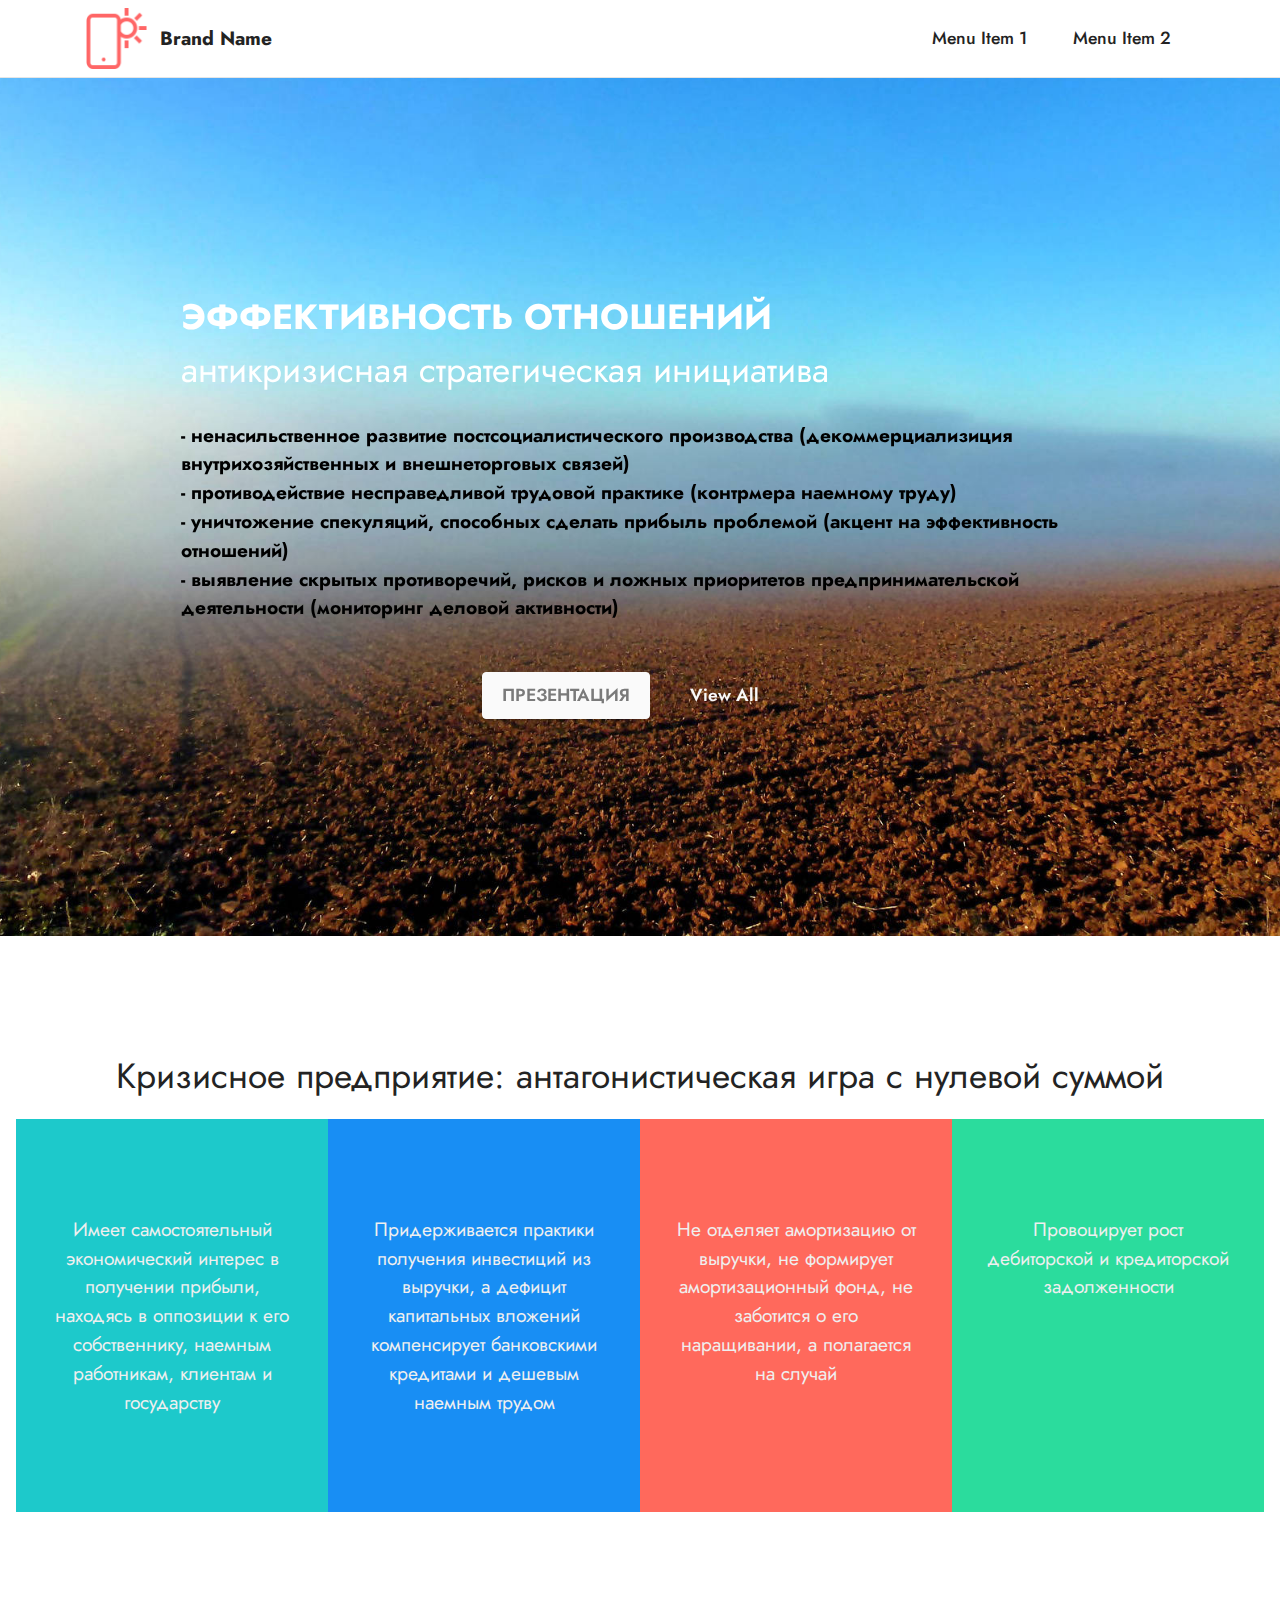
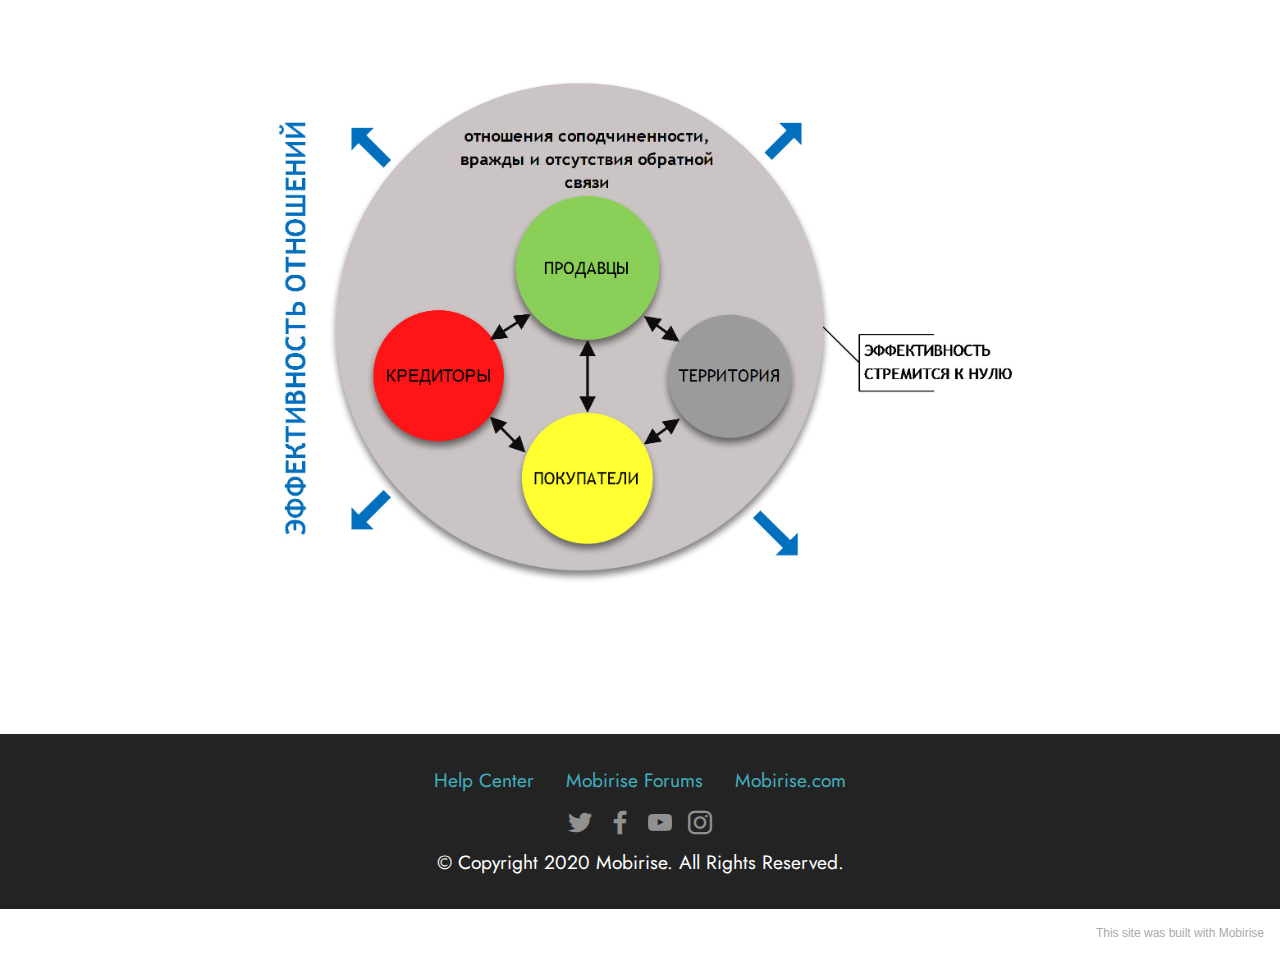
==== index.html @ aea015f8 "create github pages" ====
<!DOCTYPE html>
<html  >
<head>
  <!-- Site made with Mobirise Website Builder v5.2.5, https://mobirise.com -->
  <meta charset="UTF-8">
  <meta http-equiv="X-UA-Compatible" content="IE=edge">
  <meta name="generator" content="Mobirise v5.2.5, mobirise.com">
  <meta name="viewport" content="width=device-width, initial-scale=1, minimum-scale=1">
  <link rel="shortcut icon" href="assets/images/logo.png" type="image/x-icon">
  <meta name="description" content="">
  
  
  <title>Home</title>
  <link rel="stylesheet" href="assets/web/assets/mobirise-icons/mobirise-icons.css">
  <link rel="stylesheet" href="assets/tether/tether.min.css">
  <link rel="stylesheet" href="assets/bootstrap/css/bootstrap.min.css">
  <link rel="stylesheet" href="assets/bootstrap/css/bootstrap-grid.min.css">
  <link rel="stylesheet" href="assets/bootstrap/css/bootstrap-reboot.min.css">
  <link rel="stylesheet" href="assets/dropdown/css/style.css">
  <link rel="stylesheet" href="assets/socicon/css/styles.css">
  <link rel="stylesheet" href="assets/theme/css/style.css">
  <link rel="preload" as="style" href="assets/mobirise/css/mbr-additional.css"><link rel="stylesheet" href="assets/mobirise/css/mbr-additional.css" type="text/css">
  
  
  
  

</head>
<body>
  
  <section class="menu cid-s48OLK6784" once="menu" id="menu1-h">
    
    <nav class="navbar navbar-dropdown navbar-fixed-top navbar-expand-lg">
        <div class="container">
            <div class="navbar-brand">
                <span class="navbar-logo">
                    <a href="https://mobiri.se">
                        <img src="assets/images/logo.png" alt="Mobirise" style="height: 3.8rem;">
                    </a>
                </span>
                <span class="navbar-caption-wrap"><a class="navbar-caption text-black display-7" href="https://mobiri.se">Brand Name</a></span>
            </div>
            <button class="navbar-toggler" type="button" data-toggle="collapse" data-target="#navbarSupportedContent" aria-controls="navbarNavAltMarkup" aria-expanded="false" aria-label="Toggle navigation">
                <div class="hamburger">
                    <span></span>
                    <span></span>
                    <span></span>
                    <span></span>
                </div>
            </button>
            <div class="collapse navbar-collapse" id="navbarSupportedContent">
                <ul class="navbar-nav nav-dropdown nav-right" data-app-modern-menu="true"><li class="nav-item"><a class="nav-link link text-black display-4" href="https://mobirise.com">Menu Item 1</a></li>
                    <li class="nav-item"><a class="nav-link link text-black display-4" href="https://mobirise.com">
                            Menu Item 2</a></li></ul>
                
                
            </div>
        </div>
    </nav>

</section>

<section class="header6 businessm4_header6 cid-sr3KLk1nVL mbr-fullscreen mbr-parallax-background" id="header6-k">

	

	

	<div class="container align-left">
		<div class="row justify-content-center">
			<div class="media-container-column mbr-white col-md-10">
				<h1 class="mbr-section-title align-center pb-3 mbr-fonts-style display-5"><strong>ЭФФЕКТИВНОСТЬ ОТНОШЕНИЙ
</strong><div>антикризисная стратегическая инициатива&nbsp;</div></h1>
				<h3 class="mbr-section-subtitle align-center mbr-light pb-3 mbr-fonts-style display-7"><strong>- ненасильственное развитие постсоциалистического производства (декоммерциализиция внутрихозяйственных и внешнеторговых связей)
</strong><div><strong>- противодействие несправедливой трудовой практике (контрмера наемному труду)
</strong></div><div><strong>- уничтожение спекуляций, способных сделать прибыль проблемой (акцент на эффективность отношений)&nbsp;</strong><br></div><div><strong>- выявление скрытых противоречий, рисков и ложных приоритетов предпринимательской деятельности (мониторинг деловой активности)</strong></div></h3>
				<div class="mbr-section-btn align-center pt-3"><a class="btn btn-md btn-white display-4" href="https://mobiri.se">ПРЕЗЕНТАЦИЯ</a>
					<a class="btn btn-md btn-white-outline display-4" href="https://mobiri.se">View All</a></div>
			</div>
		</div>
	</div>
	
</section>

<section class="features8 businessm4_features8 cid-sr3LKY9KCM" id="features8-n">

	

	

	<div class="container-fluid">
		<h2 class="mbr-fonts-style mbr-section-title align-center pb-3 display-5">Кризисное предприятие: антагонистическая игра с нулевой суммой<br></h2>
		

		<div class="row justify-content-center">
			<div class="col-md-6 row-item card1 col-lg-3">
				<div class="card-img pb-3 align-center mbr-white">
					
				</div>
				
				<p class="mbr-text mbr-fonts-style align-center mbr-white display-7">Имеет самостоятельный экономический интерес в получении прибыли, находясь в оппозиции к его собственнику, наемным работникам, клиентам и государству</p>
				
			</div>

			<div class="col-md-6 row-item card2 col-lg-3">
				<div class="card-img pb-3 align-left mbr-white">
					
				</div>
				
				<p class="mbr-text mbr-fonts-style align-center mbr-white display-7">Придерживается практики получения инвестиций из выручки, а дефицит капитальных вложений компенсирует банковскими кредитами и дешевым наемным трудом</p>
				
			</div>

			<div class="col-md-6 row-item card3 col-lg-3">
				<div class="card-img pb-3 align-left mbr-white">
					
				</div>
				
				<p class="mbr-text mbr-fonts-style align-center mbr-white display-7">Не отделяет амортизацию от выручки, не формирует амортизационный фонд, не заботится о его наращивании, а полагается на случай</p>
				
			</div>

			<div class="col-md-6 row-item card4 col-lg-3">
				<div class="card-img pb-3 align-left mbr-white">
					
				</div>
				
				<p class="mbr-text mbr-fonts-style align-center mbr-white display-7">Провоцирует рост дебиторской и кредиторской задолженности</p>
				
			</div>
		</div>
	</div>
</section>

<section class="image1 cid-sr3N1NIQEf" id="image01-o">
    

    

    <div class="container">
        <div class="row justify-content-center">
            <div class="col-12 col-lg-9">
                <div class="image-wrapper">
                    <img src="assets/images/01-2005x1549.jpg" alt="Mobirise">
                    
                </div>
            </div>
        </div>
    </div>
</section>

<section class="footer3 cid-s48P1Icc8J" once="footers" id="footer3-i">

    

    

    <div class="container">
        <div class="media-container-row align-center mbr-white">
            <div class="row row-links">
                <ul class="foot-menu">
                    
                    
                    
                    
                    
                <li class="foot-menu-item mbr-fonts-style display-7"><a href="https://mobirise.com/help/" class="text-success">Help Center</a></li><li class="foot-menu-item mbr-fonts-style display-7"><a href="http://forums.mobirise.com/" class="text-success">Mobirise Forums</a></li><li class="foot-menu-item mbr-fonts-style display-7"><a href="https://mobirise.com/" class="text-success">Mobirise.com</a></li></ul>
            </div>
            <div class="row social-row">
                <div class="social-list align-right pb-2">
                    
                    
                    
                    
                    
                    
                <div class="soc-item">
                        <a href="https://twitter.com/mobirise" target="_blank">
                            <span class="socicon-twitter socicon mbr-iconfont mbr-iconfont-social"></span>
                        </a>
                    </div><div class="soc-item">
                        <a href="https://www.facebook.com/pages/Mobirise/1616226671953247" target="_blank">
                            <span class="socicon-facebook socicon mbr-iconfont mbr-iconfont-social"></span>
                        </a>
                    </div><div class="soc-item">
                        <a href="https://www.youtube.com/c/mobirise" target="_blank">
                            <span class="socicon-youtube socicon mbr-iconfont mbr-iconfont-social"></span>
                        </a>
                    </div><div class="soc-item">
                        <a href="https://instagram.com/mobirise" target="_blank">
                            <span class="mbr-iconfont mbr-iconfont-social socicon-instagram socicon"></span>
                        </a>
                    </div></div>
            </div>
            <div class="row row-copirayt">
                <p class="mbr-text mb-0 mbr-fonts-style mbr-white align-center display-7">
                    © Copyright 2020 Mobirise. All Rights Reserved.
                </p>
            </div>
        </div>
    </div>
</section><section style="background-color: #fff; font-family: -apple-system, BlinkMacSystemFont, 'Segoe UI', 'Roboto', 'Helvetica Neue', Arial, sans-serif; color:#aaa; font-size:12px; padding: 0; align-items: center; display: flex;"><a href="https://mobirise.site/y" style="flex: 1 1; height: 3rem; padding-left: 1rem;"></a><p style="flex: 0 0 auto; margin:0; padding-right:1rem;">This <a href="https://mobirise.site/e" style="color:#aaa;">site</a> was built with Mobirise</p></section><script src="assets/web/assets/jquery/jquery.min.js"></script>  <script src="assets/popper/popper.min.js"></script>  <script src="assets/tether/tether.min.js"></script>  <script src="assets/bootstrap/js/bootstrap.min.js"></script>  <script src="assets/smoothscroll/smooth-scroll.js"></script>  <script src="assets/parallax/jarallax.min.js"></script>  <script src="assets/dropdown/js/nav-dropdown.js"></script>  <script src="assets/dropdown/js/navbar-dropdown.js"></script>  <script src="assets/touchswipe/jquery.touch-swipe.min.js"></script>  <script src="assets/theme/js/script.js"></script>  
  
  

</body>
</html>
---- assets/web/assets/mobirise-icons/mobirise-icons.css ----
@font-face {
  font-family: 'MobiriseIcons';
  src:  url('mobirise-icons.eot?spat4u');
  src:  url('mobirise-icons.eot?spat4u#iefix') format('embedded-opentype'),
    url('mobirise-icons.ttf?spat4u') format('truetype'),
    url('mobirise-icons.woff?spat4u') format('woff'),
    url('mobirise-icons.svg?spat4u#MobiriseIcons') format('svg');
  font-weight: normal;
  font-style: normal;
  font-display: swap;
}

[class^="mbri-"], [class*=" mbri-"] {
  /* use !important to prevent issues with browser extensions that change fonts */
  font-family: MobiriseIcons !important;
  speak: none;
  font-style: normal;
  font-weight: normal;
  font-variant: normal;
  text-transform: none;
  line-height: 1;

  /* Better Font Rendering =========== */
  -webkit-font-smoothing: antialiased;
  -moz-osx-font-smoothing: grayscale;
}

.mbri-add-submenu:before {
  content: "\e900";
}
.mbri-alert:before {
  content: "\e901";
}
.mbri-align-center:before {
  content: "\e902";
}
.mbri-align-justify:before {
  content: "\e903";
}
.mbri-align-left:before {
  content: "\e904";
}
.mbri-align-right:before {
  content: "\e905";
}
.mbri-android:before {
  content: "\e906";
}
.mbri-apple:before {
  content: "\e907";
}
.mbri-arrow-down:before {
  content: "\e908";
}
.mbri-arrow-next:before {
  content: "\e909";
}
.mbri-arrow-prev:before {
  content: "\e90a";
}
.mbri-arrow-up:before {
  content: "\e90b";
}
.mbri-bold:before {
  content: "\e90c";
}
.mbri-bookmark:before {
  content: "\e90d";
}
.mbri-bootstrap:before {
  content: "\e90e";
}
.mbri-briefcase:before {
  content: "\e90f";
}
.mbri-browse:before {
  content: "\e910";
}
.mbri-bulleted-list:before {
  content: "\e911";
}
.mbri-calendar:before {
  content: "\e912";
}
.mbri-camera:before {
  content: "\e913";
}
.mbri-cart-add:before {
  content: "\e914";
}
.mbri-cart-full:before {
  content: "\e915";
}
.mbri-cash:before {
  content: "\e916";
}
.mbri-change-style:before {
  content: "\e917";
}
.mbri-chat:before {
  content: "\e918";
}
.mbri-clock:before {
  content: "\e919";
}
.mbri-close:before {
  content: "\e91a";
}
.mbri-cloud:before {
  content: "\e91b";
}
.mbri-code:before {
  content: "\e91c";
}
.mbri-contact-form:before {
  content: "\e91d";
}
.mbri-credit-card:before {
  content: "\e91e";
}
.mbri-cursor-click:before {
  content: "\e91f";
}
.mbri-cust-feedback:before {
  content: "\e920";
}
.mbri-database:before {
  content: "\e921";
}
.mbri-delivery:before {
  content: "\e922";
}
.mbri-desktop:before {
  content: "\e923";
}
.mbri-devices:before {
  content: "\e924";
}
.mbri-down:before {
  content: "\e925";
}
.mbri-download:before {
  content: "\e989";
}
.mbri-drag-n-drop:before {
  content: "\e927";
}
.mbri-drag-n-drop2:before {
  content: "\e928";
}
.mbri-edit:before {
  content: "\e929";
}
.mbri-edit2:before {
  content: "\e92a";
}
.mbri-error:before {
  content: "\e92b";
}
.mbri-extension:before {
  content: "\e92c";
}
.mbri-features:before {
  content: "\e92d";
}
.mbri-file:before {
  content: "\e92e";
}
.mbri-flag:before {
  content: "\e92f";
}
.mbri-folder:before {
  content: "\e930";
}
.mbri-gift:before {
  content: "\e931";
}
.mbri-github:before {
  content: "\e932";
}
.mbri-globe:before {
  content: "\e933";
}
.mbri-globe-2:before {
  content: "\e934";
}
.mbri-growing-chart:before {
  content: "\e935";
}
.mbri-hearth:before {
  content: "\e936";
}
.mbri-help:before {
  content: "\e937";
}
.mbri-home:before {
  content: "\e938";
}
.mbri-hot-cup:before {
  content: "\e939";
}
.mbri-idea:before {
  content: "\e93a";
}
.mbri-image-gallery:before {
  content: "\e93b";
}
.mbri-image-slider:before {
  content: "\e93c";
}
.mbri-info:before {
  content: "\e93d";
}
.mbri-italic:before {
  content: "\e93e";
}
.mbri-key:before {
  content: "\e93f";
}
.mbri-laptop:before {
  content: "\e940";
}
.mbri-layers:before {
  content: "\e941";
}
.mbri-left-right:before {
  content: "\e942";
}
.mbri-left:before {
  content: "\e943";
}
.mbri-letter:before {
  content: "\e944";
}
.mbri-like:before {
  content: "\e945";
}
.mbri-link:before {
  content: "\e946";
}
.mbri-lock:before {
  content: "\e947";
}
.mbri-login:before {
  content: "\e948";
}
.mbri-logout:before {
  content: "\e949";
}
.mbri-magic-stick:before {
  content: "\e94a";
}
.mbri-map-pin:before {
  content: "\e94b";
}
.mbri-menu:before {
  content: "\e94c";
}
.mbri-mobile:before {
  content: "\e94d";
}
.mbri-mobile2:before {
  content: "\e94e";
}
.mbri-mobirise:before {
  content: "\e94f";
}
.mbri-more-horizontal:before {
  content: "\e950";
}
.mbri-more-vertical:before {
  content: "\e951";
}
.mbri-music:before {
  content: "\e952";
}
.mbri-new-file:before {
  content: "\e953";
}
.mbri-numbered-list:before {
  content: "\e954";
}
.mbri-opened-folder:before {
  content: "\e955";
}
.mbri-pages:before {
  content: "\e956";
}
.mbri-paper-plane:before {
  content: "\e957";
}
.mbri-paperclip:before {
  content: "\e958";
}
.mbri-photo:before {
  content: "\e959";
}
.mbri-photos:before {
  content: "\e95a";
}
.mbri-pin:before {
  content: "\e95b";
}
.mbri-play:before {
  content: "\e95c";
}
.mbri-plus:before {
  content: "\e95d";
}
.mbri-preview:before {
  content: "\e95e";
}
.mbri-print:before {
  content: "\e95f";
}
.mbri-protect:before {
  content: "\e960";
}
.mbri-question:before {
  content: "\e961";
}
.mbri-quote-left:before {
  content: "\e962";
}
.mbri-quote-right:before {
  content: "\e963";
}
.mbri-refresh:before {
  content: "\e964";
}
.mbri-responsive:before {
  content: "\e965";
}
.mbri-right:before {
  content: "\e966";
}
.mbri-rocket:before {
  content: "\e967";
}
.mbri-sad-face:before {
  content: "\e968";
}
.mbri-sale:before {
  content: "\e969";
}
.mbri-save:before {
  content: "\e96a";
}
.mbri-search:before {
  content: "\e96b";
}
.mbri-setting:before {
  content: "\e96c";
}
.mbri-setting2:before {
  content: "\e96d";
}
.mbri-setting3:before {
  content: "\e96e";
}
.mbri-share:before {
  content: "\e96f";
}
.mbri-shopping-bag:before {
  content: "\e970";
}
.mbri-shopping-basket:before {
  content: "\e971";
}
.mbri-shopping-cart:before {
  content: "\e972";
}
.mbri-sites:before {
  content: "\e973";
}
.mbri-smile-face:before {
  content: "\e974";
}
.mbri-speed:before {
  content: "\e975";
}
.mbri-star:before {
  content: "\e976";
}
.mbri-success:before {
  content: "\e977";
}
.mbri-sun:before {
  content: "\e978";
}
.mbri-sun2:before {
  content: "\e979";
}
.mbri-tablet:before {
  content: "\e97a";
}
.mbri-tablet-vertical:before {
  content: "\e97b";
}
.mbri-target:before {
  content: "\e97c";
}
.mbri-timer:before {
  content: "\e97d";
}
.mbri-to-ftp:before {
  content: "\e97e";
}
.mbri-to-local-drive:before {
  content: "\e97f";
}
.mbri-touch-swipe:before {
  content: "\e980";
}
.mbri-touch:before {
  content: "\e981";
}
.mbri-trash:before {
  content: "\e982";
}
.mbri-underline:before {
  content: "\e983";
}
.mbri-unlink:before {
  content: "\e984";
}
.mbri-unlock:before {
  content: "\e985";
}
.mbri-up-down:before {
  content: "\e986";
}
.mbri-up:before {
  content: "\e987";
}
.mbri-update:before {
  content: "\e988";
}
.mbri-upload:before {
 content: "\e926"; 
}
.mbri-user:before {
  content: "\e98a";
}
.mbri-user2:before {
  content: "\e98b";
}
.mbri-users:before {
  content: "\e98c";
}
.mbri-video:before {
  content: "\e98d";
}
.mbri-video-play:before {
  content: "\e98e";
}
.mbri-watch:before {
  content: "\e98f";
}
.mbri-website-theme:before {
  content: "\e990";
}
.mbri-wifi:before {
  content: "\e991";
}
.mbri-windows:before {
  content: "\e992";
}
.mbri-zoom-out:before {
  content: "\e993";
}
.mbri-redo:before {
  content: "\e994";
}
.mbri-undo:before {
  content: "\e995";
}
---- assets/dropdown/css/style.css ----
.navbar-dropdown {
  left: 0;
  padding: 0;
  position: absolute;
  right: 0;
  top: 0;
  transition: all 0.45s ease;
  z-index: 1030;
  background: #282828; }
  .navbar-dropdown .navbar-logo {
    margin-right: 0.8rem;
    transition: margin 0.3s ease-in-out;
    vertical-align: middle; }
    .navbar-dropdown .navbar-logo img {
      height: 3.125rem;
      transition: all 0.3s ease-in-out; }
    .navbar-dropdown .navbar-logo.mbr-iconfont {
      font-size: 3.125rem;
      line-height: 3.125rem; }
  .navbar-dropdown .navbar-caption {
    font-weight: 700;
    white-space: normal;
    vertical-align: -4px;
    line-height: 3.125rem !important; }
    .navbar-dropdown .navbar-caption, .navbar-dropdown .navbar-caption:hover {
      color: inherit;
      text-decoration: none; }
  .navbar-dropdown .mbr-iconfont + .navbar-caption {
    vertical-align: -1px; }
  .navbar-dropdown.navbar-fixed-top {
    position: fixed; }
  .navbar-dropdown .navbar-brand span {
    vertical-align: -4px; }
  .navbar-dropdown.bg-color.transparent {
    background: none; }
  .navbar-dropdown.navbar-short .navbar-brand {
    padding: 0.625rem 0; }
    .navbar-dropdown.navbar-short .navbar-brand span {
      vertical-align: -1px; }
  .navbar-dropdown.navbar-short .navbar-caption {
    line-height: 2.375rem !important;
    vertical-align: -2px; }
  .navbar-dropdown.navbar-short .navbar-logo {
    margin-right: 0.5rem; }
    .navbar-dropdown.navbar-short .navbar-logo img {
      height: 2.375rem; }
    .navbar-dropdown.navbar-short .navbar-logo.mbr-iconfont {
      font-size: 2.375rem;
      line-height: 2.375rem; }
  .navbar-dropdown.navbar-short .mbr-table-cell {
    height: 3.625rem; }
  .navbar-dropdown .navbar-close {
    left: 0.6875rem;
    position: fixed;
    top: 0.75rem;
    z-index: 1000; }
  .navbar-dropdown .hamburger-icon {
    content: "";
    display: inline-block;
    vertical-align: middle;
    width: 16px;
    -webkit-box-shadow: 0 -6px 0 1px #282828,0 0 0 1px #282828,0 6px 0 1px #282828;
    -moz-box-shadow: 0 -6px 0 1px #282828,0 0 0 1px #282828,0 6px 0 1px #282828;
    box-shadow: 0 -6px 0 1px #282828,0 0 0 1px #282828,0 6px 0 1px #282828; }

.dropdown-menu .dropdown-toggle[data-toggle="dropdown-submenu"]::after {
  border-bottom: 0.35em solid transparent;
  border-left: 0.35em solid;
  border-right: 0;
  border-top: 0.35em solid transparent;
  margin-left: 0.3rem; }

.dropdown-menu .dropdown-item:focus {
  outline: 0; }

.nav-dropdown {
  font-size: 0.75rem;
  font-weight: 500;
  height: auto !important; }
  .nav-dropdown .nav-btn {
    padding-left: 1rem; }
  .nav-dropdown .link {
    margin: .667em 1.667em;
    font-weight: 500;
    padding: 0;
    transition: color .2s ease-in-out; }
    .nav-dropdown .link.dropdown-toggle {
      margin-right: 2.583em; }
      .nav-dropdown .link.dropdown-toggle::after {
        margin-left: .25rem;
        border-top: 0.35em solid;
        border-right: 0.35em solid transparent;
        border-left: 0.35em solid transparent;
        border-bottom: 0; }
      .nav-dropdown .link.dropdown-toggle[aria-expanded="true"] {
        margin: 0;
        padding: 0.667em 3.263em  0.667em 1.667em; }
  .nav-dropdown .link::after,
  .nav-dropdown .dropdown-item::after {
    color: inherit; }
  .nav-dropdown .btn {
    font-size: 0.75rem;
    font-weight: 700;
    letter-spacing: 0;
    margin-bottom: 0;
    padding-left: 1.25rem;
    padding-right: 1.25rem; }
  .nav-dropdown .dropdown-menu {
    border-radius: 0;
    border: 0;
    left: 0;
    margin: 0;
    padding-bottom: 1.25rem;
    padding-top: 1.25rem;
    position: relative; }
  .nav-dropdown .dropdown-submenu {
    margin-left: 0.125rem;
    top: 0; }
  .nav-dropdown .dropdown-item {
    font-weight: 500;
    line-height: 2;
    padding: 0.3846em 4.615em 0.3846em 1.5385em;
    position: relative;
    transition: color .2s ease-in-out, background-color .2s ease-in-out; }
    .nav-dropdown .dropdown-item::after {
      margin-top: -0.3077em;
      position: absolute;
      right: 1.1538em;
      top: 50%; }
    .nav-dropdown .dropdown-item:focus, .nav-dropdown .dropdown-item:hover {
      background: none; }

@media (max-width: 767px) {
  .nav-dropdown.navbar-toggleable-sm {
    bottom: 0;
    display: none;
    left: 0;
    overflow-x: hidden;
    position: fixed;
    top: 0;
    transform: translateX(-100%);
    -ms-transform: translateX(-100%);
    -webkit-transform: translateX(-100%);
    width: 18.75rem;
    z-index: 999; } }
.nav-dropdown.navbar-toggleable-xl {
  bottom: 0;
  display: none;
  left: 0;
  overflow-x: hidden;
  position: fixed;
  top: 0;
  transform: translateX(-100%);
  -ms-transform: translateX(-100%);
  -webkit-transform: translateX(-100%);
  width: 18.75rem;
  z-index: 999; }

.nav-dropdown-sm {
  display: block !important;
  overflow-x: hidden;
  overflow: auto;
  padding-top: 3.875rem; }
  .nav-dropdown-sm::after {
    content: "";
    display: block;
    height: 3rem;
    width: 100%; }
  .nav-dropdown-sm.collapse.in ~ .navbar-close {
    display: block !important; }
  .nav-dropdown-sm.collapsing, .nav-dropdown-sm.collapse.in {
    transform: translateX(0);
    -ms-transform: translateX(0);
    -webkit-transform: translateX(0);
    transition: all 0.25s ease-out;
    -webkit-transition: all 0.25s ease-out;
    background: #282828; }
  .nav-dropdown-sm.collapsing[aria-expanded="false"] {
    transform: translateX(-100%);
    -ms-transform: translateX(-100%);
    -webkit-transform: translateX(-100%); }
  .nav-dropdown-sm .nav-item {
    display: block;
    margin-left: 0 !important;
    padding-left: 0; }
  .nav-dropdown-sm .link,
  .nav-dropdown-sm .dropdown-item {
    border-top: 1px dotted rgba(255, 255, 255, 0.1);
    font-size: 0.8125rem;
    line-height: 1.6;
    margin: 0 !important;
    padding: 0.875rem 2.4rem 0.875rem 1.5625rem !important;
    position: relative;
    white-space: normal; }
    .nav-dropdown-sm .link:focus, .nav-dropdown-sm .link:hover,
    .nav-dropdown-sm .dropdown-item:focus,
    .nav-dropdown-sm .dropdown-item:hover {
      background: rgba(0, 0, 0, 0.2) !important;
      color: #c0a375; }
  .nav-dropdown-sm .nav-btn {
    position: relative;
    padding: 1.5625rem 1.5625rem 0 1.5625rem; }
    .nav-dropdown-sm .nav-btn::before {
      border-top: 1px dotted rgba(255, 255, 255, 0.1);
      content: "";
      left: 0;
      position: absolute;
      top: 0;
      width: 100%; }
    .nav-dropdown-sm .nav-btn + .nav-btn {
      padding-top: 0.625rem; }
      .nav-dropdown-sm .nav-btn + .nav-btn::before {
        display: none; }
  .nav-dropdown-sm .btn {
    padding: 0.625rem 0; }
  .nav-dropdown-sm .dropdown-toggle[data-toggle="dropdown-submenu"]::after {
    margin-left: .25rem;
    border-top: 0.35em solid;
    border-right: 0.35em solid transparent;
    border-left: 0.35em solid transparent;
    border-bottom: 0; }
  .nav-dropdown-sm .dropdown-toggle[data-toggle="dropdown-submenu"][aria-expanded="true"]::after {
    border-top: 0;
    border-right: 0.35em solid transparent;
    border-left: 0.35em solid transparent;
    border-bottom: 0.35em solid; }
  .nav-dropdown-sm .dropdown-menu {
    margin: 0;
    padding: 0;
    position: relative;
    top: 0;
    left: 0;
    width: 100%;
    border: 0;
    float: none;
    border-radius: 0;
    background: none; }
  .nav-dropdown-sm .dropdown-submenu {
    left: 100%;
    margin-left: 0.125rem;
    margin-top: -1.25rem;
    top: 0; }

.navbar-toggleable-sm .nav-dropdown .dropdown-menu {
  position: absolute; }

.navbar-toggleable-sm .nav-dropdown .dropdown-submenu {
  left: 100%;
  margin-left: 0.125rem;
  margin-top: -1.25rem;
  top: 0; }

.navbar-toggleable-sm.opened .nav-dropdown .dropdown-menu {
  position: relative; }

.navbar-toggleable-sm.opened .nav-dropdown .dropdown-submenu {
  left: 0;
  margin-left: 00rem;
  margin-top: 0rem;
  top: 0; }

.is-builder .nav-dropdown.collapsing {
  transition: none !important; }

/*# sourceMappingURL=style.css.map */
---- assets/socicon/css/styles.css ----
@charset "UTF-8";

@font-face {
  font-family: 'Socicon';
  src:  url('../fonts/socicon.eot');
  src:  url('../fonts/socicon.eot?#iefix') format('embedded-opentype'),
    url('../fonts/socicon.woff2') format('woff2'),
    url('../fonts/socicon.ttf') format('truetype'),
    url('../fonts/socicon.woff') format('woff'),
    url('../fonts/socicon.svg#socicon') format('svg');
  font-weight: normal;
  font-style: normal;
}

[data-icon]:before {
  font-family: "socicon" !important;
  content: attr(data-icon);
  font-style: normal !important;
  font-weight: normal !important;
  font-variant: normal !important;
  text-transform: none !important;
  speak: none;
  line-height: 1;
  -webkit-font-smoothing: antialiased;
  -moz-osx-font-smoothing: grayscale;
}

[class^="socicon-"], [class*=" socicon-"] {
  /* use !important to prevent issues with browser extensions that change fonts */
  font-family: 'Socicon' !important;
  speak: none;
  font-style: normal;
  font-weight: normal;
  font-variant: normal;
  text-transform: none;
  line-height: 1;

  /* Better Font Rendering =========== */
  -webkit-font-smoothing: antialiased;
  -moz-osx-font-smoothing: grayscale;
}

.socicon-eitaa:before {
  content: "\e97c";
}
.socicon-soroush:before {
  content: "\e97d";
}
.socicon-bale:before {
  content: "\e97e";
}
.socicon-zazzle:before {
  content: "\e97b";
}
.socicon-society6:before {
  content: "\e97a";
}
.socicon-redbubble:before {
  content: "\e979";
}
.socicon-avvo:before {
  content: "\e978";
}
.socicon-stitcher:before {
  content: "\e977";
}
.socicon-googlehangouts:before {
  content: "\e974";
}
.socicon-dlive:before {
  content: "\e975";
}
.socicon-vsco:before {
  content: "\e976";
}
.socicon-flipboard:before {
  content: "\e973";
}
.socicon-ubuntu:before {
  content: "\e958";
}
.socicon-artstation:before {
  content: "\e959";
}
.socicon-invision:before {
  content: "\e95a";
}
.socicon-torial:before {
  content: "\e95b";
}
.socicon-collectorz:before {
  content: "\e95c";
}
.socicon-seenthis:before {
  content: "\e95d";
}
.socicon-googleplaymusic:before {
  content: "\e95e";
}
.socicon-debian:before {
  content: "\e95f";
}
.socicon-filmfreeway:before {
  content: "\e960";
}
.socicon-gnome:before {
  content: "\e961";
}
.socicon-itchio:before {
  content: "\e962";
}
.socicon-jamendo:before {
  content: "\e963";
}
.socicon-mix:before {
  content: "\e964";
}
.socicon-sharepoint:before {
  content: "\e965";
}
.socicon-tinder:before {
  content: "\e966";
}
.socicon-windguru:before {
  content: "\e967";
}
.socicon-cdbaby:before {
  content: "\e968";
}
.socicon-elementaryos:before {
  content: "\e969";
}
.socicon-stage32:before {
  content: "\e96a";
}
.socicon-tiktok:before {
  content: "\e96b";
}
.socicon-gitter:before {
  content: "\e96c";
}
.socicon-letterboxd:before {
  content: "\e96d";
}
.socicon-threema:before {
  content: "\e96e";
}
.socicon-splice:before {
  content: "\e96f";
}
.socicon-metapop:before {
  content: "\e970";
}
.socicon-naver:before {
  content: "\e971";
}
.socicon-remote:before {
  content: "\e972";
}
.socicon-internet:before {
  content: "\e957";
}
.socicon-moddb:before {
  content: "\e94b";
}
.socicon-indiedb:before {
  content: "\e94c";
}
.socicon-traxsource:before {
  content: "\e94d";
}
.socicon-gamefor:before {
  content: "\e94e";
}
.socicon-pixiv:before {
  content: "\e94f";
}
.socicon-myanimelist:before {
  content: "\e950";
}
.socicon-blackberry:before {
  content: "\e951";
}
.socicon-wickr:before {
  content: "\e952";
}
.socicon-spip:before {
  content: "\e953";
}
.socicon-napster:before {
  content: "\e954";
}
.socicon-beatport:before {
  content: "\e955";
}
.socicon-hackerone:before {
  content: "\e956";
}
.socicon-hackernews:before {
  content: "\e946";
}
.socicon-smashwords:before {
  content: "\e947";
}
.socicon-kobo:before {
  content: "\e948";
}
.socicon-bookbub:before {
  content: "\e949";
}
.socicon-mailru:before {
  content: "\e94a";
}
.socicon-gitlab:before {
  content: "\e945";
}
.socicon-instructables:before {
  content: "\e944";
}
.socicon-portfolio:before {
  content: "\e943";
}
.socicon-codered:before {
  content: "\e940";
}
.socicon-origin:before {
  content: "\e941";
}
.socicon-nextdoor:before {
  content: "\e942";
}
.socicon-udemy:before {
  content: "\e93f";
}
.socicon-livemaster:before {
  content: "\e93e";
}
.socicon-crunchbase:before {
  content: "\e93b";
}
.socicon-homefy:before {
  content: "\e93c";
}
.socicon-calendly:before {
  content: "\e93d";
}
.socicon-realtor:before {
  content: "\e90f";
}
.socicon-tidal:before {
  content: "\e910";
}
.socicon-qobuz:before {
  content: "\e911";
}
.socicon-natgeo:before {
  content: "\e912";
}
.socicon-mastodon:before {
  content: "\e913";
}
.socicon-unsplash:before {
  content: "\e914";
}
.socicon-homeadvisor:before {
  content: "\e915";
}
.socicon-angieslist:before {
  content: "\e916";
}
.socicon-codepen:before {
  content: "\e917";
}
.socicon-slack:before {
  content: "\e918";
}
.socicon-openaigym:before {
  content: "\e919";
}
.socicon-logmein:before {
  content: "\e91a";
}
.socicon-fiverr:before {
  content: "\e91b";
}
.socicon-gotomeeting:before {
  content: "\e91c";
}
.socicon-aliexpress:before {
  content: "\e91d";
}
.socicon-guru:before {
  content: "\e91e";
}
.socicon-appstore:before {
  content: "\e91f";
}
.socicon-homes:before {
  content: "\e920";
}
.socicon-zoom:before {
  content: "\e921";
}
.socicon-alibaba:before {
  content: "\e922";
}
.socicon-craigslist:before {
  content: "\e923";
}
.socicon-wix:before {
  content: "\e924";
}
.socicon-redfin:before {
  content: "\e925";
}
.socicon-googlecalendar:before {
  content: "\e926";
}
.socicon-shopify:before {
  content: "\e927";
}
.socicon-freelancer:before {
  content: "\e928";
}
.socicon-seedrs:before {
  content: "\e929";
}
.socicon-bing:before {
  content: "\e92a";
}
.socicon-doodle:before {
  content: "\e92b";
}
.socicon-bonanza:before {
  content: "\e92c";
}
.socicon-squarespace:before {
  content: "\e92d";
}
.socicon-toptal:before {
  content: "\e92e";
}
.socicon-gust:before {
  content: "\e92f";
}
.socicon-ask:before {
  content: "\e930";
}
.socicon-trulia:before {
  content: "\e931";
}
.socicon-loomly:before {
  content: "\e932";
}
.socicon-ghost:before {
  content: "\e933";
}
.socicon-upwork:before {
  content: "\e934";
}
.socicon-fundable:before {
  content: "\e935";
}
.socicon-booking:before {
  content: "\e936";
}
.socicon-googlemaps:before {
  content: "\e937";
}
.socicon-zillow:before {
  content: "\e938";
}
.socicon-niconico:before {
  content: "\e939";
}
.socicon-toneden:before {
  content: "\e93a";
}
.socicon-augment:before {
  content: "\e908";
}
.socicon-bitbucket:before {
  content: "\e909";
}
.socicon-fyuse:before {
  content: "\e90a";
}
.socicon-yt-gaming:before {
  content: "\e90b";
}
.socicon-sketchfab:before {
  content: "\e90c";
}
.socicon-mobcrush:before {
  content: "\e90d";
}
.socicon-microsoft:before {
  content: "\e90e";
}
.socicon-pandora:before {
  content: "\e907";
}
.socicon-messenger:before {
  content: "\e906";
}
.socicon-gamewisp:before {
  content: "\e905";
}
.socicon-bloglovin:before {
  content: "\e904";
}
.socicon-tunein:before {
  content: "\e903";
}
.socicon-gamejolt:before {
  content: "\e901";
}
.socicon-trello:before {
  content: "\e902";
}
.socicon-spreadshirt:before {
  content: "\e900";
}
.socicon-500px:before {
  content: "\e000";
}
.socicon-8tracks:before {
  content: "\e001";
}
.socicon-airbnb:before {
  content: "\e002";
}
.socicon-alliance:before {
  content: "\e003";
}
.socicon-amazon:before {
  content: "\e004";
}
.socicon-amplement:before {
  content: "\e005";
}
.socicon-android:before {
  content: "\e006";
}
.socicon-angellist:before {
  content: "\e007";
}
.socicon-apple:before {
  content: "\e008";
}
.socicon-appnet:before {
  content: "\e009";
}
.socicon-baidu:before {
  content: "\e00a";
}
.socicon-bandcamp:before {
  content: "\e00b";
}
.socicon-battlenet:before {
  content: "\e00c";
}
.socicon-mixer:before {
  content: "\e00d";
}
.socicon-bebee:before {
  content: "\e00e";
}
.socicon-bebo:before {
  content: "\e00f";
}
.socicon-behance:before {
  content: "\e010";
}
.socicon-blizzard:before {
  content: "\e011";
}
.socicon-blogger:before {
  content: "\e012";
}
.socicon-buffer:before {
  content: "\e013";
}
.socicon-chrome:before {
  content: "\e014";
}
.socicon-coderwall:before {
  content: "\e015";
}
.socicon-curse:before {
  content: "\e016";
}
.socicon-dailymotion:before {
  content: "\e017";
}
.socicon-deezer:before {
  content: "\e018";
}
.socicon-delicious:before {
  content: "\e019";
}
.socicon-deviantart:before {
  content: "\e01a";
}
.socicon-diablo:before {
  content: "\e01b";
}
.socicon-digg:before {
  content: "\e01c";
}
.socicon-discord:before {
  content: "\e01d";
}
.socicon-disqus:before {
  content: "\e01e";
}
.socicon-douban:before {
  content: "\e01f";
}
.socicon-draugiem:before {
  content: "\e020";
}
.socicon-dribbble:before {
  content: "\e021";
}
.socicon-drupal:before {
  content: "\e022";
}
.socicon-ebay:before {
  content: "\e023";
}
.socicon-ello:before {
  content: "\e024";
}
.socicon-endomodo:before {
  content: "\e025";
}
.socicon-envato:before {
  content: "\e026";
}
.socicon-etsy:before {
  content: "\e027";
}
.socicon-facebook:before {
  content: "\e028";
}
.socicon-feedburner:before {
  content: "\e029";
}
.socicon-filmweb:before {
  content: "\e02a";
}
.socicon-firefox:before {
  content: "\e02b";
}
.socicon-flattr:before {
  content: "\e02c";
}
.socicon-flickr:before {
  content: "\e02d";
}
.socicon-formulr:before {
  content: "\e02e";
}
.socicon-forrst:before {
  content: "\e02f";
}
.socicon-foursquare:before {
  content: "\e030";
}
.socicon-friendfeed:before {
  content: "\e031";
}
.socicon-github:before {
  content: "\e032";
}
.socicon-goodreads:before {
  content: "\e033";
}
.socicon-google:before {
  content: "\e034";
}
.socicon-googlescholar:before {
  content: "\e035";
}
.socicon-googlegroups:before {
  content: "\e036";
}
.socicon-googlephotos:before {
  content: "\e037";
}
.socicon-googleplus:before {
  content: "\e038";
}
.socicon-grooveshark:before {
  content: "\e039";
}
.socicon-hackerrank:before {
  content: "\e03a";
}
.socicon-hearthstone:before {
  content: "\e03b";
}
.socicon-hellocoton:before {
  content: "\e03c";
}
.socicon-heroes:before {
  content: "\e03d";
}
.socicon-smashcast:before {
  content: "\e03e";
}
.socicon-horde:before {
  content: "\e03f";
}
.socicon-houzz:before {
  content: "\e040";
}
.socicon-icq:before {
  content: "\e041";
}
.socicon-identica:before {
  content: "\e042";
}
.socicon-imdb:before {
  content: "\e043";
}
.socicon-instagram:before {
  content: "\e044";
}
.socicon-issuu:before {
  content: "\e045";
}
.socicon-istock:before {
  content: "\e046";
}
.socicon-itunes:before {
  content: "\e047";
}
.socicon-keybase:before {
  content: "\e048";
}
.socicon-lanyrd:before {
  content: "\e049";
}
.socicon-lastfm:before {
  content: "\e04a";
}
.socicon-line:before {
  content: "\e04b";
}
.socicon-linkedin:before {
  content: "\e04c";
}
.socicon-livejournal:before {
  content: "\e04d";
}
.socicon-lyft:before {
  content: "\e04e";
}
.socicon-macos:before {
  content: "\e04f";
}
.socicon-mail:before {
  content: "\e050";
}
.socicon-medium:before {
  content: "\e051";
}
.socicon-meetup:before {
  content: "\e052";
}
.socicon-mixcloud:before {
  content: "\e053";
}
.socicon-modelmayhem:before {
  content: "\e054";
}
.socicon-mumble:before {
  content: "\e055";
}
.socicon-myspace:before {
  content: "\e056";
}
.socicon-newsvine:before {
  content: "\e057";
}
.socicon-nintendo:before {
  content: "\e058";
}
.socicon-npm:before {
  content: "\e059";
}
.socicon-odnoklassniki:before {
  content: "\e05a";
}
.socicon-openid:before {
  content: "\e05b";
}
.socicon-opera:before {
  content: "\e05c";
}
.socicon-outlook:before {
  content: "\e05d";
}
.socicon-overwatch:before {
  content: "\e05e";
}
.socicon-patreon:before {
  content: "\e05f";
}
.socicon-paypal:before {
  content: "\e060";
}
.socicon-periscope:before {
  content: "\e061";
}
.socicon-persona:before {
  content: "\e062";
}
.socicon-pinterest:before {
  content: "\e063";
}
.socicon-play:before {
  content: "\e064";
}
.socicon-player:before {
  content: "\e065";
}
.socicon-playstation:before {
  content: "\e066";
}
.socicon-pocket:before {
  content: "\e067";
}
.socicon-qq:before {
  content: "\e068";
}
.socicon-quora:before {
  content: "\e069";
}
.socicon-raidcall:before {
  content: "\e06a";
}
.socicon-ravelry:before {
  content: "\e06b";
}
.socicon-reddit:before {
  content: "\e06c";
}
.socicon-renren:before {
  content: "\e06d";
}
.socicon-researchgate:before {
  content: "\e06e";
}
.socicon-residentadvisor:before {
  content: "\e06f";
}
.socicon-reverbnation:before {
  content: "\e070";
}
.socicon-rss:before {
  content: "\e071";
}
.socicon-sharethis:before {
  content: "\e072";
}
.socicon-skype:before {
  content: "\e073";
}
.socicon-slideshare:before {
  content: "\e074";
}
.socicon-smugmug:before {
  content: "\e075";
}
.socicon-snapchat:before {
  content: "\e076";
}
.socicon-songkick:before {
  content: "\e077";
}
.socicon-soundcloud:before {
  content: "\e078";
}
.socicon-spotify:before {
  content: "\e079";
}
.socicon-stackexchange:before {
  content: "\e07a";
}
.socicon-stackoverflow:before {
  content: "\e07b";
}
.socicon-starcraft:before {
  content: "\e07c";
}
.socicon-stayfriends:before {
  content: "\e07d";
}
.socicon-steam:before {
  content: "\e07e";
}
.socicon-storehouse:before {
  content: "\e07f";
}
.socicon-strava:before {
  content: "\e080";
}
.socicon-streamjar:before {
  content: "\e081";
}
.socicon-stumbleupon:before {
  content: "\e082";
}
.socicon-swarm:before {
  content: "\e083";
}
.socicon-teamspeak:before {
  content: "\e084";
}
.socicon-teamviewer:before {
  content: "\e085";
}
.socicon-technorati:before {
  content: "\e086";
}
.socicon-telegram:before {
  content: "\e087";
}
.socicon-tripadvisor:before {
  content: "\e088";
}
.socicon-tripit:before {
  content: "\e089";
}
.socicon-triplej:before {
  content: "\e08a";
}
.socicon-tumblr:before {
  content: "\e08b";
}
.socicon-twitch:before {
  content: "\e08c";
}
.socicon-twitter:before {
  content: "\e08d";
}
.socicon-uber:before {
  content: "\e08e";
}
.socicon-ventrilo:before {
  content: "\e08f";
}
.socicon-viadeo:before {
  content: "\e090";
}
.socicon-viber:before {
  content: "\e091";
}
.socicon-viewbug:before {
  content: "\e092";
}
.socicon-vimeo:before {
  content: "\e093";
}
.socicon-vine:before {
  content: "\e094";
}
.socicon-vkontakte:before {
  content: "\e095";
}
.socicon-warcraft:before {
  content: "\e096";
}
.socicon-wechat:before {
  content: "\e097";
}
.socicon-weibo:before {
  content: "\e098";
}
.socicon-whatsapp:before {
  content: "\e099";
}
.socicon-wikipedia:before {
  content: "\e09a";
}
.socicon-windows:before {
  content: "\e09b";
}
.socicon-wordpress:before {
  content: "\e09c";
}
.socicon-wykop:before {
  content: "\e09d";
}
.socicon-xbox:before {
  content: "\e09e";
}
.socicon-xing:before {
  content: "\e09f";
}
.socicon-yahoo:before {
  content: "\e0a0";
}
.socicon-yammer:before {
  content: "\e0a1";
}
.socicon-yandex:before {
  content: "\e0a2";
}
.socicon-yelp:before {
  content: "\e0a3";
}
.socicon-younow:before {
  content: "\e0a4";
}
.socicon-youtube:before {
  content: "\e0a5";
}
.socicon-zapier:before {
  content: "\e0a6";
}
.socicon-zerply:before {
  content: "\e0a7";
}
.socicon-zomato:before {
  content: "\e0a8";
}
.socicon-zynga:before {
  content: "\e0a9";
}
---- assets/theme/css/style.css ----
section {
  background-color: #ffffff;
}

body {
  font-style: normal;
  line-height: 1.5;
  font-weight: 400;
  color: #232323;
  position: relative;
}

section,
.container,
.container-fluid {
  position: relative;
  word-wrap: break-word;
}

a.mbr-iconfont:hover {
  text-decoration: none;
}

.article .lead p,
.article .lead ul,
.article .lead ol,
.article .lead pre,
.article .lead blockquote {
  margin-bottom: 0;
}

a {
  font-style: normal;
  font-weight: 400;
  cursor: pointer;
}

a, a:hover {
  text-decoration: none;
}

.mbr-section-title {
  font-style: normal;
  line-height: 1.3;
}

.mbr-section-subtitle {
  line-height: 1.3;
}

.mbr-text {
  font-style: normal;
  line-height: 1.7;
}

h1,
h2,
h3,
h4,
h5,
h6,
.display-1,
.display-2,
.display-4,
.display-5,
.display-7,
span,
p,
a {
  line-height: 1;
  word-break: break-word;
  word-wrap: break-word;
  font-weight: 400;
}

b,
strong {
  font-weight: bold;
}

input:-webkit-autofill, input:-webkit-autofill:hover, input:-webkit-autofill:focus, input:-webkit-autofill:active {
  -webkit-transition-delay: 9999s;
          transition-delay: 9999s;
  -webkit-transition-property: background-color, color;
  transition-property: background-color, color;
}

textarea[type="hidden"] {
  display: none;
}

section {
  background-position: 50% 50%;
  background-repeat: no-repeat;
  background-size: cover;
}

section .mbr-background-video,
section .mbr-background-video-preview {
  position: absolute;
  bottom: 0;
  left: 0;
  right: 0;
  top: 0;
}

.hidden {
  visibility: hidden;
}

.mbr-z-index20 {
  z-index: 20;
}

/*! Base colors */
.mbr-white {
  color: #ffffff;
}

.mbr-black {
  color: #111111;
}

.mbr-bg-white {
  background-color: #ffffff;
}

.mbr-bg-black {
  background-color: #000000;
}

/*! Text-aligns */
.align-left {
  text-align: left;
}

.align-center {
  text-align: center;
}

.align-right {
  text-align: right;
}

/*! Font-weight  */
.mbr-light {
  font-weight: 300;
}

.mbr-regular {
  font-weight: 400;
}

.mbr-semibold {
  font-weight: 500;
}

.mbr-bold {
  font-weight: 700;
}

/*! Media  */
.media-content {
  -ms-flex-preferred-size: 100%;
      flex-basis: 100%;
}

.media-container-row {
  display: -webkit-box;
  display: -ms-flexbox;
  display: flex;
  -webkit-box-orient: horizontal;
  -webkit-box-direction: normal;
      -ms-flex-direction: row;
          flex-direction: row;
  -ms-flex-wrap: wrap;
      flex-wrap: wrap;
  -webkit-box-pack: center;
      -ms-flex-pack: center;
          justify-content: center;
  -ms-flex-line-pack: center;
      align-content: center;
  -webkit-box-align: start;
      -ms-flex-align: start;
          align-items: start;
}

.media-container-row .media-size-item {
  width: 400px;
}

.media-container-column {
  display: -webkit-box;
  display: -ms-flexbox;
  display: flex;
  -webkit-box-orient: vertical;
  -webkit-box-direction: normal;
      -ms-flex-direction: column;
          flex-direction: column;
  -ms-flex-wrap: wrap;
      flex-wrap: wrap;
  -webkit-box-pack: center;
      -ms-flex-pack: center;
          justify-content: center;
  -ms-flex-line-pack: center;
      align-content: center;
  -webkit-box-align: stretch;
      -ms-flex-align: stretch;
          align-items: stretch;
}

.media-container-column > * {
  width: 100%;
}

@media (min-width: 992px) {
  .media-container-row {
    -ms-flex-wrap: nowrap;
        flex-wrap: nowrap;
  }
}

figure {
  margin-bottom: 0;
  overflow: hidden;
}

figure[mbr-media-size] {
  -webkit-transition: width 0.1s;
  transition: width 0.1s;
}

img,
iframe {
  display: block;
  width: 100%;
}

.card {
  background-color: transparent;
  border: none;
}

.card-box {
  width: 100%;
}

.card-img {
  text-align: center;
  -ms-flex-negative: 0;
      flex-shrink: 0;
  -webkit-flex-shrink: 0;
}

.media {
  max-width: 100%;
  margin: 0 auto;
}

.mbr-figure {
  -ms-flex-item-align: center;
      -ms-grid-row-align: center;
      align-self: center;
}

.media-container > div {
  max-width: 100%;
}

.mbr-figure img,
.card-img img {
  width: 100%;
}

@media (max-width: 991px) {
  .media-size-item {
    width: auto !important;
  }
  .media {
    width: auto;
  }
  .mbr-figure {
    width: 100% !important;
  }
}

/*! Buttons */
.mbr-section-btn {
  margin-left: -0.6rem;
  margin-right: -0.6rem;
  font-size: 0;
}

.btn {
  font-weight: 600;
  border-width: 1px;
  font-style: normal;
  margin: 0.6rem 0.6rem;
  white-space: normal;
  -webkit-transition: all 0.2s ease-in-out;
  transition: all 0.2s ease-in-out;
  display: -webkit-inline-box;
  display: -ms-inline-flexbox;
  display: inline-flex;
  -webkit-box-align: center;
      -ms-flex-align: center;
          align-items: center;
  -webkit-box-pack: center;
      -ms-flex-pack: center;
          justify-content: center;
  word-break: break-word;
}

.btn-sm {
  font-weight: 600;
  letter-spacing: 0px;
  -webkit-transition: all 0.3s ease-in-out;
  transition: all 0.3s ease-in-out;
}

.btn-md {
  font-weight: 600;
  letter-spacing: 0px;
  -webkit-transition: all 0.3s ease-in-out;
  transition: all 0.3s ease-in-out;
}

.btn-lg {
  font-weight: 600;
  letter-spacing: 0px;
  -webkit-transition: all 0.3s ease-in-out;
  transition: all 0.3s ease-in-out;
}

.btn-form {
  margin: 0;
}

.btn-form:hover {
  cursor: pointer;
}

nav .mbr-section-btn {
  margin-left: 0rem;
  margin-right: 0rem;
}

/*! Btn icon margin */
.btn .mbr-iconfont,
.btn.btn-sm .mbr-iconfont {
  -webkit-box-ordinal-group: 2;
      -ms-flex-order: 1;
          order: 1;
  cursor: pointer;
  margin-left: 0.5rem;
  vertical-align: sub;
}

.btn.btn-md .mbr-iconfont,
.btn.btn-md .mbr-iconfont {
  margin-left: 0.8rem;
}

.mbr-regular {
  font-weight: 400;
}

.mbr-semibold {
  font-weight: 500;
}

.mbr-bold {
  font-weight: 700;
}

[type="submit"] {
  -webkit-appearance: none;
}

/*! Full-screen */
.mbr-fullscreen .mbr-overlay {
  min-height: 100vh;
}

.mbr-fullscreen {
  display: -webkit-box;
  display: -ms-flexbox;
  display: flex;
  display: -moz-flex;
  display: -ms-flex;
  display: -o-flex;
  -webkit-box-align: center;
      -ms-flex-align: center;
          align-items: center;
  min-height: 100vh;
  padding-top: 3rem;
  padding-bottom: 3rem;
}

/*! Map */
.map {
  height: 25rem;
  position: relative;
}

.map iframe {
  width: 100%;
  height: 100%;
}

/*! Scroll to top arrow */
.mbr-arrow-up {
  bottom: 25px;
  right: 90px;
  position: fixed;
  text-align: right;
  z-index: 5000;
  color: #ffffff;
  font-size: 22px;
}

.mbr-arrow-up a {
  background: rgba(0, 0, 0, 0.2);
  border-radius: 50%;
  color: #fff;
  display: inline-block;
  height: 60px;
  width: 60px;
  border: 2px solid #fff;
  outline-style: none !important;
  position: relative;
  text-decoration: none;
  -webkit-transition: all 0.3s ease-in-out;
  transition: all 0.3s ease-in-out;
  cursor: pointer;
  text-align: center;
}

.mbr-arrow-up a:hover {
  background-color: rgba(0, 0, 0, 0.4);
}

.mbr-arrow-up a i {
  line-height: 60px;
}

.mbr-arrow-up-icon {
  display: block;
  color: #fff;
}

.mbr-arrow-up-icon::before {
  content: "\203a";
  display: inline-block;
  font-family: serif;
  font-size: 22px;
  line-height: 1;
  font-style: normal;
  position: relative;
  top: 6px;
  left: -4px;
  -webkit-transform: rotate(-90deg);
          transform: rotate(-90deg);
}

/*! Arrow Down */
.mbr-arrow {
  position: absolute;
  bottom: 45px;
  left: 50%;
  width: 60px;
  height: 60px;
  cursor: pointer;
  background-color: rgba(80, 80, 80, 0.5);
  border-radius: 50%;
  -webkit-transform: translateX(-50%);
          transform: translateX(-50%);
}

@media (max-width: 767px) {
  .mbr-arrow {
    display: none;
  }
}

.mbr-arrow > a {
  display: inline-block;
  text-decoration: none;
  outline-style: none;
  -webkit-animation: arrowdown 1.7s ease-in-out infinite;
          animation: arrowdown 1.7s ease-in-out infinite;
  color: #ffffff;
}

.mbr-arrow > a > i {
  position: absolute;
  top: -2px;
  left: 15px;
  font-size: 2rem;
}

#scrollToTop a i::before {
  content: "";
  position: absolute;
  display: block;
  border-bottom: 2.5px solid #fff;
  border-left: 2.5px solid #fff;
  width: 27.8%;
  height: 27.8%;
  left: 50%;
  top: 50%;
  -webkit-transform: rotate(135deg);
  transform: translateY(-30%) translateX(-50%) rotate(135deg);
}

@keyframes arrowdown {
  0% {
    -webkit-transform: translateY(0px);
            transform: translateY(0px);
  }
  50% {
    -webkit-transform: translateY(-5px);
            transform: translateY(-5px);
  }
  100% {
    -webkit-transform: translateY(0px);
            transform: translateY(0px);
  }
}

@-webkit-keyframes arrowdown {
  0% {
    -webkit-transform: translateY(0px);
            transform: translateY(0px);
  }
  50% {
    -webkit-transform: translateY(-5px);
            transform: translateY(-5px);
  }
  100% {
    -webkit-transform: translateY(0px);
            transform: translateY(0px);
  }
}

@media (max-width: 500px) {
  .mbr-arrow-up {
    left: 50%;
    right: auto;
  }
}

/*Gradients animation*/
@keyframes gradient-animation {
  from {
    background-position: 0% 100%;
    -webkit-animation-timing-function: ease-in-out;
            animation-timing-function: ease-in-out;
  }
  to {
    background-position: 100% 0%;
    -webkit-animation-timing-function: ease-in-out;
            animation-timing-function: ease-in-out;
  }
}

@-webkit-keyframes gradient-animation {
  from {
    background-position: 0% 100%;
    -webkit-animation-timing-function: ease-in-out;
            animation-timing-function: ease-in-out;
  }
  to {
    background-position: 100% 0%;
    -webkit-animation-timing-function: ease-in-out;
            animation-timing-function: ease-in-out;
  }
}

.bg-gradient {
  background-size: 200% 200%;
  animation: gradient-animation 5s infinite alternate;
  -webkit-animation: gradient-animation 5s infinite alternate;
}

.menu .navbar-brand {
  display: -webkit-flex;
}

.menu .navbar-brand span {
  display: -webkit-box;
  display: -ms-flexbox;
  display: flex;
  display: -webkit-flex;
}

.menu .navbar-brand .navbar-caption-wrap {
  display: -webkit-flex;
}

.menu .navbar-brand .navbar-logo img {
  display: -webkit-flex;
  width: auto;
}

@media (min-width: 768px) and (max-width: 991px) {
  .menu .navbar-toggleable-sm .navbar-nav {
    display: -webkit-box;
    display: -ms-flexbox;
  }
}

@media (max-width: 991px) {
  .menu .navbar-collapse {
    max-height: 93.5vh;
  }
  .menu .navbar-collapse.show {
    overflow: auto;
  }
}

@media (min-width: 992px) {
  .menu .navbar-nav.nav-dropdown {
    display: -webkit-flex;
  }
  .menu .navbar-toggleable-sm .navbar-collapse {
    display: -webkit-flex !important;
  }
  .menu .collapsed .navbar-collapse {
    max-height: 93.5vh;
  }
  .menu .collapsed .navbar-collapse.show {
    overflow: auto;
  }
}

@media (max-width: 767px) {
  .menu .navbar-collapse {
    max-height: 80vh;
  }
}

.nav-link .mbr-iconfont {
  margin-right: .5rem;
}

.navbar {
  display: -webkit-flex;
  -webkit-flex-wrap: wrap;
  -webkit-align-items: center;
  -webkit-justify-content: space-between;
}

.navbar-collapse {
  -webkit-flex-basis: 100%;
  -webkit-flex-grow: 1;
  -webkit-align-items: center;
}

.nav-dropdown .link {
  padding: 0.667em 1.667em !important;
  margin: 0 !important;
}

.nav {
  display: -webkit-flex;
  -webkit-flex-wrap: wrap;
}

.row {
  display: -webkit-flex;
  -webkit-flex-wrap: wrap;
}

.justify-content-center {
  -webkit-justify-content: center;
}

.form-inline {
  display: -webkit-flex;
}

.card-wrapper {
  -webkit-flex: 1;
}

.carousel-control {
  z-index: 10;
  display: -webkit-flex;
}

.carousel-controls {
  display: -webkit-flex;
}

.media {
  display: -webkit-flex;
}

.form-group:focus {
  outline: none;
}

.jq-selectbox__select {
  padding: 7px 0;
  position: relative;
}

.jq-selectbox__dropdown {
  overflow: hidden;
  border-radius: 10px;
  position: absolute;
  top: 100%;
  left: 0 !important;
  width: 100% !important;
}

.jq-selectbox__trigger-arrow {
  right: 0;
  -webkit-transform: translateY(-50%);
          transform: translateY(-50%);
}

.jq-selectbox li {
  padding: 1.07em 0.5em;
}

input[type="range"] {
  padding-left: 0 !important;
  padding-right: 0 !important;
}

.modal-dialog,
.modal-content {
  height: 100%;
}

.modal-dialog .carousel-inner {
  height: calc(100vh - 1.75rem);
}

@media (max-width: 575px) {
  .modal-dialog .carousel-inner {
    height: calc(100vh - 1rem);
  }
}

.carousel-item {
  text-align: center;
}

.carousel-item img {
  margin: auto;
}

.navbar-toggler {
  -webkit-align-self: flex-start;
  -ms-flex-item-align: start;
  align-self: flex-start;
  padding: 0.25rem 0.75rem;
  font-size: 1.25rem;
  line-height: 1;
  background: transparent;
  border: 1px solid transparent;
  border-radius: 0.25rem;
}

.navbar-toggler:focus,
.navbar-toggler:hover {
  text-decoration: none;
}

.navbar-toggler-icon {
  display: inline-block;
  width: 1.5em;
  height: 1.5em;
  vertical-align: middle;
  content: "";
  background: no-repeat center center;
  background-size: 100% 100%;
}

.navbar-toggler-left {
  position: absolute;
  left: 1rem;
}

.navbar-toggler-right {
  position: absolute;
  right: 1rem;
}

.card-img {
  width: auto;
}

.menu .navbar.collapsed:not(.beta-menu) {
  -webkit-box-orient: vertical;
  -webkit-box-direction: normal;
      -ms-flex-direction: column;
          flex-direction: column;
}

.carousel-item.active,
.carousel-item-next,
.carousel-item-prev {
  display: -webkit-box;
  display: -ms-flexbox;
  display: flex;
}

.note-air-layout .dropup .dropdown-menu,
.note-air-layout .navbar-fixed-bottom .dropdown .dropdown-menu {
  bottom: initial !important;
}

html,
body {
  height: auto;
  min-height: 100vh;
}

.dropup .dropdown-toggle::after {
  display: none;
}

.form-asterisk {
  font-family: initial;
  position: absolute;
  top: -2px;
  font-weight: normal;
}

.form-control-label {
  position: relative;
  cursor: pointer;
  margin-bottom: 0.357em;
  padding: 0;
}

.alert {
  color: #ffffff;
  border-radius: 0;
  border: 0;
  font-size: 1.1rem;
  line-height: 1.5;
  margin-bottom: 1.875rem;
  padding: 1.25rem;
  position: relative;
  text-align: center;
}

.alert.alert-form::after {
  background-color: inherit;
  bottom: -7px;
  content: "";
  display: block;
  height: 14px;
  left: 50%;
  margin-left: -7px;
  position: absolute;
  -webkit-transform: rotate(45deg);
          transform: rotate(45deg);
  width: 14px;
}

.form-control {
  background-color: #ffffff;
  background-clip: border-box;
  color: #232323;
  line-height: 1rem !important;
  height: auto;
  padding: 0.6rem 1.2rem;
  -webkit-transition: border-color 0.25s ease 0s;
  transition: border-color 0.25s ease 0s;
  border: 1px solid transparent !important;
  border-radius: 4px;
  -webkit-box-shadow: rgba(0, 0, 0, 0.07) 0px 1px 1px 0px, rgba(0, 0, 0, 0.07) 0px 1px 3px 0px, rgba(0, 0, 0, 0.03) 0px 0px 0px 1px;
          box-shadow: rgba(0, 0, 0, 0.07) 0px 1px 1px 0px, rgba(0, 0, 0, 0.07) 0px 1px 3px 0px, rgba(0, 0, 0, 0.03) 0px 0px 0px 1px;
}

.form-active .form-control:invalid {
  border-color: red;
}

form .row {
  margin-left: -0.6rem;
  margin-right: -0.6rem;
}

form .row [class*="col"] {
  padding-left: 0.6rem;
  padding-right: 0.6rem;
}

form .mbr-section-btn {
  margin: 0;
  padding-left: 0.6rem;
  padding-right: 0.6rem;
}

form .btn {
  display: -webkit-box;
  display: -ms-flexbox;
  display: flex;
  padding: 0.6rem 1.2rem;
  margin: 0;
}

form .form-check-input {
  margin-top: .5;
}

textarea.form-control {
  line-height: 1.5rem !important;
}

.form-group {
  margin-bottom: 1.2rem;
}

.form-control,
form .btn {
  min-height: 48px;
}

.gdpr-block label span.textGDPR input[name='gdpr'] {
  top: 7px;
}

.form-control:focus {
  -webkit-box-shadow: none;
          box-shadow: none;
}

:focus {
  outline: none;
}

.mbr-overlay {
  background-color: #000;
  bottom: 0;
  left: 0;
  opacity: 0.5;
  position: absolute;
  right: 0;
  top: 0;
  z-index: 0;
  pointer-events: none;
}

blockquote {
  font-style: italic;
  padding: 3rem;
  font-size: 1.09rem;
  position: relative;
  border-left: 3px solid;
}

ul,
ol,
pre,
blockquote {
  margin-bottom: 2.3125rem;
}

.mt-4 {
  margin-top: 2rem !important;
}

.mb-4 {
  margin-bottom: 2rem !important;
}

@media (min-width: 992px) {
  .container {
    padding-left: 16px;
    padding-right: 16px;
  }
  .row {
    margin-left: -16px;
    margin-right: -16px;
  }
  .row > [class*="col"] {
    padding-left: 16px;
    padding-right: 16px;
  }
}

@media (min-width: 768px) {
  .container-fluid {
    padding-left: 32px;
    padding-right: 32px;
  }
}

@media (min-width: 768px) and (max-width: 991px) {
  .mbr-container {
    padding-left: 32px;
    padding-right: 32px;
  }
}

@media (max-width: 767px) {
  .mbr-container {
    padding-left: 16px;
    padding-right: 16px;
  }
}

.card-wrapper,
.item-wrapper {
  overflow: hidden;
}

.app-video-wrapper > img {
  opacity: 1;
}
/*# sourceMappingURL=style.css.map */.engine {
	position: absolute;
	text-indent: -2400px;
	text-align: center;
	padding: 0;
	top: 0;
	left: -2400px;
}
---- assets/mobirise/css/mbr-additional.css ----
@import url(https://fonts.googleapis.com/css?family=Jost:100,200,300,400,500,600,700,800,900,100i,200i,300i,400i,500i,600i,700i,800i,900i&display=swap);





body {
  font-family: Jost;
}
.display-1 {
  font-family: 'Jost', sans-serif;
  font-size: 4.6rem;
  line-height: 1.1;
}
.display-1 > .mbr-iconfont {
  font-size: 5.75rem;
}
.display-2 {
  font-family: 'Jost', sans-serif;
  font-size: 3rem;
  line-height: 1.1;
}
.display-2 > .mbr-iconfont {
  font-size: 3.75rem;
}
.display-4 {
  font-family: 'Jost', sans-serif;
  font-size: 1.1rem;
  line-height: 1.5;
}
.display-4 > .mbr-iconfont {
  font-size: 1.375rem;
}
.display-5 {
  font-family: 'Jost', sans-serif;
  font-size: 2.2rem;
  line-height: 1.5;
}
.display-5 > .mbr-iconfont {
  font-size: 2.75rem;
}
.display-7 {
  font-family: 'Jost', sans-serif;
  font-size: 1.2rem;
  line-height: 1.5;
}
.display-7 > .mbr-iconfont {
  font-size: 1.5rem;
}
/* ---- Fluid typography for mobile devices ---- */
/* 1.4 - font scale ratio ( bootstrap == 1.42857 ) */
/* 100vw - current viewport width */
/* (48 - 20)  48 == 48rem == 768px, 20 == 20rem == 320px(minimal supported viewport) */
/* 0.65 - min scale variable, may vary */
@media (max-width: 992px) {
  .display-1 {
    font-size: 3.68rem;
  }
}
@media (max-width: 768px) {
  .display-1 {
    font-size: 3.22rem;
    font-size: calc( 2.26rem + (4.6 - 2.26) * ((100vw - 20rem) / (48 - 20)));
    line-height: calc( 1.1 * (2.26rem + (4.6 - 2.26) * ((100vw - 20rem) / (48 - 20))));
  }
  .display-2 {
    font-size: 2.4rem;
    font-size: calc( 1.7rem + (3 - 1.7) * ((100vw - 20rem) / (48 - 20)));
    line-height: calc( 1.3 * (1.7rem + (3 - 1.7) * ((100vw - 20rem) / (48 - 20))));
  }
  .display-4 {
    font-size: 0.88rem;
    font-size: calc( 1.0350000000000001rem + (1.1 - 1.0350000000000001) * ((100vw - 20rem) / (48 - 20)));
    line-height: calc( 1.4 * (1.0350000000000001rem + (1.1 - 1.0350000000000001) * ((100vw - 20rem) / (48 - 20))));
  }
  .display-5 {
    font-size: 1.76rem;
    font-size: calc( 1.42rem + (2.2 - 1.42) * ((100vw - 20rem) / (48 - 20)));
    line-height: calc( 1.4 * (1.42rem + (2.2 - 1.42) * ((100vw - 20rem) / (48 - 20))));
  }
  .display-7 {
    font-size: 0.96rem;
    font-size: calc( 1.07rem + (1.2 - 1.07) * ((100vw - 20rem) / (48 - 20)));
    line-height: calc( 1.4 * (1.07rem + (1.2 - 1.07) * ((100vw - 20rem) / (48 - 20))));
  }
}
/* Buttons */
.btn {
  padding: 0.6rem 1.2rem;
  border-radius: 4px;
}
.btn-sm {
  padding: 0.6rem 1.2rem;
  border-radius: 4px;
}
.btn-md {
  padding: 0.6rem 1.2rem;
  border-radius: 4px;
}
.btn-lg {
  padding: 1rem 2.6rem;
  border-radius: 4px;
}
.bg-primary {
  background-color: #6592e6 !important;
}
.bg-success {
  background-color: #40b0bf !important;
}
.bg-info {
  background-color: #47b5ed !important;
}
.bg-warning {
  background-color: #ffe161 !important;
}
.bg-danger {
  background-color: #ff9966 !important;
}
.btn-primary,
.btn-primary:active {
  background-color: #6592e6 !important;
  border-color: #6592e6 !important;
  color: #ffffff !important;
  box-shadow: 0 2px 2px 0 rgba(0, 0, 0, 0.2);
}
.btn-primary:hover,
.btn-primary:focus,
.btn-primary.focus,
.btn-primary.active {
  color: #ffffff !important;
  background-color: #2260d2 !important;
  border-color: #2260d2 !important;
  box-shadow: 0 2px 5px 0 rgba(0, 0, 0, 0.2);
}
.btn-primary.disabled,
.btn-primary:disabled {
  color: #ffffff !important;
  background-color: #2260d2 !important;
  border-color: #2260d2 !important;
}
.btn-secondary,
.btn-secondary:active {
  background-color: #ff6666 !important;
  border-color: #ff6666 !important;
  color: #ffffff !important;
  box-shadow: 0 2px 2px 0 rgba(0, 0, 0, 0.2);
}
.btn-secondary:hover,
.btn-secondary:focus,
.btn-secondary.focus,
.btn-secondary.active {
  color: #ffffff !important;
  background-color: #ff0f0f !important;
  border-color: #ff0f0f !important;
  box-shadow: 0 2px 5px 0 rgba(0, 0, 0, 0.2);
}
.btn-secondary.disabled,
.btn-secondary:disabled {
  color: #ffffff !important;
  background-color: #ff0f0f !important;
  border-color: #ff0f0f !important;
}
.btn-info,
.btn-info:active {
  background-color: #47b5ed !important;
  border-color: #47b5ed !important;
  color: #ffffff !important;
  box-shadow: 0 2px 2px 0 rgba(0, 0, 0, 0.2);
}
.btn-info:hover,
.btn-info:focus,
.btn-info.focus,
.btn-info.active {
  color: #ffffff !important;
  background-color: #148cca !important;
  border-color: #148cca !important;
  box-shadow: 0 2px 5px 0 rgba(0, 0, 0, 0.2);
}
.btn-info.disabled,
.btn-info:disabled {
  color: #ffffff !important;
  background-color: #148cca !important;
  border-color: #148cca !important;
}
.btn-success,
.btn-success:active {
  background-color: #40b0bf !important;
  border-color: #40b0bf !important;
  color: #ffffff !important;
  box-shadow: 0 2px 2px 0 rgba(0, 0, 0, 0.2);
}
.btn-success:hover,
.btn-success:focus,
.btn-success.focus,
.btn-success.active {
  color: #ffffff !important;
  background-color: #2a747e !important;
  border-color: #2a747e !important;
  box-shadow: 0 2px 5px 0 rgba(0, 0, 0, 0.2);
}
.btn-success.disabled,
.btn-success:disabled {
  color: #ffffff !important;
  background-color: #2a747e !important;
  border-color: #2a747e !important;
}
.btn-warning,
.btn-warning:active {
  background-color: #ffe161 !important;
  border-color: #ffe161 !important;
  color: #614f00 !important;
  box-shadow: 0 2px 2px 0 rgba(0, 0, 0, 0.2);
}
.btn-warning:hover,
.btn-warning:focus,
.btn-warning.focus,
.btn-warning.active {
  color: #0a0800 !important;
  background-color: #ffd10a !important;
  border-color: #ffd10a !important;
  box-shadow: 0 2px 5px 0 rgba(0, 0, 0, 0.2);
}
.btn-warning.disabled,
.btn-warning:disabled {
  color: #614f00 !important;
  background-color: #ffd10a !important;
  border-color: #ffd10a !important;
}
.btn-danger,
.btn-danger:active {
  background-color: #ff9966 !important;
  border-color: #ff9966 !important;
  color: #ffffff !important;
  box-shadow: 0 2px 2px 0 rgba(0, 0, 0, 0.2);
}
.btn-danger:hover,
.btn-danger:focus,
.btn-danger.focus,
.btn-danger.active {
  color: #ffffff !important;
  background-color: #ff5f0f !important;
  border-color: #ff5f0f !important;
  box-shadow: 0 2px 5px 0 rgba(0, 0, 0, 0.2);
}
.btn-danger.disabled,
.btn-danger:disabled {
  color: #ffffff !important;
  background-color: #ff5f0f !important;
  border-color: #ff5f0f !important;
}
.btn-white,
.btn-white:active {
  background-color: #fafafa !important;
  border-color: #fafafa !important;
  color: #7a7a7a !important;
  box-shadow: 0 2px 2px 0 rgba(0, 0, 0, 0.2);
}
.btn-white:hover,
.btn-white:focus,
.btn-white.focus,
.btn-white.active {
  color: #4f4f4f !important;
  background-color: #cfcfcf !important;
  border-color: #cfcfcf !important;
  box-shadow: 0 2px 5px 0 rgba(0, 0, 0, 0.2);
}
.btn-white.disabled,
.btn-white:disabled {
  color: #7a7a7a !important;
  background-color: #cfcfcf !important;
  border-color: #cfcfcf !important;
}
.btn-black,
.btn-black:active {
  background-color: #232323 !important;
  border-color: #232323 !important;
  color: #ffffff !important;
  box-shadow: 0 2px 2px 0 rgba(0, 0, 0, 0.2);
}
.btn-black:hover,
.btn-black:focus,
.btn-black.focus,
.btn-black.active {
  color: #ffffff !important;
  background-color: #000000 !important;
  border-color: #000000 !important;
  box-shadow: 0 2px 5px 0 rgba(0, 0, 0, 0.2);
}
.btn-black.disabled,
.btn-black:disabled {
  color: #ffffff !important;
  background-color: #000000 !important;
  border-color: #000000 !important;
}
.btn-primary-outline,
.btn-primary-outline:active {
  background-color: transparent !important;
  border-color: transparent;
  color: #6592e6;
}
.btn-primary-outline:hover,
.btn-primary-outline:focus,
.btn-primary-outline.focus,
.btn-primary-outline.active {
  color: #2260d2 !important;
  background-color: transparent!important;
  border-color: transparent!important;
  box-shadow: none!important;
}
.btn-primary-outline.disabled,
.btn-primary-outline:disabled {
  color: #ffffff !important;
  background-color: #6592e6 !important;
  border-color: #6592e6 !important;
}
.btn-secondary-outline,
.btn-secondary-outline:active {
  background-color: transparent !important;
  border-color: transparent;
  color: #ff6666;
}
.btn-secondary-outline:hover,
.btn-secondary-outline:focus,
.btn-secondary-outline.focus,
.btn-secondary-outline.active {
  color: #ff0f0f !important;
  background-color: transparent!important;
  border-color: transparent!important;
  box-shadow: none!important;
}
.btn-secondary-outline.disabled,
.btn-secondary-outline:disabled {
  color: #ffffff !important;
  background-color: #ff6666 !important;
  border-color: #ff6666 !important;
}
.btn-info-outline,
.btn-info-outline:active {
  background-color: transparent !important;
  border-color: transparent;
  color: #47b5ed;
}
.btn-info-outline:hover,
.btn-info-outline:focus,
.btn-info-outline.focus,
.btn-info-outline.active {
  color: #148cca !important;
  background-color: transparent!important;
  border-color: transparent!important;
  box-shadow: none!important;
}
.btn-info-outline.disabled,
.btn-info-outline:disabled {
  color: #ffffff !important;
  background-color: #47b5ed !important;
  border-color: #47b5ed !important;
}
.btn-success-outline,
.btn-success-outline:active {
  background-color: transparent !important;
  border-color: transparent;
  color: #40b0bf;
}
.btn-success-outline:hover,
.btn-success-outline:focus,
.btn-success-outline.focus,
.btn-success-outline.active {
  color: #2a747e !important;
  background-color: transparent!important;
  border-color: transparent!important;
  box-shadow: none!important;
}
.btn-success-outline.disabled,
.btn-success-outline:disabled {
  color: #ffffff !important;
  background-color: #40b0bf !important;
  border-color: #40b0bf !important;
}
.btn-warning-outline,
.btn-warning-outline:active {
  background-color: transparent !important;
  border-color: transparent;
  color: #ffe161;
}
.btn-warning-outline:hover,
.btn-warning-outline:focus,
.btn-warning-outline.focus,
.btn-warning-outline.active {
  color: #ffd10a !important;
  background-color: transparent!important;
  border-color: transparent!important;
  box-shadow: none!important;
}
.btn-warning-outline.disabled,
.btn-warning-outline:disabled {
  color: #614f00 !important;
  background-color: #ffe161 !important;
  border-color: #ffe161 !important;
}
.btn-danger-outline,
.btn-danger-outline:active {
  background-color: transparent !important;
  border-color: transparent;
  color: #ff9966;
}
.btn-danger-outline:hover,
.btn-danger-outline:focus,
.btn-danger-outline.focus,
.btn-danger-outline.active {
  color: #ff5f0f !important;
  background-color: transparent!important;
  border-color: transparent!important;
  box-shadow: none!important;
}
.btn-danger-outline.disabled,
.btn-danger-outline:disabled {
  color: #ffffff !important;
  background-color: #ff9966 !important;
  border-color: #ff9966 !important;
}
.btn-black-outline,
.btn-black-outline:active {
  background-color: transparent !important;
  border-color: transparent;
  color: #232323;
}
.btn-black-outline:hover,
.btn-black-outline:focus,
.btn-black-outline.focus,
.btn-black-outline.active {
  color: #000000 !important;
  background-color: transparent!important;
  border-color: transparent!important;
  box-shadow: none!important;
}
.btn-black-outline.disabled,
.btn-black-outline:disabled {
  color: #ffffff !important;
  background-color: #232323 !important;
  border-color: #232323 !important;
}
.btn-white-outline,
.btn-white-outline:active {
  background-color: transparent !important;
  border-color: transparent;
  color: #fafafa;
}
.btn-white-outline:hover,
.btn-white-outline:focus,
.btn-white-outline.focus,
.btn-white-outline.active {
  color: #cfcfcf !important;
  background-color: transparent!important;
  border-color: transparent!important;
  box-shadow: none!important;
}
.btn-white-outline.disabled,
.btn-white-outline:disabled {
  color: #7a7a7a !important;
  background-color: #fafafa !important;
  border-color: #fafafa !important;
}
.text-primary {
  color: #6592e6 !important;
}
.text-secondary {
  color: #ff6666 !important;
}
.text-success {
  color: #40b0bf !important;
}
.text-info {
  color: #47b5ed !important;
}
.text-warning {
  color: #ffe161 !important;
}
.text-danger {
  color: #ff9966 !important;
}
.text-white {
  color: #fafafa !important;
}
.text-black {
  color: #232323 !important;
}
a.text-primary:hover,
a.text-primary:focus,
a.text-primary.active {
  color: #205ac5 !important;
}
a.text-secondary:hover,
a.text-secondary:focus,
a.text-secondary.active {
  color: #ff0000 !important;
}
a.text-success:hover,
a.text-success:focus,
a.text-success.active {
  color: #266a73 !important;
}
a.text-info:hover,
a.text-info:focus,
a.text-info.active {
  color: #1283bc !important;
}
a.text-warning:hover,
a.text-warning:focus,
a.text-warning.active {
  color: #facb00 !important;
}
a.text-danger:hover,
a.text-danger:focus,
a.text-danger.active {
  color: #ff5500 !important;
}
a.text-white:hover,
a.text-white:focus,
a.text-white.active {
  color: #c7c7c7 !important;
}
a.text-black:hover,
a.text-black:focus,
a.text-black.active {
  color: #000000 !important;
}
a[class*="text-"]:not(.nav-link):not(.dropdown-item):not([role]) {
  position: relative;
  background-image: transparent;
  background-size: 10000px 2px;
  background-repeat: no-repeat;
  background-position: 0px 1.2em;
  background-position: -10000px 1.2em;
}
a[class*="text-"]:not(.nav-link):not(.dropdown-item):not([role]):hover {
  transition: background-position 2s ease-in-out;
  background-image: linear-gradient(currentColor 50%, currentColor 50%);
  background-position: 0px 1.2em;
}
.nav-tabs .nav-link.active {
  color: #6592e6;
}
.nav-tabs .nav-link:not(.active) {
  color: #232323;
}
.alert-success {
  background-color: #70c770;
}
.alert-info {
  background-color: #47b5ed;
}
.alert-warning {
  background-color: #ffe161;
}
.alert-danger {
  background-color: #ff9966;
}
.mbr-gallery-filter li.active .btn {
  background-color: #6592e6;
  border-color: #6592e6;
  color: #ffffff;
}
.mbr-gallery-filter li.active .btn:focus {
  box-shadow: none;
}
a,
a:hover {
  color: #6592e6;
}
.mbr-plan-header.bg-primary .mbr-plan-subtitle,
.mbr-plan-header.bg-primary .mbr-plan-price-desc {
  color: #ffffff;
}
.mbr-plan-header.bg-success .mbr-plan-subtitle,
.mbr-plan-header.bg-success .mbr-plan-price-desc {
  color: #a0d8df;
}
.mbr-plan-header.bg-info .mbr-plan-subtitle,
.mbr-plan-header.bg-info .mbr-plan-price-desc {
  color: #ffffff;
}
.mbr-plan-header.bg-warning .mbr-plan-subtitle,
.mbr-plan-header.bg-warning .mbr-plan-price-desc {
  color: #ffffff;
}
.mbr-plan-header.bg-danger .mbr-plan-subtitle,
.mbr-plan-header.bg-danger .mbr-plan-price-desc {
  color: #ffffff;
}
/* Scroll to top button*/
.scrollToTop_wraper {
  display: none;
}
.form-control {
  font-family: 'Jost', sans-serif;
  font-size: 1.1rem;
  line-height: 1.5;
  font-weight: 400;
}
.form-control > .mbr-iconfont {
  font-size: 1.375rem;
}
.form-control:hover,
.form-control:focus {
  box-shadow: rgba(0, 0, 0, 0.07) 0px 1px 1px 0px, rgba(0, 0, 0, 0.07) 0px 1px 3px 0px, rgba(0, 0, 0, 0.03) 0px 0px 0px 1px;
  border-color: #6592e6 !important;
}
.form-control:-webkit-input-placeholder {
  font-family: 'Jost', sans-serif;
  font-size: 1.1rem;
  line-height: 1.5;
  font-weight: 400;
}
.form-control:-webkit-input-placeholder > .mbr-iconfont {
  font-size: 1.375rem;
}
blockquote {
  border-color: #6592e6;
}
/* Forms */
.jq-selectbox li:hover,
.jq-selectbox li.selected {
  background-color: #6592e6;
  color: #ffffff;
}
.jq-number__spin {
  transition: 0.25s ease;
}
.jq-number__spin:hover {
  border-color: #6592e6;
}
.jq-selectbox .jq-selectbox__trigger-arrow,
.jq-number__spin.minus:after,
.jq-number__spin.plus:after {
  transition: 0.4s;
  border-top-color: #353535;
  border-bottom-color: #353535;
}
.jq-selectbox:hover .jq-selectbox__trigger-arrow,
.jq-number__spin.minus:hover:after,
.jq-number__spin.plus:hover:after {
  border-top-color: #6592e6;
  border-bottom-color: #6592e6;
}
.xdsoft_datetimepicker .xdsoft_calendar td.xdsoft_default,
.xdsoft_datetimepicker .xdsoft_calendar td.xdsoft_current,
.xdsoft_datetimepicker .xdsoft_timepicker .xdsoft_time_box > div > div.xdsoft_current {
  color: #ffffff !important;
  background-color: #6592e6 !important;
  box-shadow: none !important;
}
.xdsoft_datetimepicker .xdsoft_calendar td:hover,
.xdsoft_datetimepicker .xdsoft_timepicker .xdsoft_time_box > div > div:hover {
  color: #000000 !important;
  background: #ff6666 !important;
  box-shadow: none !important;
}
.lazy-bg {
  background-image: none !important;
}
.lazy-placeholder:not(section),
.lazy-none {
  display: block;
  position: relative;
  padding-bottom: 56.25%;
  width: 100%;
  height: auto;
}
iframe.lazy-placeholder,
.lazy-placeholder:after {
  content: '';
  position: absolute;
  width: 200px;
  height: 200px;
  background: transparent no-repeat center;
  background-size: contain;
  top: 50%;
  left: 50%;
  transform: translateX(-50%) translateY(-50%);
  background-image: url("data:image/svg+xml;charset=UTF-8,%3csvg width='32' height='32' viewBox='0 0 64 64' xmlns='http://www.w3.org/2000/svg' stroke='%236592e6' %3e%3cg fill='none' fill-rule='evenodd'%3e%3cg transform='translate(16 16)' stroke-width='2'%3e%3ccircle stroke-opacity='.5' cx='16' cy='16' r='16'/%3e%3cpath d='M32 16c0-9.94-8.06-16-16-16'%3e%3canimateTransform attributeName='transform' type='rotate' from='0 16 16' to='360 16 16' dur='1s' repeatCount='indefinite'/%3e%3c/path%3e%3c/g%3e%3c/g%3e%3c/svg%3e");
}
section.lazy-placeholder:after {
  opacity: 0.5;
}
body {
  overflow-x: hidden;
}
a {
  transition: color 0.6s;
}
.cid-sr3KLk1nVL {
  background-image: url("../../../assets/images/fields-5444637-1920-1920x1116.jpg");
}
.cid-sr3KLk1nVL .mbr-overlay {
  background: #2bdc9d;
}
.cid-sr3KLk1nVL .mbr-section-subtitle {
  color: #e3e3e3;
}
.cid-sr3KLk1nVL .mbr-section-subtitle,
.cid-sr3KLk1nVL .mbr-section-btn DIV {
  text-align: left;
}
.cid-sr3KLk1nVL H1 {
  text-align: left;
}
.cid-sr3KLk1nVL .mbr-section-subtitle,
.cid-sr3KLk1nVL .mbr-section-btn {
  color: #000000;
}
.cid-s48OLK6784 {
  z-index: 1000;
  width: 100%;
  position: relative;
  min-height: 60px;
}
.cid-s48OLK6784 nav.navbar {
  position: fixed;
}
.cid-s48OLK6784 .dropdown-item:before {
  font-family: Moririse2 !important;
  content: '\e966';
  display: inline-block;
  width: 0;
  position: absolute;
  left: 1rem;
  top: 0.5rem;
  margin-right: 0.5rem;
  line-height: 1;
  font-size: inherit;
  vertical-align: middle;
  text-align: center;
  overflow: hidden;
  transform: scale(0, 1);
  transition: all 0.25s ease-in-out;
}
.cid-s48OLK6784 .dropdown-menu {
  padding: 0;
}
.cid-s48OLK6784 .dropdown-item {
  border-bottom: 1px solid #e6e6e6;
}
.cid-s48OLK6784 .dropdown-item:hover,
.cid-s48OLK6784 .dropdown-item:focus {
  background: #6592e6 !important;
  color: white !important;
}
.cid-s48OLK6784 .nav-dropdown .link {
  padding: 0 0.3em !important;
  margin: .667em 1em !important;
}
.cid-s48OLK6784 .nav-dropdown .link.dropdown-toggle::after {
  margin-left: 0.5rem;
  margin-top: 0.2rem;
}
.cid-s48OLK6784 .nav-link {
  position: relative;
}
.cid-s48OLK6784 .container {
  display: flex;
  margin: auto;
}
.cid-s48OLK6784 .iconfont-wrapper {
  color: #000000 !important;
  font-size: 1.5rem;
  padding-right: .5rem;
}
.cid-s48OLK6784 .navbar-caption {
  padding-right: 4rem;
}
.cid-s48OLK6784 .dropdown-menu,
.cid-s48OLK6784 .navbar.opened {
  background: #ffffff !important;
}
.cid-s48OLK6784 .nav-item:focus,
.cid-s48OLK6784 .nav-link:focus {
  outline: none;
}
.cid-s48OLK6784 .dropdown .dropdown-menu .dropdown-item {
  width: auto;
  transition: all 0.25s ease-in-out;
}
.cid-s48OLK6784 .dropdown .dropdown-menu .dropdown-item::after {
  right: 0.5rem;
}
.cid-s48OLK6784 .dropdown .dropdown-menu .dropdown-item .mbr-iconfont {
  margin-left: -1.8rem;
  padding-right: 1rem;
  font-size: inherit;
}
.cid-s48OLK6784 .dropdown .dropdown-menu .dropdown-item .mbr-iconfont:before {
  display: inline-block;
  transform: scale(1, 1);
  transition: all 0.25s ease-in-out;
}
.cid-s48OLK6784 .collapsed .dropdown-menu .dropdown-item:before {
  display: none;
}
.cid-s48OLK6784 .collapsed .dropdown .dropdown-menu .dropdown-item {
  padding: 0.235em 1.5em 0.235em 1.5em !important;
  transition: none;
  margin: 0 !important;
}
.cid-s48OLK6784 .navbar {
  min-height: 77px;
  transition: all .3s;
  border-bottom: 1px solid transparent;
  background: #ffffff;
}
.cid-s48OLK6784 .navbar:not(.navbar-short) {
  border-bottom: 1px solid #e6e6e6;
}
.cid-s48OLK6784 .navbar.opened {
  transition: all .3s;
}
.cid-s48OLK6784 .navbar .dropdown-item {
  padding: .5rem 1.8rem;
}
.cid-s48OLK6784 .navbar .navbar-logo img {
  width: auto;
}
.cid-s48OLK6784 .navbar .navbar-collapse {
  justify-content: flex-end;
  z-index: 1;
}
.cid-s48OLK6784 .navbar.collapsed .nav-item .nav-link::before {
  display: none;
}
.cid-s48OLK6784 .navbar.collapsed.opened .dropdown-menu {
  top: 0;
}
@media (min-width: 992px) {
  .cid-s48OLK6784 .navbar.collapsed.opened:not(.navbar-short) .navbar-collapse {
    max-height: calc(98.5vh - 3.8rem);
  }
}
.cid-s48OLK6784 .navbar.collapsed .dropdown-menu .dropdown-submenu {
  left: 0 !important;
}
.cid-s48OLK6784 .navbar.collapsed .dropdown-menu .dropdown-item:after {
  right: auto;
}
.cid-s48OLK6784 .navbar.collapsed .dropdown-menu .dropdown-toggle[data-toggle="dropdown-submenu"]:after {
  margin-left: 0.5rem;
  margin-top: 0.2rem;
  border-top: 0.35em solid;
  border-right: 0.35em solid transparent;
  border-left: 0.35em solid transparent;
  border-bottom: 0;
  top: 55%;
}
.cid-s48OLK6784 .navbar.collapsed ul.navbar-nav li {
  margin: auto;
}
.cid-s48OLK6784 .navbar.collapsed .dropdown-menu .dropdown-item {
  padding: .25rem 1.5rem;
  text-align: center;
}
.cid-s48OLK6784 .navbar.collapsed .icons-menu {
  padding-left: 0;
  padding-right: 0;
  padding-top: .5rem;
  padding-bottom: .5rem;
}
@media (max-width: 991px) {
  .cid-s48OLK6784 .navbar .nav-item .nav-link::before {
    display: none;
  }
  .cid-s48OLK6784 .navbar.opened .dropdown-menu {
    top: 0;
  }
  .cid-s48OLK6784 .navbar .dropdown-menu .dropdown-submenu {
    left: 0 !important;
  }
  .cid-s48OLK6784 .navbar .dropdown-menu .dropdown-item:after {
    right: auto;
  }
  .cid-s48OLK6784 .navbar .dropdown-menu .dropdown-toggle[data-toggle="dropdown-submenu"]:after {
    margin-left: 0.5rem;
    margin-top: 0.2rem;
    border-top: 0.35em solid;
    border-right: 0.35em solid transparent;
    border-left: 0.35em solid transparent;
    border-bottom: 0;
    top: 55%;
  }
  .cid-s48OLK6784 .navbar .navbar-logo img {
    height: 3.8rem !important;
  }
  .cid-s48OLK6784 .navbar ul.navbar-nav li {
    margin: auto;
  }
  .cid-s48OLK6784 .navbar .dropdown-menu .dropdown-item {
    padding: .25rem 1.5rem !important;
    text-align: center;
  }
  .cid-s48OLK6784 .navbar .navbar-brand {
    flex-shrink: initial;
    flex-basis: auto;
    word-break: break-word;
    padding-right: 2rem;
  }
  .cid-s48OLK6784 .navbar .navbar-toggler {
    flex-basis: auto;
  }
  .cid-s48OLK6784 .navbar .icons-menu {
    padding-left: 0;
    padding-top: .5rem;
    padding-bottom: .5rem;
  }
}
.cid-s48OLK6784 .navbar.navbar-short {
  min-height: 60px;
}
.cid-s48OLK6784 .navbar.navbar-short .navbar-logo img {
  height: 3rem !important;
}
.cid-s48OLK6784 .navbar.navbar-short .navbar-brand {
  padding: 0;
}
.cid-s48OLK6784 .navbar-brand {
  flex-shrink: 0;
  align-items: center;
  margin-right: 0;
  padding: 0;
  transition: all .3s;
  word-break: break-word;
  z-index: 1;
}
.cid-s48OLK6784 .navbar-brand .navbar-caption {
  line-height: inherit !important;
}
.cid-s48OLK6784 .navbar-brand .navbar-logo a {
  outline: none;
}
.cid-s48OLK6784 .dropdown-item.active,
.cid-s48OLK6784 .dropdown-item:active {
  background-color: transparent;
}
.cid-s48OLK6784 .navbar-expand-lg .navbar-nav .nav-link {
  padding: 0;
}
.cid-s48OLK6784 .nav-dropdown .link.dropdown-toggle {
  margin-right: 1.667em;
}
.cid-s48OLK6784 .nav-dropdown .link.dropdown-toggle[aria-expanded="true"] {
  margin-right: 0;
  padding: 0.667em 1.667em;
}
.cid-s48OLK6784 .navbar.navbar-expand-lg .dropdown .dropdown-menu {
  background: #ffffff;
}
.cid-s48OLK6784 .navbar.navbar-expand-lg .dropdown .dropdown-menu .dropdown-submenu {
  margin: 0;
  left: 100%;
}
.cid-s48OLK6784 .navbar .dropdown.open > .dropdown-menu {
  display: block;
}
.cid-s48OLK6784 ul.navbar-nav {
  flex-wrap: wrap;
}
.cid-s48OLK6784 .navbar-buttons {
  text-align: center;
  min-width: 170px;
}
.cid-s48OLK6784 button.navbar-toggler {
  outline: none;
  width: 31px;
  height: 20px;
  cursor: pointer;
  transition: all .2s;
  position: relative;
  align-self: center;
}
.cid-s48OLK6784 button.navbar-toggler .hamburger span {
  position: absolute;
  right: 0;
  width: 30px;
  height: 2px;
  border-right: 5px;
  background-color: currentColor;
}
.cid-s48OLK6784 button.navbar-toggler .hamburger span:nth-child(1) {
  top: 0;
  transition: all .2s;
}
.cid-s48OLK6784 button.navbar-toggler .hamburger span:nth-child(2) {
  top: 8px;
  transition: all .15s;
}
.cid-s48OLK6784 button.navbar-toggler .hamburger span:nth-child(3) {
  top: 8px;
  transition: all .15s;
}
.cid-s48OLK6784 button.navbar-toggler .hamburger span:nth-child(4) {
  top: 16px;
  transition: all .2s;
}
.cid-s48OLK6784 nav.opened .hamburger span:nth-child(1) {
  top: 8px;
  width: 0;
  opacity: 0;
  right: 50%;
  transition: all .2s;
}
.cid-s48OLK6784 nav.opened .hamburger span:nth-child(2) {
  transform: rotate(45deg);
  transition: all .25s;
}
.cid-s48OLK6784 nav.opened .hamburger span:nth-child(3) {
  transform: rotate(-45deg);
  transition: all .25s;
}
.cid-s48OLK6784 nav.opened .hamburger span:nth-child(4) {
  top: 8px;
  width: 0;
  opacity: 0;
  right: 50%;
  transition: all .2s;
}
.cid-s48OLK6784 .navbar-dropdown {
  padding: .5rem 1rem;
  position: fixed;
}
.cid-s48OLK6784 a.nav-link {
  display: flex;
  align-items: center;
  justify-content: center;
}
.cid-s48OLK6784 .icons-menu {
  flex-wrap: nowrap;
  display: flex;
  justify-content: center;
  padding-left: 1rem;
  padding-right: 1rem;
  padding-top: 0.3rem;
  text-align: center;
}
@media screen and (-ms-high-contrast: active), (-ms-high-contrast: none) {
  .cid-s48OLK6784 .navbar {
    height: 77px;
  }
  .cid-s48OLK6784 .navbar.opened {
    height: auto;
  }
  .cid-s48OLK6784 .nav-item .nav-link:hover::before {
    width: 175%;
    max-width: calc(100% + 2rem);
    left: -1rem;
  }
}
.cid-sr3LKY9KCM {
  padding-top: 90px;
  padding-bottom: 90px;
  background-color: #ffffff;
}
.cid-sr3LKY9KCM .mbr-iconfont {
  font-size: 34px;
  transition: color .3s;
}
.cid-sr3LKY9KCM .mbr-section-title {
  margin: 0;
}
.cid-sr3LKY9KCM .mbr-section-subtitle {
  color: #8d97ad;
}
.cid-sr3LKY9KCM .card-img {
  text-align: center;
}
.cid-sr3LKY9KCM .row-item {
  padding-bottom: 2rem;
  padding: 5rem 2rem;
}
.cid-sr3LKY9KCM .row-item.card1 {
  background: #1dc9cb;
}
.cid-sr3LKY9KCM .row-item.card2 {
  background: #188ef4;
}
.cid-sr3LKY9KCM .row-item.card3 {
  background: #ff695c;
}
.cid-sr3LKY9KCM .row-item.card4 {
  background: #2bdc9d;
}
.cid-sr3LKY9KCM .mbr-text {
  color: #efefef;
}
@media (max-width: 767px) {
  .cid-sr3LKY9KCM .card-img,
  .cid-sr3LKY9KCM .mbr-text,
  .cid-sr3LKY9KCM .mbr-card-title,
  .cid-sr3LKY9KCM .mbr-section-subtitle,
  .cid-sr3LKY9KCM .mbr-section-title,
  .cid-sr3LKY9KCM .underline {
    text-align: center !important;
  }
}
.cid-sr3N1NIQEf {
  padding-top: 1rem;
  padding-bottom: 5rem;
  background-color: #ffffff;
}
@media (max-width: 991px) {
  .cid-sr3N1NIQEf .image-wrapper {
    margin-bottom: 1rem;
  }
}
.cid-sr3N1NIQEf .row {
  flex-direction: row-reverse;
}
.cid-sr3N1NIQEf img {
  width: 100%;
}
.cid-s48P1Icc8J {
  padding-top: 2rem;
  padding-bottom: 2rem;
  background-color: #232323;
}
.cid-s48P1Icc8J .row-links {
  width: 100%;
  justify-content: center;
}
.cid-s48P1Icc8J .social-row {
  width: 100%;
  justify-content: center;
}
.cid-s48P1Icc8J .media-container-row {
  flex-direction: column;
  justify-content: center;
  align-items: center;
}
.cid-s48P1Icc8J .media-container-row .foot-menu {
  list-style: none;
  display: flex;
  justify-content: center;
  flex-wrap: wrap;
  padding: 0;
  margin-bottom: 0;
}
.cid-s48P1Icc8J .media-container-row .foot-menu li {
  padding: 0 1rem 1rem 1rem;
}
.cid-s48P1Icc8J .media-container-row .foot-menu li p {
  margin: 0;
}
.cid-s48P1Icc8J .media-container-row .social-list {
  padding-left: 0;
  margin-bottom: 0;
  list-style: none;
  display: flex;
  flex-wrap: wrap;
  justify-content: flex-end;
}
.cid-s48P1Icc8J .media-container-row .social-list .mbr-iconfont-social {
  font-size: 1.5rem;
  color: #ffffff;
}
.cid-s48P1Icc8J .media-container-row .social-list .soc-item {
  margin: 0 .5rem;
}
.cid-s48P1Icc8J .media-container-row .social-list a {
  margin: 0;
  opacity: .5;
  transition: .2s linear;
}
.cid-s48P1Icc8J .media-container-row .social-list a:hover {
  opacity: 1;
}
@media (max-width: 767px) {
  .cid-s48P1Icc8J .media-container-row .social-list {
    -webkit-justify-content: center;
    justify-content: center;
  }
}
.cid-s48P1Icc8J .media-container-row .row-copirayt {
  word-break: break-word;
  width: 100%;
}
.cid-s48P1Icc8J .media-container-row .row-copirayt p {
  width: 100%;
}
---- assets/mobirise/css/mbr-additional.css ----
@import url(https://fonts.googleapis.com/css?family=Jost:100,200,300,400,500,600,700,800,900,100i,200i,300i,400i,500i,600i,700i,800i,900i&display=swap);





body {
  font-family: Jost;
}
.display-1 {
  font-family: 'Jost', sans-serif;
  font-size: 4.6rem;
  line-height: 1.1;
}
.display-1 > .mbr-iconfont {
  font-size: 5.75rem;
}
.display-2 {
  font-family: 'Jost', sans-serif;
  font-size: 3rem;
  line-height: 1.1;
}
.display-2 > .mbr-iconfont {
  font-size: 3.75rem;
}
.display-4 {
  font-family: 'Jost', sans-serif;
  font-size: 1.1rem;
  line-height: 1.5;
}
.display-4 > .mbr-iconfont {
  font-size: 1.375rem;
}
.display-5 {
  font-family: 'Jost', sans-serif;
  font-size: 2.2rem;
  line-height: 1.5;
}
.display-5 > .mbr-iconfont {
  font-size: 2.75rem;
}
.display-7 {
  font-family: 'Jost', sans-serif;
  font-size: 1.2rem;
  line-height: 1.5;
}
.display-7 > .mbr-iconfont {
  font-size: 1.5rem;
}
/* ---- Fluid typography for mobile devices ---- */
/* 1.4 - font scale ratio ( bootstrap == 1.42857 ) */
/* 100vw - current viewport width */
/* (48 - 20)  48 == 48rem == 768px, 20 == 20rem == 320px(minimal supported viewport) */
/* 0.65 - min scale variable, may vary */
@media (max-width: 992px) {
  .display-1 {
    font-size: 3.68rem;
  }
}
@media (max-width: 768px) {
  .display-1 {
    font-size: 3.22rem;
    font-size: calc( 2.26rem + (4.6 - 2.26) * ((100vw - 20rem) / (48 - 20)));
    line-height: calc( 1.1 * (2.26rem + (4.6 - 2.26) * ((100vw - 20rem) / (48 - 20))));
  }
  .display-2 {
    font-size: 2.4rem;
    font-size: calc( 1.7rem + (3 - 1.7) * ((100vw - 20rem) / (48 - 20)));
    line-height: calc( 1.3 * (1.7rem + (3 - 1.7) * ((100vw - 20rem) / (48 - 20))));
  }
  .display-4 {
    font-size: 0.88rem;
    font-size: calc( 1.0350000000000001rem + (1.1 - 1.0350000000000001) * ((100vw - 20rem) / (48 - 20)));
    line-height: calc( 1.4 * (1.0350000000000001rem + (1.1 - 1.0350000000000001) * ((100vw - 20rem) / (48 - 20))));
  }
  .display-5 {
    font-size: 1.76rem;
    font-size: calc( 1.42rem + (2.2 - 1.42) * ((100vw - 20rem) / (48 - 20)));
    line-height: calc( 1.4 * (1.42rem + (2.2 - 1.42) * ((100vw - 20rem) / (48 - 20))));
  }
  .display-7 {
    font-size: 0.96rem;
    font-size: calc( 1.07rem + (1.2 - 1.07) * ((100vw - 20rem) / (48 - 20)));
    line-height: calc( 1.4 * (1.07rem + (1.2 - 1.07) * ((100vw - 20rem) / (48 - 20))));
  }
}
/* Buttons */
.btn {
  padding: 0.6rem 1.2rem;
  border-radius: 4px;
}
.btn-sm {
  padding: 0.6rem 1.2rem;
  border-radius: 4px;
}
.btn-md {
  padding: 0.6rem 1.2rem;
  border-radius: 4px;
}
.btn-lg {
  padding: 1rem 2.6rem;
  border-radius: 4px;
}
.bg-primary {
  background-color: #6592e6 !important;
}
.bg-success {
  background-color: #40b0bf !important;
}
.bg-info {
  background-color: #47b5ed !important;
}
.bg-warning {
  background-color: #ffe161 !important;
}
.bg-danger {
  background-color: #ff9966 !important;
}
.btn-primary,
.btn-primary:active {
  background-color: #6592e6 !important;
  border-color: #6592e6 !important;
  color: #ffffff !important;
  box-shadow: 0 2px 2px 0 rgba(0, 0, 0, 0.2);
}
.btn-primary:hover,
.btn-primary:focus,
.btn-primary.focus,
.btn-primary.active {
  color: #ffffff !important;
  background-color: #2260d2 !important;
  border-color: #2260d2 !important;
  box-shadow: 0 2px 5px 0 rgba(0, 0, 0, 0.2);
}
.btn-primary.disabled,
.btn-primary:disabled {
  color: #ffffff !important;
  background-color: #2260d2 !important;
  border-color: #2260d2 !important;
}
.btn-secondary,
.btn-secondary:active {
  background-color: #ff6666 !important;
  border-color: #ff6666 !important;
  color: #ffffff !important;
  box-shadow: 0 2px 2px 0 rgba(0, 0, 0, 0.2);
}
.btn-secondary:hover,
.btn-secondary:focus,
.btn-secondary.focus,
.btn-secondary.active {
  color: #ffffff !important;
  background-color: #ff0f0f !important;
  border-color: #ff0f0f !important;
  box-shadow: 0 2px 5px 0 rgba(0, 0, 0, 0.2);
}
.btn-secondary.disabled,
.btn-secondary:disabled {
  color: #ffffff !important;
  background-color: #ff0f0f !important;
  border-color: #ff0f0f !important;
}
.btn-info,
.btn-info:active {
  background-color: #47b5ed !important;
  border-color: #47b5ed !important;
  color: #ffffff !important;
  box-shadow: 0 2px 2px 0 rgba(0, 0, 0, 0.2);
}
.btn-info:hover,
.btn-info:focus,
.btn-info.focus,
.btn-info.active {
  color: #ffffff !important;
  background-color: #148cca !important;
  border-color: #148cca !important;
  box-shadow: 0 2px 5px 0 rgba(0, 0, 0, 0.2);
}
.btn-info.disabled,
.btn-info:disabled {
  color: #ffffff !important;
  background-color: #148cca !important;
  border-color: #148cca !important;
}
.btn-success,
.btn-success:active {
  background-color: #40b0bf !important;
  border-color: #40b0bf !important;
  color: #ffffff !important;
  box-shadow: 0 2px 2px 0 rgba(0, 0, 0, 0.2);
}
.btn-success:hover,
.btn-success:focus,
.btn-success.focus,
.btn-success.active {
  color: #ffffff !important;
  background-color: #2a747e !important;
  border-color: #2a747e !important;
  box-shadow: 0 2px 5px 0 rgba(0, 0, 0, 0.2);
}
.btn-success.disabled,
.btn-success:disabled {
  color: #ffffff !important;
  background-color: #2a747e !important;
  border-color: #2a747e !important;
}
.btn-warning,
.btn-warning:active {
  background-color: #ffe161 !important;
  border-color: #ffe161 !important;
  color: #614f00 !important;
  box-shadow: 0 2px 2px 0 rgba(0, 0, 0, 0.2);
}
.btn-warning:hover,
.btn-warning:focus,
.btn-warning.focus,
.btn-warning.active {
  color: #0a0800 !important;
  background-color: #ffd10a !important;
  border-color: #ffd10a !important;
  box-shadow: 0 2px 5px 0 rgba(0, 0, 0, 0.2);
}
.btn-warning.disabled,
.btn-warning:disabled {
  color: #614f00 !important;
  background-color: #ffd10a !important;
  border-color: #ffd10a !important;
}
.btn-danger,
.btn-danger:active {
  background-color: #ff9966 !important;
  border-color: #ff9966 !important;
  color: #ffffff !important;
  box-shadow: 0 2px 2px 0 rgba(0, 0, 0, 0.2);
}
.btn-danger:hover,
.btn-danger:focus,
.btn-danger.focus,
.btn-danger.active {
  color: #ffffff !important;
  background-color: #ff5f0f !important;
  border-color: #ff5f0f !important;
  box-shadow: 0 2px 5px 0 rgba(0, 0, 0, 0.2);
}
.btn-danger.disabled,
.btn-danger:disabled {
  color: #ffffff !important;
  background-color: #ff5f0f !important;
  border-color: #ff5f0f !important;
}
.btn-white,
.btn-white:active {
  background-color: #fafafa !important;
  border-color: #fafafa !important;
  color: #7a7a7a !important;
  box-shadow: 0 2px 2px 0 rgba(0, 0, 0, 0.2);
}
.btn-white:hover,
.btn-white:focus,
.btn-white.focus,
.btn-white.active {
  color: #4f4f4f !important;
  background-color: #cfcfcf !important;
  border-color: #cfcfcf !important;
  box-shadow: 0 2px 5px 0 rgba(0, 0, 0, 0.2);
}
.btn-white.disabled,
.btn-white:disabled {
  color: #7a7a7a !important;
  background-color: #cfcfcf !important;
  border-color: #cfcfcf !important;
}
.btn-black,
.btn-black:active {
  background-color: #232323 !important;
  border-color: #232323 !important;
  color: #ffffff !important;
  box-shadow: 0 2px 2px 0 rgba(0, 0, 0, 0.2);
}
.btn-black:hover,
.btn-black:focus,
.btn-black.focus,
.btn-black.active {
  color: #ffffff !important;
  background-color: #000000 !important;
  border-color: #000000 !important;
  box-shadow: 0 2px 5px 0 rgba(0, 0, 0, 0.2);
}
.btn-black.disabled,
.btn-black:disabled {
  color: #ffffff !important;
  background-color: #000000 !important;
  border-color: #000000 !important;
}
.btn-primary-outline,
.btn-primary-outline:active {
  background-color: transparent !important;
  border-color: transparent;
  color: #6592e6;
}
.btn-primary-outline:hover,
.btn-primary-outline:focus,
.btn-primary-outline.focus,
.btn-primary-outline.active {
  color: #2260d2 !important;
  background-color: transparent!important;
  border-color: transparent!important;
  box-shadow: none!important;
}
.btn-primary-outline.disabled,
.btn-primary-outline:disabled {
  color: #ffffff !important;
  background-color: #6592e6 !important;
  border-color: #6592e6 !important;
}
.btn-secondary-outline,
.btn-secondary-outline:active {
  background-color: transparent !important;
  border-color: transparent;
  color: #ff6666;
}
.btn-secondary-outline:hover,
.btn-secondary-outline:focus,
.btn-secondary-outline.focus,
.btn-secondary-outline.active {
  color: #ff0f0f !important;
  background-color: transparent!important;
  border-color: transparent!important;
  box-shadow: none!important;
}
.btn-secondary-outline.disabled,
.btn-secondary-outline:disabled {
  color: #ffffff !important;
  background-color: #ff6666 !important;
  border-color: #ff6666 !important;
}
.btn-info-outline,
.btn-info-outline:active {
  background-color: transparent !important;
  border-color: transparent;
  color: #47b5ed;
}
.btn-info-outline:hover,
.btn-info-outline:focus,
.btn-info-outline.focus,
.btn-info-outline.active {
  color: #148cca !important;
  background-color: transparent!important;
  border-color: transparent!important;
  box-shadow: none!important;
}
.btn-info-outline.disabled,
.btn-info-outline:disabled {
  color: #ffffff !important;
  background-color: #47b5ed !important;
  border-color: #47b5ed !important;
}
.btn-success-outline,
.btn-success-outline:active {
  background-color: transparent !important;
  border-color: transparent;
  color: #40b0bf;
}
.btn-success-outline:hover,
.btn-success-outline:focus,
.btn-success-outline.focus,
.btn-success-outline.active {
  color: #2a747e !important;
  background-color: transparent!important;
  border-color: transparent!important;
  box-shadow: none!important;
}
.btn-success-outline.disabled,
.btn-success-outline:disabled {
  color: #ffffff !important;
  background-color: #40b0bf !important;
  border-color: #40b0bf !important;
}
.btn-warning-outline,
.btn-warning-outline:active {
  background-color: transparent !important;
  border-color: transparent;
  color: #ffe161;
}
.btn-warning-outline:hover,
.btn-warning-outline:focus,
.btn-warning-outline.focus,
.btn-warning-outline.active {
  color: #ffd10a !important;
  background-color: transparent!important;
  border-color: transparent!important;
  box-shadow: none!important;
}
.btn-warning-outline.disabled,
.btn-warning-outline:disabled {
  color: #614f00 !important;
  background-color: #ffe161 !important;
  border-color: #ffe161 !important;
}
.btn-danger-outline,
.btn-danger-outline:active {
  background-color: transparent !important;
  border-color: transparent;
  color: #ff9966;
}
.btn-danger-outline:hover,
.btn-danger-outline:focus,
.btn-danger-outline.focus,
.btn-danger-outline.active {
  color: #ff5f0f !important;
  background-color: transparent!important;
  border-color: transparent!important;
  box-shadow: none!important;
}
.btn-danger-outline.disabled,
.btn-danger-outline:disabled {
  color: #ffffff !important;
  background-color: #ff9966 !important;
  border-color: #ff9966 !important;
}
.btn-black-outline,
.btn-black-outline:active {
  background-color: transparent !important;
  border-color: transparent;
  color: #232323;
}
.btn-black-outline:hover,
.btn-black-outline:focus,
.btn-black-outline.focus,
.btn-black-outline.active {
  color: #000000 !important;
  background-color: transparent!important;
  border-color: transparent!important;
  box-shadow: none!important;
}
.btn-black-outline.disabled,
.btn-black-outline:disabled {
  color: #ffffff !important;
  background-color: #232323 !important;
  border-color: #232323 !important;
}
.btn-white-outline,
.btn-white-outline:active {
  background-color: transparent !important;
  border-color: transparent;
  color: #fafafa;
}
.btn-white-outline:hover,
.btn-white-outline:focus,
.btn-white-outline.focus,
.btn-white-outline.active {
  color: #cfcfcf !important;
  background-color: transparent!important;
  border-color: transparent!important;
  box-shadow: none!important;
}
.btn-white-outline.disabled,
.btn-white-outline:disabled {
  color: #7a7a7a !important;
  background-color: #fafafa !important;
  border-color: #fafafa !important;
}
.text-primary {
  color: #6592e6 !important;
}
.text-secondary {
  color: #ff6666 !important;
}
.text-success {
  color: #40b0bf !important;
}
.text-info {
  color: #47b5ed !important;
}
.text-warning {
  color: #ffe161 !important;
}
.text-danger {
  color: #ff9966 !important;
}
.text-white {
  color: #fafafa !important;
}
.text-black {
  color: #232323 !important;
}
a.text-primary:hover,
a.text-primary:focus,
a.text-primary.active {
  color: #205ac5 !important;
}
a.text-secondary:hover,
a.text-secondary:focus,
a.text-secondary.active {
  color: #ff0000 !important;
}
a.text-success:hover,
a.text-success:focus,
a.text-success.active {
  color: #266a73 !important;
}
a.text-info:hover,
a.text-info:focus,
a.text-info.active {
  color: #1283bc !important;
}
a.text-warning:hover,
a.text-warning:focus,
a.text-warning.active {
  color: #facb00 !important;
}
a.text-danger:hover,
a.text-danger:focus,
a.text-danger.active {
  color: #ff5500 !important;
}
a.text-white:hover,
a.text-white:focus,
a.text-white.active {
  color: #c7c7c7 !important;
}
a.text-black:hover,
a.text-black:focus,
a.text-black.active {
  color: #000000 !important;
}
a[class*="text-"]:not(.nav-link):not(.dropdown-item):not([role]) {
  position: relative;
  background-image: transparent;
  background-size: 10000px 2px;
  background-repeat: no-repeat;
  background-position: 0px 1.2em;
  background-position: -10000px 1.2em;
}
a[class*="text-"]:not(.nav-link):not(.dropdown-item):not([role]):hover {
  transition: background-position 2s ease-in-out;
  background-image: linear-gradient(currentColor 50%, currentColor 50%);
  background-position: 0px 1.2em;
}
.nav-tabs .nav-link.active {
  color: #6592e6;
}
.nav-tabs .nav-link:not(.active) {
  color: #232323;
}
.alert-success {
  background-color: #70c770;
}
.alert-info {
  background-color: #47b5ed;
}
.alert-warning {
  background-color: #ffe161;
}
.alert-danger {
  background-color: #ff9966;
}
.mbr-gallery-filter li.active .btn {
  background-color: #6592e6;
  border-color: #6592e6;
  color: #ffffff;
}
.mbr-gallery-filter li.active .btn:focus {
  box-shadow: none;
}
a,
a:hover {
  color: #6592e6;
}
.mbr-plan-header.bg-primary .mbr-plan-subtitle,
.mbr-plan-header.bg-primary .mbr-plan-price-desc {
  color: #ffffff;
}
.mbr-plan-header.bg-success .mbr-plan-subtitle,
.mbr-plan-header.bg-success .mbr-plan-price-desc {
  color: #a0d8df;
}
.mbr-plan-header.bg-info .mbr-plan-subtitle,
.mbr-plan-header.bg-info .mbr-plan-price-desc {
  color: #ffffff;
}
.mbr-plan-header.bg-warning .mbr-plan-subtitle,
.mbr-plan-header.bg-warning .mbr-plan-price-desc {
  color: #ffffff;
}
.mbr-plan-header.bg-danger .mbr-plan-subtitle,
.mbr-plan-header.bg-danger .mbr-plan-price-desc {
  color: #ffffff;
}
/* Scroll to top button*/
.scrollToTop_wraper {
  display: none;
}
.form-control {
  font-family: 'Jost', sans-serif;
  font-size: 1.1rem;
  line-height: 1.5;
  font-weight: 400;
}
.form-control > .mbr-iconfont {
  font-size: 1.375rem;
}
.form-control:hover,
.form-control:focus {
  box-shadow: rgba(0, 0, 0, 0.07) 0px 1px 1px 0px, rgba(0, 0, 0, 0.07) 0px 1px 3px 0px, rgba(0, 0, 0, 0.03) 0px 0px 0px 1px;
  border-color: #6592e6 !important;
}
.form-control:-webkit-input-placeholder {
  font-family: 'Jost', sans-serif;
  font-size: 1.1rem;
  line-height: 1.5;
  font-weight: 400;
}
.form-control:-webkit-input-placeholder > .mbr-iconfont {
  font-size: 1.375rem;
}
blockquote {
  border-color: #6592e6;
}
/* Forms */
.jq-selectbox li:hover,
.jq-selectbox li.selected {
  background-color: #6592e6;
  color: #ffffff;
}
.jq-number__spin {
  transition: 0.25s ease;
}
.jq-number__spin:hover {
  border-color: #6592e6;
}
.jq-selectbox .jq-selectbox__trigger-arrow,
.jq-number__spin.minus:after,
.jq-number__spin.plus:after {
  transition: 0.4s;
  border-top-color: #353535;
  border-bottom-color: #353535;
}
.jq-selectbox:hover .jq-selectbox__trigger-arrow,
.jq-number__spin.minus:hover:after,
.jq-number__spin.plus:hover:after {
  border-top-color: #6592e6;
  border-bottom-color: #6592e6;
}
.xdsoft_datetimepicker .xdsoft_calendar td.xdsoft_default,
.xdsoft_datetimepicker .xdsoft_calendar td.xdsoft_current,
.xdsoft_datetimepicker .xdsoft_timepicker .xdsoft_time_box > div > div.xdsoft_current {
  color: #ffffff !important;
  background-color: #6592e6 !important;
  box-shadow: none !important;
}
.xdsoft_datetimepicker .xdsoft_calendar td:hover,
.xdsoft_datetimepicker .xdsoft_timepicker .xdsoft_time_box > div > div:hover {
  color: #000000 !important;
  background: #ff6666 !important;
  box-shadow: none !important;
}
.lazy-bg {
  background-image: none !important;
}
.lazy-placeholder:not(section),
.lazy-none {
  display: block;
  position: relative;
  padding-bottom: 56.25%;
  width: 100%;
  height: auto;
}
iframe.lazy-placeholder,
.lazy-placeholder:after {
  content: '';
  position: absolute;
  width: 200px;
  height: 200px;
  background: transparent no-repeat center;
  background-size: contain;
  top: 50%;
  left: 50%;
  transform: translateX(-50%) translateY(-50%);
  background-image: url("data:image/svg+xml;charset=UTF-8,%3csvg width='32' height='32' viewBox='0 0 64 64' xmlns='http://www.w3.org/2000/svg' stroke='%236592e6' %3e%3cg fill='none' fill-rule='evenodd'%3e%3cg transform='translate(16 16)' stroke-width='2'%3e%3ccircle stroke-opacity='.5' cx='16' cy='16' r='16'/%3e%3cpath d='M32 16c0-9.94-8.06-16-16-16'%3e%3canimateTransform attributeName='transform' type='rotate' from='0 16 16' to='360 16 16' dur='1s' repeatCount='indefinite'/%3e%3c/path%3e%3c/g%3e%3c/g%3e%3c/svg%3e");
}
section.lazy-placeholder:after {
  opacity: 0.5;
}
body {
  overflow-x: hidden;
}
a {
  transition: color 0.6s;
}
.cid-sr3KLk1nVL {
  background-image: url("../../../assets/images/fields-5444637-1920-1920x1116.jpg");
}
.cid-sr3KLk1nVL .mbr-overlay {
  background: #2bdc9d;
}
.cid-sr3KLk1nVL .mbr-section-subtitle {
  color: #e3e3e3;
}
.cid-sr3KLk1nVL .mbr-section-subtitle,
.cid-sr3KLk1nVL .mbr-section-btn DIV {
  text-align: left;
}
.cid-sr3KLk1nVL H1 {
  text-align: left;
}
.cid-sr3KLk1nVL .mbr-section-subtitle,
.cid-sr3KLk1nVL .mbr-section-btn {
  color: #000000;
}
.cid-s48OLK6784 {
  z-index: 1000;
  width: 100%;
  position: relative;
  min-height: 60px;
}
.cid-s48OLK6784 nav.navbar {
  position: fixed;
}
.cid-s48OLK6784 .dropdown-item:before {
  font-family: Moririse2 !important;
  content: '\e966';
  display: inline-block;
  width: 0;
  position: absolute;
  left: 1rem;
  top: 0.5rem;
  margin-right: 0.5rem;
  line-height: 1;
  font-size: inherit;
  vertical-align: middle;
  text-align: center;
  overflow: hidden;
  transform: scale(0, 1);
  transition: all 0.25s ease-in-out;
}
.cid-s48OLK6784 .dropdown-menu {
  padding: 0;
}
.cid-s48OLK6784 .dropdown-item {
  border-bottom: 1px solid #e6e6e6;
}
.cid-s48OLK6784 .dropdown-item:hover,
.cid-s48OLK6784 .dropdown-item:focus {
  background: #6592e6 !important;
  color: white !important;
}
.cid-s48OLK6784 .nav-dropdown .link {
  padding: 0 0.3em !important;
  margin: .667em 1em !important;
}
.cid-s48OLK6784 .nav-dropdown .link.dropdown-toggle::after {
  margin-left: 0.5rem;
  margin-top: 0.2rem;
}
.cid-s48OLK6784 .nav-link {
  position: relative;
}
.cid-s48OLK6784 .container {
  display: flex;
  margin: auto;
}
.cid-s48OLK6784 .iconfont-wrapper {
  color: #000000 !important;
  font-size: 1.5rem;
  padding-right: .5rem;
}
.cid-s48OLK6784 .navbar-caption {
  padding-right: 4rem;
}
.cid-s48OLK6784 .dropdown-menu,
.cid-s48OLK6784 .navbar.opened {
  background: #ffffff !important;
}
.cid-s48OLK6784 .nav-item:focus,
.cid-s48OLK6784 .nav-link:focus {
  outline: none;
}
.cid-s48OLK6784 .dropdown .dropdown-menu .dropdown-item {
  width: auto;
  transition: all 0.25s ease-in-out;
}
.cid-s48OLK6784 .dropdown .dropdown-menu .dropdown-item::after {
  right: 0.5rem;
}
.cid-s48OLK6784 .dropdown .dropdown-menu .dropdown-item .mbr-iconfont {
  margin-left: -1.8rem;
  padding-right: 1rem;
  font-size: inherit;
}
.cid-s48OLK6784 .dropdown .dropdown-menu .dropdown-item .mbr-iconfont:before {
  display: inline-block;
  transform: scale(1, 1);
  transition: all 0.25s ease-in-out;
}
.cid-s48OLK6784 .collapsed .dropdown-menu .dropdown-item:before {
  display: none;
}
.cid-s48OLK6784 .collapsed .dropdown .dropdown-menu .dropdown-item {
  padding: 0.235em 1.5em 0.235em 1.5em !important;
  transition: none;
  margin: 0 !important;
}
.cid-s48OLK6784 .navbar {
  min-height: 77px;
  transition: all .3s;
  border-bottom: 1px solid transparent;
  background: #ffffff;
}
.cid-s48OLK6784 .navbar:not(.navbar-short) {
  border-bottom: 1px solid #e6e6e6;
}
.cid-s48OLK6784 .navbar.opened {
  transition: all .3s;
}
.cid-s48OLK6784 .navbar .dropdown-item {
  padding: .5rem 1.8rem;
}
.cid-s48OLK6784 .navbar .navbar-logo img {
  width: auto;
}
.cid-s48OLK6784 .navbar .navbar-collapse {
  justify-content: flex-end;
  z-index: 1;
}
.cid-s48OLK6784 .navbar.collapsed .nav-item .nav-link::before {
  display: none;
}
.cid-s48OLK6784 .navbar.collapsed.opened .dropdown-menu {
  top: 0;
}
@media (min-width: 992px) {
  .cid-s48OLK6784 .navbar.collapsed.opened:not(.navbar-short) .navbar-collapse {
    max-height: calc(98.5vh - 3.8rem);
  }
}
.cid-s48OLK6784 .navbar.collapsed .dropdown-menu .dropdown-submenu {
  left: 0 !important;
}
.cid-s48OLK6784 .navbar.collapsed .dropdown-menu .dropdown-item:after {
  right: auto;
}
.cid-s48OLK6784 .navbar.collapsed .dropdown-menu .dropdown-toggle[data-toggle="dropdown-submenu"]:after {
  margin-left: 0.5rem;
  margin-top: 0.2rem;
  border-top: 0.35em solid;
  border-right: 0.35em solid transparent;
  border-left: 0.35em solid transparent;
  border-bottom: 0;
  top: 55%;
}
.cid-s48OLK6784 .navbar.collapsed ul.navbar-nav li {
  margin: auto;
}
.cid-s48OLK6784 .navbar.collapsed .dropdown-menu .dropdown-item {
  padding: .25rem 1.5rem;
  text-align: center;
}
.cid-s48OLK6784 .navbar.collapsed .icons-menu {
  padding-left: 0;
  padding-right: 0;
  padding-top: .5rem;
  padding-bottom: .5rem;
}
@media (max-width: 991px) {
  .cid-s48OLK6784 .navbar .nav-item .nav-link::before {
    display: none;
  }
  .cid-s48OLK6784 .navbar.opened .dropdown-menu {
    top: 0;
  }
  .cid-s48OLK6784 .navbar .dropdown-menu .dropdown-submenu {
    left: 0 !important;
  }
  .cid-s48OLK6784 .navbar .dropdown-menu .dropdown-item:after {
    right: auto;
  }
  .cid-s48OLK6784 .navbar .dropdown-menu .dropdown-toggle[data-toggle="dropdown-submenu"]:after {
    margin-left: 0.5rem;
    margin-top: 0.2rem;
    border-top: 0.35em solid;
    border-right: 0.35em solid transparent;
    border-left: 0.35em solid transparent;
    border-bottom: 0;
    top: 55%;
  }
  .cid-s48OLK6784 .navbar .navbar-logo img {
    height: 3.8rem !important;
  }
  .cid-s48OLK6784 .navbar ul.navbar-nav li {
    margin: auto;
  }
  .cid-s48OLK6784 .navbar .dropdown-menu .dropdown-item {
    padding: .25rem 1.5rem !important;
    text-align: center;
  }
  .cid-s48OLK6784 .navbar .navbar-brand {
    flex-shrink: initial;
    flex-basis: auto;
    word-break: break-word;
    padding-right: 2rem;
  }
  .cid-s48OLK6784 .navbar .navbar-toggler {
    flex-basis: auto;
  }
  .cid-s48OLK6784 .navbar .icons-menu {
    padding-left: 0;
    padding-top: .5rem;
    padding-bottom: .5rem;
  }
}
.cid-s48OLK6784 .navbar.navbar-short {
  min-height: 60px;
}
.cid-s48OLK6784 .navbar.navbar-short .navbar-logo img {
  height: 3rem !important;
}
.cid-s48OLK6784 .navbar.navbar-short .navbar-brand {
  padding: 0;
}
.cid-s48OLK6784 .navbar-brand {
  flex-shrink: 0;
  align-items: center;
  margin-right: 0;
  padding: 0;
  transition: all .3s;
  word-break: break-word;
  z-index: 1;
}
.cid-s48OLK6784 .navbar-brand .navbar-caption {
  line-height: inherit !important;
}
.cid-s48OLK6784 .navbar-brand .navbar-logo a {
  outline: none;
}
.cid-s48OLK6784 .dropdown-item.active,
.cid-s48OLK6784 .dropdown-item:active {
  background-color: transparent;
}
.cid-s48OLK6784 .navbar-expand-lg .navbar-nav .nav-link {
  padding: 0;
}
.cid-s48OLK6784 .nav-dropdown .link.dropdown-toggle {
  margin-right: 1.667em;
}
.cid-s48OLK6784 .nav-dropdown .link.dropdown-toggle[aria-expanded="true"] {
  margin-right: 0;
  padding: 0.667em 1.667em;
}
.cid-s48OLK6784 .navbar.navbar-expand-lg .dropdown .dropdown-menu {
  background: #ffffff;
}
.cid-s48OLK6784 .navbar.navbar-expand-lg .dropdown .dropdown-menu .dropdown-submenu {
  margin: 0;
  left: 100%;
}
.cid-s48OLK6784 .navbar .dropdown.open > .dropdown-menu {
  display: block;
}
.cid-s48OLK6784 ul.navbar-nav {
  flex-wrap: wrap;
}
.cid-s48OLK6784 .navbar-buttons {
  text-align: center;
  min-width: 170px;
}
.cid-s48OLK6784 button.navbar-toggler {
  outline: none;
  width: 31px;
  height: 20px;
  cursor: pointer;
  transition: all .2s;
  position: relative;
  align-self: center;
}
.cid-s48OLK6784 button.navbar-toggler .hamburger span {
  position: absolute;
  right: 0;
  width: 30px;
  height: 2px;
  border-right: 5px;
  background-color: currentColor;
}
.cid-s48OLK6784 button.navbar-toggler .hamburger span:nth-child(1) {
  top: 0;
  transition: all .2s;
}
.cid-s48OLK6784 button.navbar-toggler .hamburger span:nth-child(2) {
  top: 8px;
  transition: all .15s;
}
.cid-s48OLK6784 button.navbar-toggler .hamburger span:nth-child(3) {
  top: 8px;
  transition: all .15s;
}
.cid-s48OLK6784 button.navbar-toggler .hamburger span:nth-child(4) {
  top: 16px;
  transition: all .2s;
}
.cid-s48OLK6784 nav.opened .hamburger span:nth-child(1) {
  top: 8px;
  width: 0;
  opacity: 0;
  right: 50%;
  transition: all .2s;
}
.cid-s48OLK6784 nav.opened .hamburger span:nth-child(2) {
  transform: rotate(45deg);
  transition: all .25s;
}
.cid-s48OLK6784 nav.opened .hamburger span:nth-child(3) {
  transform: rotate(-45deg);
  transition: all .25s;
}
.cid-s48OLK6784 nav.opened .hamburger span:nth-child(4) {
  top: 8px;
  width: 0;
  opacity: 0;
  right: 50%;
  transition: all .2s;
}
.cid-s48OLK6784 .navbar-dropdown {
  padding: .5rem 1rem;
  position: fixed;
}
.cid-s48OLK6784 a.nav-link {
  display: flex;
  align-items: center;
  justify-content: center;
}
.cid-s48OLK6784 .icons-menu {
  flex-wrap: nowrap;
  display: flex;
  justify-content: center;
  padding-left: 1rem;
  padding-right: 1rem;
  padding-top: 0.3rem;
  text-align: center;
}
@media screen and (-ms-high-contrast: active), (-ms-high-contrast: none) {
  .cid-s48OLK6784 .navbar {
    height: 77px;
  }
  .cid-s48OLK6784 .navbar.opened {
    height: auto;
  }
  .cid-s48OLK6784 .nav-item .nav-link:hover::before {
    width: 175%;
    max-width: calc(100% + 2rem);
    left: -1rem;
  }
}
.cid-sr3LKY9KCM {
  padding-top: 90px;
  padding-bottom: 90px;
  background-color: #ffffff;
}
.cid-sr3LKY9KCM .mbr-iconfont {
  font-size: 34px;
  transition: color .3s;
}
.cid-sr3LKY9KCM .mbr-section-title {
  margin: 0;
}
.cid-sr3LKY9KCM .mbr-section-subtitle {
  color: #8d97ad;
}
.cid-sr3LKY9KCM .card-img {
  text-align: center;
}
.cid-sr3LKY9KCM .row-item {
  padding-bottom: 2rem;
  padding: 5rem 2rem;
}
.cid-sr3LKY9KCM .row-item.card1 {
  background: #1dc9cb;
}
.cid-sr3LKY9KCM .row-item.card2 {
  background: #188ef4;
}
.cid-sr3LKY9KCM .row-item.card3 {
  background: #ff695c;
}
.cid-sr3LKY9KCM .row-item.card4 {
  background: #2bdc9d;
}
.cid-sr3LKY9KCM .mbr-text {
  color: #efefef;
}
@media (max-width: 767px) {
  .cid-sr3LKY9KCM .card-img,
  .cid-sr3LKY9KCM .mbr-text,
  .cid-sr3LKY9KCM .mbr-card-title,
  .cid-sr3LKY9KCM .mbr-section-subtitle,
  .cid-sr3LKY9KCM .mbr-section-title,
  .cid-sr3LKY9KCM .underline {
    text-align: center !important;
  }
}
.cid-sr3N1NIQEf {
  padding-top: 1rem;
  padding-bottom: 5rem;
  background-color: #ffffff;
}
@media (max-width: 991px) {
  .cid-sr3N1NIQEf .image-wrapper {
    margin-bottom: 1rem;
  }
}
.cid-sr3N1NIQEf .row {
  flex-direction: row-reverse;
}
.cid-sr3N1NIQEf img {
  width: 100%;
}
.cid-s48P1Icc8J {
  padding-top: 2rem;
  padding-bottom: 2rem;
  background-color: #232323;
}
.cid-s48P1Icc8J .row-links {
  width: 100%;
  justify-content: center;
}
.cid-s48P1Icc8J .social-row {
  width: 100%;
  justify-content: center;
}
.cid-s48P1Icc8J .media-container-row {
  flex-direction: column;
  justify-content: center;
  align-items: center;
}
.cid-s48P1Icc8J .media-container-row .foot-menu {
  list-style: none;
  display: flex;
  justify-content: center;
  flex-wrap: wrap;
  padding: 0;
  margin-bottom: 0;
}
.cid-s48P1Icc8J .media-container-row .foot-menu li {
  padding: 0 1rem 1rem 1rem;
}
.cid-s48P1Icc8J .media-container-row .foot-menu li p {
  margin: 0;
}
.cid-s48P1Icc8J .media-container-row .social-list {
  padding-left: 0;
  margin-bottom: 0;
  list-style: none;
  display: flex;
  flex-wrap: wrap;
  justify-content: flex-end;
}
.cid-s48P1Icc8J .media-container-row .social-list .mbr-iconfont-social {
  font-size: 1.5rem;
  color: #ffffff;
}
.cid-s48P1Icc8J .media-container-row .social-list .soc-item {
  margin: 0 .5rem;
}
.cid-s48P1Icc8J .media-container-row .social-list a {
  margin: 0;
  opacity: .5;
  transition: .2s linear;
}
.cid-s48P1Icc8J .media-container-row .social-list a:hover {
  opacity: 1;
}
@media (max-width: 767px) {
  .cid-s48P1Icc8J .media-container-row .social-list {
    -webkit-justify-content: center;
    justify-content: center;
  }
}
.cid-s48P1Icc8J .media-container-row .row-copirayt {
  word-break: break-word;
  width: 100%;
}
.cid-s48P1Icc8J .media-container-row .row-copirayt p {
  width: 100%;
}
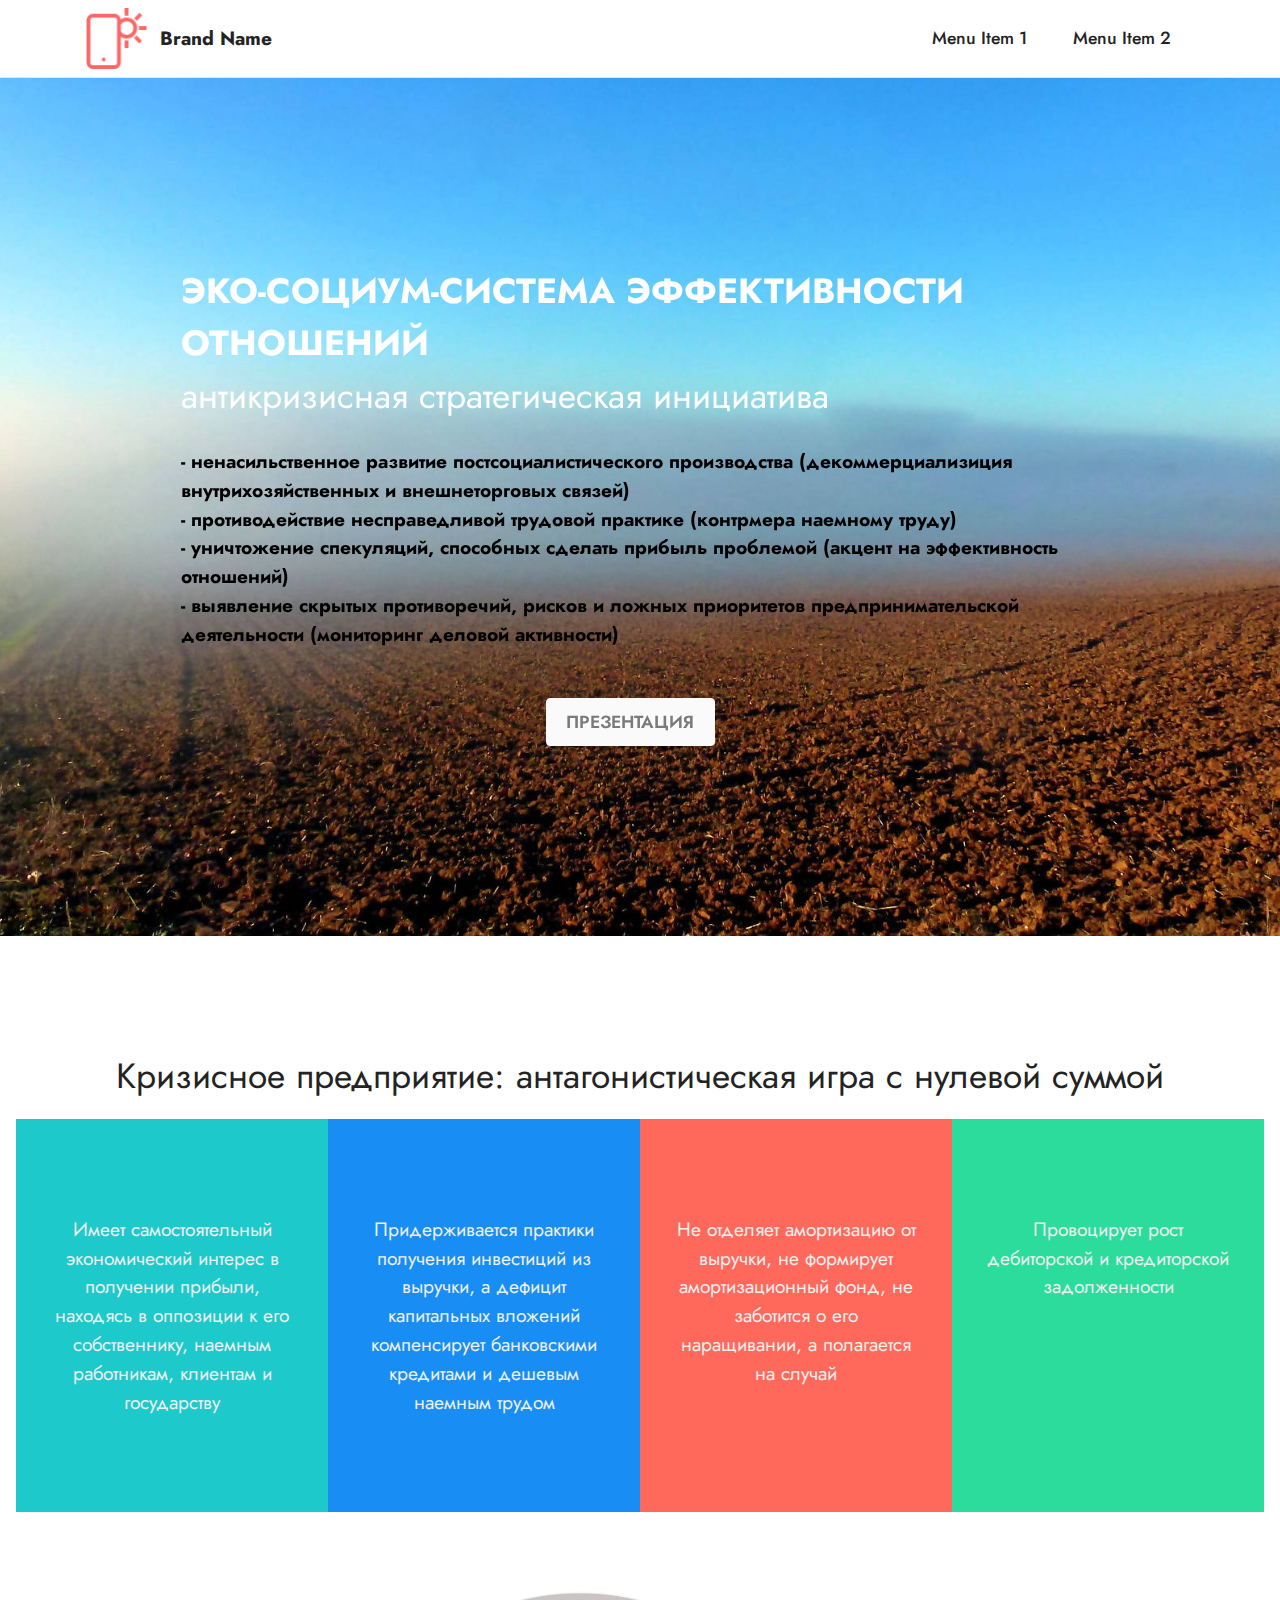
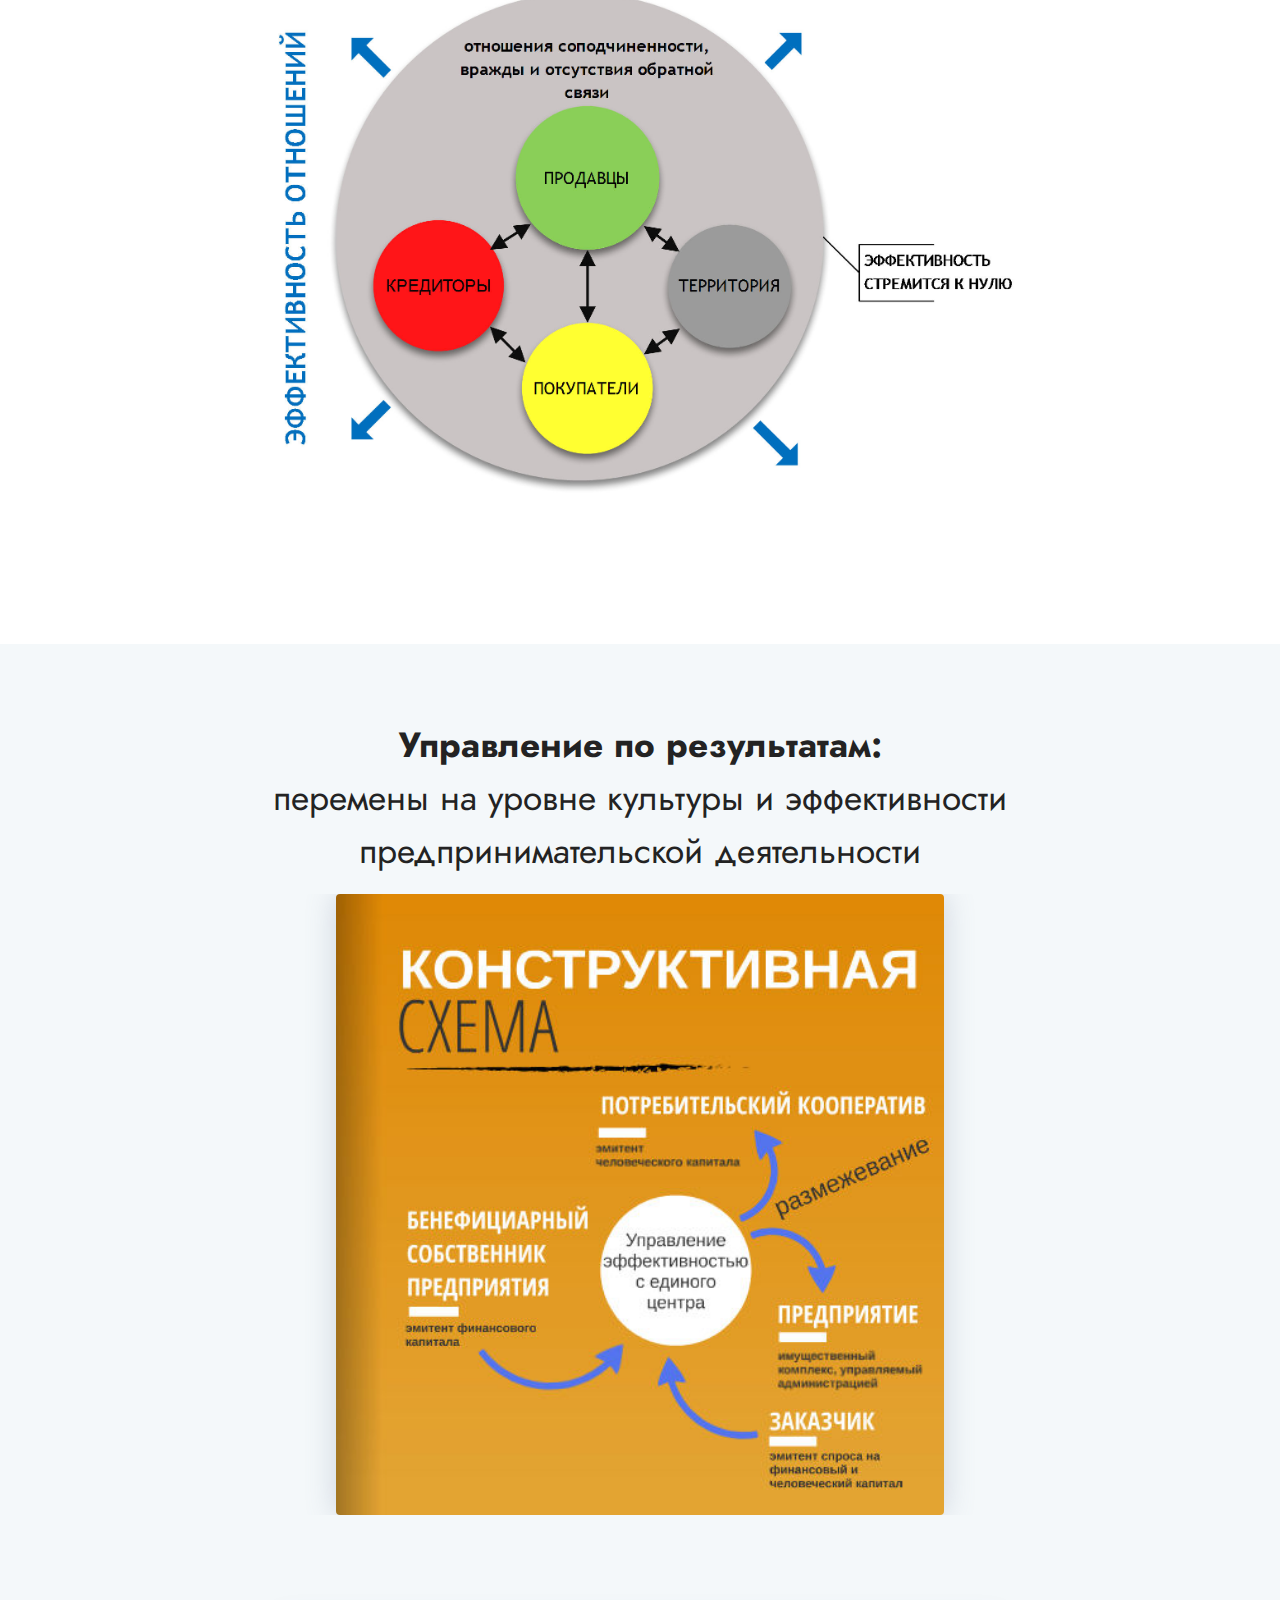
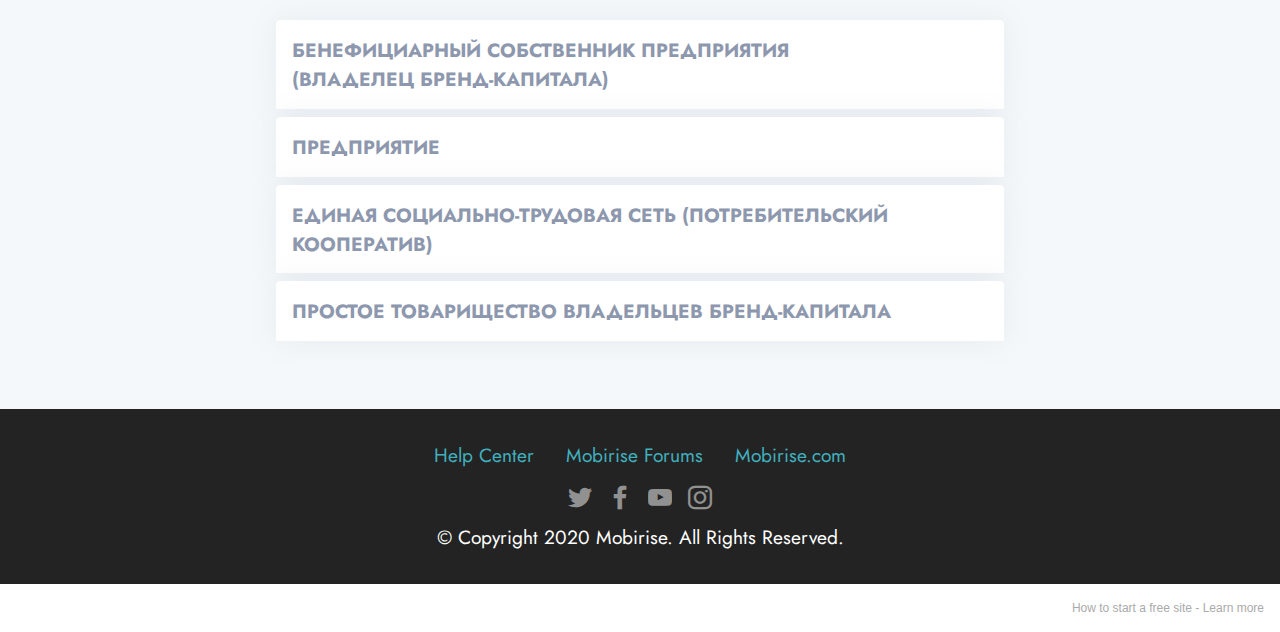
==== commit 6bad114a: "create github pages" ====
--- a/index.html
+++ b/index.html
@@ -69,13 +69,12 @@
 	<div class="container align-left">
 		<div class="row justify-content-center">
 			<div class="media-container-column mbr-white col-md-10">
-				<h1 class="mbr-section-title align-center pb-3 mbr-fonts-style display-5"><strong>ЭФФЕКТИВНОСТЬ ОТНОШЕНИЙ
-</strong><div>антикризисная стратегическая инициатива&nbsp;</div></h1>
+				<h1 class="mbr-section-title align-center pb-3 mbr-fonts-style display-5"><strong>ЭКО-СОЦИУМ-СИСТЕМА
+ ЭФФЕКТИВНОСТИ ОТНОШЕНИЙ</strong><div>антикризисная стратегическая инициатива&nbsp;</div></h1>
 				<h3 class="mbr-section-subtitle align-center mbr-light pb-3 mbr-fonts-style display-7"><strong>- ненасильственное развитие постсоциалистического производства (декоммерциализиция внутрихозяйственных и внешнеторговых связей)
 </strong><div><strong>- противодействие несправедливой трудовой практике (контрмера наемному труду)
 </strong></div><div><strong>- уничтожение спекуляций, способных сделать прибыль проблемой (акцент на эффективность отношений)&nbsp;</strong><br></div><div><strong>- выявление скрытых противоречий, рисков и ложных приоритетов предпринимательской деятельности (мониторинг деловой активности)</strong></div></h3>
-				<div class="mbr-section-btn align-center pt-3"><a class="btn btn-md btn-white display-4" href="https://mobiri.se">ПРЕЗЕНТАЦИЯ</a>
-					<a class="btn btn-md btn-white-outline display-4" href="https://mobiri.se">View All</a></div>
+				<div class="mbr-section-btn align-center pt-3"><a class="btn btn-md btn-white display-4" href="https://mobiri.se">ПРЕЗЕНТАЦИЯ</a></div>
 			</div>
 		</div>
 	</div>
@@ -147,6 +146,115 @@
             </div>
         </div>
     </div>
+</section>
+
+
+
+
+
+
+
+<section class="image1 businessm4_image1 cid-sr4v3uoV8H" id="image1-p">
+	<!-- Block parameters controls (Blue "Gear" panel) -->
+	
+	<!-- End block parameters -->
+	<div class="container">
+		<h2 class="mbr-fonts-style mb-3 mbr-section-title align-center display-5"><strong>Управление по результатам:
+</strong><div>перемены на уровне культуры и эффективности
+</div><div>предпринимательской деятельности</div></h2>
+		
+	</div>
+	<figure class="mbr-figure container-fluid">
+		<div class="image-block" style="width: 50%;">
+			<img src="assets/images/02-481x492.jpg" alt="">
+			
+		</div>
+	</figure>
+</section>
+
+<section class="accordion1 businessm4_accordion1 cid-sr4vDvOb5L" id="accordion1-q">
+
+	
+
+	
+
+	<div class="container">
+		
+		
+		<div class="row justify-content-center">
+			<div class="col-md-10 col-lg-8 content-block">
+				<div class="accordion-content">
+					<div id="bootstrap-accordion_17" class="panel-group accordionStyles accordion " role="tablist" aria-multiselectable="true">
+						<div class="card">
+							<div class="card-header" role="tab" id="headingOne">
+								<a role="button" class="collapsed panel-title text-black" data-toggle="collapse" data-core="" href="#collapse1_17" aria-expanded="false" aria-controls="collapse1">
+									<h4 class="mbr-fonts-style header-text display-7"><strong>БЕНЕФИЦИАРНЫЙ СОБСТВЕННИК ПРЕДПРИЯТИЯ <br>(ВЛАДЕЛЕЦ 
+БРЕНД-КАПИТАЛА)</strong></h4>
+								</a>
+							</div>
+							<div id="collapse1_17" class="panel-collapse noScroll collapse" role="tabpanel" aria-labelledby="headingOne" data-parent="#bootstrap-accordion_17">
+								<div class="panel-body p-4">
+									<p class="mbr-fonts-style panel-text mbr-text display-7">
+										С банковского счета бенефициарного собственника и владельца бренд-капитала на банковский счет предприятия поступают инвестиции на создание и модернизацию рабочих мест. С банковского счета предприятия на банковский счет бенефициарного собственника - прибыль на вложенный капитал и амортизационные отчисления. Между собственником предприятия (эмитентом бренд-капитала), администрацией предприятия (проектным офисом), потребительским кооперативом (эмитентом человеческого капитала) и заказчиком (эмитентом спроса на человеческий и бренд-капитал) возникает канал обратной связи - предвестник эффективности.</p>
+								</div>
+							</div>
+						</div>
+
+						<div class="card">
+							<div class="card-header" role="tab" id="headingTwo">
+								<a role="button" class="collapsed panel-title text-black" data-toggle="collapse" data-core="" href="#collapse2_17" aria-expanded="false" aria-controls="collapse2">
+									<h4 class="mbr-fonts-style header-text display-7"><strong>ПРЕДПРИЯТИЕ</strong></h4>
+								</a>
+
+							</div>
+							<div id="collapse2_17" class="panel-collapse noScroll collapse" role="tabpanel" aria-labelledby="headingTwo" data-parent="#bootstrap-accordion_17">
+								<div class="panel-body p-4">
+									<p class="mbr-fonts-style panel-text mbr-text display-7">
+										Предприятие является имущественным комплексом, управление которым осуществляет администрация. Предприятие предоставляет рабочие места членам потребительского кооператива в качестве партнеров ведения бизнеса (эмитентов человеческого капитала). Администрация вправе прибегать к найму рабочей силы (подвергать владельца бренд-капитала коммерческим рискам) в исключительных случаях. </p>
+								</div>
+							</div>
+						</div>
+
+						<div class="card">
+							<div class="card-header" role="tab" id="headingThree">
+								<a role="button" class="collapsed panel-title text-black" data-toggle="collapse" data-core="" href="#collapse3_17" aria-expanded="false" aria-controls="collapse3">
+									<h4 class="mbr-fonts-style header-text display-7"><strong>ЕДИНАЯ СОЦИАЛЬНО-ТРУДОВАЯ СЕТЬ (ПОТРЕБИТЕЛЬСКИЙ КООПЕРАТИВ)</strong></h4>
+
+								</a>
+							</div>
+							<div id="collapse3_17" class="panel-collapse noScroll collapse" role="tabpanel" aria-labelledby="headingThree" data-parent="#bootstrap-accordion_17">
+								<div class="panel-body p-4">
+									<p class="mbr-fonts-style panel-text mbr-text display-7">
+										Потребительский кооператив обеспечивает субъектность физических лиц, претендующих на эмиссию человеческого капитала. Целевые ориентиры и приоритеты кооперативного движения выступают контрмерой наемному труду, так как член единой социально-трудовой сети является эмитентом человеческого капитала, представленного в форме именного абонемента. Именной абонемент реализуется кооперативом в структуре САТиК.</p>
+								</div>
+							</div>
+						</div>
+
+						<div class="card">
+							<div class="card-header" role="tab" id="headingFour">
+								<a role="button" class="collapsed panel-title text-black" data-toggle="collapse" data-core="" href="#collapse4_17" aria-expanded="false" aria-controls="collapse4">
+									<h4 class="mbr-fonts-style header-text display-7"><strong>ПРОСТОЕ ТОВАРИЩЕСТВО ВЛАДЕЛЬЦЕВ БРЕНД-КАПИТАЛА
+</strong></h4>
+
+								</a>
+							</div>
+							<div id="collapse4_17" class="panel-collapse noScroll collapse" role="tabpanel" aria-labelledby="headingFour" data-parent="#bootstrap-accordion_17">
+								<div class="panel-body p-4">
+									<p class="mbr-fonts-style panel-text mbr-text display-7">
+										Управление отношениями эффективности (кооперации труда и капитала) осуществляется с единого центра, оформленного владельцами бренд-капитала. Чтобы эффективность стала реальностью важно нейтрализовать самостоятельный экономический интерес субъектов ведения бизнеса и обеспечить разумное партнерство на всей цепочке товародвижения. САТиК является прецедентом ненасильственного экономического развития отдельных предприятий и территорий, для которых фактор прибыли и налогов стал обременительным и контрпродуктивным.
+									</p>
+								</div>
+							</div>
+						</div>
+
+						
+
+						
+					</div>
+				</div>
+			</div>
+		</div>
+	</div>
 </section>
 
 <section class="footer3 cid-s48P1Icc8J" once="footers" id="footer3-i">
@@ -199,7 +307,7 @@
             </div>
         </div>
     </div>
-</section><section style="background-color: #fff; font-family: -apple-system, BlinkMacSystemFont, 'Segoe UI', 'Roboto', 'Helvetica Neue', Arial, sans-serif; color:#aaa; font-size:12px; padding: 0; align-items: center; display: flex;"><a href="https://mobirise.site/y" style="flex: 1 1; height: 3rem; padding-left: 1rem;"></a><p style="flex: 0 0 auto; margin:0; padding-right:1rem;">This <a href="https://mobirise.site/e" style="color:#aaa;">site</a> was built with Mobirise</p></section><script src="assets/web/assets/jquery/jquery.min.js"></script>  <script src="assets/popper/popper.min.js"></script>  <script src="assets/tether/tether.min.js"></script>  <script src="assets/bootstrap/js/bootstrap.min.js"></script>  <script src="assets/smoothscroll/smooth-scroll.js"></script>  <script src="assets/parallax/jarallax.min.js"></script>  <script src="assets/dropdown/js/nav-dropdown.js"></script>  <script src="assets/dropdown/js/navbar-dropdown.js"></script>  <script src="assets/touchswipe/jquery.touch-swipe.min.js"></script>  <script src="assets/theme/js/script.js"></script>  
+</section><section style="background-color: #fff; font-family: -apple-system, BlinkMacSystemFont, 'Segoe UI', 'Roboto', 'Helvetica Neue', Arial, sans-serif; color:#aaa; font-size:12px; padding: 0; align-items: center; display: flex;"><a href="https://mobirise.site/g" style="flex: 1 1; height: 3rem; padding-left: 1rem;"></a><p style="flex: 0 0 auto; margin:0; padding-right:1rem;">How to start a free site - <a href="https://mobirise.site/x" style="color:#aaa;">Learn more</a></p></section><script src="assets/web/assets/jquery/jquery.min.js"></script>  <script src="assets/popper/popper.min.js"></script>  <script src="assets/tether/tether.min.js"></script>  <script src="assets/bootstrap/js/bootstrap.min.js"></script>  <script src="assets/smoothscroll/smooth-scroll.js"></script>  <script src="assets/parallax/jarallax.min.js"></script>  <script src="assets/dropdown/js/nav-dropdown.js"></script>  <script src="assets/dropdown/js/navbar-dropdown.js"></script>  <script src="assets/touchswipe/jquery.touch-swipe.min.js"></script>  <script src="assets/theme/js/script.js"></script>  
   
   
 
--- a/assets/mobirise/css/mbr-additional.css
+++ b/assets/mobirise/css/mbr-additional.css
@@ -1052,7 +1052,7 @@
 }
 .cid-sr3LKY9KCM {
   padding-top: 90px;
-  padding-bottom: 90px;
+  padding-bottom: 0px;
   background-color: #ffffff;
 }
 .cid-sr3LKY9KCM .mbr-iconfont {
@@ -1113,6 +1113,107 @@
 .cid-sr3N1NIQEf img {
   width: 100%;
 }
+.cid-sr4v3uoV8H {
+  padding-top: 75px;
+  padding-bottom: 45px;
+  background: #f4f8fa;
+}
+.cid-sr4v3uoV8H .mbr-section-subtitle,
+.cid-sr4v3uoV8H .caption-text {
+  color: #8d97ad;
+}
+.cid-sr4v3uoV8H .image-block {
+  display: flex;
+  -webkit-flex-direction: column;
+  flex-direction: column;
+  position: relative;
+  margin: auto;
+}
+.cid-sr4v3uoV8H .image-block img {
+  width: 100%;
+  border-radius: .25rem;
+  -webkit-box-shadow: 0px 0px 30px rgba(115, 128, 157, 0.3);
+  box-shadow: 0px 0px 30px rgba(115, 128, 157, 0.3);
+}
+.cid-sr4v3uoV8H .image-block .img-caption {
+  background: transparent;
+  width: 100%;
+  padding: 1rem 1rem;
+}
+.cid-sr4v3uoV8H .image-block .img-caption p {
+  margin-bottom: 0;
+}
+.cid-sr4vDvOb5L {
+  padding-top: 60px;
+  padding-bottom: 60px;
+  background-color: #f4f8fa;
+}
+.cid-sr4vDvOb5L .accordion-content {
+  -webkit-flex-basis: 100%;
+  flex-basis: 100%;
+}
+.cid-sr4vDvOb5L .panel-group {
+  width: 100%;
+}
+.cid-sr4vDvOb5L .panel-text,
+.cid-sr4vDvOb5L .header-text,
+.cid-sr4vDvOb5L .mbr-section-subtitle {
+  color: #8d97ad;
+}
+.cid-sr4vDvOb5L .card {
+  -webkit-box-shadow: 0px 0px 30px rgba(115, 128, 157, 0.1);
+  box-shadow: 0px 0px 30px rgba(115, 128, 157, 0.1);
+  margin-bottom: .5rem;
+  border: none;
+  border-top-left-radius: .25rem !important;
+  border-top-right-radius: .25rem !important;
+  border-bottom-right-radius: 0 !important;
+  border-bottom-left-radius: 0 !important;
+}
+.cid-sr4vDvOb5L .card .card-header {
+  border-radius: 0 !important;
+  border-bottom: none !important;
+  padding: 0;
+}
+.cid-sr4vDvOb5L .card .card-header a.panel-title {
+  -webkit-justify-content: space-between;
+  justify-content: space-between;
+  transition: all .3s;
+  background-color: #ffffff;
+  margin-bottom: 0;
+  font-style: normal;
+  font-weight: 500;
+  display: flex;
+  -webkit-align-items: center;
+  align-items: center;
+  text-decoration: none !important;
+  border-top-left-radius: .25rem;
+  border-top-right-radius: .25rem;
+  line-height: normal;
+}
+.cid-sr4vDvOb5L .card .card-header a.panel-title:focus {
+  text-decoration: none !important;
+}
+.cid-sr4vDvOb5L .card .card-header a.panel-title .sign {
+  padding-right: 1rem;
+}
+.cid-sr4vDvOb5L .card .card-header a.panel-title h4 {
+  padding: 1rem 1rem;
+  margin-bottom: 0;
+  width: 100%;
+}
+.cid-sr4vDvOb5L .card .card-header a.panel-title[aria-expanded="true"] {
+  background-color: #188ef4;
+}
+.cid-sr4vDvOb5L .card .card-header a.panel-title[aria-expanded="true"] .header-text {
+  color: #ffffff !important;
+}
+.cid-sr4vDvOb5L .card .panel-body {
+  background: #ffffff;
+}
+.cid-sr4vDvOb5L .sign {
+  color: #232323;
+}
 .cid-s48P1Icc8J {
   padding-top: 2rem;
   padding-bottom: 2rem;
--- a/assets/mobirise/css/mbr-additional.css
+++ b/assets/mobirise/css/mbr-additional.css
@@ -1052,7 +1052,7 @@
 }
 .cid-sr3LKY9KCM {
   padding-top: 90px;
-  padding-bottom: 90px;
+  padding-bottom: 0px;
   background-color: #ffffff;
 }
 .cid-sr3LKY9KCM .mbr-iconfont {
@@ -1113,6 +1113,107 @@
 .cid-sr3N1NIQEf img {
   width: 100%;
 }
+.cid-sr4v3uoV8H {
+  padding-top: 75px;
+  padding-bottom: 45px;
+  background: #f4f8fa;
+}
+.cid-sr4v3uoV8H .mbr-section-subtitle,
+.cid-sr4v3uoV8H .caption-text {
+  color: #8d97ad;
+}
+.cid-sr4v3uoV8H .image-block {
+  display: flex;
+  -webkit-flex-direction: column;
+  flex-direction: column;
+  position: relative;
+  margin: auto;
+}
+.cid-sr4v3uoV8H .image-block img {
+  width: 100%;
+  border-radius: .25rem;
+  -webkit-box-shadow: 0px 0px 30px rgba(115, 128, 157, 0.3);
+  box-shadow: 0px 0px 30px rgba(115, 128, 157, 0.3);
+}
+.cid-sr4v3uoV8H .image-block .img-caption {
+  background: transparent;
+  width: 100%;
+  padding: 1rem 1rem;
+}
+.cid-sr4v3uoV8H .image-block .img-caption p {
+  margin-bottom: 0;
+}
+.cid-sr4vDvOb5L {
+  padding-top: 60px;
+  padding-bottom: 60px;
+  background-color: #f4f8fa;
+}
+.cid-sr4vDvOb5L .accordion-content {
+  -webkit-flex-basis: 100%;
+  flex-basis: 100%;
+}
+.cid-sr4vDvOb5L .panel-group {
+  width: 100%;
+}
+.cid-sr4vDvOb5L .panel-text,
+.cid-sr4vDvOb5L .header-text,
+.cid-sr4vDvOb5L .mbr-section-subtitle {
+  color: #8d97ad;
+}
+.cid-sr4vDvOb5L .card {
+  -webkit-box-shadow: 0px 0px 30px rgba(115, 128, 157, 0.1);
+  box-shadow: 0px 0px 30px rgba(115, 128, 157, 0.1);
+  margin-bottom: .5rem;
+  border: none;
+  border-top-left-radius: .25rem !important;
+  border-top-right-radius: .25rem !important;
+  border-bottom-right-radius: 0 !important;
+  border-bottom-left-radius: 0 !important;
+}
+.cid-sr4vDvOb5L .card .card-header {
+  border-radius: 0 !important;
+  border-bottom: none !important;
+  padding: 0;
+}
+.cid-sr4vDvOb5L .card .card-header a.panel-title {
+  -webkit-justify-content: space-between;
+  justify-content: space-between;
+  transition: all .3s;
+  background-color: #ffffff;
+  margin-bottom: 0;
+  font-style: normal;
+  font-weight: 500;
+  display: flex;
+  -webkit-align-items: center;
+  align-items: center;
+  text-decoration: none !important;
+  border-top-left-radius: .25rem;
+  border-top-right-radius: .25rem;
+  line-height: normal;
+}
+.cid-sr4vDvOb5L .card .card-header a.panel-title:focus {
+  text-decoration: none !important;
+}
+.cid-sr4vDvOb5L .card .card-header a.panel-title .sign {
+  padding-right: 1rem;
+}
+.cid-sr4vDvOb5L .card .card-header a.panel-title h4 {
+  padding: 1rem 1rem;
+  margin-bottom: 0;
+  width: 100%;
+}
+.cid-sr4vDvOb5L .card .card-header a.panel-title[aria-expanded="true"] {
+  background-color: #188ef4;
+}
+.cid-sr4vDvOb5L .card .card-header a.panel-title[aria-expanded="true"] .header-text {
+  color: #ffffff !important;
+}
+.cid-sr4vDvOb5L .card .panel-body {
+  background: #ffffff;
+}
+.cid-sr4vDvOb5L .sign {
+  color: #232323;
+}
 .cid-s48P1Icc8J {
   padding-top: 2rem;
   padding-bottom: 2rem;
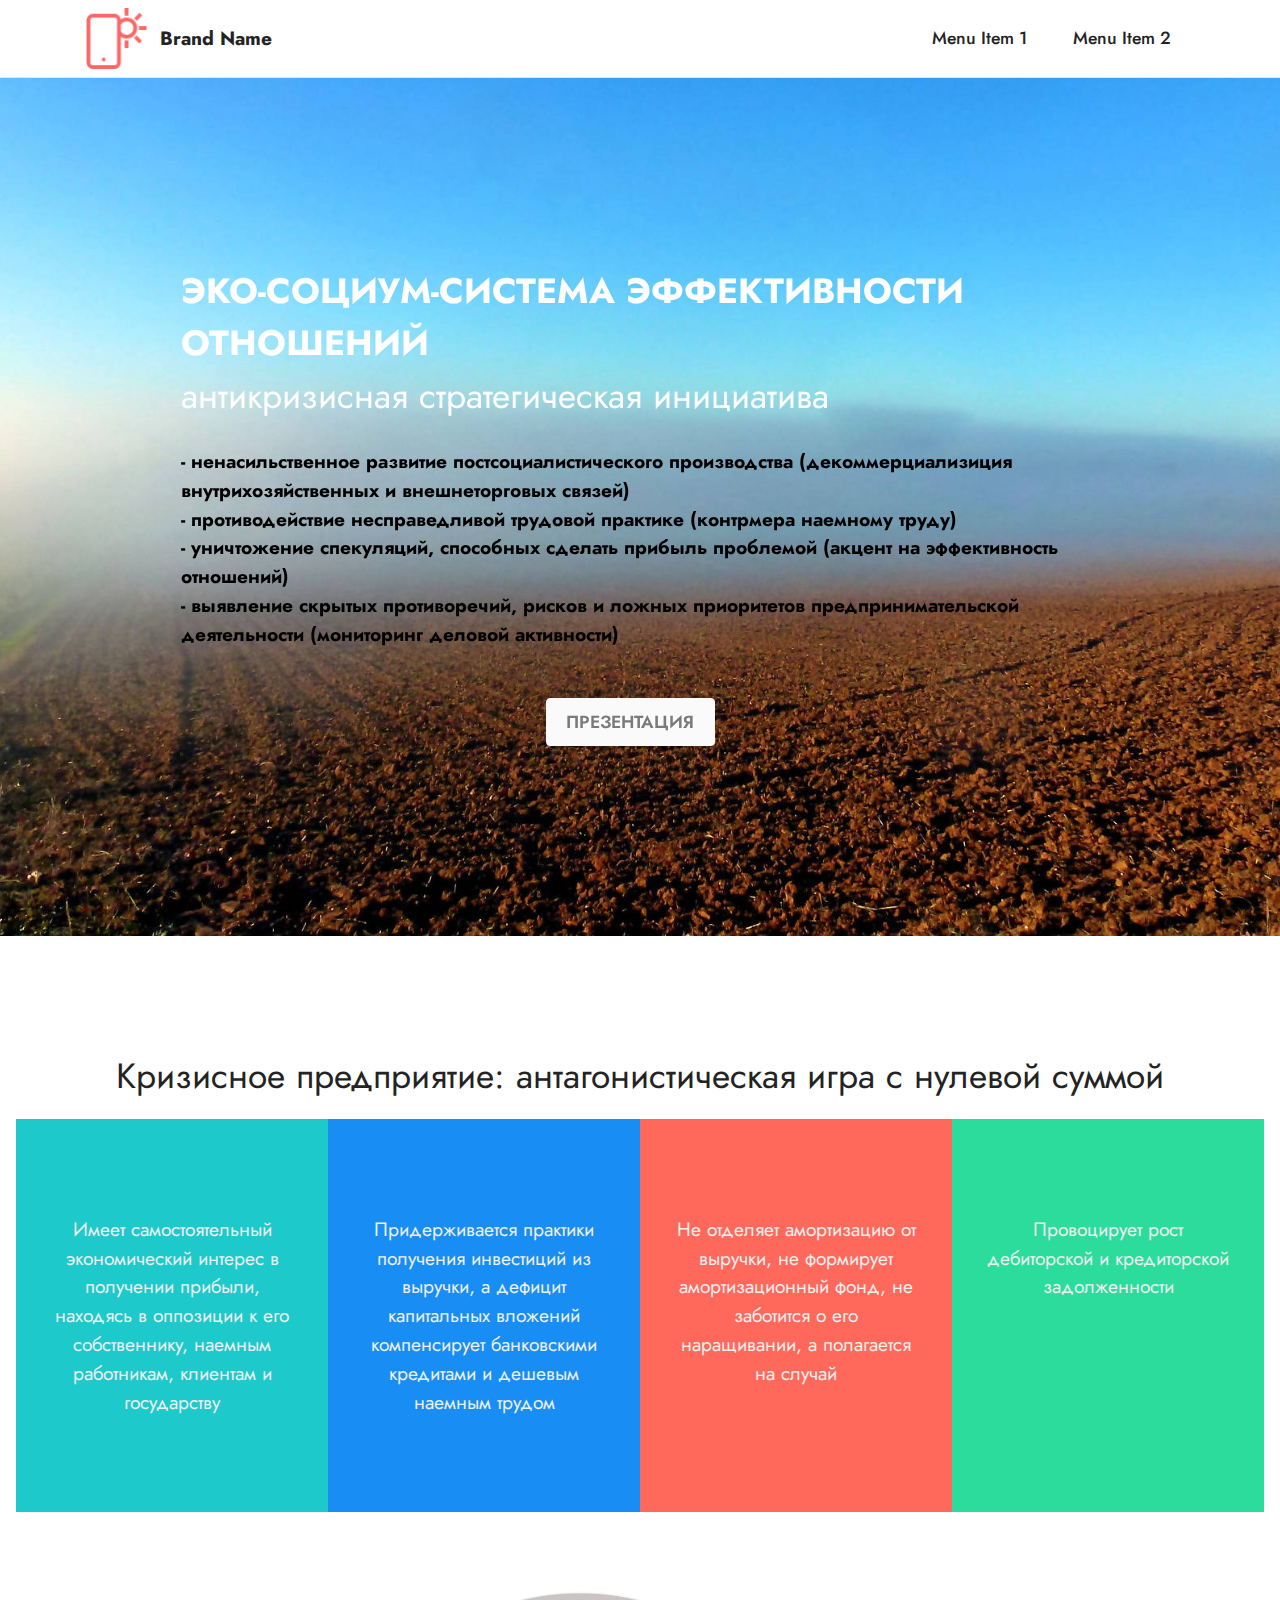
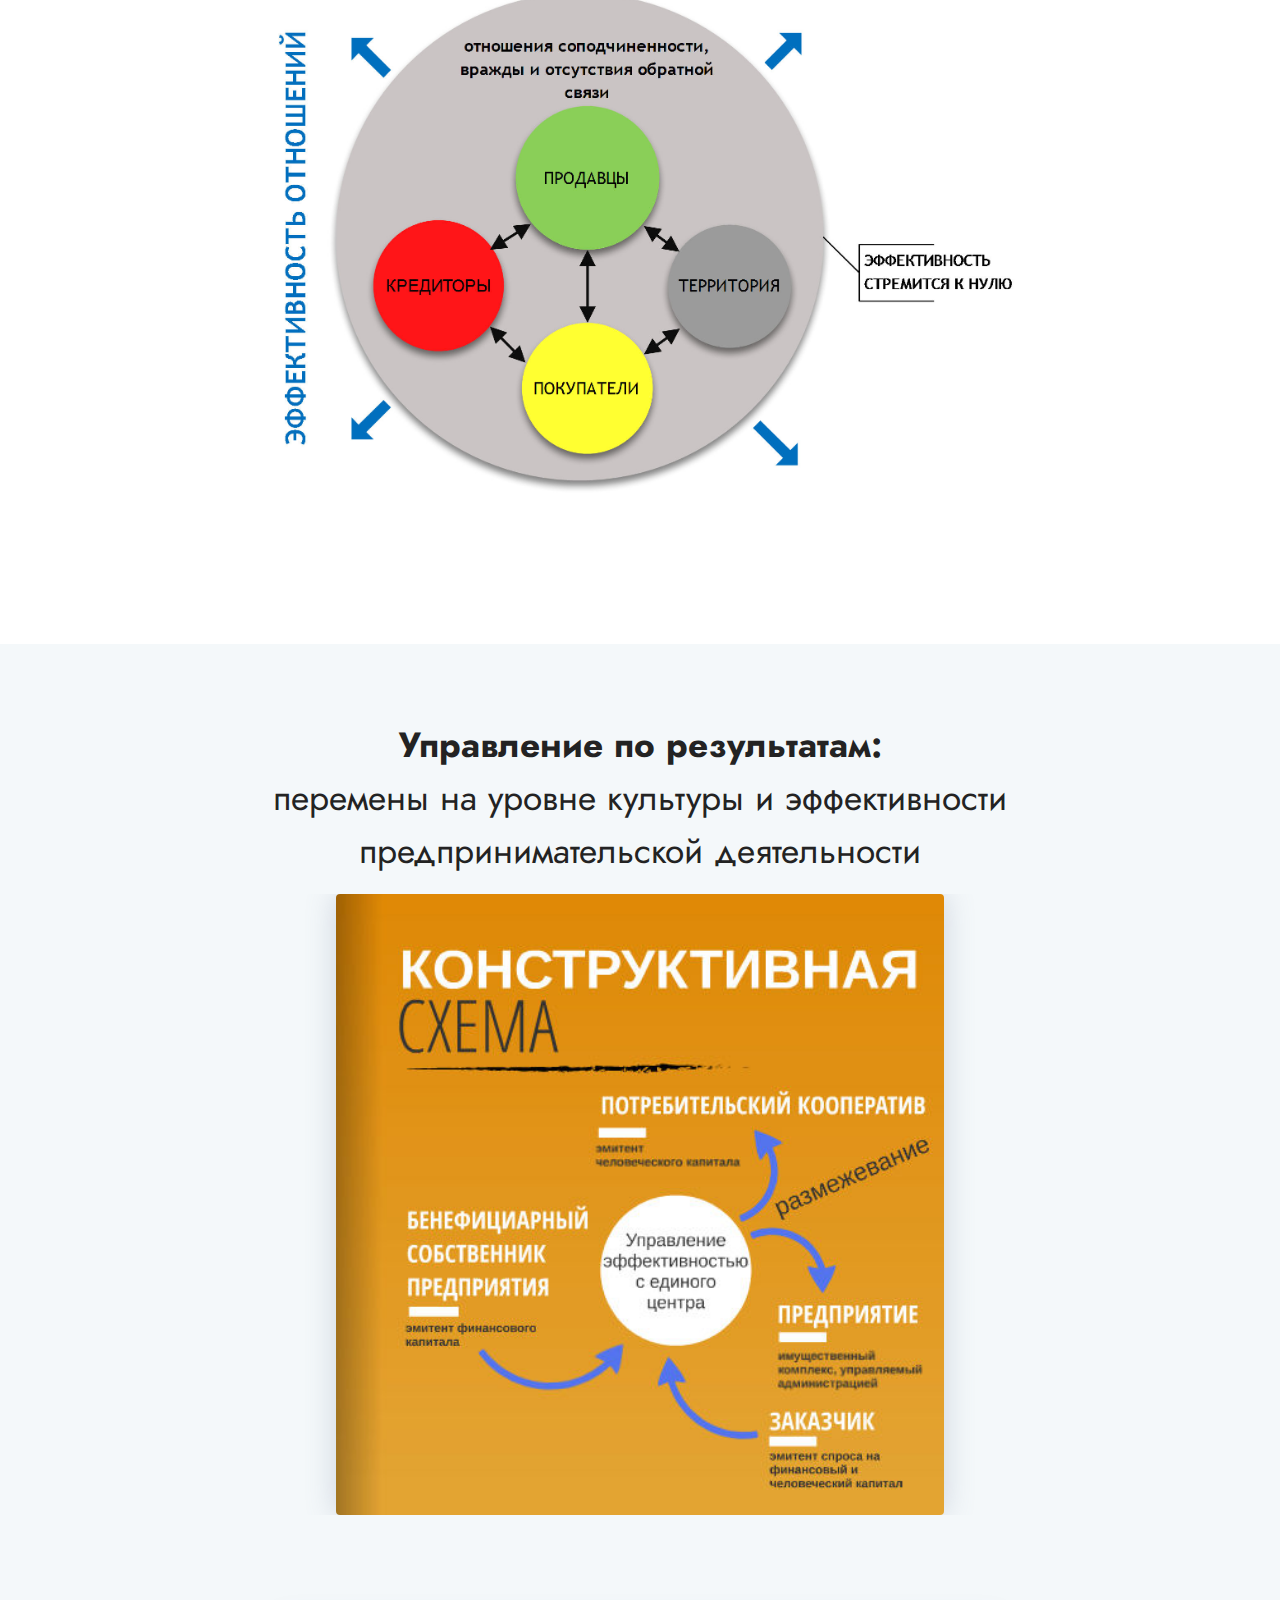
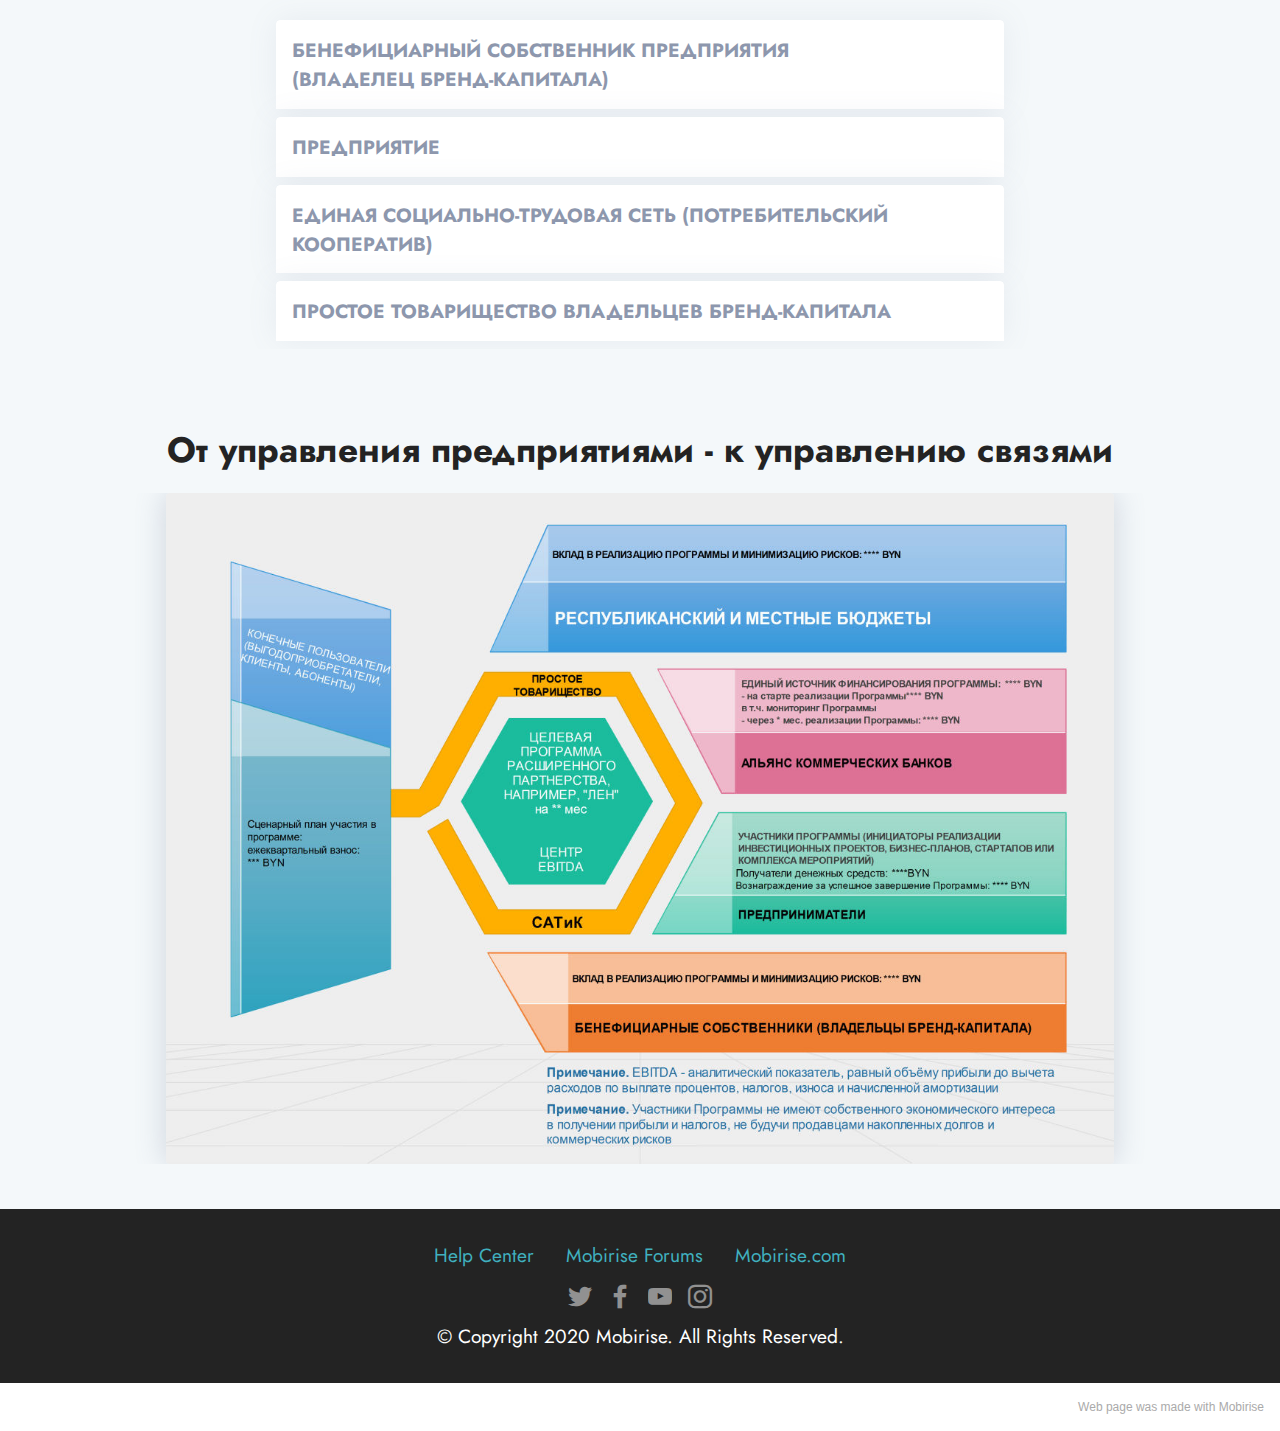
==== commit ba36e258: "create github pages" ====
--- a/index.html
+++ b/index.html
@@ -255,6 +255,22 @@
 			</div>
 		</div>
 	</div>
+</section>
+
+<section class="image1 businessm4_image1 cid-sr4ynzraGt" id="image1-r">
+	<!-- Block parameters controls (Blue "Gear" panel) -->
+	
+	<!-- End block parameters -->
+	<div class="container">
+		<h2 class="mbr-fonts-style mb-3 mbr-section-title align-center display-5"><div><strong>От управления предприятиями - к управлению связями</strong></div></h2>
+		
+	</div>
+	<figure class="mbr-figure container-fluid">
+		<div class="image-block" style="width: 78%;">
+			<img src="assets/images/03-1287x910.jpg" alt="">
+			
+		</div>
+	</figure>
 </section>
 
 <section class="footer3 cid-s48P1Icc8J" once="footers" id="footer3-i">
@@ -307,7 +323,7 @@
             </div>
         </div>
     </div>
-</section><section style="background-color: #fff; font-family: -apple-system, BlinkMacSystemFont, 'Segoe UI', 'Roboto', 'Helvetica Neue', Arial, sans-serif; color:#aaa; font-size:12px; padding: 0; align-items: center; display: flex;"><a href="https://mobirise.site/g" style="flex: 1 1; height: 3rem; padding-left: 1rem;"></a><p style="flex: 0 0 auto; margin:0; padding-right:1rem;">How to start a free site - <a href="https://mobirise.site/x" style="color:#aaa;">Learn more</a></p></section><script src="assets/web/assets/jquery/jquery.min.js"></script>  <script src="assets/popper/popper.min.js"></script>  <script src="assets/tether/tether.min.js"></script>  <script src="assets/bootstrap/js/bootstrap.min.js"></script>  <script src="assets/smoothscroll/smooth-scroll.js"></script>  <script src="assets/parallax/jarallax.min.js"></script>  <script src="assets/dropdown/js/nav-dropdown.js"></script>  <script src="assets/dropdown/js/navbar-dropdown.js"></script>  <script src="assets/touchswipe/jquery.touch-swipe.min.js"></script>  <script src="assets/theme/js/script.js"></script>  
+</section><section style="background-color: #fff; font-family: -apple-system, BlinkMacSystemFont, 'Segoe UI', 'Roboto', 'Helvetica Neue', Arial, sans-serif; color:#aaa; font-size:12px; padding: 0; align-items: center; display: flex;"><a href="https://mobirise.site/h" style="flex: 1 1; height: 3rem; padding-left: 1rem;"></a><p style="flex: 0 0 auto; margin:0; padding-right:1rem;">Web page <a href="https://mobirise.site/f" style="color:#aaa;">was made</a> with Mobirise</p></section><script src="assets/web/assets/jquery/jquery.min.js"></script>  <script src="assets/popper/popper.min.js"></script>  <script src="assets/tether/tether.min.js"></script>  <script src="assets/bootstrap/js/bootstrap.min.js"></script>  <script src="assets/smoothscroll/smooth-scroll.js"></script>  <script src="assets/parallax/jarallax.min.js"></script>  <script src="assets/dropdown/js/nav-dropdown.js"></script>  <script src="assets/dropdown/js/navbar-dropdown.js"></script>  <script src="assets/touchswipe/jquery.touch-swipe.min.js"></script>  <script src="assets/theme/js/script.js"></script>  
   
   
 
--- a/assets/mobirise/css/mbr-additional.css
+++ b/assets/mobirise/css/mbr-additional.css
@@ -1145,7 +1145,7 @@
 }
 .cid-sr4vDvOb5L {
   padding-top: 60px;
-  padding-bottom: 60px;
+  padding-bottom: 0px;
   background-color: #f4f8fa;
 }
 .cid-sr4vDvOb5L .accordion-content {
@@ -1214,6 +1214,36 @@
 .cid-sr4vDvOb5L .sign {
   color: #232323;
 }
+.cid-sr4ynzraGt {
+  padding-top: 75px;
+  padding-bottom: 45px;
+  background: #f4f8fa;
+}
+.cid-sr4ynzraGt .mbr-section-subtitle,
+.cid-sr4ynzraGt .caption-text {
+  color: #8d97ad;
+}
+.cid-sr4ynzraGt .image-block {
+  display: flex;
+  -webkit-flex-direction: column;
+  flex-direction: column;
+  position: relative;
+  margin: auto;
+}
+.cid-sr4ynzraGt .image-block img {
+  width: 100%;
+  border-radius: .25rem;
+  -webkit-box-shadow: 0px 0px 30px rgba(115, 128, 157, 0.3);
+  box-shadow: 0px 0px 30px rgba(115, 128, 157, 0.3);
+}
+.cid-sr4ynzraGt .image-block .img-caption {
+  background: transparent;
+  width: 100%;
+  padding: 1rem 1rem;
+}
+.cid-sr4ynzraGt .image-block .img-caption p {
+  margin-bottom: 0;
+}
 .cid-s48P1Icc8J {
   padding-top: 2rem;
   padding-bottom: 2rem;
--- a/assets/mobirise/css/mbr-additional.css
+++ b/assets/mobirise/css/mbr-additional.css
@@ -1145,7 +1145,7 @@
 }
 .cid-sr4vDvOb5L {
   padding-top: 60px;
-  padding-bottom: 60px;
+  padding-bottom: 0px;
   background-color: #f4f8fa;
 }
 .cid-sr4vDvOb5L .accordion-content {
@@ -1214,6 +1214,36 @@
 .cid-sr4vDvOb5L .sign {
   color: #232323;
 }
+.cid-sr4ynzraGt {
+  padding-top: 75px;
+  padding-bottom: 45px;
+  background: #f4f8fa;
+}
+.cid-sr4ynzraGt .mbr-section-subtitle,
+.cid-sr4ynzraGt .caption-text {
+  color: #8d97ad;
+}
+.cid-sr4ynzraGt .image-block {
+  display: flex;
+  -webkit-flex-direction: column;
+  flex-direction: column;
+  position: relative;
+  margin: auto;
+}
+.cid-sr4ynzraGt .image-block img {
+  width: 100%;
+  border-radius: .25rem;
+  -webkit-box-shadow: 0px 0px 30px rgba(115, 128, 157, 0.3);
+  box-shadow: 0px 0px 30px rgba(115, 128, 157, 0.3);
+}
+.cid-sr4ynzraGt .image-block .img-caption {
+  background: transparent;
+  width: 100%;
+  padding: 1rem 1rem;
+}
+.cid-sr4ynzraGt .image-block .img-caption p {
+  margin-bottom: 0;
+}
 .cid-s48P1Icc8J {
   padding-top: 2rem;
   padding-bottom: 2rem;
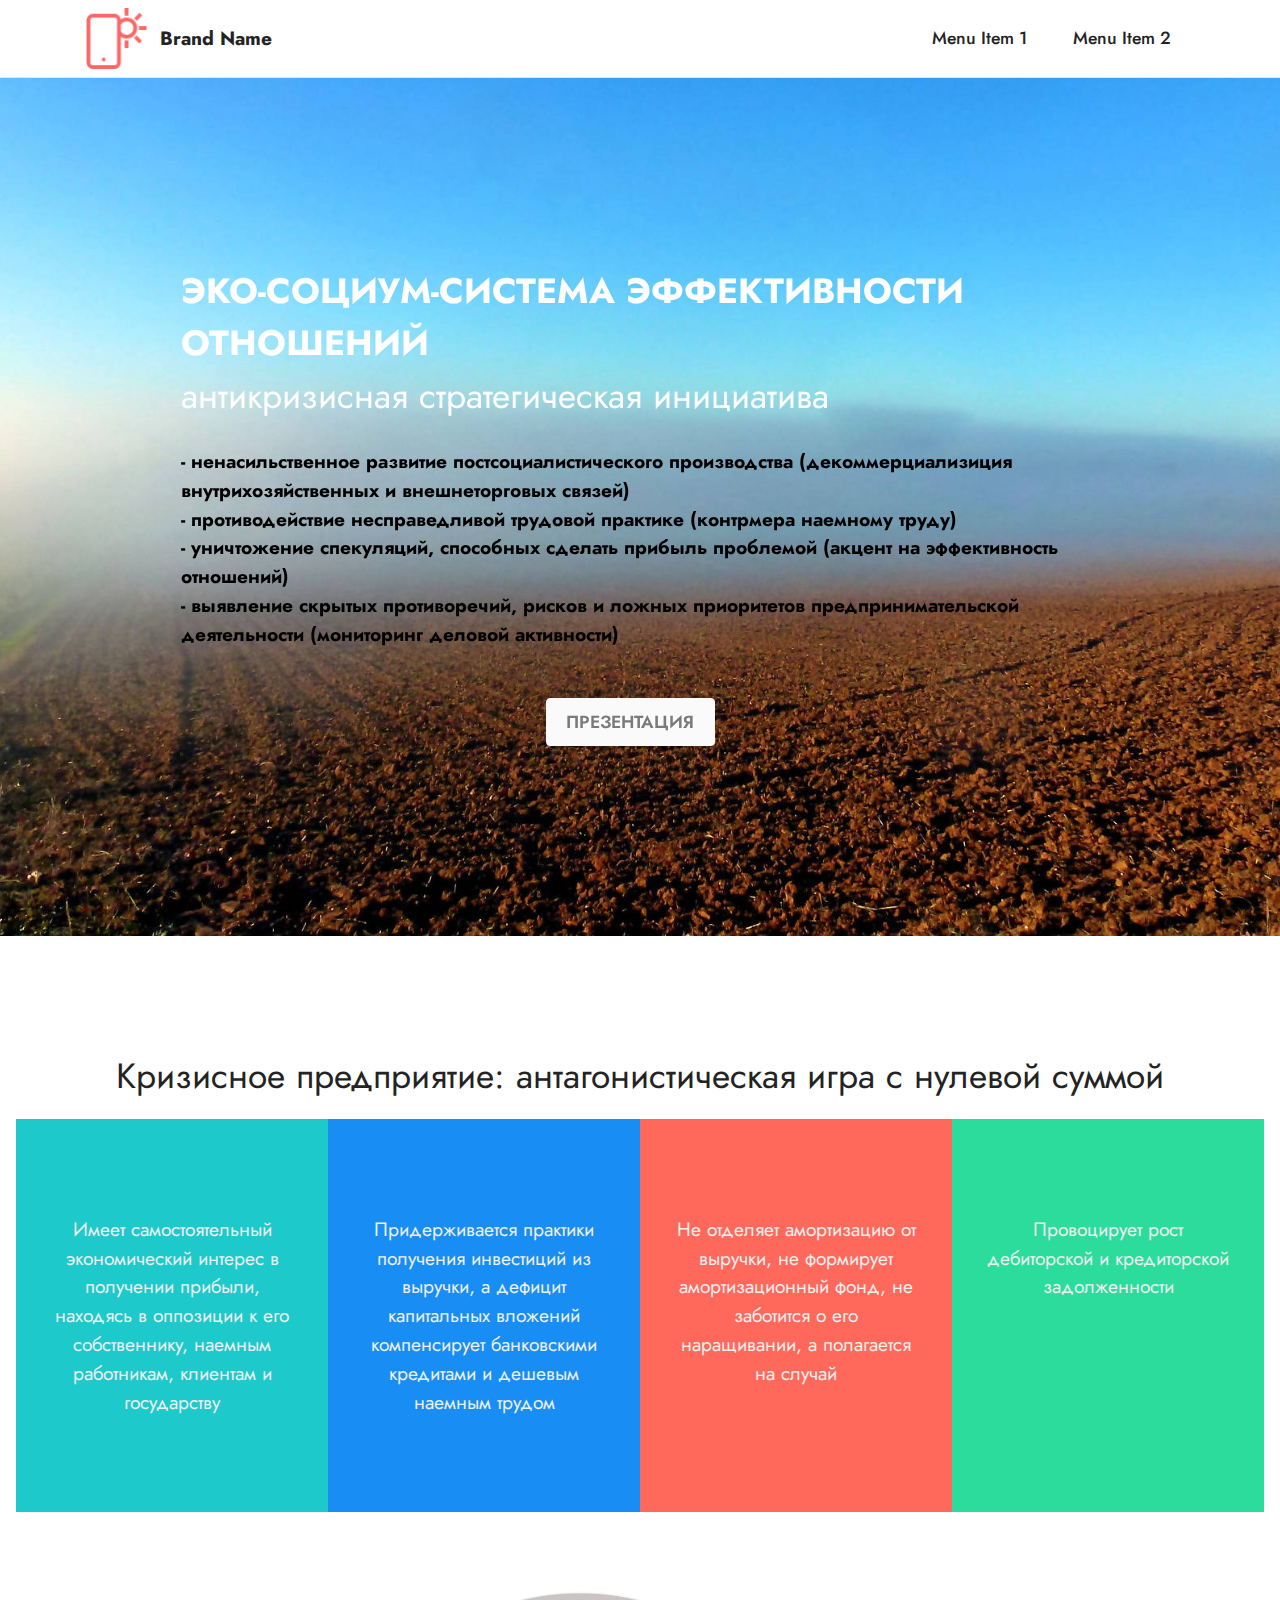
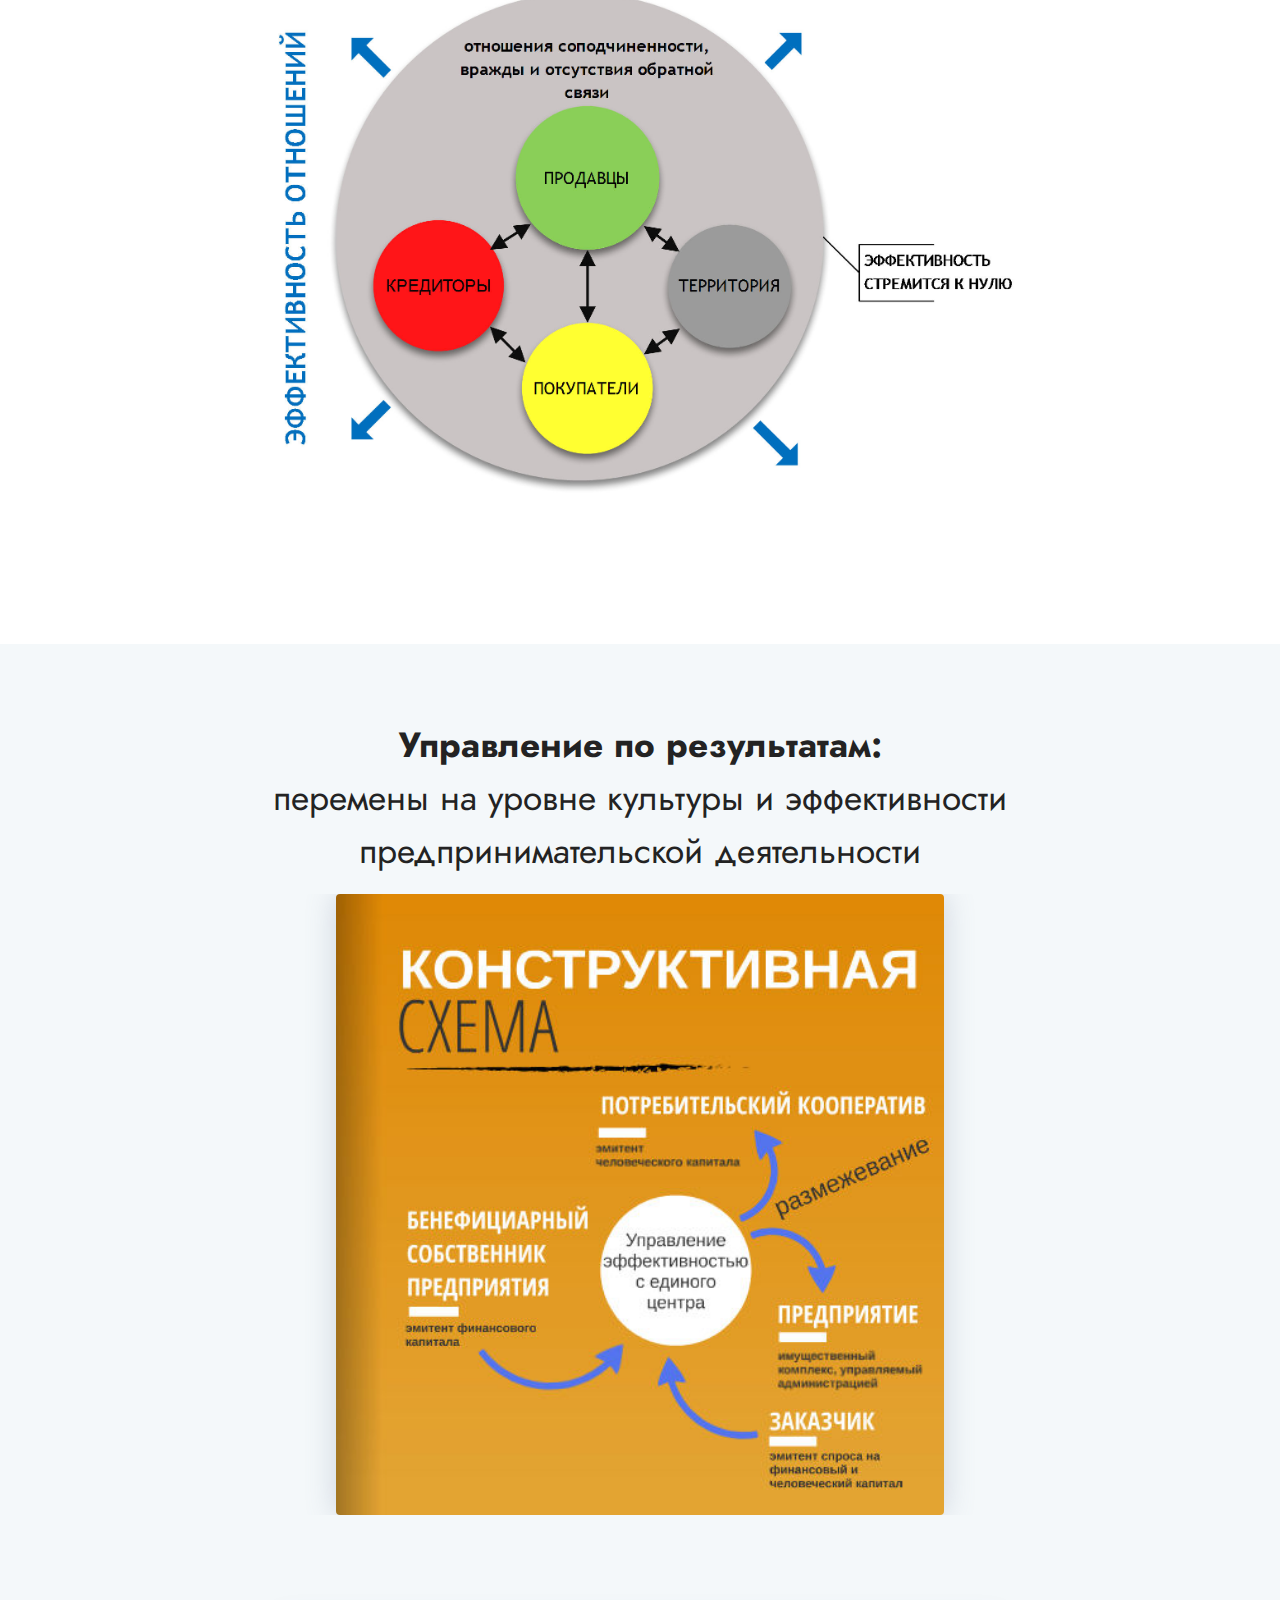
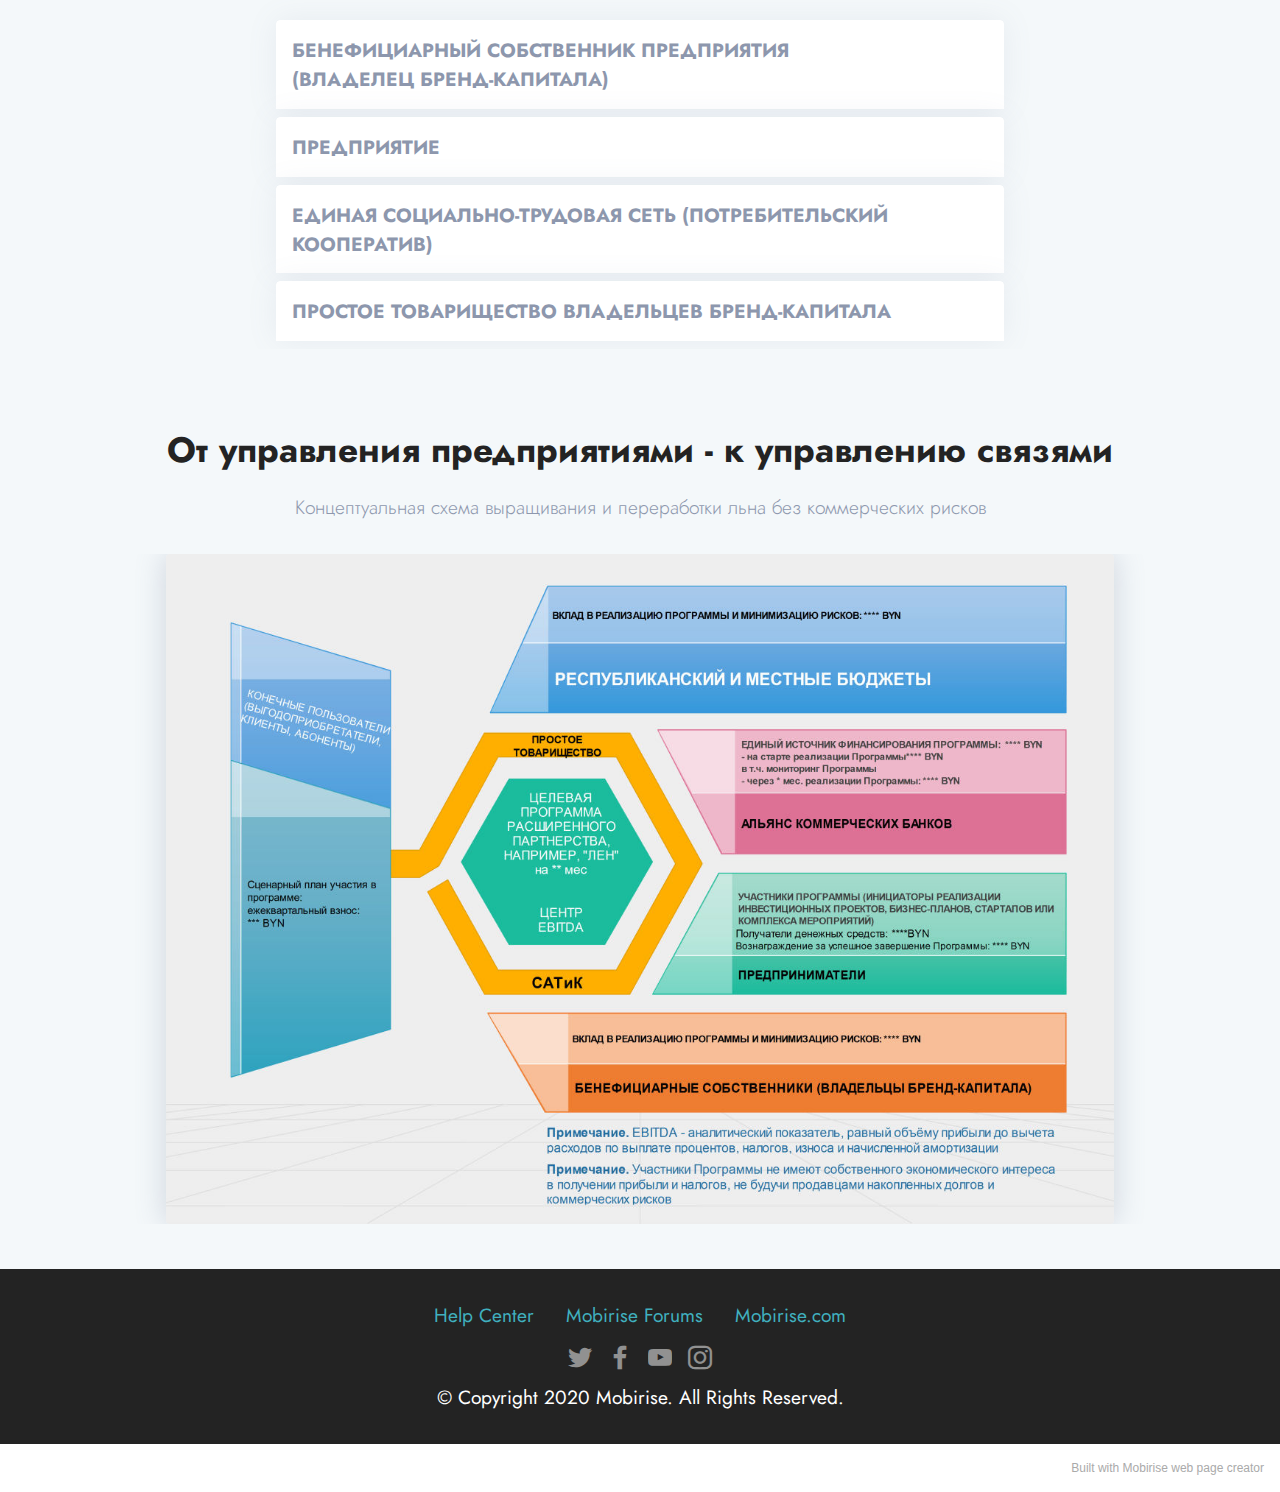
==== commit df2def9a: "create github pages" ====
--- a/index.html
+++ b/index.html
@@ -263,7 +263,7 @@
 	<!-- End block parameters -->
 	<div class="container">
 		<h2 class="mbr-fonts-style mb-3 mbr-section-title align-center display-5"><div><strong>От управления предприятиями - к управлению связями</strong></div></h2>
-		
+		<h3 class="mbr-section-subtitle mbr-text mbr-fonts-style mb-4 mbr-light align-center display-7">Концептуальная схема выращивания и переработки льна без коммерческих рисков</h3>
 	</div>
 	<figure class="mbr-figure container-fluid">
 		<div class="image-block" style="width: 78%;">
@@ -323,7 +323,7 @@
             </div>
         </div>
     </div>
-</section><section style="background-color: #fff; font-family: -apple-system, BlinkMacSystemFont, 'Segoe UI', 'Roboto', 'Helvetica Neue', Arial, sans-serif; color:#aaa; font-size:12px; padding: 0; align-items: center; display: flex;"><a href="https://mobirise.site/h" style="flex: 1 1; height: 3rem; padding-left: 1rem;"></a><p style="flex: 0 0 auto; margin:0; padding-right:1rem;">Web page <a href="https://mobirise.site/f" style="color:#aaa;">was made</a> with Mobirise</p></section><script src="assets/web/assets/jquery/jquery.min.js"></script>  <script src="assets/popper/popper.min.js"></script>  <script src="assets/tether/tether.min.js"></script>  <script src="assets/bootstrap/js/bootstrap.min.js"></script>  <script src="assets/smoothscroll/smooth-scroll.js"></script>  <script src="assets/parallax/jarallax.min.js"></script>  <script src="assets/dropdown/js/nav-dropdown.js"></script>  <script src="assets/dropdown/js/navbar-dropdown.js"></script>  <script src="assets/touchswipe/jquery.touch-swipe.min.js"></script>  <script src="assets/theme/js/script.js"></script>  
+</section><section style="background-color: #fff; font-family: -apple-system, BlinkMacSystemFont, 'Segoe UI', 'Roboto', 'Helvetica Neue', Arial, sans-serif; color:#aaa; font-size:12px; padding: 0; align-items: center; display: flex;"><a href="https://mobirise.site/a" style="flex: 1 1; height: 3rem; padding-left: 1rem;"></a><p style="flex: 0 0 auto; margin:0; padding-right:1rem;"><a href="https://mobirise.site/i" style="color:#aaa;">Built with Mobirise</a> web page creator</p></section><script src="assets/web/assets/jquery/jquery.min.js"></script>  <script src="assets/popper/popper.min.js"></script>  <script src="assets/tether/tether.min.js"></script>  <script src="assets/bootstrap/js/bootstrap.min.js"></script>  <script src="assets/smoothscroll/smooth-scroll.js"></script>  <script src="assets/parallax/jarallax.min.js"></script>  <script src="assets/dropdown/js/nav-dropdown.js"></script>  <script src="assets/dropdown/js/navbar-dropdown.js"></script>  <script src="assets/touchswipe/jquery.touch-swipe.min.js"></script>  <script src="assets/theme/js/script.js"></script>  
   
   
 
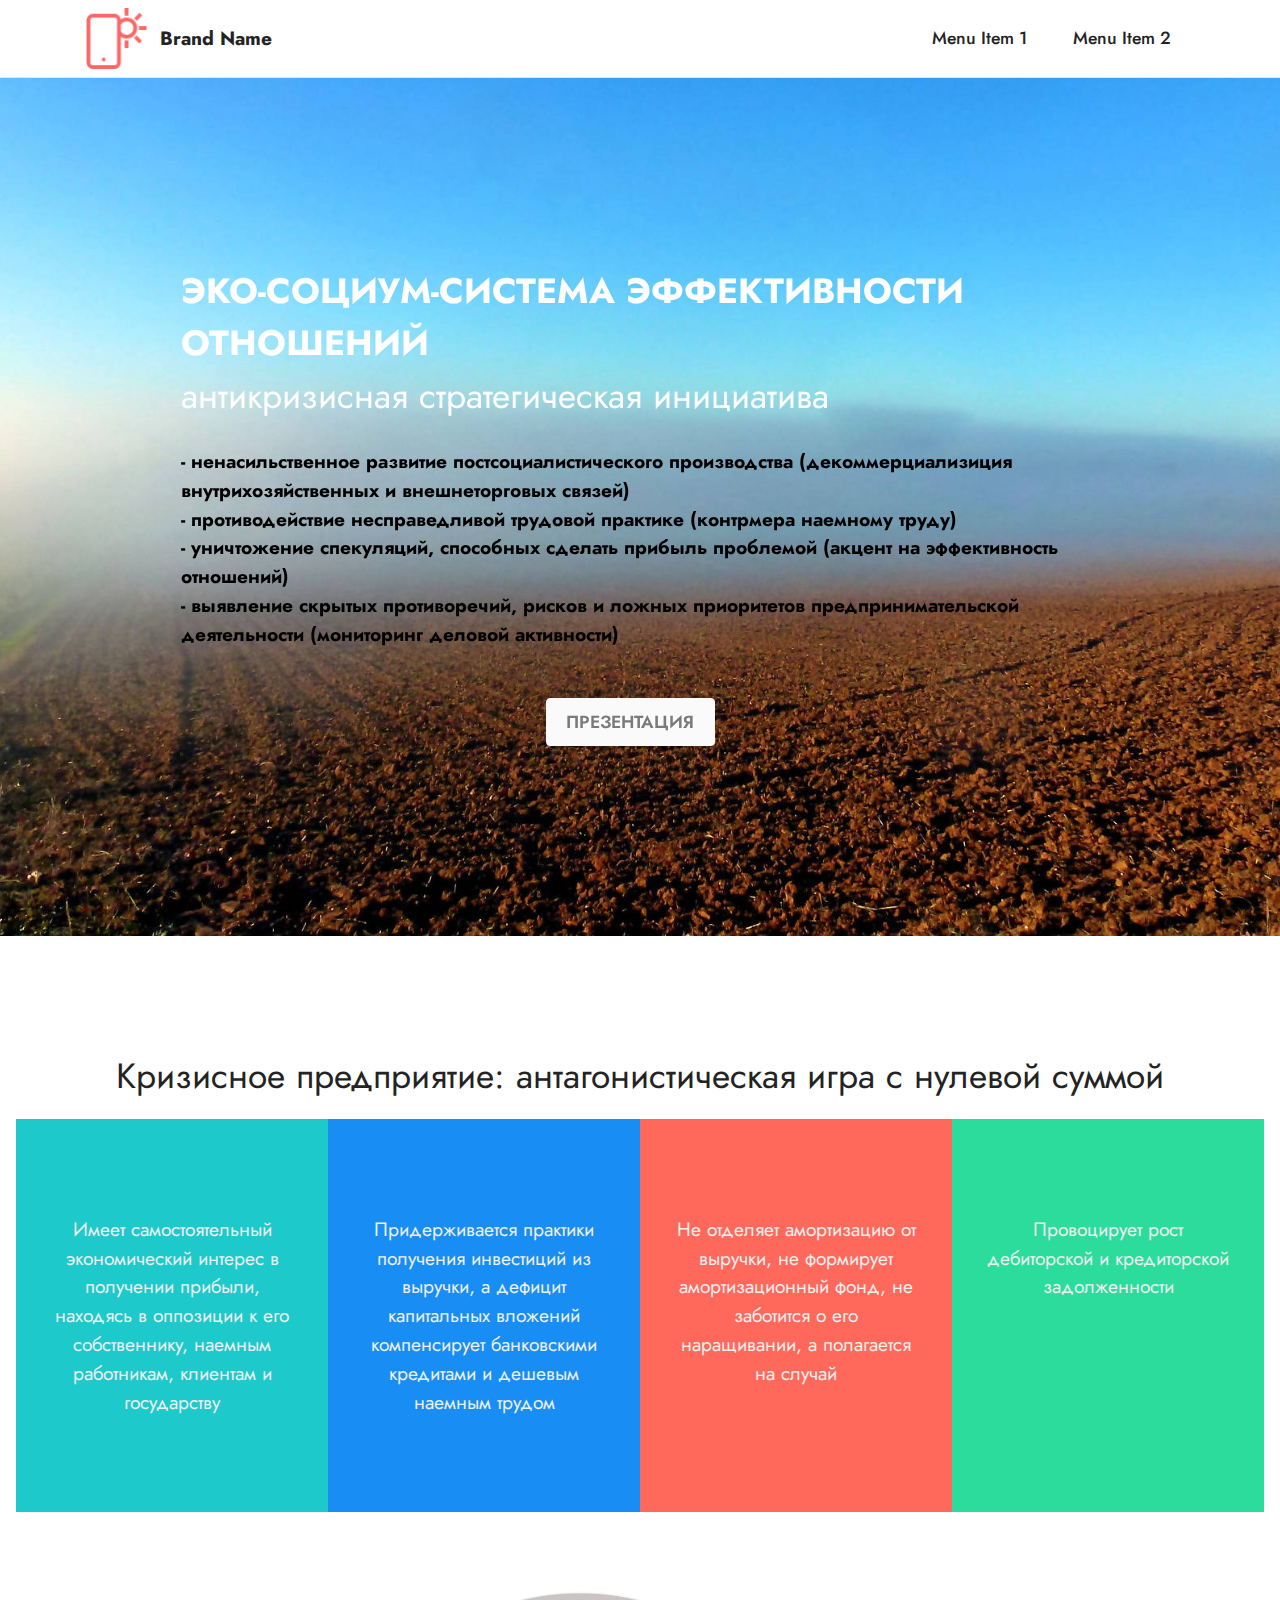
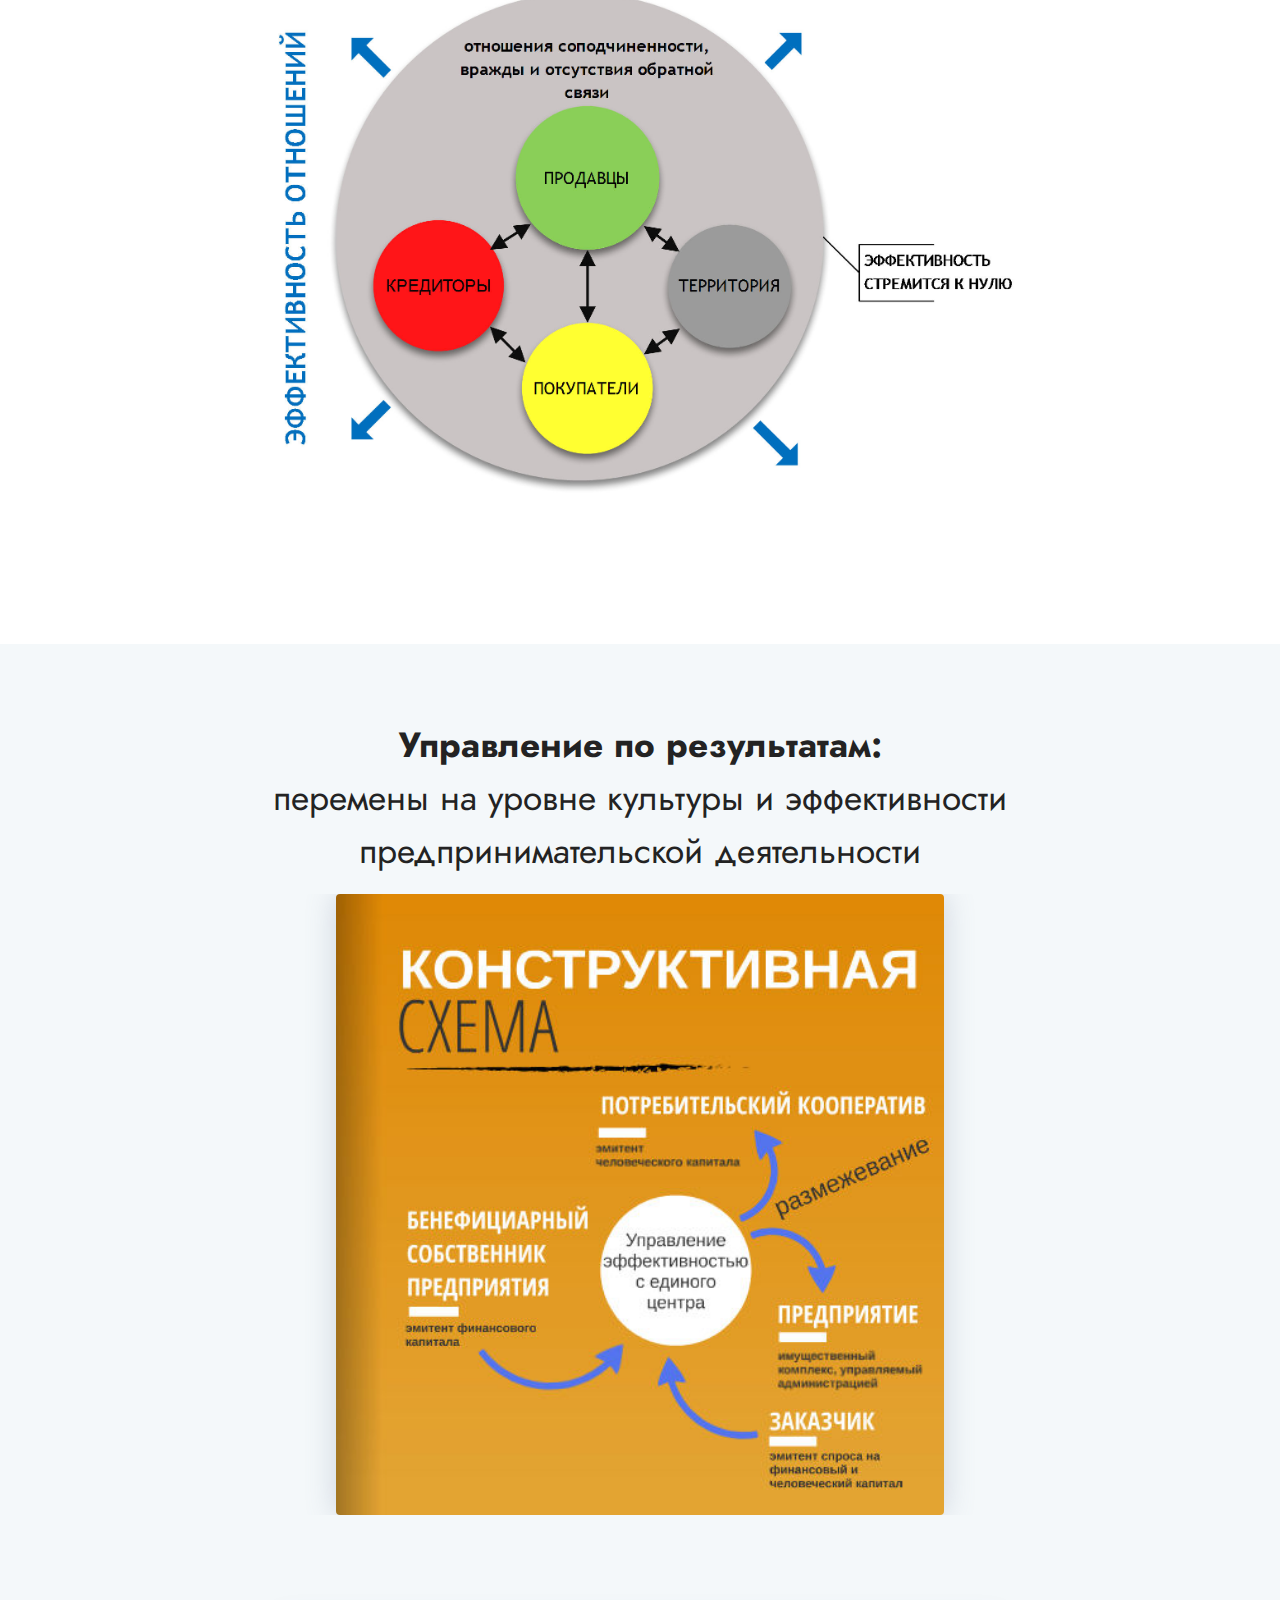
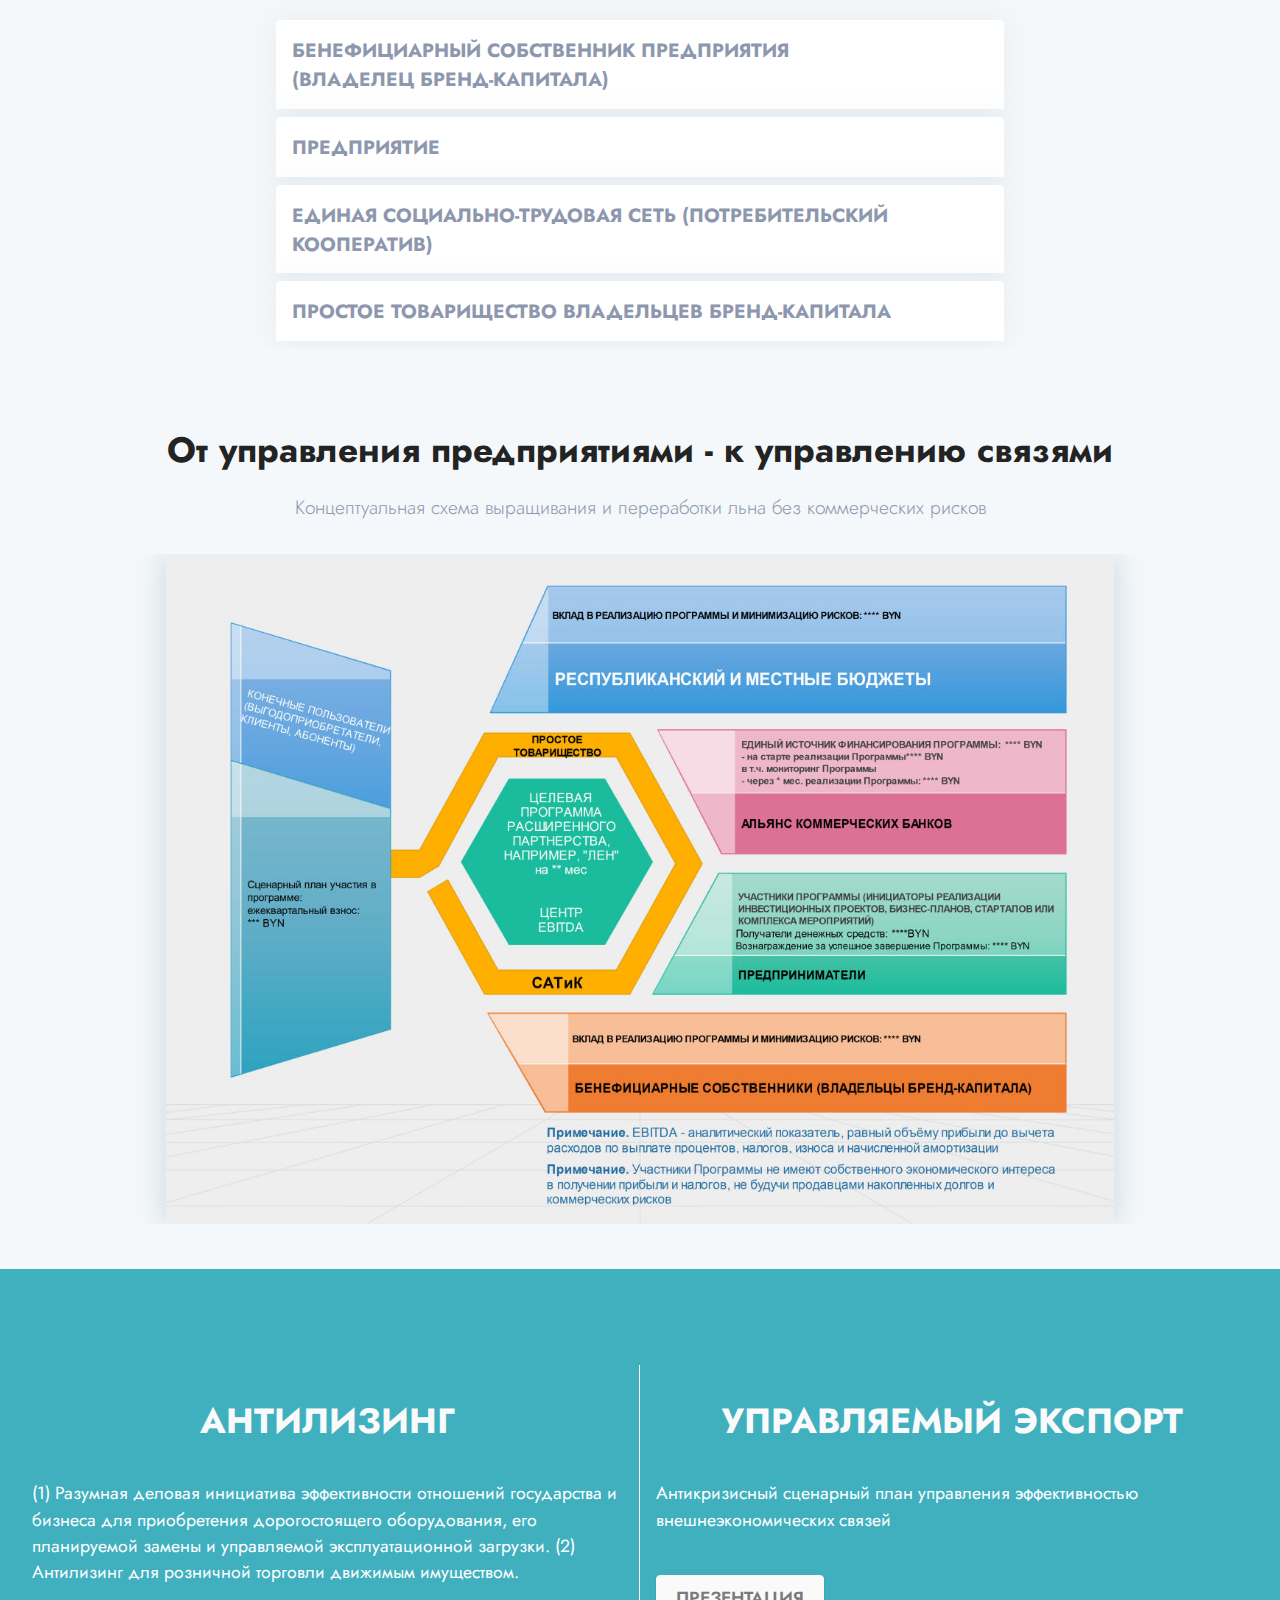
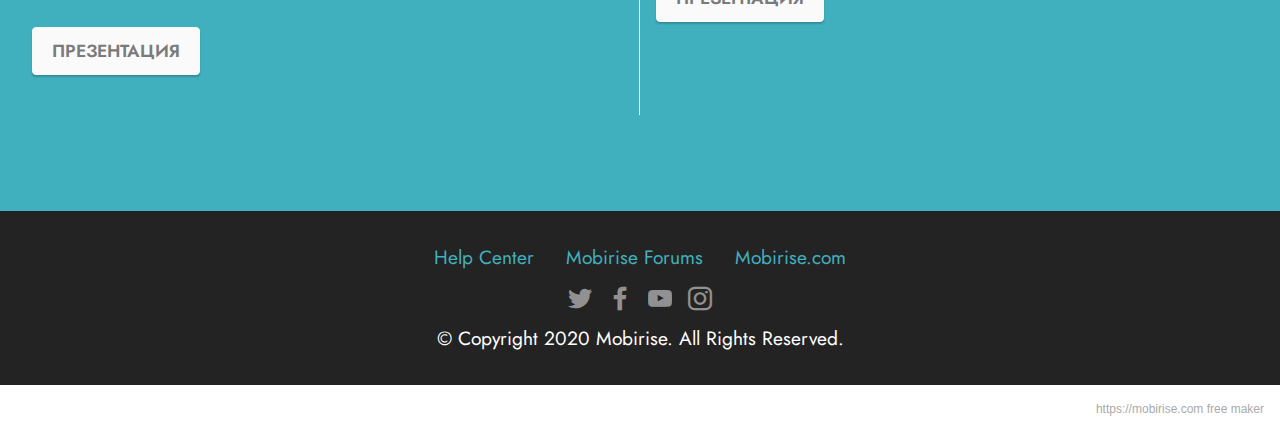
==== commit fde45640: "create github pages" ====
--- a/index.html
+++ b/index.html
@@ -184,15 +184,15 @@
 		<div class="row justify-content-center">
 			<div class="col-md-10 col-lg-8 content-block">
 				<div class="accordion-content">
-					<div id="bootstrap-accordion_17" class="panel-group accordionStyles accordion " role="tablist" aria-multiselectable="true">
+					<div id="bootstrap-accordion_8" class="panel-group accordionStyles accordion " role="tablist" aria-multiselectable="true">
 						<div class="card">
 							<div class="card-header" role="tab" id="headingOne">
-								<a role="button" class="collapsed panel-title text-black" data-toggle="collapse" data-core="" href="#collapse1_17" aria-expanded="false" aria-controls="collapse1">
+								<a role="button" class="collapsed panel-title text-black" data-toggle="collapse" data-core="" href="#collapse1_8" aria-expanded="false" aria-controls="collapse1">
 									<h4 class="mbr-fonts-style header-text display-7"><strong>БЕНЕФИЦИАРНЫЙ СОБСТВЕННИК ПРЕДПРИЯТИЯ <br>(ВЛАДЕЛЕЦ 
 БРЕНД-КАПИТАЛА)</strong></h4>
 								</a>
 							</div>
-							<div id="collapse1_17" class="panel-collapse noScroll collapse" role="tabpanel" aria-labelledby="headingOne" data-parent="#bootstrap-accordion_17">
+							<div id="collapse1_8" class="panel-collapse noScroll collapse" role="tabpanel" aria-labelledby="headingOne" data-parent="#bootstrap-accordion_8">
 								<div class="panel-body p-4">
 									<p class="mbr-fonts-style panel-text mbr-text display-7">
 										С банковского счета бенефициарного собственника и владельца бренд-капитала на банковский счет предприятия поступают инвестиции на создание и модернизацию рабочих мест. С банковского счета предприятия на банковский счет бенефициарного собственника - прибыль на вложенный капитал и амортизационные отчисления. Между собственником предприятия (эмитентом бренд-капитала), администрацией предприятия (проектным офисом), потребительским кооперативом (эмитентом человеческого капитала) и заказчиком (эмитентом спроса на человеческий и бренд-капитал) возникает канал обратной связи - предвестник эффективности.</p>
@@ -202,12 +202,12 @@
 
 						<div class="card">
 							<div class="card-header" role="tab" id="headingTwo">
-								<a role="button" class="collapsed panel-title text-black" data-toggle="collapse" data-core="" href="#collapse2_17" aria-expanded="false" aria-controls="collapse2">
+								<a role="button" class="collapsed panel-title text-black" data-toggle="collapse" data-core="" href="#collapse2_8" aria-expanded="false" aria-controls="collapse2">
 									<h4 class="mbr-fonts-style header-text display-7"><strong>ПРЕДПРИЯТИЕ</strong></h4>
 								</a>
 
 							</div>
-							<div id="collapse2_17" class="panel-collapse noScroll collapse" role="tabpanel" aria-labelledby="headingTwo" data-parent="#bootstrap-accordion_17">
+							<div id="collapse2_8" class="panel-collapse noScroll collapse" role="tabpanel" aria-labelledby="headingTwo" data-parent="#bootstrap-accordion_8">
 								<div class="panel-body p-4">
 									<p class="mbr-fonts-style panel-text mbr-text display-7">
 										Предприятие является имущественным комплексом, управление которым осуществляет администрация. Предприятие предоставляет рабочие места членам потребительского кооператива в качестве партнеров ведения бизнеса (эмитентов человеческого капитала). Администрация вправе прибегать к найму рабочей силы (подвергать владельца бренд-капитала коммерческим рискам) в исключительных случаях. </p>
@@ -217,12 +217,12 @@
 
 						<div class="card">
 							<div class="card-header" role="tab" id="headingThree">
-								<a role="button" class="collapsed panel-title text-black" data-toggle="collapse" data-core="" href="#collapse3_17" aria-expanded="false" aria-controls="collapse3">
+								<a role="button" class="collapsed panel-title text-black" data-toggle="collapse" data-core="" href="#collapse3_8" aria-expanded="false" aria-controls="collapse3">
 									<h4 class="mbr-fonts-style header-text display-7"><strong>ЕДИНАЯ СОЦИАЛЬНО-ТРУДОВАЯ СЕТЬ (ПОТРЕБИТЕЛЬСКИЙ КООПЕРАТИВ)</strong></h4>
 
 								</a>
 							</div>
-							<div id="collapse3_17" class="panel-collapse noScroll collapse" role="tabpanel" aria-labelledby="headingThree" data-parent="#bootstrap-accordion_17">
+							<div id="collapse3_8" class="panel-collapse noScroll collapse" role="tabpanel" aria-labelledby="headingThree" data-parent="#bootstrap-accordion_8">
 								<div class="panel-body p-4">
 									<p class="mbr-fonts-style panel-text mbr-text display-7">
 										Потребительский кооператив обеспечивает субъектность физических лиц, претендующих на эмиссию человеческого капитала. Целевые ориентиры и приоритеты кооперативного движения выступают контрмерой наемному труду, так как член единой социально-трудовой сети является эмитентом человеческого капитала, представленного в форме именного абонемента. Именной абонемент реализуется кооперативом в структуре САТиК.</p>
@@ -232,13 +232,13 @@
 
 						<div class="card">
 							<div class="card-header" role="tab" id="headingFour">
-								<a role="button" class="collapsed panel-title text-black" data-toggle="collapse" data-core="" href="#collapse4_17" aria-expanded="false" aria-controls="collapse4">
+								<a role="button" class="collapsed panel-title text-black" data-toggle="collapse" data-core="" href="#collapse4_8" aria-expanded="false" aria-controls="collapse4">
 									<h4 class="mbr-fonts-style header-text display-7"><strong>ПРОСТОЕ ТОВАРИЩЕСТВО ВЛАДЕЛЬЦЕВ БРЕНД-КАПИТАЛА
 </strong></h4>
 
 								</a>
 							</div>
-							<div id="collapse4_17" class="panel-collapse noScroll collapse" role="tabpanel" aria-labelledby="headingFour" data-parent="#bootstrap-accordion_17">
+							<div id="collapse4_8" class="panel-collapse noScroll collapse" role="tabpanel" aria-labelledby="headingFour" data-parent="#bootstrap-accordion_8">
 								<div class="panel-body p-4">
 									<p class="mbr-fonts-style panel-text mbr-text display-7">
 										Управление отношениями эффективности (кооперации труда и капитала) осуществляется с единого центра, оформленного владельцами бренд-капитала. Чтобы эффективность стала реальностью важно нейтрализовать самостоятельный экономический интерес субъектов ведения бизнеса и обеспечить разумное партнерство на всей цепочке товародвижения. САТиК является прецедентом ненасильственного экономического развития отдельных предприятий и территорий, для которых фактор прибыли и налогов стал обременительным и контрпродуктивным.
@@ -271,6 +271,30 @@
 			
 		</div>
 	</figure>
+</section>
+
+<section class="info2 cid-sr4ACzy9Uy" id="info2-s">
+    
+    
+    <div class="align-center container-fluid">
+        <div class="row justify-content-center">
+            <div class="card col-12 col-lg-6">
+                <div class="wrapper">
+                    <h3 class="mbr-section-title mb-4 mbr-fonts-style display-5"><strong>АНТИЛИЗИНГ</strong></h3>
+                    <p class="mbr-text mb-4 mbr-fonts-style display-4">(1) Разумная деловая инициатива эффективности отношений государства и бизнеса для приобретения дорогостоящего оборудования, его планируемой замены и управляемой эксплуатационной загрузки. (2) Антилизинг для розничной торговли движимым имуществом.</p>
+                    <div class="mbr-section-btn"><a class="btn btn-white display-4" href="https://mobiri.se">ПРЕЗЕНТАЦИЯ</a></div>
+                </div>
+            </div>
+            <div class="col-12 col-lg-6">
+                <div class="wrapper">
+                    <h3 class="mbr-section-title mbr-fonts-style mb-4 display-5">
+                        <strong>УПРАВЛЯЕМЫЙ ЭКСПОРТ</strong></h3>
+                    <p class="mbr-text mbr-fonts-style mb-4 display-4">Антикризисный сценарный план управления эффективностью внешнеэкономических связей&nbsp;<br></p>
+                    <div class="mbr-section-btn"><a class="btn btn-white display-4" href="https://mobiri.se">ПРЕЗЕНТАЦИЯ</a></div>
+                </div>
+            </div>
+        </div>
+    </div>
 </section>
 
 <section class="footer3 cid-s48P1Icc8J" once="footers" id="footer3-i">
@@ -323,7 +347,7 @@
             </div>
         </div>
     </div>
-</section><section style="background-color: #fff; font-family: -apple-system, BlinkMacSystemFont, 'Segoe UI', 'Roboto', 'Helvetica Neue', Arial, sans-serif; color:#aaa; font-size:12px; padding: 0; align-items: center; display: flex;"><a href="https://mobirise.site/a" style="flex: 1 1; height: 3rem; padding-left: 1rem;"></a><p style="flex: 0 0 auto; margin:0; padding-right:1rem;"><a href="https://mobirise.site/i" style="color:#aaa;">Built with Mobirise</a> web page creator</p></section><script src="assets/web/assets/jquery/jquery.min.js"></script>  <script src="assets/popper/popper.min.js"></script>  <script src="assets/tether/tether.min.js"></script>  <script src="assets/bootstrap/js/bootstrap.min.js"></script>  <script src="assets/smoothscroll/smooth-scroll.js"></script>  <script src="assets/parallax/jarallax.min.js"></script>  <script src="assets/dropdown/js/nav-dropdown.js"></script>  <script src="assets/dropdown/js/navbar-dropdown.js"></script>  <script src="assets/touchswipe/jquery.touch-swipe.min.js"></script>  <script src="assets/theme/js/script.js"></script>  
+</section><section style="background-color: #fff; font-family: -apple-system, BlinkMacSystemFont, 'Segoe UI', 'Roboto', 'Helvetica Neue', Arial, sans-serif; color:#aaa; font-size:12px; padding: 0; align-items: center; display: flex;"><a href="https://mobirise.site/x" style="flex: 1 1; height: 3rem; padding-left: 1rem;"></a><p style="flex: 0 0 auto; margin:0; padding-right:1rem;"><a href="https://mobirise.site" style="color:#aaa;">https://mobirise.com</a> free maker</p></section><script src="assets/web/assets/jquery/jquery.min.js"></script>  <script src="assets/popper/popper.min.js"></script>  <script src="assets/tether/tether.min.js"></script>  <script src="assets/bootstrap/js/bootstrap.min.js"></script>  <script src="assets/smoothscroll/smooth-scroll.js"></script>  <script src="assets/parallax/jarallax.min.js"></script>  <script src="assets/dropdown/js/nav-dropdown.js"></script>  <script src="assets/dropdown/js/navbar-dropdown.js"></script>  <script src="assets/touchswipe/jquery.touch-swipe.min.js"></script>  <script src="assets/theme/js/script.js"></script>  
   
   
 
--- a/assets/mobirise/css/mbr-additional.css
+++ b/assets/mobirise/css/mbr-additional.css
@@ -1244,6 +1244,36 @@
 .cid-sr4ynzraGt .image-block .img-caption p {
   margin-bottom: 0;
 }
+.cid-sr4ACzy9Uy {
+  padding-top: 6rem;
+  padding-bottom: 6rem;
+  background-color: #40b0bf;
+}
+.cid-sr4ACzy9Uy .card {
+  border-radius: 0;
+}
+@media (min-width: 992px) {
+  .cid-sr4ACzy9Uy .card {
+    border-right: 1px solid white;
+  }
+}
+@media (max-width: 991px) {
+  .cid-sr4ACzy9Uy .card {
+    border-right: 0px;
+    border-bottom: 1px solid white;
+  }
+}
+.cid-sr4ACzy9Uy .wrapper {
+  padding: 30px 0;
+}
+.cid-sr4ACzy9Uy .mbr-section-title {
+  color: #fafafa;
+}
+.cid-sr4ACzy9Uy .mbr-text,
+.cid-sr4ACzy9Uy .mbr-section-btn {
+  color: #ffffff;
+  text-align: left;
+}
 .cid-s48P1Icc8J {
   padding-top: 2rem;
   padding-bottom: 2rem;
--- a/assets/mobirise/css/mbr-additional.css
+++ b/assets/mobirise/css/mbr-additional.css
@@ -1244,6 +1244,36 @@
 .cid-sr4ynzraGt .image-block .img-caption p {
   margin-bottom: 0;
 }
+.cid-sr4ACzy9Uy {
+  padding-top: 6rem;
+  padding-bottom: 6rem;
+  background-color: #40b0bf;
+}
+.cid-sr4ACzy9Uy .card {
+  border-radius: 0;
+}
+@media (min-width: 992px) {
+  .cid-sr4ACzy9Uy .card {
+    border-right: 1px solid white;
+  }
+}
+@media (max-width: 991px) {
+  .cid-sr4ACzy9Uy .card {
+    border-right: 0px;
+    border-bottom: 1px solid white;
+  }
+}
+.cid-sr4ACzy9Uy .wrapper {
+  padding: 30px 0;
+}
+.cid-sr4ACzy9Uy .mbr-section-title {
+  color: #fafafa;
+}
+.cid-sr4ACzy9Uy .mbr-text,
+.cid-sr4ACzy9Uy .mbr-section-btn {
+  color: #ffffff;
+  text-align: left;
+}
 .cid-s48P1Icc8J {
   padding-top: 2rem;
   padding-bottom: 2rem;
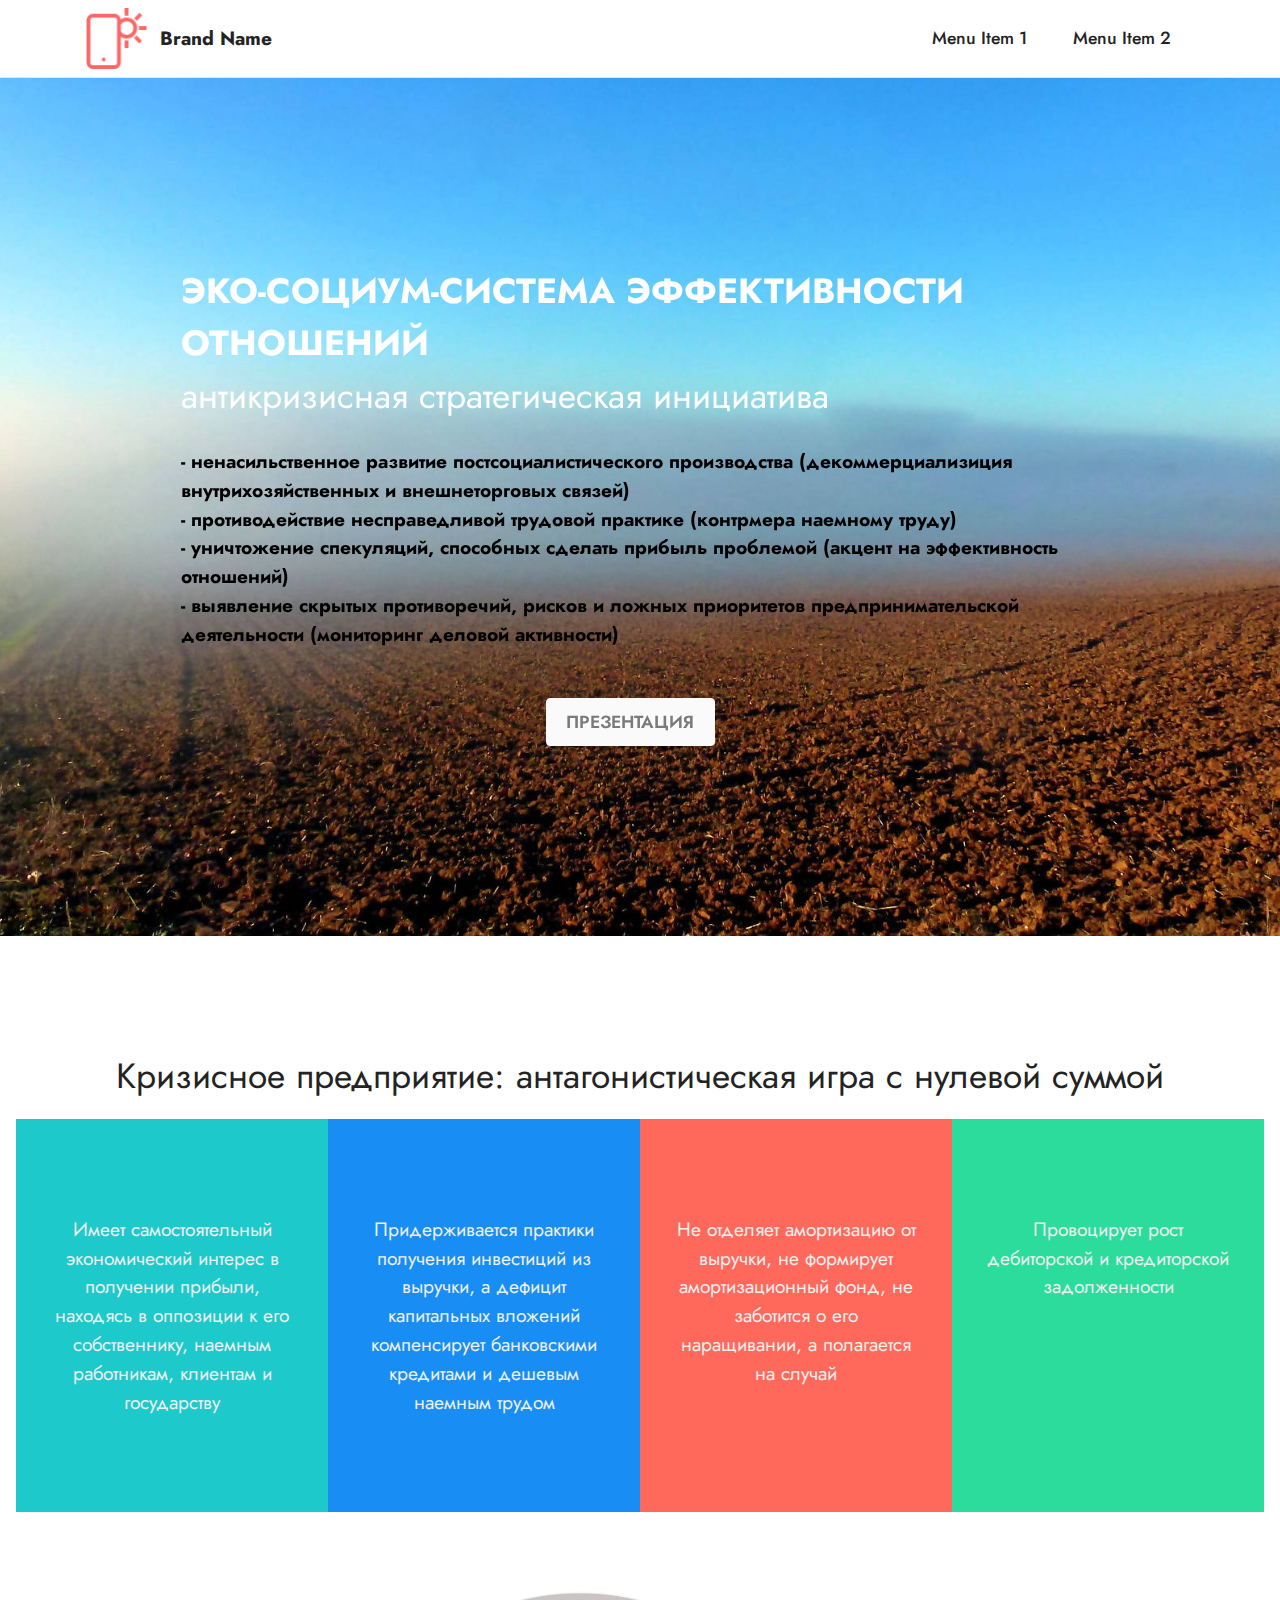
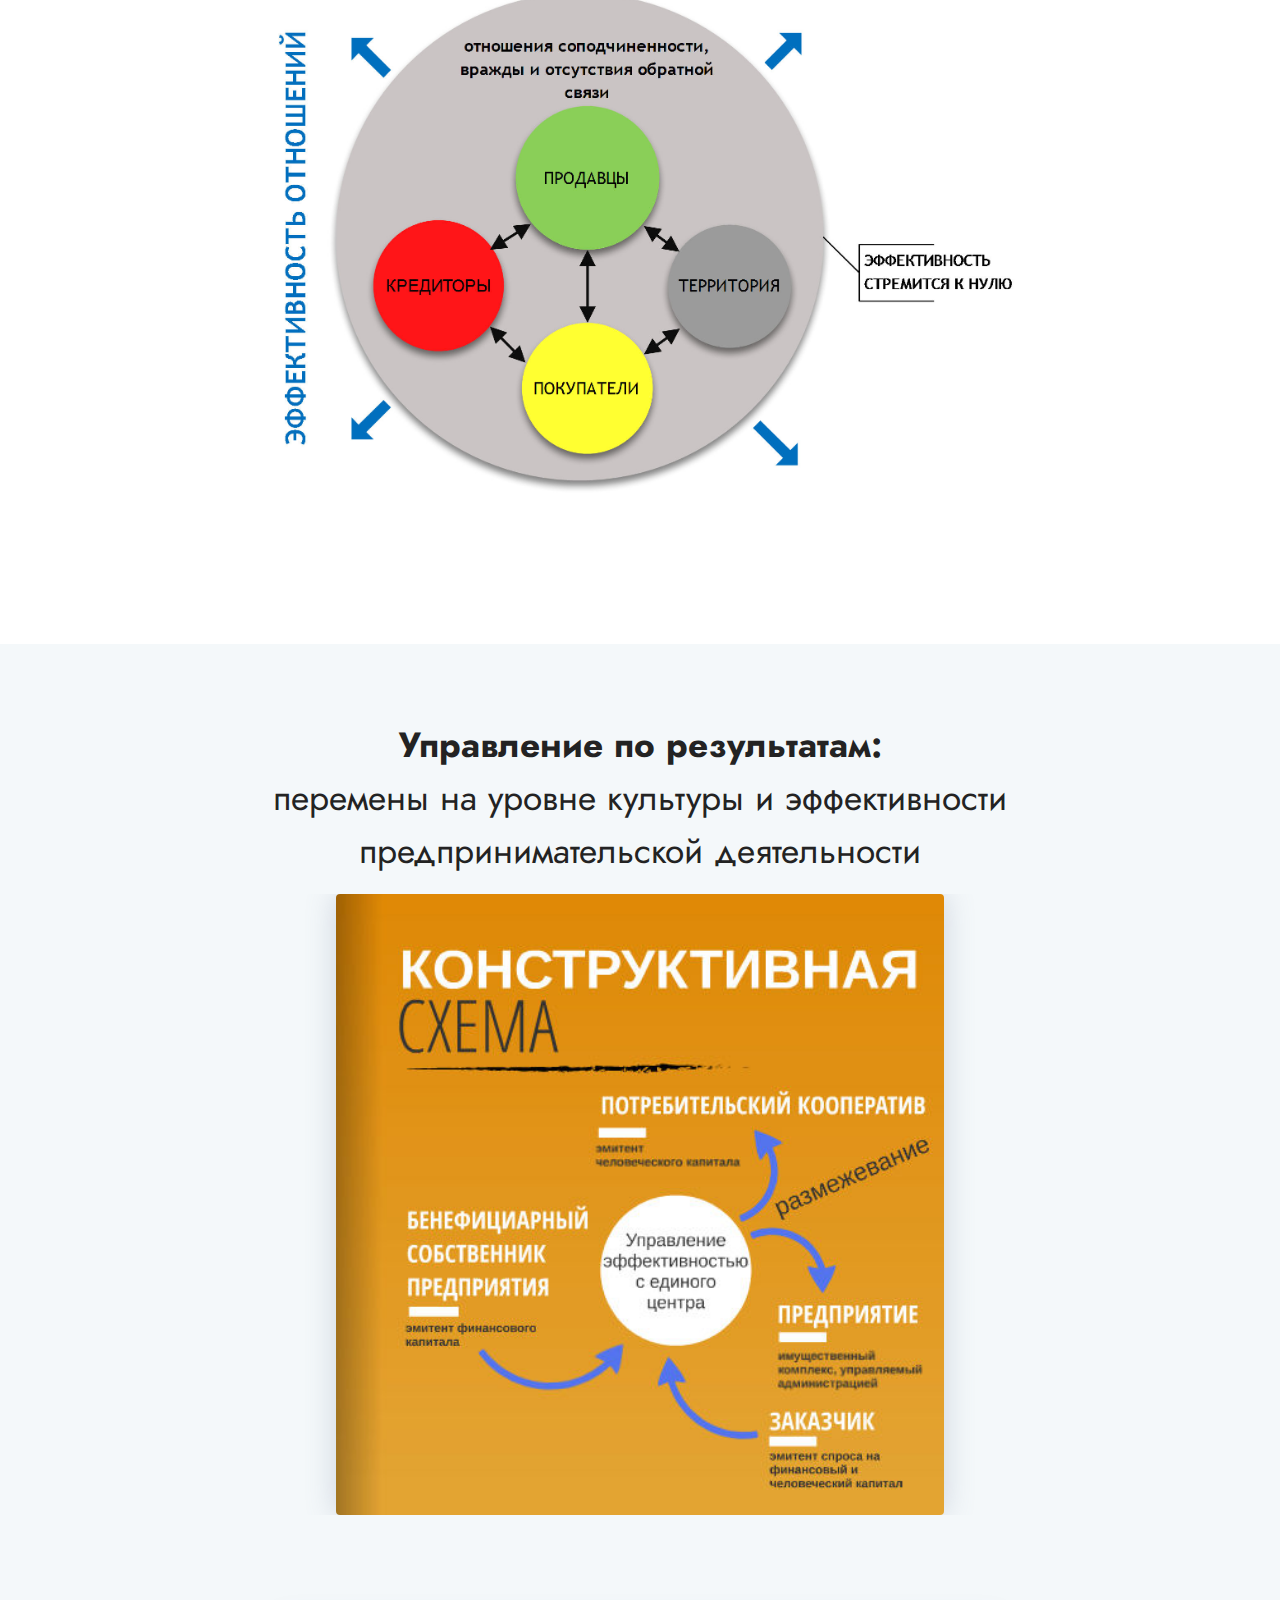
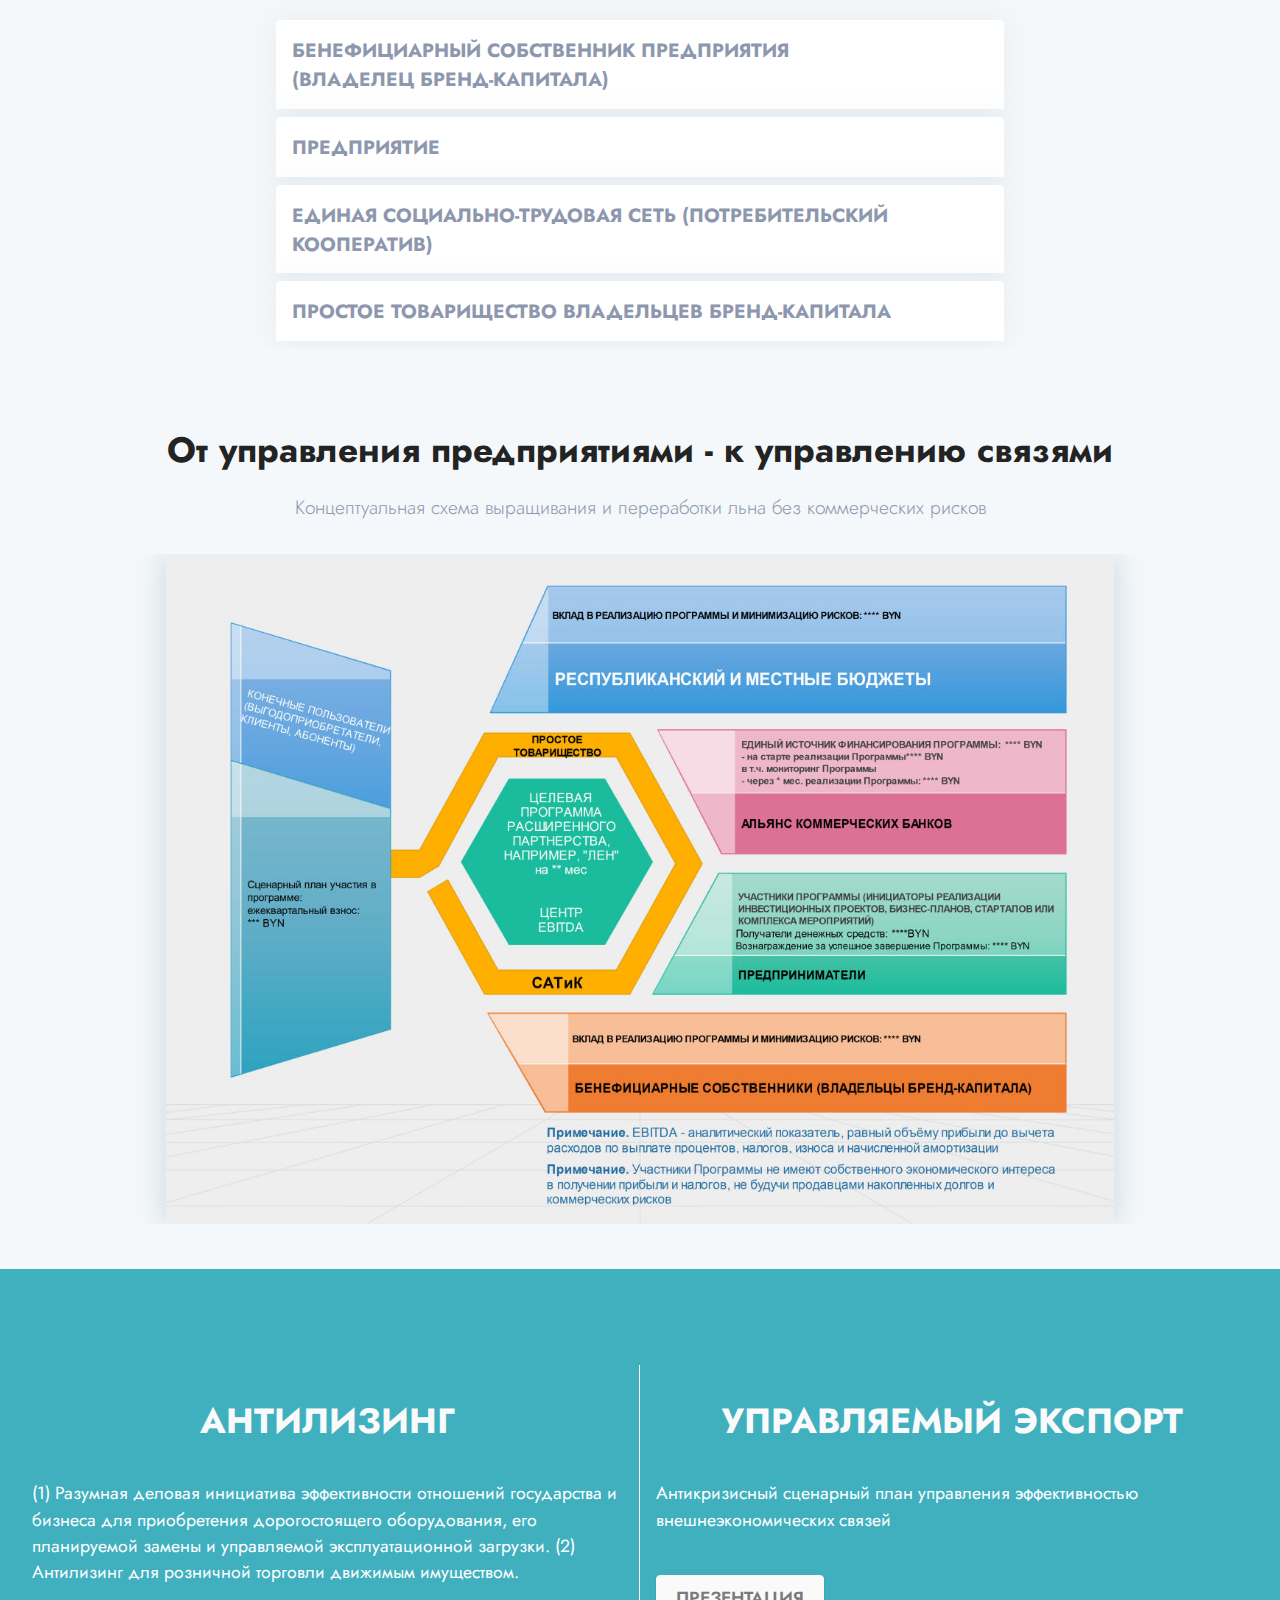
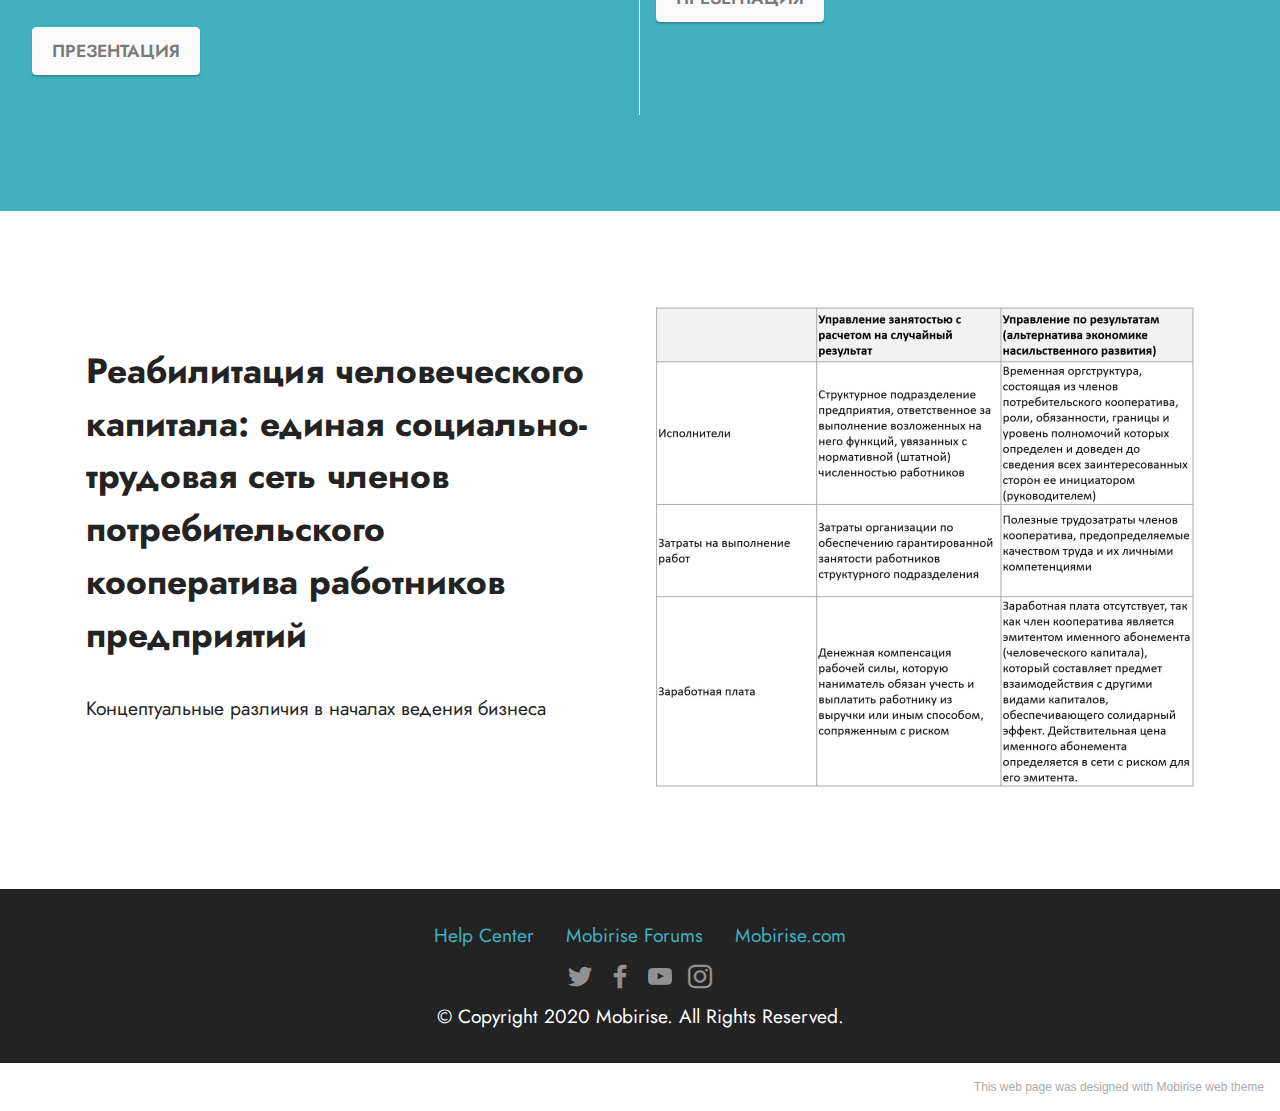
==== commit 1fc2427e: "create github pages" ====
--- a/index.html
+++ b/index.html
@@ -11,6 +11,7 @@
   
   
   <title>Home</title>
+  <link rel="stylesheet" href="assets/web/assets/mobirise-icons2/mobirise2.css">
   <link rel="stylesheet" href="assets/web/assets/mobirise-icons/mobirise-icons.css">
   <link rel="stylesheet" href="assets/tether/tether.min.css">
   <link rel="stylesheet" href="assets/bootstrap/css/bootstrap.min.css">
@@ -282,7 +283,7 @@
                 <div class="wrapper">
                     <h3 class="mbr-section-title mb-4 mbr-fonts-style display-5"><strong>АНТИЛИЗИНГ</strong></h3>
                     <p class="mbr-text mb-4 mbr-fonts-style display-4">(1) Разумная деловая инициатива эффективности отношений государства и бизнеса для приобретения дорогостоящего оборудования, его планируемой замены и управляемой эксплуатационной загрузки. (2) Антилизинг для розничной торговли движимым имуществом.</p>
-                    <div class="mbr-section-btn"><a class="btn btn-white display-4" href="https://mobiri.se">ПРЕЗЕНТАЦИЯ</a></div>
+                    <div class="mbr-section-btn"><a class="btn btn-white display-4" href="https://antieconomy.com/alternativnyj-lizing/">ПРЕЗЕНТАЦИЯ</a></div>
                 </div>
             </div>
             <div class="col-12 col-lg-6">
@@ -290,7 +291,33 @@
                     <h3 class="mbr-section-title mbr-fonts-style mb-4 display-5">
                         <strong>УПРАВЛЯЕМЫЙ ЭКСПОРТ</strong></h3>
                     <p class="mbr-text mbr-fonts-style mb-4 display-4">Антикризисный сценарный план управления эффективностью внешнеэкономических связей&nbsp;<br></p>
-                    <div class="mbr-section-btn"><a class="btn btn-white display-4" href="https://mobiri.se">ПРЕЗЕНТАЦИЯ</a></div>
+                    <div class="mbr-section-btn"><a class="btn btn-white display-4" href="https://antieconomy.com/upravlyaemyj-eksport2/">ПРЕЗЕНТАЦИЯ</a></div>
+                </div>
+            </div>
+        </div>
+    </div>
+</section>
+
+<section class="features11 cid-sr4SH8XCp5" id="features12-u">
+
+    
+    
+    <div class="container">
+        <div class="row align-items-center">
+            <div class="col-12 col-lg">
+                <div class="card-wrapper">
+                    <div class="card-box">
+                        <h4 class="card-title mbr-fonts-style mb-4 display-5"><strong>Реабилитация человеческого капитала: единая социально-трудовая сеть членов потребительского кооператива работников предприятий</strong></h4>
+                        <p class="mbr-text mbr-fonts-style mb-4 display-7">
+                            Концептуальные различия в началах ведения бизнеса</p>
+                        
+                        
+                    </div>
+                </div>
+            </div>
+            <div class="col-12 col-lg-6 md-pb">
+                <div class="image-wrapper">
+                    <img src="assets/images/04-1-1076x972.jpg" alt="Mobirise">
                 </div>
             </div>
         </div>
@@ -347,7 +374,7 @@
             </div>
         </div>
     </div>
-</section><section style="background-color: #fff; font-family: -apple-system, BlinkMacSystemFont, 'Segoe UI', 'Roboto', 'Helvetica Neue', Arial, sans-serif; color:#aaa; font-size:12px; padding: 0; align-items: center; display: flex;"><a href="https://mobirise.site/x" style="flex: 1 1; height: 3rem; padding-left: 1rem;"></a><p style="flex: 0 0 auto; margin:0; padding-right:1rem;"><a href="https://mobirise.site" style="color:#aaa;">https://mobirise.com</a> free maker</p></section><script src="assets/web/assets/jquery/jquery.min.js"></script>  <script src="assets/popper/popper.min.js"></script>  <script src="assets/tether/tether.min.js"></script>  <script src="assets/bootstrap/js/bootstrap.min.js"></script>  <script src="assets/smoothscroll/smooth-scroll.js"></script>  <script src="assets/parallax/jarallax.min.js"></script>  <script src="assets/dropdown/js/nav-dropdown.js"></script>  <script src="assets/dropdown/js/navbar-dropdown.js"></script>  <script src="assets/touchswipe/jquery.touch-swipe.min.js"></script>  <script src="assets/theme/js/script.js"></script>  
+</section><section style="background-color: #fff; font-family: -apple-system, BlinkMacSystemFont, 'Segoe UI', 'Roboto', 'Helvetica Neue', Arial, sans-serif; color:#aaa; font-size:12px; padding: 0; align-items: center; display: flex;"><a href="https://mobirise.site/p" style="flex: 1 1; height: 3rem; padding-left: 1rem;"></a><p style="flex: 0 0 auto; margin:0; padding-right:1rem;"><a href="https://mobirise.site/q" style="color:#aaa;">This web page</a> was designed with Mobirise web theme</p></section><script src="assets/web/assets/jquery/jquery.min.js"></script>  <script src="assets/popper/popper.min.js"></script>  <script src="assets/tether/tether.min.js"></script>  <script src="assets/bootstrap/js/bootstrap.min.js"></script>  <script src="assets/smoothscroll/smooth-scroll.js"></script>  <script src="assets/parallax/jarallax.min.js"></script>  <script src="assets/dropdown/js/nav-dropdown.js"></script>  <script src="assets/dropdown/js/navbar-dropdown.js"></script>  <script src="assets/touchswipe/jquery.touch-swipe.min.js"></script>  <script src="assets/theme/js/script.js"></script>  
   
   
 
--- a/assets/web/assets/mobirise-icons2/mobirise2.css
+++ b/assets/web/assets/mobirise-icons2/mobirise2.css
@@ -0,0 +1,498 @@
+@font-face {
+  font-family: 'Moririse2';
+  font-display: swap;
+  src:  url('mobirise2.eot?f2bix4');
+  src:  url('mobirise2.eot?f2bix4#iefix') format('embedded-opentype'),
+    url('mobirise2.ttf?f2bix4') format('truetype'),
+    url('mobirise2.woff?f2bix4') format('woff'),
+    url('mobirise2.svg?f2bix4#mobirise2') format('svg');
+  font-weight: normal;
+  font-style: normal;
+}
+
+[class^="mobi-"], [class*=" mobi-"] {
+  /* use !important to prevent issues with browser extensions that change fonts */
+  font-family: 'Moririse2' !important;
+  speak: none;
+  font-style: normal;
+  font-weight: normal;
+  font-variant: normal;
+  text-transform: none;
+  line-height: 1;
+
+  /* Better Font Rendering =========== */
+  -webkit-font-smoothing: antialiased;
+  -moz-osx-font-smoothing: grayscale;
+}
+
+.mobi-mbri-add-submenu:before {
+  content: "\e900";
+}
+.mobi-mbri-alert:before {
+  content: "\e901";
+}
+.mobi-mbri-align-center:before {
+  content: "\e902";
+}
+.mobi-mbri-align-justify:before {
+  content: "\e903";
+}
+.mobi-mbri-align-left:before {
+  content: "\e904";
+}
+.mobi-mbri-align-right:before {
+  content: "\e905";
+}
+.mobi-mbri-android:before {
+  content: "\e906";
+}
+.mobi-mbri-apple:before {
+  content: "\e907";
+}
+.mobi-mbri-arrow-down:before {
+  content: "\e908";
+}
+.mobi-mbri-arrow-next:before {
+  content: "\e909";
+}
+.mobi-mbri-arrow-prev:before {
+  content: "\e90a";
+}
+.mobi-mbri-arrow-up:before {
+  content: "\e90b";
+}
+.mobi-mbri-bold:before {
+  content: "\e90c";
+}
+.mobi-mbri-bookmark:before {
+  content: "\e90d";
+}
+.mobi-mbri-bootstrap:before {
+  content: "\e90e";
+}
+.mobi-mbri-briefcase:before {
+  content: "\e90f";
+}
+.mobi-mbri-browse:before {
+  content: "\e910";
+}
+.mobi-mbri-bulleted-list:before {
+  content: "\e911";
+}
+.mobi-mbri-calendar:before {
+  content: "\e912";
+}
+.mobi-mbri-camera:before {
+  content: "\e913";
+}
+.mobi-mbri-cart-add:before {
+  content: "\e914";
+}
+.mobi-mbri-cart-full:before {
+  content: "\e915";
+}
+.mobi-mbri-cash:before {
+  content: "\e916";
+}
+.mobi-mbri-change-style:before {
+  content: "\e917";
+}
+.mobi-mbri-chat:before {
+  content: "\e918";
+}
+.mobi-mbri-clock:before {
+  content: "\e919";
+}
+.mobi-mbri-close:before {
+  content: "\e91a";
+}
+.mobi-mbri-cloud:before {
+  content: "\e91b";
+}
+.mobi-mbri-code:before {
+  content: "\e91c";
+}
+.mobi-mbri-contact-form:before {
+  content: "\e91d";
+}
+.mobi-mbri-credit-card:before {
+  content: "\e91e";
+}
+.mobi-mbri-cursor-click:before {
+  content: "\e91f";
+}
+.mobi-mbri-cust-feedback:before {
+  content: "\e920";
+}
+.mobi-mbri-database:before {
+  content: "\e921";
+}
+.mobi-mbri-delivery:before {
+  content: "\e922";
+}
+.mobi-mbri-desktop:before {
+  content: "\e923";
+}
+.mobi-mbri-devices:before {
+  content: "\e924";
+}
+.mobi-mbri-down:before {
+  content: "\e925";
+}
+.mobi-mbri-download-2:before {
+  content: "\e926";
+}
+.mobi-mbri-download:before {
+  content: "\e927";
+}
+.mobi-mbri-drag-n-drop-2:before {
+  content: "\e928";
+}
+.mobi-mbri-drag-n-drop:before {
+  content: "\e929";
+}
+.mobi-mbri-edit-2:before {
+  content: "\e92a";
+}
+.mobi-mbri-edit:before {
+  content: "\e92b";
+}
+.mobi-mbri-error:before {
+  content: "\e92c";
+}
+.mobi-mbri-extension:before {
+  content: "\e92d";
+}
+.mobi-mbri-features:before {
+  content: "\e92e";
+}
+.mobi-mbri-file:before {
+  content: "\e92f";
+}
+.mobi-mbri-flag:before {
+  content: "\e930";
+}
+.mobi-mbri-folder:before {
+  content: "\e931";
+}
+.mobi-mbri-gift:before {
+  content: "\e932";
+}
+.mobi-mbri-github:before {
+  content: "\e933";
+}
+.mobi-mbri-globe-2:before {
+  content: "\e934";
+}
+.mobi-mbri-globe:before {
+  content: "\e935";
+}
+.mobi-mbri-growing-chart:before {
+  content: "\e936";
+}
+.mobi-mbri-hearth:before {
+  content: "\e937";
+}
+.mobi-mbri-help:before {
+  content: "\e938";
+}
+.mobi-mbri-home:before {
+  content: "\e939";
+}
+.mobi-mbri-hot-cup:before {
+  content: "\e93a";
+}
+.mobi-mbri-idea:before {
+  content: "\e93b";
+}
+.mobi-mbri-image-gallery:before {
+  content: "\e93c";
+}
+.mobi-mbri-image-slider:before {
+  content: "\e93d";
+}
+.mobi-mbri-info:before {
+  content: "\e93e";
+}
+.mobi-mbri-italic:before {
+  content: "\e93f";
+}
+.mobi-mbri-key:before {
+  content: "\e940";
+}
+.mobi-mbri-laptop:before {
+  content: "\e941";
+}
+.mobi-mbri-layers:before {
+  content: "\e942";
+}
+.mobi-mbri-left-right:before {
+  content: "\e943";
+}
+.mobi-mbri-left:before {
+  content: "\e944";
+}
+.mobi-mbri-letter:before {
+  content: "\e945";
+}
+.mobi-mbri-like:before {
+  content: "\e946";
+}
+.mobi-mbri-link:before {
+  content: "\e947";
+}
+.mobi-mbri-lock:before {
+  content: "\e948";
+}
+.mobi-mbri-login:before {
+  content: "\e949";
+}
+.mobi-mbri-logout:before {
+  content: "\e94a";
+}
+.mobi-mbri-magic-stick:before {
+  content: "\e94b";
+}
+.mobi-mbri-map-pin:before {
+  content: "\e94c";
+}
+.mobi-mbri-menu:before {
+  content: "\e94d";
+}
+.mobi-mbri-mobile-2:before {
+  content: "\e94e";
+}
+.mobi-mbri-mobile-horizontal:before {
+  content: "\e94f";
+}
+.mobi-mbri-mobile:before {
+  content: "\e950";
+}
+.mobi-mbri-mobirise:before {
+  content: "\e951";
+}
+.mobi-mbri-more-horizontal:before {
+  content: "\e952";
+}
+.mobi-mbri-more-vertical:before {
+  content: "\e953";
+}
+.mobi-mbri-music:before {
+  content: "\e954";
+}
+.mobi-mbri-new-file:before {
+  content: "\e955";
+}
+.mobi-mbri-numbered-list:before {
+  content: "\e956";
+}
+.mobi-mbri-opened-folder:before {
+  content: "\e957";
+}
+.mobi-mbri-pages:before {
+  content: "\e958";
+}
+.mobi-mbri-paper-plane:before {
+  content: "\e959";
+}
+.mobi-mbri-paperclip:before {
+  content: "\e95a";
+}
+.mobi-mbri-phone:before {
+  content: "\e95b";
+}
+.mobi-mbri-photo:before {
+  content: "\e95c";
+}
+.mobi-mbri-photos:before {
+  content: "\e95d";
+}
+.mobi-mbri-pin:before {
+  content: "\e95e";
+}
+.mobi-mbri-play:before {
+  content: "\e95f";
+}
+.mobi-mbri-plus:before {
+  content: "\e960";
+}
+.mobi-mbri-preview:before {
+  content: "\e961";
+}
+.mobi-mbri-print:before {
+  content: "\e962";
+}
+.mobi-mbri-protect:before {
+  content: "\e963";
+}
+.mobi-mbri-question:before {
+  content: "\e964";
+}
+.mobi-mbri-quote-left:before {
+  content: "\e965";
+}
+.mobi-mbri-quote-right:before {
+  content: "\e966";
+}
+.mobi-mbri-redo:before {
+  content: "\e967";
+}
+.mobi-mbri-refresh:before {
+  content: "\e968";
+}
+.mobi-mbri-responsive-2:before {
+  content: "\e969";
+}
+.mobi-mbri-responsive:before {
+  content: "\e96a";
+}
+.mobi-mbri-right:before {
+  content: "\e96b";
+}
+.mobi-mbri-rocket:before {
+  content: "\e96c";
+}
+.mobi-mbri-sad-face:before {
+  content: "\e96d";
+}
+.mobi-mbri-sale:before {
+  content: "\e96e";
+}
+.mobi-mbri-save:before {
+  content: "\e96f";
+}
+.mobi-mbri-search:before {
+  content: "\e970";
+}
+.mobi-mbri-setting-2:before {
+  content: "\e971";
+}
+.mobi-mbri-setting-3:before {
+  content: "\e972";
+}
+.mobi-mbri-setting:before {
+  content: "\e973";
+}
+.mobi-mbri-share:before {
+  content: "\e974";
+}
+.mobi-mbri-shopping-bag:before {
+  content: "\e975";
+}
+.mobi-mbri-shopping-basket:before {
+  content: "\e976";
+}
+.mobi-mbri-shopping-cart:before {
+  content: "\e977";
+}
+.mobi-mbri-sites:before {
+  content: "\e978";
+}
+.mobi-mbri-smile-face:before {
+  content: "\e979";
+}
+.mobi-mbri-speed:before {
+  content: "\e97a";
+}
+.mobi-mbri-star:before {
+  content: "\e97b";
+}
+.mobi-mbri-success:before {
+  content: "\e97c";
+}
+.mobi-mbri-sun:before {
+  content: "\e97d";
+}
+.mobi-mbri-sun2:before {
+  content: "\e97e";
+}
+.mobi-mbri-tablet-vertical:before {
+  content: "\e97f";
+}
+.mobi-mbri-tablet:before {
+  content: "\e980";
+}
+.mobi-mbri-target:before {
+  content: "\e981";
+}
+.mobi-mbri-timer:before {
+  content: "\e982";
+}
+.mobi-mbri-to-ftp:before {
+  content: "\e983";
+}
+.mobi-mbri-to-local-drive:before {
+  content: "\e984";
+}
+.mobi-mbri-touch-swipe:before {
+  content: "\e985";
+}
+.mobi-mbri-touch:before {
+  content: "\e986";
+}
+.mobi-mbri-trash:before {
+  content: "\e987";
+}
+.mobi-mbri-underline:before {
+  content: "\e988";
+}
+.mobi-mbri-undo:before {
+  content: "\e989";
+}
+.mobi-mbri-unlink:before {
+  content: "\e98a";
+}
+.mobi-mbri-unlock:before {
+  content: "\e98b";
+}
+.mobi-mbri-up-down:before {
+  content: "\e98c";
+}
+.mobi-mbri-up:before {
+  content: "\e98d";
+}
+.mobi-mbri-update:before {
+  content: "\e98e";
+}
+.mobi-mbri-upload-2:before {
+  content: "\e98f";
+}
+.mobi-mbri-upload:before {
+  content: "\e990";
+}
+.mobi-mbri-user-2:before {
+  content: "\e991";
+}
+.mobi-mbri-user:before {
+  content: "\e992";
+}
+.mobi-mbri-users:before {
+  content: "\e993";
+}
+.mobi-mbri-video-play:before {
+  content: "\e994";
+}
+.mobi-mbri-video:before {
+  content: "\e995";
+}
+.mobi-mbri-watch:before {
+  content: "\e996";
+}
+.mobi-mbri-website-theme-2:before {
+  content: "\e997";
+}
+.mobi-mbri-website-theme:before {
+  content: "\e998";
+}
+.mobi-mbri-wifi:before {
+  content: "\e999";
+}
+.mobi-mbri-windows:before {
+  content: "\e99a";
+}
+.mobi-mbri-zoom-in:before {
+  content: "\e99b";
+}
+.mobi-mbri-zoom-out:before {
+  content: "\e99c";
+}
--- a/assets/mobirise/css/mbr-additional.css
+++ b/assets/mobirise/css/mbr-additional.css
@@ -1274,6 +1274,31 @@
   color: #ffffff;
   text-align: left;
 }
+.cid-sr4SH8XCp5 {
+  padding-top: 6rem;
+  padding-bottom: 6rem;
+  background-color: #ffffff;
+}
+.cid-sr4SH8XCp5 .card-wrapper {
+  padding-right: 2rem;
+}
+@media (max-width: 992px) {
+  .cid-sr4SH8XCp5 .card {
+    margin-bottom: 2rem!important;
+  }
+  .cid-sr4SH8XCp5 .card-wrapper {
+    padding: 0 1rem;
+  }
+}
+@media (max-width: 767px) {
+  .cid-sr4SH8XCp5 .link-wrap {
+    align-items: center;
+  }
+}
+.cid-sr4SH8XCp5 .image-wrapper img {
+  width: 100%;
+  object-fit: cover;
+}
 .cid-s48P1Icc8J {
   padding-top: 2rem;
   padding-bottom: 2rem;
@@ -1342,3 +1367,564 @@
 .cid-s48P1Icc8J .media-container-row .row-copirayt p {
   width: 100%;
 }
+.cid-s48OLK6784 {
+  z-index: 1000;
+  width: 100%;
+  position: relative;
+  min-height: 60px;
+}
+.cid-s48OLK6784 nav.navbar {
+  position: fixed;
+}
+.cid-s48OLK6784 .dropdown-item:before {
+  font-family: Moririse2 !important;
+  content: '\e966';
+  display: inline-block;
+  width: 0;
+  position: absolute;
+  left: 1rem;
+  top: 0.5rem;
+  margin-right: 0.5rem;
+  line-height: 1;
+  font-size: inherit;
+  vertical-align: middle;
+  text-align: center;
+  overflow: hidden;
+  transform: scale(0, 1);
+  transition: all 0.25s ease-in-out;
+}
+.cid-s48OLK6784 .dropdown-menu {
+  padding: 0;
+}
+.cid-s48OLK6784 .dropdown-item {
+  border-bottom: 1px solid #e6e6e6;
+}
+.cid-s48OLK6784 .dropdown-item:hover,
+.cid-s48OLK6784 .dropdown-item:focus {
+  background: #6592e6 !important;
+  color: white !important;
+}
+.cid-s48OLK6784 .nav-dropdown .link {
+  padding: 0 0.3em !important;
+  margin: .667em 1em !important;
+}
+.cid-s48OLK6784 .nav-dropdown .link.dropdown-toggle::after {
+  margin-left: 0.5rem;
+  margin-top: 0.2rem;
+}
+.cid-s48OLK6784 .nav-link {
+  position: relative;
+}
+.cid-s48OLK6784 .container {
+  display: flex;
+  margin: auto;
+}
+.cid-s48OLK6784 .iconfont-wrapper {
+  color: #000000 !important;
+  font-size: 1.5rem;
+  padding-right: .5rem;
+}
+.cid-s48OLK6784 .navbar-caption {
+  padding-right: 4rem;
+}
+.cid-s48OLK6784 .dropdown-menu,
+.cid-s48OLK6784 .navbar.opened {
+  background: #ffffff !important;
+}
+.cid-s48OLK6784 .nav-item:focus,
+.cid-s48OLK6784 .nav-link:focus {
+  outline: none;
+}
+.cid-s48OLK6784 .dropdown .dropdown-menu .dropdown-item {
+  width: auto;
+  transition: all 0.25s ease-in-out;
+}
+.cid-s48OLK6784 .dropdown .dropdown-menu .dropdown-item::after {
+  right: 0.5rem;
+}
+.cid-s48OLK6784 .dropdown .dropdown-menu .dropdown-item .mbr-iconfont {
+  margin-left: -1.8rem;
+  padding-right: 1rem;
+  font-size: inherit;
+}
+.cid-s48OLK6784 .dropdown .dropdown-menu .dropdown-item .mbr-iconfont:before {
+  display: inline-block;
+  transform: scale(1, 1);
+  transition: all 0.25s ease-in-out;
+}
+.cid-s48OLK6784 .collapsed .dropdown-menu .dropdown-item:before {
+  display: none;
+}
+.cid-s48OLK6784 .collapsed .dropdown .dropdown-menu .dropdown-item {
+  padding: 0.235em 1.5em 0.235em 1.5em !important;
+  transition: none;
+  margin: 0 !important;
+}
+.cid-s48OLK6784 .navbar {
+  min-height: 77px;
+  transition: all .3s;
+  border-bottom: 1px solid transparent;
+  background: #ffffff;
+}
+.cid-s48OLK6784 .navbar:not(.navbar-short) {
+  border-bottom: 1px solid #e6e6e6;
+}
+.cid-s48OLK6784 .navbar.opened {
+  transition: all .3s;
+}
+.cid-s48OLK6784 .navbar .dropdown-item {
+  padding: .5rem 1.8rem;
+}
+.cid-s48OLK6784 .navbar .navbar-logo img {
+  width: auto;
+}
+.cid-s48OLK6784 .navbar .navbar-collapse {
+  justify-content: flex-end;
+  z-index: 1;
+}
+.cid-s48OLK6784 .navbar.collapsed .nav-item .nav-link::before {
+  display: none;
+}
+.cid-s48OLK6784 .navbar.collapsed.opened .dropdown-menu {
+  top: 0;
+}
+@media (min-width: 992px) {
+  .cid-s48OLK6784 .navbar.collapsed.opened:not(.navbar-short) .navbar-collapse {
+    max-height: calc(98.5vh - 3.8rem);
+  }
+}
+.cid-s48OLK6784 .navbar.collapsed .dropdown-menu .dropdown-submenu {
+  left: 0 !important;
+}
+.cid-s48OLK6784 .navbar.collapsed .dropdown-menu .dropdown-item:after {
+  right: auto;
+}
+.cid-s48OLK6784 .navbar.collapsed .dropdown-menu .dropdown-toggle[data-toggle="dropdown-submenu"]:after {
+  margin-left: 0.5rem;
+  margin-top: 0.2rem;
+  border-top: 0.35em solid;
+  border-right: 0.35em solid transparent;
+  border-left: 0.35em solid transparent;
+  border-bottom: 0;
+  top: 55%;
+}
+.cid-s48OLK6784 .navbar.collapsed ul.navbar-nav li {
+  margin: auto;
+}
+.cid-s48OLK6784 .navbar.collapsed .dropdown-menu .dropdown-item {
+  padding: .25rem 1.5rem;
+  text-align: center;
+}
+.cid-s48OLK6784 .navbar.collapsed .icons-menu {
+  padding-left: 0;
+  padding-right: 0;
+  padding-top: .5rem;
+  padding-bottom: .5rem;
+}
+@media (max-width: 991px) {
+  .cid-s48OLK6784 .navbar .nav-item .nav-link::before {
+    display: none;
+  }
+  .cid-s48OLK6784 .navbar.opened .dropdown-menu {
+    top: 0;
+  }
+  .cid-s48OLK6784 .navbar .dropdown-menu .dropdown-submenu {
+    left: 0 !important;
+  }
+  .cid-s48OLK6784 .navbar .dropdown-menu .dropdown-item:after {
+    right: auto;
+  }
+  .cid-s48OLK6784 .navbar .dropdown-menu .dropdown-toggle[data-toggle="dropdown-submenu"]:after {
+    margin-left: 0.5rem;
+    margin-top: 0.2rem;
+    border-top: 0.35em solid;
+    border-right: 0.35em solid transparent;
+    border-left: 0.35em solid transparent;
+    border-bottom: 0;
+    top: 55%;
+  }
+  .cid-s48OLK6784 .navbar .navbar-logo img {
+    height: 3.8rem !important;
+  }
+  .cid-s48OLK6784 .navbar ul.navbar-nav li {
+    margin: auto;
+  }
+  .cid-s48OLK6784 .navbar .dropdown-menu .dropdown-item {
+    padding: .25rem 1.5rem !important;
+    text-align: center;
+  }
+  .cid-s48OLK6784 .navbar .navbar-brand {
+    flex-shrink: initial;
+    flex-basis: auto;
+    word-break: break-word;
+    padding-right: 2rem;
+  }
+  .cid-s48OLK6784 .navbar .navbar-toggler {
+    flex-basis: auto;
+  }
+  .cid-s48OLK6784 .navbar .icons-menu {
+    padding-left: 0;
+    padding-top: .5rem;
+    padding-bottom: .5rem;
+  }
+}
+.cid-s48OLK6784 .navbar.navbar-short {
+  min-height: 60px;
+}
+.cid-s48OLK6784 .navbar.navbar-short .navbar-logo img {
+  height: 3rem !important;
+}
+.cid-s48OLK6784 .navbar.navbar-short .navbar-brand {
+  padding: 0;
+}
+.cid-s48OLK6784 .navbar-brand {
+  flex-shrink: 0;
+  align-items: center;
+  margin-right: 0;
+  padding: 0;
+  transition: all .3s;
+  word-break: break-word;
+  z-index: 1;
+}
+.cid-s48OLK6784 .navbar-brand .navbar-caption {
+  line-height: inherit !important;
+}
+.cid-s48OLK6784 .navbar-brand .navbar-logo a {
+  outline: none;
+}
+.cid-s48OLK6784 .dropdown-item.active,
+.cid-s48OLK6784 .dropdown-item:active {
+  background-color: transparent;
+}
+.cid-s48OLK6784 .navbar-expand-lg .navbar-nav .nav-link {
+  padding: 0;
+}
+.cid-s48OLK6784 .nav-dropdown .link.dropdown-toggle {
+  margin-right: 1.667em;
+}
+.cid-s48OLK6784 .nav-dropdown .link.dropdown-toggle[aria-expanded="true"] {
+  margin-right: 0;
+  padding: 0.667em 1.667em;
+}
+.cid-s48OLK6784 .navbar.navbar-expand-lg .dropdown .dropdown-menu {
+  background: #ffffff;
+}
+.cid-s48OLK6784 .navbar.navbar-expand-lg .dropdown .dropdown-menu .dropdown-submenu {
+  margin: 0;
+  left: 100%;
+}
+.cid-s48OLK6784 .navbar .dropdown.open > .dropdown-menu {
+  display: block;
+}
+.cid-s48OLK6784 ul.navbar-nav {
+  flex-wrap: wrap;
+}
+.cid-s48OLK6784 .navbar-buttons {
+  text-align: center;
+  min-width: 170px;
+}
+.cid-s48OLK6784 button.navbar-toggler {
+  outline: none;
+  width: 31px;
+  height: 20px;
+  cursor: pointer;
+  transition: all .2s;
+  position: relative;
+  align-self: center;
+}
+.cid-s48OLK6784 button.navbar-toggler .hamburger span {
+  position: absolute;
+  right: 0;
+  width: 30px;
+  height: 2px;
+  border-right: 5px;
+  background-color: currentColor;
+}
+.cid-s48OLK6784 button.navbar-toggler .hamburger span:nth-child(1) {
+  top: 0;
+  transition: all .2s;
+}
+.cid-s48OLK6784 button.navbar-toggler .hamburger span:nth-child(2) {
+  top: 8px;
+  transition: all .15s;
+}
+.cid-s48OLK6784 button.navbar-toggler .hamburger span:nth-child(3) {
+  top: 8px;
+  transition: all .15s;
+}
+.cid-s48OLK6784 button.navbar-toggler .hamburger span:nth-child(4) {
+  top: 16px;
+  transition: all .2s;
+}
+.cid-s48OLK6784 nav.opened .hamburger span:nth-child(1) {
+  top: 8px;
+  width: 0;
+  opacity: 0;
+  right: 50%;
+  transition: all .2s;
+}
+.cid-s48OLK6784 nav.opened .hamburger span:nth-child(2) {
+  transform: rotate(45deg);
+  transition: all .25s;
+}
+.cid-s48OLK6784 nav.opened .hamburger span:nth-child(3) {
+  transform: rotate(-45deg);
+  transition: all .25s;
+}
+.cid-s48OLK6784 nav.opened .hamburger span:nth-child(4) {
+  top: 8px;
+  width: 0;
+  opacity: 0;
+  right: 50%;
+  transition: all .2s;
+}
+.cid-s48OLK6784 .navbar-dropdown {
+  padding: .5rem 1rem;
+  position: fixed;
+}
+.cid-s48OLK6784 a.nav-link {
+  display: flex;
+  align-items: center;
+  justify-content: center;
+}
+.cid-s48OLK6784 .icons-menu {
+  flex-wrap: nowrap;
+  display: flex;
+  justify-content: center;
+  padding-left: 1rem;
+  padding-right: 1rem;
+  padding-top: 0.3rem;
+  text-align: center;
+}
+@media screen and (-ms-high-contrast: active), (-ms-high-contrast: none) {
+  .cid-s48OLK6784 .navbar {
+    height: 77px;
+  }
+  .cid-s48OLK6784 .navbar.opened {
+    height: auto;
+  }
+  .cid-s48OLK6784 .nav-item .nav-link:hover::before {
+    width: 175%;
+    max-width: calc(100% + 2rem);
+    left: -1rem;
+  }
+}
+.cid-sr4TIVVe1e {
+  padding-top: 6rem;
+  padding-bottom: 6rem;
+  background-color: #ffffff;
+}
+.cid-sr4TIVVe1e .card-wrapper {
+  padding-right: 2rem;
+}
+@media (max-width: 992px) {
+  .cid-sr4TIVVe1e .card {
+    margin-bottom: 2rem!important;
+  }
+  .cid-sr4TIVVe1e .card-wrapper {
+    padding: 0 1rem;
+  }
+}
+@media (max-width: 767px) {
+  .cid-sr4TIVVe1e .link-wrap {
+    align-items: center;
+  }
+}
+.cid-sr4TIVVe1e .image-wrapper img {
+  width: 100%;
+  object-fit: cover;
+}
+.cid-sr4TZlOVC3 {
+  padding-top: 90px;
+  padding-bottom: 90px;
+  background-image: url("../../../assets/images/mbr-1920x1280.jpg");
+}
+.cid-sr4TZlOVC3 .mbr-iconfont {
+  font-size: 34px;
+  transition: color .3s;
+}
+.cid-sr4TZlOVC3 .mbr-section-title {
+  margin: 0;
+}
+.cid-sr4TZlOVC3 .row-item {
+  padding-bottom: 2rem;
+}
+.cid-sr4TZlOVC3 .mbr-text {
+  color: #8d97ad;
+}
+@media (max-width: 767px) {
+  .cid-sr4TZlOVC3 .card-img,
+  .cid-sr4TZlOVC3 .mbr-text,
+  .cid-sr4TZlOVC3 .mbr-card-title,
+  .cid-sr4TZlOVC3 .mbr-section-subtitle,
+  .cid-sr4TZlOVC3 .mbr-section-title,
+  .cid-sr4TZlOVC3 .underline,
+  .cid-sr4TZlOVC3 .mbr-section-btn {
+    text-align: center !important;
+  }
+}
+.cid-sr4TZlOVC3 .mbr-text,
+.cid-sr4TZlOVC3 .mbr-section-btn {
+  color: #353535;
+}
+.cid-sr4XVowtbq {
+  padding-top: 60px;
+  padding-bottom: 60px;
+  background-color: #efeeee;
+}
+.cid-sr4XVowtbq .container {
+  max-width: 1500px;
+}
+.cid-sr4XVowtbq img {
+  width: 100%;
+  transition: 5s;
+  object-fit: cover;
+  margin: auto;
+}
+.cid-sr4XVowtbq img:hover {
+  transform: scale(1.1);
+}
+.cid-sr4XVowtbq .row {
+  background: #ffffff;
+}
+.cid-sr4XVowtbq .img-col {
+  padding: 0;
+  overflow: hidden;
+  text-align: center;
+  justify-content: center;
+  position: relative;
+  max-height: 540px;
+  margin-bottom: 4rem;
+}
+.cid-sr4XVowtbq h2 {
+  padding: 0;
+  margin: 0;
+}
+.cid-sr4XVowtbq .title-wrap {
+  display: flex;
+  align-items: center;
+  justify-content: center;
+}
+.cid-sr4XVowtbq .text-col {
+  max-width: 700px;
+  margin: auto;
+  padding: 0 4rem 4rem 4rem;
+}
+.cid-sr4XVowtbq .mbr-section-btn {
+  position: absolute;
+  bottom: 0;
+  right: 0;
+}
+.cid-sr4XVowtbq .mbr-section-btn .btn {
+  margin: 0rem !important;
+  min-width: 400px;
+}
+.cid-sr4XVowtbq .number {
+  border-top: 2px solid currentColor;
+  padding-top: 0.4rem;
+  margin-right: 3rem;
+  margin-bottom: 0;
+  margin-top: 0.5rem;
+}
+@media (max-width: 1200px) {
+  .cid-sr4XVowtbq .row {
+    margin: 2rem;
+  }
+}
+@media (max-width: 992px) {
+  .cid-sr4XVowtbq .text-col {
+    padding: 4rem 4rem;
+  }
+}
+@media (max-width: 767px) {
+  .cid-sr4XVowtbq .btn {
+    min-width: 200px !important;
+    padding: 0.6rem 0.8rem !important;
+  }
+  .cid-sr4XVowtbq .row {
+    margin: 0rem;
+  }
+  .cid-sr4XVowtbq .text-col {
+    padding: 2rem 1rem;
+  }
+  .cid-sr4XVowtbq .number {
+    margin-right: 2rem;
+  }
+  .cid-sr4XVowtbq .img-col {
+    margin-bottom: 3rem;
+  }
+}
+.cid-sr4XVowtbq H2 {
+  color: #333333;
+}
+.cid-sr4XVowtbq .mbr-text {
+  color: #767676;
+}
+.cid-s48P1Icc8J {
+  padding-top: 2rem;
+  padding-bottom: 2rem;
+  background-color: #232323;
+}
+.cid-s48P1Icc8J .row-links {
+  width: 100%;
+  justify-content: center;
+}
+.cid-s48P1Icc8J .social-row {
+  width: 100%;
+  justify-content: center;
+}
+.cid-s48P1Icc8J .media-container-row {
+  flex-direction: column;
+  justify-content: center;
+  align-items: center;
+}
+.cid-s48P1Icc8J .media-container-row .foot-menu {
+  list-style: none;
+  display: flex;
+  justify-content: center;
+  flex-wrap: wrap;
+  padding: 0;
+  margin-bottom: 0;
+}
+.cid-s48P1Icc8J .media-container-row .foot-menu li {
+  padding: 0 1rem 1rem 1rem;
+}
+.cid-s48P1Icc8J .media-container-row .foot-menu li p {
+  margin: 0;
+}
+.cid-s48P1Icc8J .media-container-row .social-list {
+  padding-left: 0;
+  margin-bottom: 0;
+  list-style: none;
+  display: flex;
+  flex-wrap: wrap;
+  justify-content: flex-end;
+}
+.cid-s48P1Icc8J .media-container-row .social-list .mbr-iconfont-social {
+  font-size: 1.5rem;
+  color: #ffffff;
+}
+.cid-s48P1Icc8J .media-container-row .social-list .soc-item {
+  margin: 0 .5rem;
+}
+.cid-s48P1Icc8J .media-container-row .social-list a {
+  margin: 0;
+  opacity: .5;
+  transition: .2s linear;
+}
+.cid-s48P1Icc8J .media-container-row .social-list a:hover {
+  opacity: 1;
+}
+@media (max-width: 767px) {
+  .cid-s48P1Icc8J .media-container-row .social-list {
+    -webkit-justify-content: center;
+    justify-content: center;
+  }
+}
+.cid-s48P1Icc8J .media-container-row .row-copirayt {
+  word-break: break-word;
+  width: 100%;
+}
+.cid-s48P1Icc8J .media-container-row .row-copirayt p {
+  width: 100%;
+}
--- a/assets/mobirise/css/mbr-additional.css
+++ b/assets/mobirise/css/mbr-additional.css
@@ -1274,6 +1274,31 @@
   color: #ffffff;
   text-align: left;
 }
+.cid-sr4SH8XCp5 {
+  padding-top: 6rem;
+  padding-bottom: 6rem;
+  background-color: #ffffff;
+}
+.cid-sr4SH8XCp5 .card-wrapper {
+  padding-right: 2rem;
+}
+@media (max-width: 992px) {
+  .cid-sr4SH8XCp5 .card {
+    margin-bottom: 2rem!important;
+  }
+  .cid-sr4SH8XCp5 .card-wrapper {
+    padding: 0 1rem;
+  }
+}
+@media (max-width: 767px) {
+  .cid-sr4SH8XCp5 .link-wrap {
+    align-items: center;
+  }
+}
+.cid-sr4SH8XCp5 .image-wrapper img {
+  width: 100%;
+  object-fit: cover;
+}
 .cid-s48P1Icc8J {
   padding-top: 2rem;
   padding-bottom: 2rem;
@@ -1342,3 +1367,564 @@
 .cid-s48P1Icc8J .media-container-row .row-copirayt p {
   width: 100%;
 }
+.cid-s48OLK6784 {
+  z-index: 1000;
+  width: 100%;
+  position: relative;
+  min-height: 60px;
+}
+.cid-s48OLK6784 nav.navbar {
+  position: fixed;
+}
+.cid-s48OLK6784 .dropdown-item:before {
+  font-family: Moririse2 !important;
+  content: '\e966';
+  display: inline-block;
+  width: 0;
+  position: absolute;
+  left: 1rem;
+  top: 0.5rem;
+  margin-right: 0.5rem;
+  line-height: 1;
+  font-size: inherit;
+  vertical-align: middle;
+  text-align: center;
+  overflow: hidden;
+  transform: scale(0, 1);
+  transition: all 0.25s ease-in-out;
+}
+.cid-s48OLK6784 .dropdown-menu {
+  padding: 0;
+}
+.cid-s48OLK6784 .dropdown-item {
+  border-bottom: 1px solid #e6e6e6;
+}
+.cid-s48OLK6784 .dropdown-item:hover,
+.cid-s48OLK6784 .dropdown-item:focus {
+  background: #6592e6 !important;
+  color: white !important;
+}
+.cid-s48OLK6784 .nav-dropdown .link {
+  padding: 0 0.3em !important;
+  margin: .667em 1em !important;
+}
+.cid-s48OLK6784 .nav-dropdown .link.dropdown-toggle::after {
+  margin-left: 0.5rem;
+  margin-top: 0.2rem;
+}
+.cid-s48OLK6784 .nav-link {
+  position: relative;
+}
+.cid-s48OLK6784 .container {
+  display: flex;
+  margin: auto;
+}
+.cid-s48OLK6784 .iconfont-wrapper {
+  color: #000000 !important;
+  font-size: 1.5rem;
+  padding-right: .5rem;
+}
+.cid-s48OLK6784 .navbar-caption {
+  padding-right: 4rem;
+}
+.cid-s48OLK6784 .dropdown-menu,
+.cid-s48OLK6784 .navbar.opened {
+  background: #ffffff !important;
+}
+.cid-s48OLK6784 .nav-item:focus,
+.cid-s48OLK6784 .nav-link:focus {
+  outline: none;
+}
+.cid-s48OLK6784 .dropdown .dropdown-menu .dropdown-item {
+  width: auto;
+  transition: all 0.25s ease-in-out;
+}
+.cid-s48OLK6784 .dropdown .dropdown-menu .dropdown-item::after {
+  right: 0.5rem;
+}
+.cid-s48OLK6784 .dropdown .dropdown-menu .dropdown-item .mbr-iconfont {
+  margin-left: -1.8rem;
+  padding-right: 1rem;
+  font-size: inherit;
+}
+.cid-s48OLK6784 .dropdown .dropdown-menu .dropdown-item .mbr-iconfont:before {
+  display: inline-block;
+  transform: scale(1, 1);
+  transition: all 0.25s ease-in-out;
+}
+.cid-s48OLK6784 .collapsed .dropdown-menu .dropdown-item:before {
+  display: none;
+}
+.cid-s48OLK6784 .collapsed .dropdown .dropdown-menu .dropdown-item {
+  padding: 0.235em 1.5em 0.235em 1.5em !important;
+  transition: none;
+  margin: 0 !important;
+}
+.cid-s48OLK6784 .navbar {
+  min-height: 77px;
+  transition: all .3s;
+  border-bottom: 1px solid transparent;
+  background: #ffffff;
+}
+.cid-s48OLK6784 .navbar:not(.navbar-short) {
+  border-bottom: 1px solid #e6e6e6;
+}
+.cid-s48OLK6784 .navbar.opened {
+  transition: all .3s;
+}
+.cid-s48OLK6784 .navbar .dropdown-item {
+  padding: .5rem 1.8rem;
+}
+.cid-s48OLK6784 .navbar .navbar-logo img {
+  width: auto;
+}
+.cid-s48OLK6784 .navbar .navbar-collapse {
+  justify-content: flex-end;
+  z-index: 1;
+}
+.cid-s48OLK6784 .navbar.collapsed .nav-item .nav-link::before {
+  display: none;
+}
+.cid-s48OLK6784 .navbar.collapsed.opened .dropdown-menu {
+  top: 0;
+}
+@media (min-width: 992px) {
+  .cid-s48OLK6784 .navbar.collapsed.opened:not(.navbar-short) .navbar-collapse {
+    max-height: calc(98.5vh - 3.8rem);
+  }
+}
+.cid-s48OLK6784 .navbar.collapsed .dropdown-menu .dropdown-submenu {
+  left: 0 !important;
+}
+.cid-s48OLK6784 .navbar.collapsed .dropdown-menu .dropdown-item:after {
+  right: auto;
+}
+.cid-s48OLK6784 .navbar.collapsed .dropdown-menu .dropdown-toggle[data-toggle="dropdown-submenu"]:after {
+  margin-left: 0.5rem;
+  margin-top: 0.2rem;
+  border-top: 0.35em solid;
+  border-right: 0.35em solid transparent;
+  border-left: 0.35em solid transparent;
+  border-bottom: 0;
+  top: 55%;
+}
+.cid-s48OLK6784 .navbar.collapsed ul.navbar-nav li {
+  margin: auto;
+}
+.cid-s48OLK6784 .navbar.collapsed .dropdown-menu .dropdown-item {
+  padding: .25rem 1.5rem;
+  text-align: center;
+}
+.cid-s48OLK6784 .navbar.collapsed .icons-menu {
+  padding-left: 0;
+  padding-right: 0;
+  padding-top: .5rem;
+  padding-bottom: .5rem;
+}
+@media (max-width: 991px) {
+  .cid-s48OLK6784 .navbar .nav-item .nav-link::before {
+    display: none;
+  }
+  .cid-s48OLK6784 .navbar.opened .dropdown-menu {
+    top: 0;
+  }
+  .cid-s48OLK6784 .navbar .dropdown-menu .dropdown-submenu {
+    left: 0 !important;
+  }
+  .cid-s48OLK6784 .navbar .dropdown-menu .dropdown-item:after {
+    right: auto;
+  }
+  .cid-s48OLK6784 .navbar .dropdown-menu .dropdown-toggle[data-toggle="dropdown-submenu"]:after {
+    margin-left: 0.5rem;
+    margin-top: 0.2rem;
+    border-top: 0.35em solid;
+    border-right: 0.35em solid transparent;
+    border-left: 0.35em solid transparent;
+    border-bottom: 0;
+    top: 55%;
+  }
+  .cid-s48OLK6784 .navbar .navbar-logo img {
+    height: 3.8rem !important;
+  }
+  .cid-s48OLK6784 .navbar ul.navbar-nav li {
+    margin: auto;
+  }
+  .cid-s48OLK6784 .navbar .dropdown-menu .dropdown-item {
+    padding: .25rem 1.5rem !important;
+    text-align: center;
+  }
+  .cid-s48OLK6784 .navbar .navbar-brand {
+    flex-shrink: initial;
+    flex-basis: auto;
+    word-break: break-word;
+    padding-right: 2rem;
+  }
+  .cid-s48OLK6784 .navbar .navbar-toggler {
+    flex-basis: auto;
+  }
+  .cid-s48OLK6784 .navbar .icons-menu {
+    padding-left: 0;
+    padding-top: .5rem;
+    padding-bottom: .5rem;
+  }
+}
+.cid-s48OLK6784 .navbar.navbar-short {
+  min-height: 60px;
+}
+.cid-s48OLK6784 .navbar.navbar-short .navbar-logo img {
+  height: 3rem !important;
+}
+.cid-s48OLK6784 .navbar.navbar-short .navbar-brand {
+  padding: 0;
+}
+.cid-s48OLK6784 .navbar-brand {
+  flex-shrink: 0;
+  align-items: center;
+  margin-right: 0;
+  padding: 0;
+  transition: all .3s;
+  word-break: break-word;
+  z-index: 1;
+}
+.cid-s48OLK6784 .navbar-brand .navbar-caption {
+  line-height: inherit !important;
+}
+.cid-s48OLK6784 .navbar-brand .navbar-logo a {
+  outline: none;
+}
+.cid-s48OLK6784 .dropdown-item.active,
+.cid-s48OLK6784 .dropdown-item:active {
+  background-color: transparent;
+}
+.cid-s48OLK6784 .navbar-expand-lg .navbar-nav .nav-link {
+  padding: 0;
+}
+.cid-s48OLK6784 .nav-dropdown .link.dropdown-toggle {
+  margin-right: 1.667em;
+}
+.cid-s48OLK6784 .nav-dropdown .link.dropdown-toggle[aria-expanded="true"] {
+  margin-right: 0;
+  padding: 0.667em 1.667em;
+}
+.cid-s48OLK6784 .navbar.navbar-expand-lg .dropdown .dropdown-menu {
+  background: #ffffff;
+}
+.cid-s48OLK6784 .navbar.navbar-expand-lg .dropdown .dropdown-menu .dropdown-submenu {
+  margin: 0;
+  left: 100%;
+}
+.cid-s48OLK6784 .navbar .dropdown.open > .dropdown-menu {
+  display: block;
+}
+.cid-s48OLK6784 ul.navbar-nav {
+  flex-wrap: wrap;
+}
+.cid-s48OLK6784 .navbar-buttons {
+  text-align: center;
+  min-width: 170px;
+}
+.cid-s48OLK6784 button.navbar-toggler {
+  outline: none;
+  width: 31px;
+  height: 20px;
+  cursor: pointer;
+  transition: all .2s;
+  position: relative;
+  align-self: center;
+}
+.cid-s48OLK6784 button.navbar-toggler .hamburger span {
+  position: absolute;
+  right: 0;
+  width: 30px;
+  height: 2px;
+  border-right: 5px;
+  background-color: currentColor;
+}
+.cid-s48OLK6784 button.navbar-toggler .hamburger span:nth-child(1) {
+  top: 0;
+  transition: all .2s;
+}
+.cid-s48OLK6784 button.navbar-toggler .hamburger span:nth-child(2) {
+  top: 8px;
+  transition: all .15s;
+}
+.cid-s48OLK6784 button.navbar-toggler .hamburger span:nth-child(3) {
+  top: 8px;
+  transition: all .15s;
+}
+.cid-s48OLK6784 button.navbar-toggler .hamburger span:nth-child(4) {
+  top: 16px;
+  transition: all .2s;
+}
+.cid-s48OLK6784 nav.opened .hamburger span:nth-child(1) {
+  top: 8px;
+  width: 0;
+  opacity: 0;
+  right: 50%;
+  transition: all .2s;
+}
+.cid-s48OLK6784 nav.opened .hamburger span:nth-child(2) {
+  transform: rotate(45deg);
+  transition: all .25s;
+}
+.cid-s48OLK6784 nav.opened .hamburger span:nth-child(3) {
+  transform: rotate(-45deg);
+  transition: all .25s;
+}
+.cid-s48OLK6784 nav.opened .hamburger span:nth-child(4) {
+  top: 8px;
+  width: 0;
+  opacity: 0;
+  right: 50%;
+  transition: all .2s;
+}
+.cid-s48OLK6784 .navbar-dropdown {
+  padding: .5rem 1rem;
+  position: fixed;
+}
+.cid-s48OLK6784 a.nav-link {
+  display: flex;
+  align-items: center;
+  justify-content: center;
+}
+.cid-s48OLK6784 .icons-menu {
+  flex-wrap: nowrap;
+  display: flex;
+  justify-content: center;
+  padding-left: 1rem;
+  padding-right: 1rem;
+  padding-top: 0.3rem;
+  text-align: center;
+}
+@media screen and (-ms-high-contrast: active), (-ms-high-contrast: none) {
+  .cid-s48OLK6784 .navbar {
+    height: 77px;
+  }
+  .cid-s48OLK6784 .navbar.opened {
+    height: auto;
+  }
+  .cid-s48OLK6784 .nav-item .nav-link:hover::before {
+    width: 175%;
+    max-width: calc(100% + 2rem);
+    left: -1rem;
+  }
+}
+.cid-sr4TIVVe1e {
+  padding-top: 6rem;
+  padding-bottom: 6rem;
+  background-color: #ffffff;
+}
+.cid-sr4TIVVe1e .card-wrapper {
+  padding-right: 2rem;
+}
+@media (max-width: 992px) {
+  .cid-sr4TIVVe1e .card {
+    margin-bottom: 2rem!important;
+  }
+  .cid-sr4TIVVe1e .card-wrapper {
+    padding: 0 1rem;
+  }
+}
+@media (max-width: 767px) {
+  .cid-sr4TIVVe1e .link-wrap {
+    align-items: center;
+  }
+}
+.cid-sr4TIVVe1e .image-wrapper img {
+  width: 100%;
+  object-fit: cover;
+}
+.cid-sr4TZlOVC3 {
+  padding-top: 90px;
+  padding-bottom: 90px;
+  background-image: url("../../../assets/images/mbr-1920x1280.jpg");
+}
+.cid-sr4TZlOVC3 .mbr-iconfont {
+  font-size: 34px;
+  transition: color .3s;
+}
+.cid-sr4TZlOVC3 .mbr-section-title {
+  margin: 0;
+}
+.cid-sr4TZlOVC3 .row-item {
+  padding-bottom: 2rem;
+}
+.cid-sr4TZlOVC3 .mbr-text {
+  color: #8d97ad;
+}
+@media (max-width: 767px) {
+  .cid-sr4TZlOVC3 .card-img,
+  .cid-sr4TZlOVC3 .mbr-text,
+  .cid-sr4TZlOVC3 .mbr-card-title,
+  .cid-sr4TZlOVC3 .mbr-section-subtitle,
+  .cid-sr4TZlOVC3 .mbr-section-title,
+  .cid-sr4TZlOVC3 .underline,
+  .cid-sr4TZlOVC3 .mbr-section-btn {
+    text-align: center !important;
+  }
+}
+.cid-sr4TZlOVC3 .mbr-text,
+.cid-sr4TZlOVC3 .mbr-section-btn {
+  color: #353535;
+}
+.cid-sr4XVowtbq {
+  padding-top: 60px;
+  padding-bottom: 60px;
+  background-color: #efeeee;
+}
+.cid-sr4XVowtbq .container {
+  max-width: 1500px;
+}
+.cid-sr4XVowtbq img {
+  width: 100%;
+  transition: 5s;
+  object-fit: cover;
+  margin: auto;
+}
+.cid-sr4XVowtbq img:hover {
+  transform: scale(1.1);
+}
+.cid-sr4XVowtbq .row {
+  background: #ffffff;
+}
+.cid-sr4XVowtbq .img-col {
+  padding: 0;
+  overflow: hidden;
+  text-align: center;
+  justify-content: center;
+  position: relative;
+  max-height: 540px;
+  margin-bottom: 4rem;
+}
+.cid-sr4XVowtbq h2 {
+  padding: 0;
+  margin: 0;
+}
+.cid-sr4XVowtbq .title-wrap {
+  display: flex;
+  align-items: center;
+  justify-content: center;
+}
+.cid-sr4XVowtbq .text-col {
+  max-width: 700px;
+  margin: auto;
+  padding: 0 4rem 4rem 4rem;
+}
+.cid-sr4XVowtbq .mbr-section-btn {
+  position: absolute;
+  bottom: 0;
+  right: 0;
+}
+.cid-sr4XVowtbq .mbr-section-btn .btn {
+  margin: 0rem !important;
+  min-width: 400px;
+}
+.cid-sr4XVowtbq .number {
+  border-top: 2px solid currentColor;
+  padding-top: 0.4rem;
+  margin-right: 3rem;
+  margin-bottom: 0;
+  margin-top: 0.5rem;
+}
+@media (max-width: 1200px) {
+  .cid-sr4XVowtbq .row {
+    margin: 2rem;
+  }
+}
+@media (max-width: 992px) {
+  .cid-sr4XVowtbq .text-col {
+    padding: 4rem 4rem;
+  }
+}
+@media (max-width: 767px) {
+  .cid-sr4XVowtbq .btn {
+    min-width: 200px !important;
+    padding: 0.6rem 0.8rem !important;
+  }
+  .cid-sr4XVowtbq .row {
+    margin: 0rem;
+  }
+  .cid-sr4XVowtbq .text-col {
+    padding: 2rem 1rem;
+  }
+  .cid-sr4XVowtbq .number {
+    margin-right: 2rem;
+  }
+  .cid-sr4XVowtbq .img-col {
+    margin-bottom: 3rem;
+  }
+}
+.cid-sr4XVowtbq H2 {
+  color: #333333;
+}
+.cid-sr4XVowtbq .mbr-text {
+  color: #767676;
+}
+.cid-s48P1Icc8J {
+  padding-top: 2rem;
+  padding-bottom: 2rem;
+  background-color: #232323;
+}
+.cid-s48P1Icc8J .row-links {
+  width: 100%;
+  justify-content: center;
+}
+.cid-s48P1Icc8J .social-row {
+  width: 100%;
+  justify-content: center;
+}
+.cid-s48P1Icc8J .media-container-row {
+  flex-direction: column;
+  justify-content: center;
+  align-items: center;
+}
+.cid-s48P1Icc8J .media-container-row .foot-menu {
+  list-style: none;
+  display: flex;
+  justify-content: center;
+  flex-wrap: wrap;
+  padding: 0;
+  margin-bottom: 0;
+}
+.cid-s48P1Icc8J .media-container-row .foot-menu li {
+  padding: 0 1rem 1rem 1rem;
+}
+.cid-s48P1Icc8J .media-container-row .foot-menu li p {
+  margin: 0;
+}
+.cid-s48P1Icc8J .media-container-row .social-list {
+  padding-left: 0;
+  margin-bottom: 0;
+  list-style: none;
+  display: flex;
+  flex-wrap: wrap;
+  justify-content: flex-end;
+}
+.cid-s48P1Icc8J .media-container-row .social-list .mbr-iconfont-social {
+  font-size: 1.5rem;
+  color: #ffffff;
+}
+.cid-s48P1Icc8J .media-container-row .social-list .soc-item {
+  margin: 0 .5rem;
+}
+.cid-s48P1Icc8J .media-container-row .social-list a {
+  margin: 0;
+  opacity: .5;
+  transition: .2s linear;
+}
+.cid-s48P1Icc8J .media-container-row .social-list a:hover {
+  opacity: 1;
+}
+@media (max-width: 767px) {
+  .cid-s48P1Icc8J .media-container-row .social-list {
+    -webkit-justify-content: center;
+    justify-content: center;
+  }
+}
+.cid-s48P1Icc8J .media-container-row .row-copirayt {
+  word-break: break-word;
+  width: 100%;
+}
+.cid-s48P1Icc8J .media-container-row .row-copirayt p {
+  width: 100%;
+}
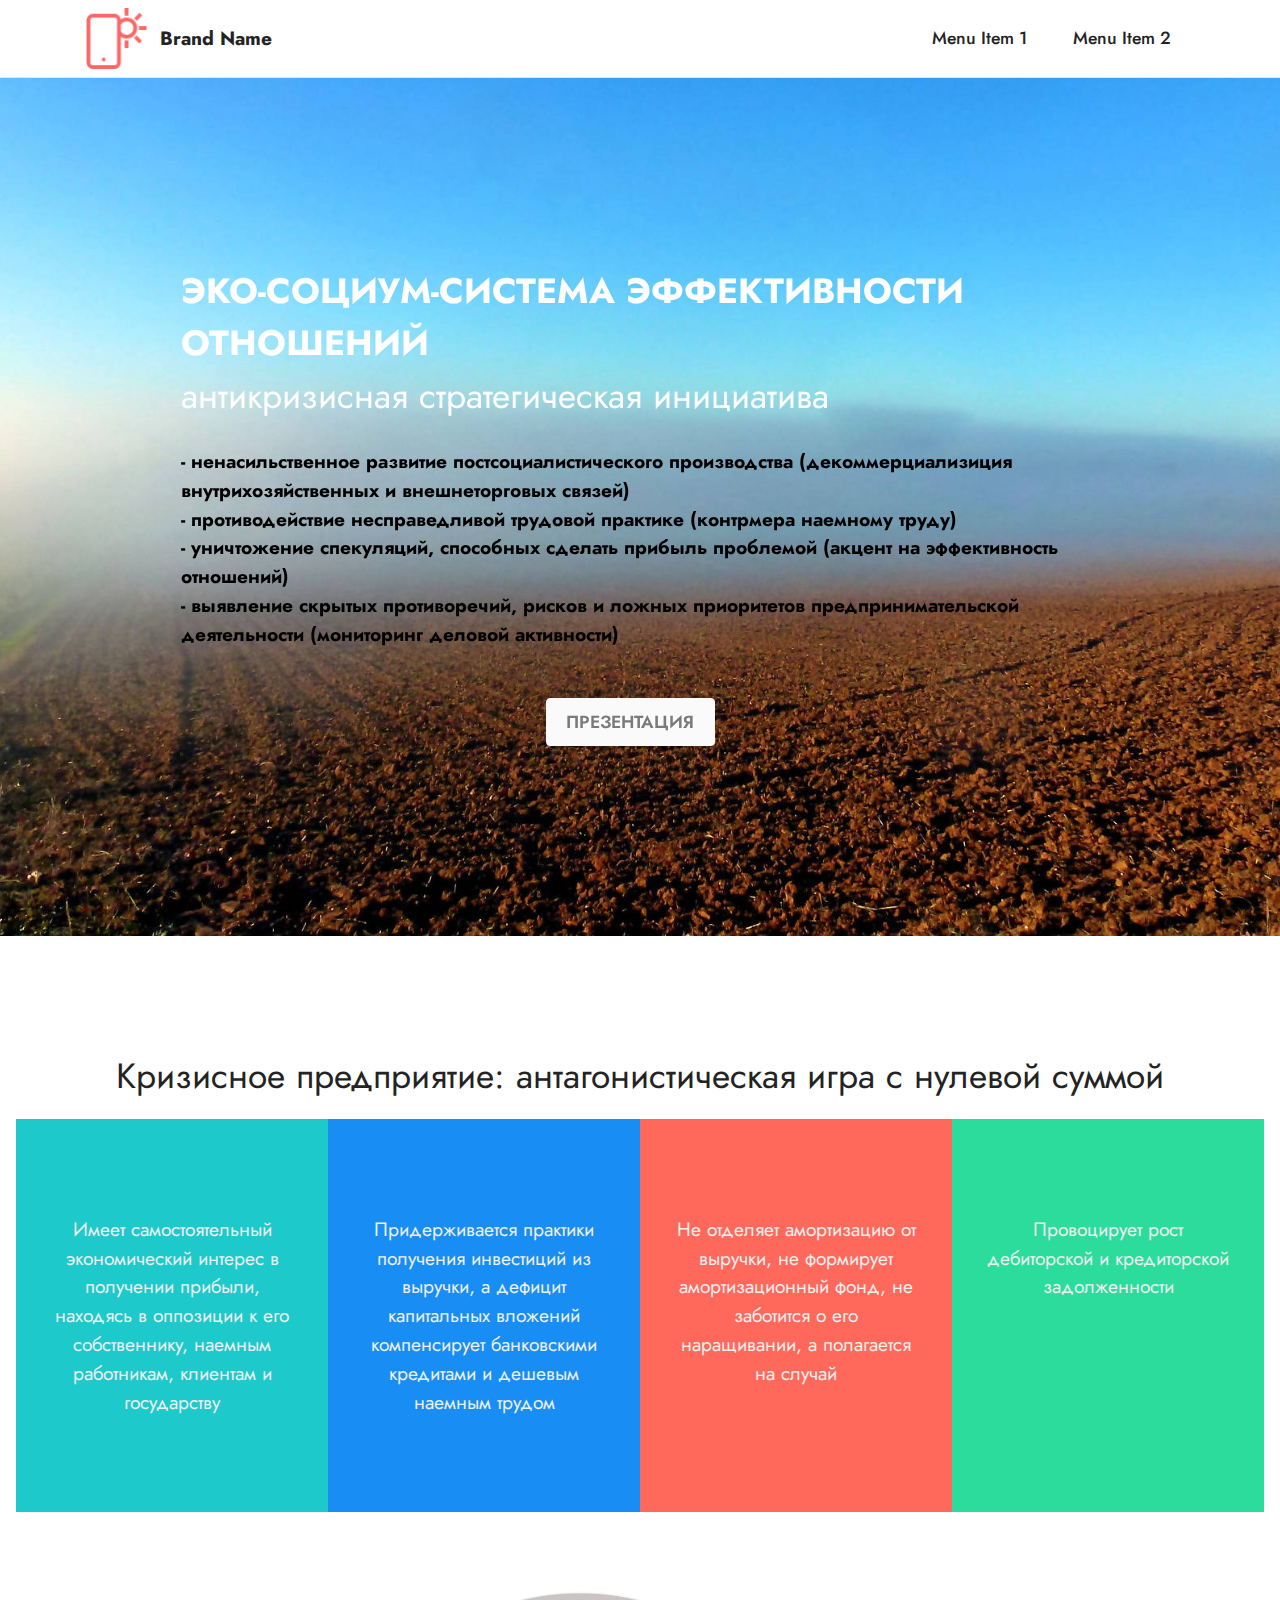
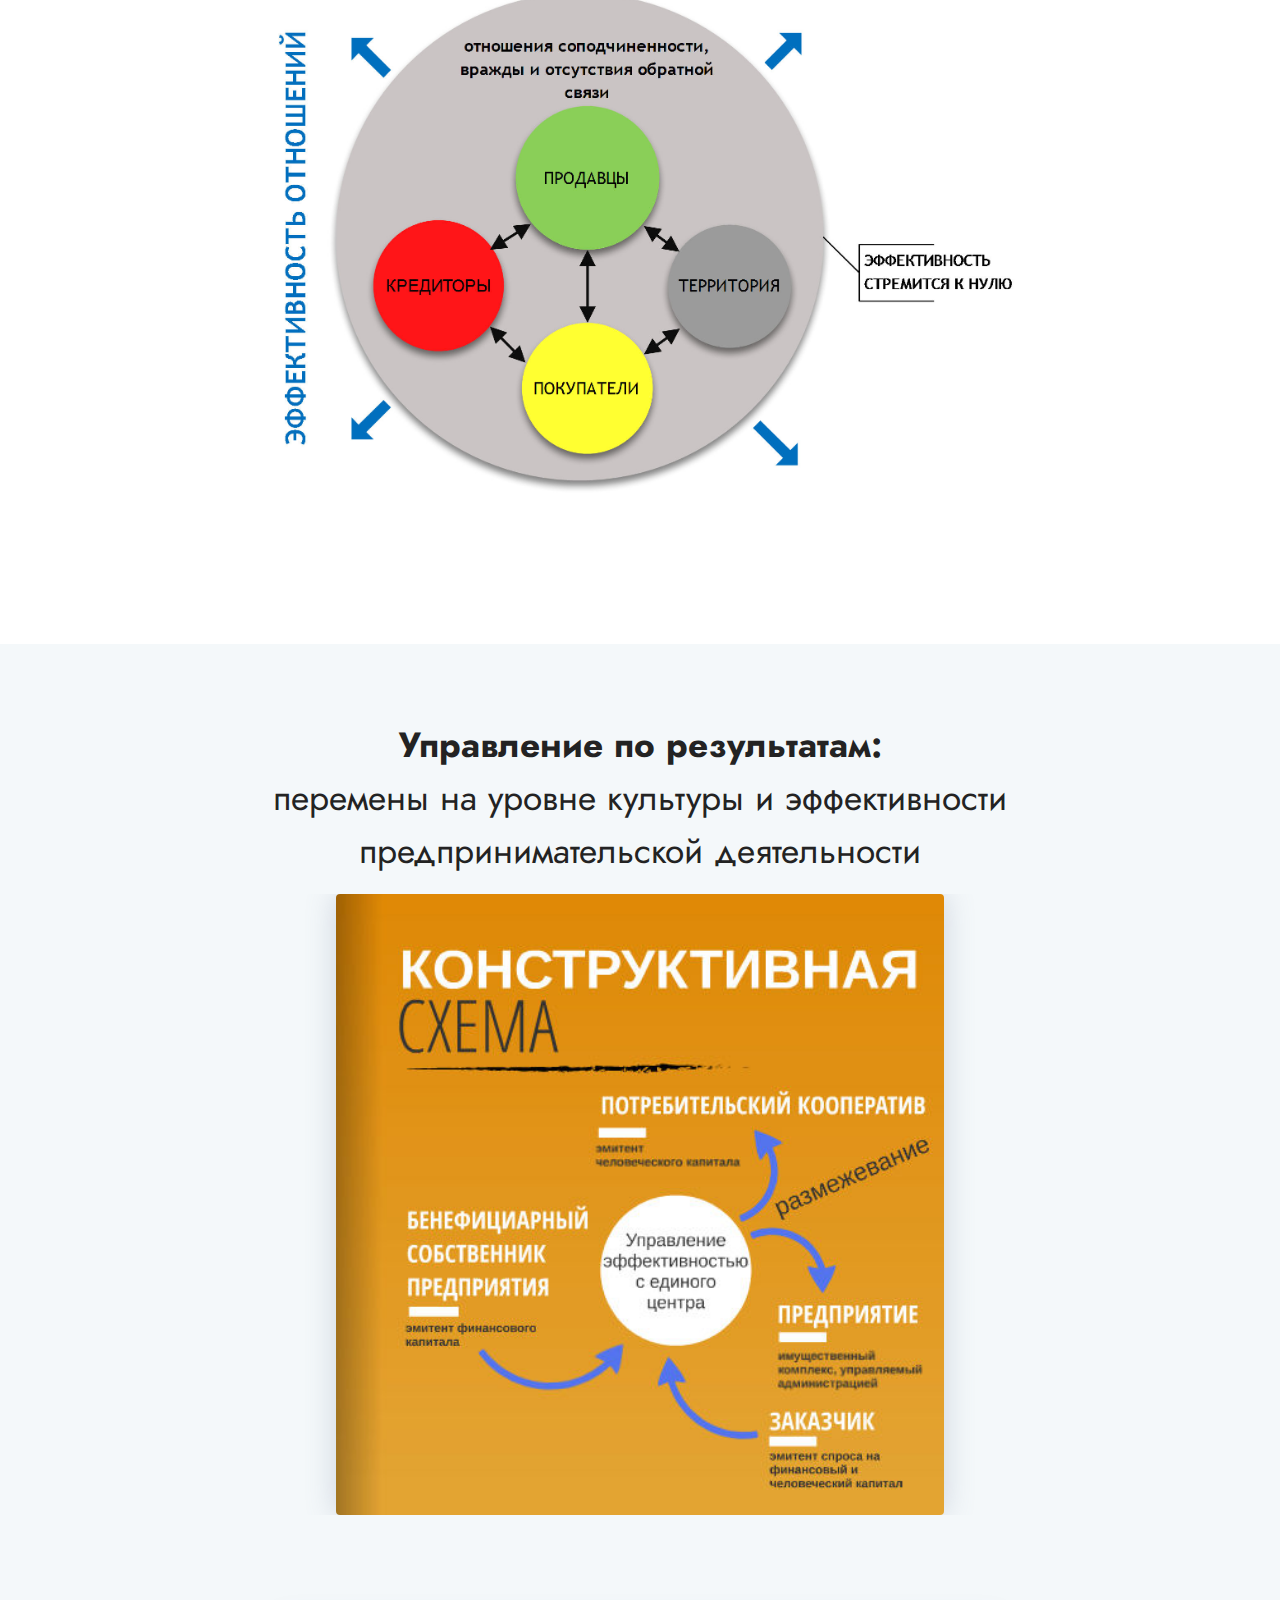
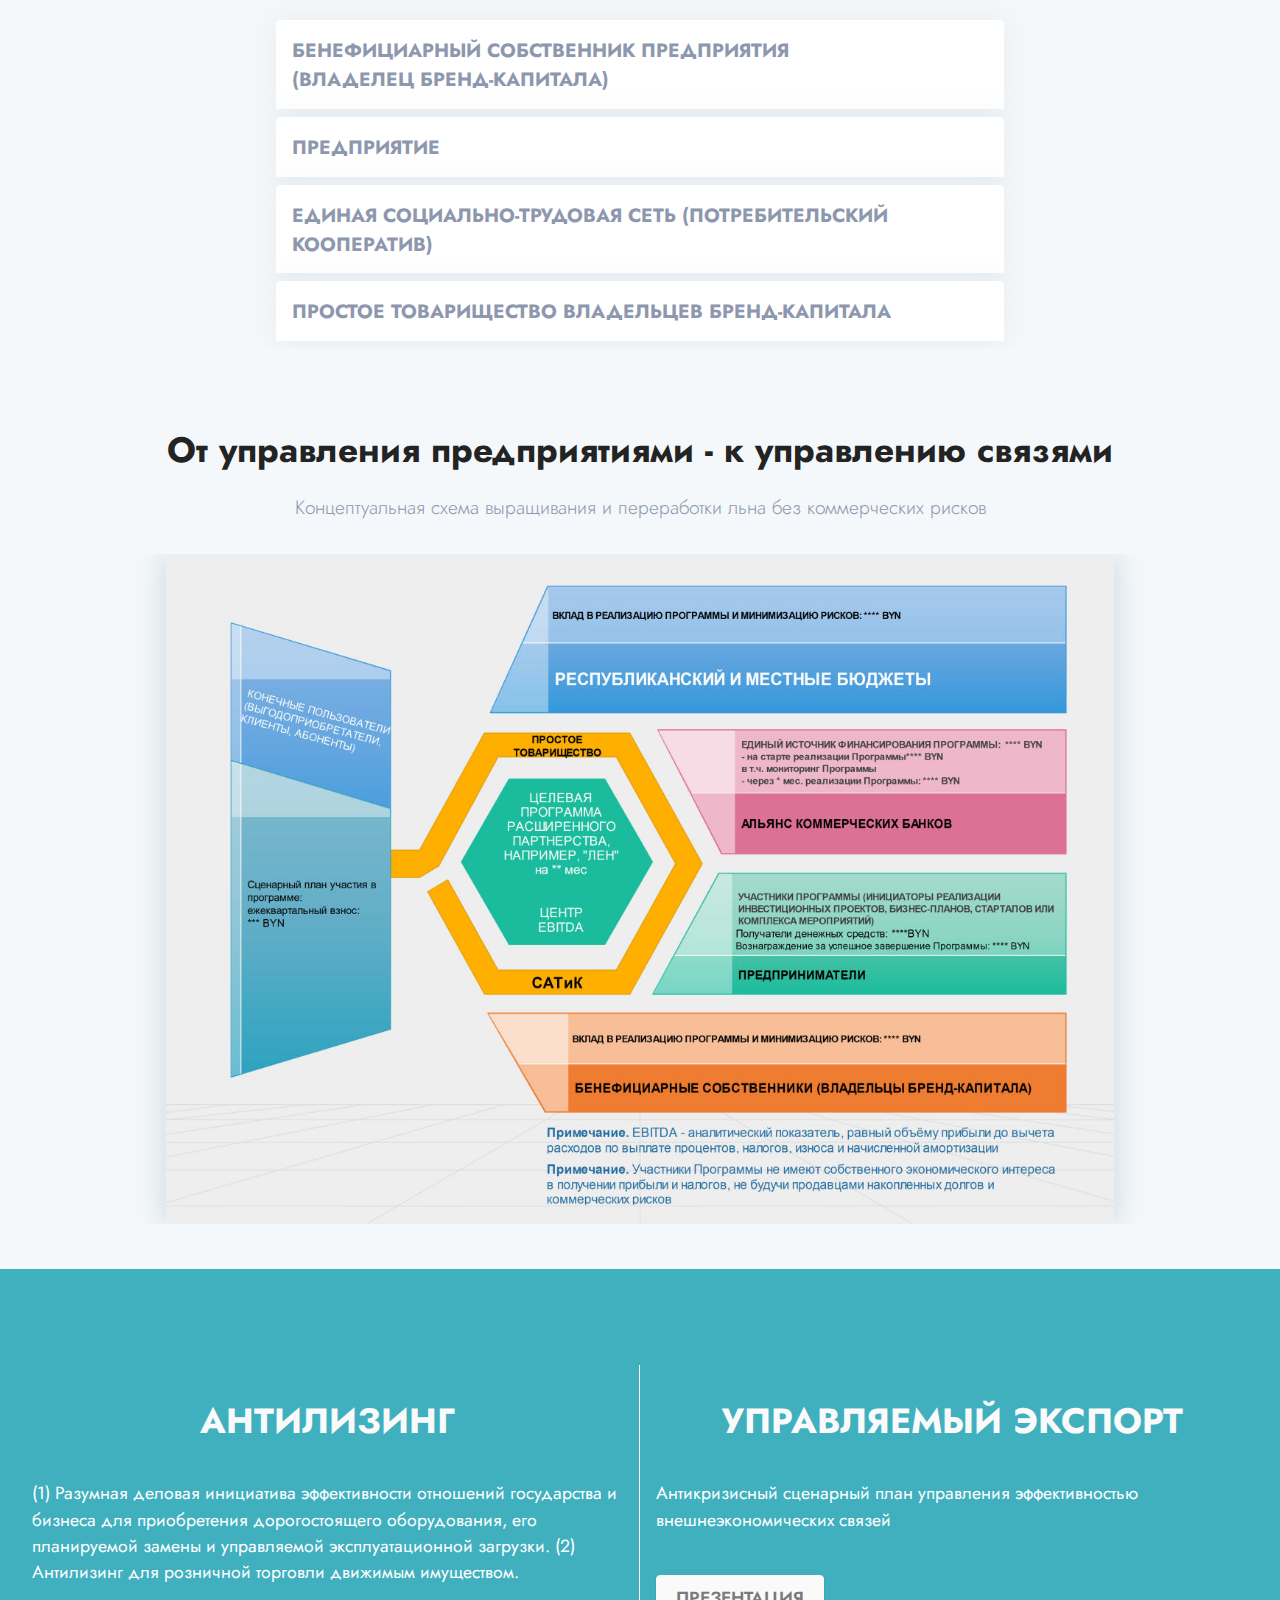
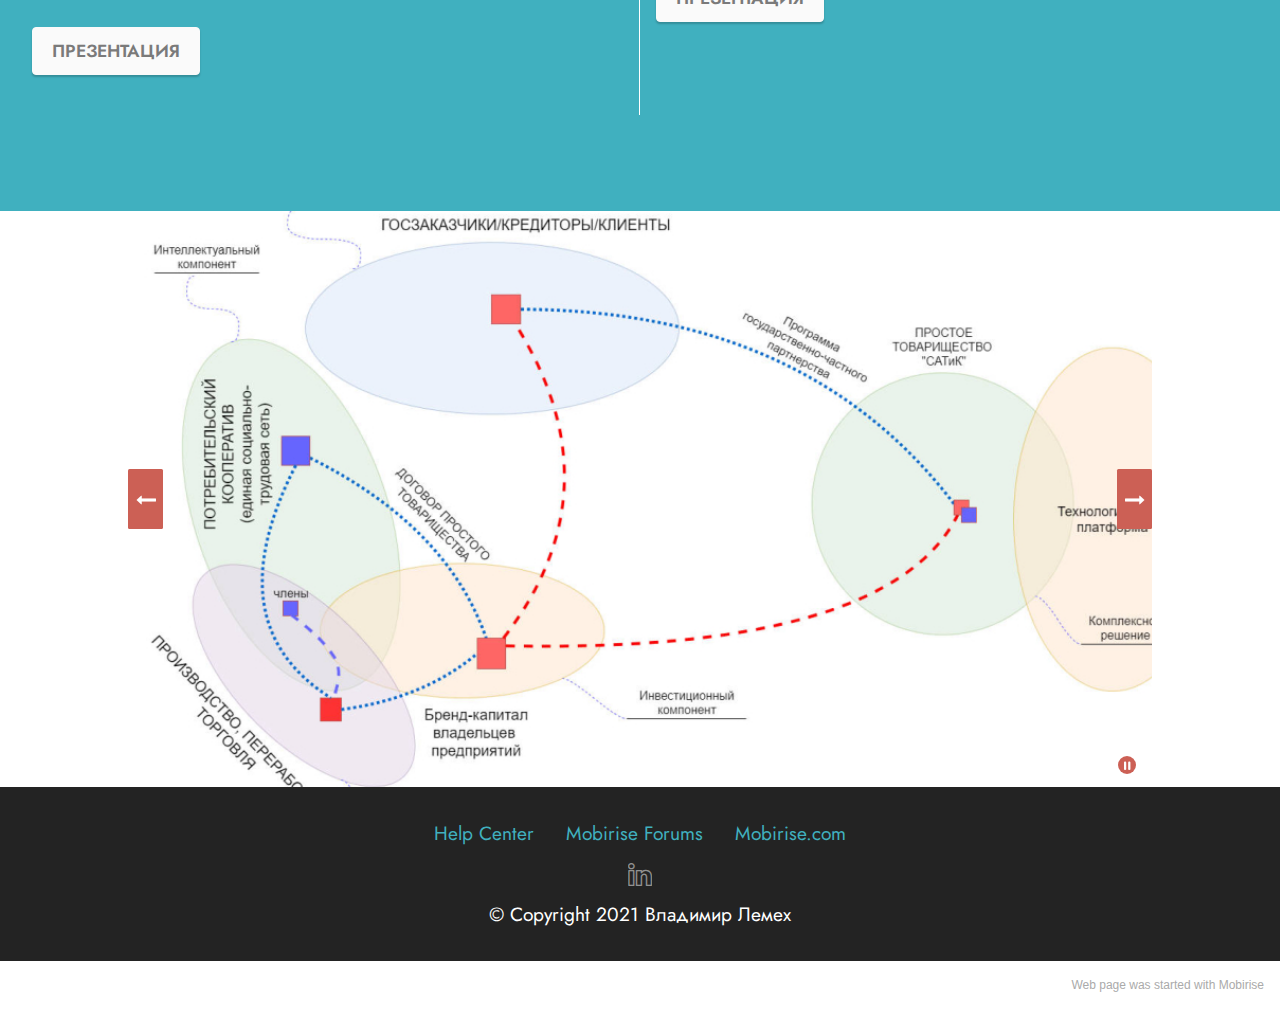
==== commit 649c9d06: "create github pages" ====
--- a/index.html
+++ b/index.html
@@ -11,8 +11,8 @@
   
   
   <title>Home</title>
-  <link rel="stylesheet" href="assets/web/assets/mobirise-icons2/mobirise2.css">
   <link rel="stylesheet" href="assets/web/assets/mobirise-icons/mobirise-icons.css">
+  <link rel="stylesheet" href="assets/simple-line-icons/simple-line-icons.css">
   <link rel="stylesheet" href="assets/tether/tether.min.css">
   <link rel="stylesheet" href="assets/bootstrap/css/bootstrap.min.css">
   <link rel="stylesheet" href="assets/bootstrap/css/bootstrap-grid.min.css">
@@ -20,12 +20,13 @@
   <link rel="stylesheet" href="assets/dropdown/css/style.css">
   <link rel="stylesheet" href="assets/socicon/css/styles.css">
   <link rel="stylesheet" href="assets/theme/css/style.css">
+  <link rel="stylesheet" href="assets/wowslider-init/style.css">
   <link rel="preload" as="style" href="assets/mobirise/css/mbr-additional.css"><link rel="stylesheet" href="assets/mobirise/css/mbr-additional.css" type="text/css">
   
   
   
   
-
+<link rel="stylesheet" href="assets/wowslider-init/boundary/style.css">
 </head>
 <body>
   
@@ -226,7 +227,7 @@
 							<div id="collapse3_8" class="panel-collapse noScroll collapse" role="tabpanel" aria-labelledby="headingThree" data-parent="#bootstrap-accordion_8">
 								<div class="panel-body p-4">
 									<p class="mbr-fonts-style panel-text mbr-text display-7">
-										Потребительский кооператив обеспечивает субъектность физических лиц, претендующих на эмиссию человеческого капитала. Целевые ориентиры и приоритеты кооперативного движения выступают контрмерой наемному труду, так как член единой социально-трудовой сети является эмитентом человеческого капитала, представленного в форме именного абонемента. Именной абонемент реализуется кооперативом в структуре САТиК.</p>
+										<a href="page1.html" class="text-primary"><strong>Потребительский кооператив</strong></a> обеспечивает субъектность физических лиц, претендующих на эмиссию человеческого капитала. Целевые ориентиры и приоритеты кооперативного движения выступают контрмерой наемному труду, так как член единой социально-трудовой сети является эмитентом человеческого капитала, представленного в форме именного абонемента. Именной абонемент реализуется кооперативом.</p>
 								</div>
 							</div>
 						</div>
@@ -298,31 +299,43 @@
     </div>
 </section>
 
-<section class="features11 cid-sr4SH8XCp5" id="features12-u">
-
-    
-    
-    <div class="container">
-        <div class="row align-items-center">
-            <div class="col-12 col-lg">
-                <div class="card-wrapper">
-                    <div class="card-box">
-                        <h4 class="card-title mbr-fonts-style mb-4 display-5"><strong>Реабилитация человеческого капитала: единая социально-трудовая сеть членов потребительского кооператива работников предприятий</strong></h4>
-                        <p class="mbr-text mbr-fonts-style mb-4 display-7">
-                            Концептуальные различия в началах ведения бизнеса</p>
-                        
-                        
-                    </div>
-                </div>
-            </div>
-            <div class="col-12 col-lg-6 md-pb">
-                <div class="image-wrapper">
-                    <img src="assets/images/04-1-1076x972.jpg" alt="Mobirise">
-                </div>
-            </div>
-        </div>
-    </div>
-</section>
+<section class="mbr-wowslider-container mbr-section mbr-section__container carousel slide mbr-wowslider-container--boundary mbr-section-nopadding" data-ride="carousel" data-keyboard="false" data-wrap="true" data-interval="false" id="wowslider-13" data-rv-view="206" style="background-color: rgb(255, 255, 255);">
+    <div class="mbr-wowslider">
+        <div class="ws_images">
+            <ul>
+                <li>
+                    
+                    <img src="assets/images/05-1024x576.jpg" alt="title 1" title="title 1"> text 1
+                </li><li>
+                    
+                    <img src="assets/images/06-1024x576.jpg" alt="title 2" title="title 2"> text 2
+                </li><li>
+                    
+                    <img src="assets/images/07-1024x576.jpg" alt="title 3" title="title 3"> text 3
+                </li><li>
+                    
+                    <img src="assets/images/08-1610x894.jpg" alt="title 2" title="title 2"> text 2
+                </li>
+            </ul>
+        </div>
+        <div class="ws_bullets">
+            <div>
+                <a href="#" title="">
+                    <span><img alt="slide1" src="assets/images/05-85x48.png"></span>
+                </a><a href="#" title="">
+                    <span><img alt="slide1" src="assets/images/06-85x48.png"></span>
+                </a><a href="#" title="">
+                    <span><img alt="slide1" src="assets/images/07-85x48.png"></span>
+                </a><a href="#" title="">
+                    <span><img alt="slide1" src="assets/images/06-85x48.png"></span>
+                </a>
+            </div>
+        </div>
+        <div class="ws_shadow"></div>
+        <div class="mbr-wowslider-options">
+            <div class="params" data-anim-type="kenburns" data-theme="boundary" data-autoplay="true" data-paddingtop="0" data-paddingbottom="0" data-fullscreen="true" data-showbullets="false" data-timeout="1" data-duration="0.5" data-height="576" data-width="1024" data-responsive="1" data-showcaptions="false" data-captionseffect="slide" data-hidecontrols="false"></div>
+        </div>
+</div></section>
 
 <section class="footer3 cid-s48P1Icc8J" once="footers" id="footer3-i">
 
@@ -351,32 +364,19 @@
                     
                 <div class="soc-item">
                         <a href="https://twitter.com/mobirise" target="_blank">
-                            <span class="socicon-twitter socicon mbr-iconfont mbr-iconfont-social"></span>
-                        </a>
-                    </div><div class="soc-item">
-                        <a href="https://www.facebook.com/pages/Mobirise/1616226671953247" target="_blank">
-                            <span class="socicon-facebook socicon mbr-iconfont mbr-iconfont-social"></span>
-                        </a>
-                    </div><div class="soc-item">
-                        <a href="https://www.youtube.com/c/mobirise" target="_blank">
-                            <span class="socicon-youtube socicon mbr-iconfont mbr-iconfont-social"></span>
-                        </a>
-                    </div><div class="soc-item">
-                        <a href="https://instagram.com/mobirise" target="_blank">
-                            <span class="mbr-iconfont mbr-iconfont-social socicon-instagram socicon"></span>
+                            <span class="mbr-iconfont mbr-iconfont-social sli-social-linkedin"></span>
                         </a>
                     </div></div>
             </div>
             <div class="row row-copirayt">
                 <p class="mbr-text mb-0 mbr-fonts-style mbr-white align-center display-7">
-                    © Copyright 2020 Mobirise. All Rights Reserved.
-                </p>
+                    © Copyright 2021 Владимир Лемех</p>
             </div>
         </div>
     </div>
-</section><section style="background-color: #fff; font-family: -apple-system, BlinkMacSystemFont, 'Segoe UI', 'Roboto', 'Helvetica Neue', Arial, sans-serif; color:#aaa; font-size:12px; padding: 0; align-items: center; display: flex;"><a href="https://mobirise.site/p" style="flex: 1 1; height: 3rem; padding-left: 1rem;"></a><p style="flex: 0 0 auto; margin:0; padding-right:1rem;"><a href="https://mobirise.site/q" style="color:#aaa;">This web page</a> was designed with Mobirise web theme</p></section><script src="assets/web/assets/jquery/jquery.min.js"></script>  <script src="assets/popper/popper.min.js"></script>  <script src="assets/tether/tether.min.js"></script>  <script src="assets/bootstrap/js/bootstrap.min.js"></script>  <script src="assets/smoothscroll/smooth-scroll.js"></script>  <script src="assets/parallax/jarallax.min.js"></script>  <script src="assets/dropdown/js/nav-dropdown.js"></script>  <script src="assets/dropdown/js/navbar-dropdown.js"></script>  <script src="assets/touchswipe/jquery.touch-swipe.min.js"></script>  <script src="assets/theme/js/script.js"></script>  
-  
-  
-
+</section><section style="background-color: #fff; font-family: -apple-system, BlinkMacSystemFont, 'Segoe UI', 'Roboto', 'Helvetica Neue', Arial, sans-serif; color:#aaa; font-size:12px; padding: 0; align-items: center; display: flex;"><a href="https://mobirise.site/x" style="flex: 1 1; height: 3rem; padding-left: 1rem;"></a><p style="flex: 0 0 auto; margin:0; padding-right:1rem;">Web page <a href="https://mobirise.site/f" style="color:#aaa;">was started</a> with Mobirise</p></section><script src="assets/web/assets/jquery/jquery.min.js"></script>  <script src="assets/popper/popper.min.js"></script>  <script src="assets/tether/tether.min.js"></script>  <script src="assets/bootstrap/js/bootstrap.min.js"></script>  <script src="assets/smoothscroll/smooth-scroll.js"></script>  <script src="assets/parallax/jarallax.min.js"></script>  <script src="assets/dropdown/js/nav-dropdown.js"></script>  <script src="assets/dropdown/js/navbar-dropdown.js"></script>  <script src="assets/touchswipe/jquery.touch-swipe.min.js"></script>  <script src="assets/wowslider-plugin/wowslider.js"></script>  <script src="assets/theme/js/script.js"></script>  <script src="assets/wowslider-init/script.js"></script>  
+  
+  
+<script async src="assets/wowslider-effect/kenburns/script.js"></script>
 </body>
 </html>--- a/assets/simple-line-icons/simple-line-icons.css
+++ b/assets/simple-line-icons/simple-line-icons.css
@@ -0,0 +1,778 @@
+@font-face {
+  font-family: 'simple-line-icons';
+  src: url('fonts/simple-line-icons.eot?v=2.4.0');
+  src: url('fonts/simple-line-icons.eot?v=2.4.0#iefix') format('embedded-opentype'), url('fonts/simple-line-icons.woff2?v=2.4.0') format('woff2'), url('fonts/simple-line-icons.ttf?v=2.4.0') format('truetype'), url('fonts/simple-line-icons.woff?v=2.4.0') format('woff'), url('fonts/simple-line-icons.svg?v=2.4.0#simple-line-icons') format('svg');
+  font-weight: normal;
+  font-style: normal;
+}
+/*
+ use the following css code if you want to have a class per icon.
+ instead of a list of all class selectors, you can use the generic [class*="icon-"] selector, but it's slower:
+*/
+.sli-user,
+.sli-people,
+.sli-user-female,
+.sli-user-follow,
+.sli-user-following,
+.sli-user-unfollow,
+.sli-login,
+.sli-logout,
+.sli-emotsmile,
+.sli-phone,
+.sli-call-end,
+.sli-call-in,
+.sli-call-out,
+.sli-map,
+.sli-location-pin,
+.sli-direction,
+.sli-directions,
+.sli-compass,
+.sli-layers,
+.sli-menu,
+.sli-list,
+.sli-options-vertical,
+.sli-options,
+.sli-arrow-down,
+.sli-arrow-left,
+.sli-arrow-right,
+.sli-arrow-up,
+.sli-arrow-up-circle,
+.sli-arrow-left-circle,
+.sli-arrow-right-circle,
+.sli-arrow-down-circle,
+.sli-check,
+.sli-clock,
+.sli-plus,
+.sli-minus,
+.sli-close,
+.sli-event,
+.sli-exclamation,
+.sli-organization,
+.sli-trophy,
+.sli-screen-smartphone,
+.sli-screen-desktop,
+.sli-plane,
+.sli-notebook,
+.sli-mustache,
+.sli-mouse,
+.sli-magnet,
+.sli-energy,
+.sli-disc,
+.sli-cursor,
+.sli-cursor-move,
+.sli-crop,
+.sli-chemistry,
+.sli-speedometer,
+.sli-shield,
+.sli-screen-tablet,
+.sli-magic-wand,
+.sli-hourglass,
+.sli-graduation,
+.sli-ghost,
+.sli-game-controller,
+.sli-fire,
+.sli-eyeglass,
+.sli-envelope-open,
+.sli-envelope-letter,
+.sli-bell,
+.sli-badge,
+.sli-anchor,
+.sli-wallet,
+.sli-vector,
+.sli-speech,
+.sli-puzzle,
+.sli-printer,
+.sli-present,
+.sli-playlist,
+.sli-pin,
+.sli-picture,
+.sli-handbag,
+.sli-globe-alt,
+.sli-globe,
+.sli-folder-alt,
+.sli-folder,
+.sli-film,
+.sli-feed,
+.sli-drop,
+.sli-drawer,
+.sli-docs,
+.sli-doc,
+.sli-diamond,
+.sli-cup,
+.sli-calculator,
+.sli-bubbles,
+.sli-briefcase,
+.sli-book-open,
+.sli-basket-loaded,
+.sli-basket,
+.sli-bag,
+.sli-action-undo,
+.sli-action-redo,
+.sli-wrench,
+.sli-umbrella,
+.sli-trash,
+.sli-tag,
+.sli-support,
+.sli-frame,
+.sli-size-fullscreen,
+.sli-size-actual,
+.sli-shuffle,
+.sli-share-alt,
+.sli-share,
+.sli-rocket,
+.sli-question,
+.sli-pie-chart,
+.sli-pencil,
+.sli-note,
+.sli-loop,
+.sli-home,
+.sli-grid,
+.sli-graph,
+.sli-microphone,
+.sli-music-tone-alt,
+.sli-music-tone,
+.sli-earphones-alt,
+.sli-earphones,
+.sli-equalizer,
+.sli-like,
+.sli-dislike,
+.sli-control-start,
+.sli-control-rewind,
+.sli-control-play,
+.sli-control-pause,
+.sli-control-forward,
+.sli-control-end,
+.sli-volume-1,
+.sli-volume-2,
+.sli-volume-off,
+.sli-calendar,
+.sli-bulb,
+.sli-chart,
+.sli-ban,
+.sli-bubble,
+.sli-camrecorder,
+.sli-camera,
+.sli-cloud-download,
+.sli-cloud-upload,
+.sli-envelope,
+.sli-eye,
+.sli-flag,
+.sli-heart,
+.sli-info,
+.sli-key,
+.sli-link,
+.sli-lock,
+.sli-lock-open,
+.sli-magnifier,
+.sli-magnifier-add,
+.sli-magnifier-remove,
+.sli-paper-clip,
+.sli-paper-plane,
+.sli-power,
+.sli-refresh,
+.sli-reload,
+.sli-settings,
+.sli-star,
+.sli-symbol-female,
+.sli-symbol-male,
+.sli-target,
+.sli-credit-card,
+.sli-paypal,
+.sli-social-tumblr,
+.sli-social-twitter,
+.sli-social-facebook,
+.sli-social-instagram,
+.sli-social-linkedin,
+.sli-social-pinterest,
+.sli-social-github,
+.sli-social-google,
+.sli-social-reddit,
+.sli-social-skype,
+.sli-social-dribbble,
+.sli-social-behance,
+.sli-social-foursqare,
+.sli-social-soundcloud,
+.sli-social-spotify,
+.sli-social-stumbleupon,
+.sli-social-youtube,
+.sli-social-dropbox,
+.sli-social-vkontakte,
+.sli-social-steam {
+  font-family: 'simple-line-icons';
+  speak: none;
+  font-style: normal;
+  font-weight: normal;
+  font-variant: normal;
+  text-transform: none;
+  line-height: 1;
+  /* better font rendering =========== */
+  -webkit-font-smoothing: antialiased;
+  -moz-osx-font-smoothing: grayscale;
+}
+.sli-user:before {
+  content: "\e005";
+}
+.sli-people:before {
+  content: "\e001";
+}
+.sli-user-female:before {
+  content: "\e000";
+}
+.sli-user-follow:before {
+  content: "\e002";
+}
+.sli-user-following:before {
+  content: "\e003";
+}
+.sli-user-unfollow:before {
+  content: "\e004";
+}
+.sli-login:before {
+  content: "\e066";
+}
+.sli-logout:before {
+  content: "\e065";
+}
+.sli-emotsmile:before {
+  content: "\e021";
+}
+.sli-phone:before {
+  content: "\e600";
+}
+.sli-call-end:before {
+  content: "\e048";
+}
+.sli-call-in:before {
+  content: "\e047";
+}
+.sli-call-out:before {
+  content: "\e046";
+}
+.sli-map:before {
+  content: "\e033";
+}
+.sli-location-pin:before {
+  content: "\e096";
+}
+.sli-direction:before {
+  content: "\e042";
+}
+.sli-directions:before {
+  content: "\e041";
+}
+.sli-compass:before {
+  content: "\e045";
+}
+.sli-layers:before {
+  content: "\e034";
+}
+.sli-menu:before {
+  content: "\e601";
+}
+.sli-list:before {
+  content: "\e067";
+}
+.sli-options-vertical:before {
+  content: "\e602";
+}
+.sli-options:before {
+  content: "\e603";
+}
+.sli-arrow-down:before {
+  content: "\e604";
+}
+.sli-arrow-left:before {
+  content: "\e605";
+}
+.sli-arrow-right:before {
+  content: "\e606";
+}
+.sli-arrow-up:before {
+  content: "\e607";
+}
+.sli-arrow-up-circle:before {
+  content: "\e078";
+}
+.sli-arrow-left-circle:before {
+  content: "\e07a";
+}
+.sli-arrow-right-circle:before {
+  content: "\e079";
+}
+.sli-arrow-down-circle:before {
+  content: "\e07b";
+}
+.sli-check:before {
+  content: "\e080";
+}
+.sli-clock:before {
+  content: "\e081";
+}
+.sli-plus:before {
+  content: "\e095";
+}
+.sli-minus:before {
+  content: "\e615";
+}
+.sli-close:before {
+  content: "\e082";
+}
+.sli-event:before {
+  content: "\e619";
+}
+.sli-exclamation:before {
+  content: "\e617";
+}
+.sli-organization:before {
+  content: "\e616";
+}
+.sli-trophy:before {
+  content: "\e006";
+}
+.sli-screen-smartphone:before {
+  content: "\e010";
+}
+.sli-screen-desktop:before {
+  content: "\e011";
+}
+.sli-plane:before {
+  content: "\e012";
+}
+.sli-notebook:before {
+  content: "\e013";
+}
+.sli-mustache:before {
+  content: "\e014";
+}
+.sli-mouse:before {
+  content: "\e015";
+}
+.sli-magnet:before {
+  content: "\e016";
+}
+.sli-energy:before {
+  content: "\e020";
+}
+.sli-disc:before {
+  content: "\e022";
+}
+.sli-cursor:before {
+  content: "\e06e";
+}
+.sli-cursor-move:before {
+  content: "\e023";
+}
+.sli-crop:before {
+  content: "\e024";
+}
+.sli-chemistry:before {
+  content: "\e026";
+}
+.sli-speedometer:before {
+  content: "\e007";
+}
+.sli-shield:before {
+  content: "\e00e";
+}
+.sli-screen-tablet:before {
+  content: "\e00f";
+}
+.sli-magic-wand:before {
+  content: "\e017";
+}
+.sli-hourglass:before {
+  content: "\e018";
+}
+.sli-graduation:before {
+  content: "\e019";
+}
+.sli-ghost:before {
+  content: "\e01a";
+}
+.sli-game-controller:before {
+  content: "\e01b";
+}
+.sli-fire:before {
+  content: "\e01c";
+}
+.sli-eyeglass:before {
+  content: "\e01d";
+}
+.sli-envelope-open:before {
+  content: "\e01e";
+}
+.sli-envelope-letter:before {
+  content: "\e01f";
+}
+.sli-bell:before {
+  content: "\e027";
+}
+.sli-badge:before {
+  content: "\e028";
+}
+.sli-anchor:before {
+  content: "\e029";
+}
+.sli-wallet:before {
+  content: "\e02a";
+}
+.sli-vector:before {
+  content: "\e02b";
+}
+.sli-speech:before {
+  content: "\e02c";
+}
+.sli-puzzle:before {
+  content: "\e02d";
+}
+.sli-printer:before {
+  content: "\e02e";
+}
+.sli-present:before {
+  content: "\e02f";
+}
+.sli-playlist:before {
+  content: "\e030";
+}
+.sli-pin:before {
+  content: "\e031";
+}
+.sli-picture:before {
+  content: "\e032";
+}
+.sli-handbag:before {
+  content: "\e035";
+}
+.sli-globe-alt:before {
+  content: "\e036";
+}
+.sli-globe:before {
+  content: "\e037";
+}
+.sli-folder-alt:before {
+  content: "\e039";
+}
+.sli-folder:before {
+  content: "\e089";
+}
+.sli-film:before {
+  content: "\e03a";
+}
+.sli-feed:before {
+  content: "\e03b";
+}
+.sli-drop:before {
+  content: "\e03e";
+}
+.sli-drawer:before {
+  content: "\e03f";
+}
+.sli-docs:before {
+  content: "\e040";
+}
+.sli-doc:before {
+  content: "\e085";
+}
+.sli-diamond:before {
+  content: "\e043";
+}
+.sli-cup:before {
+  content: "\e044";
+}
+.sli-calculator:before {
+  content: "\e049";
+}
+.sli-bubbles:before {
+  content: "\e04a";
+}
+.sli-briefcase:before {
+  content: "\e04b";
+}
+.sli-book-open:before {
+  content: "\e04c";
+}
+.sli-basket-loaded:before {
+  content: "\e04d";
+}
+.sli-basket:before {
+  content: "\e04e";
+}
+.sli-bag:before {
+  content: "\e04f";
+}
+.sli-action-undo:before {
+  content: "\e050";
+}
+.sli-action-redo:before {
+  content: "\e051";
+}
+.sli-wrench:before {
+  content: "\e052";
+}
+.sli-umbrella:before {
+  content: "\e053";
+}
+.sli-trash:before {
+  content: "\e054";
+}
+.sli-tag:before {
+  content: "\e055";
+}
+.sli-support:before {
+  content: "\e056";
+}
+.sli-frame:before {
+  content: "\e038";
+}
+.sli-size-fullscreen:before {
+  content: "\e057";
+}
+.sli-size-actual:before {
+  content: "\e058";
+}
+.sli-shuffle:before {
+  content: "\e059";
+}
+.sli-share-alt:before {
+  content: "\e05a";
+}
+.sli-share:before {
+  content: "\e05b";
+}
+.sli-rocket:before {
+  content: "\e05c";
+}
+.sli-question:before {
+  content: "\e05d";
+}
+.sli-pie-chart:before {
+  content: "\e05e";
+}
+.sli-pencil:before {
+  content: "\e05f";
+}
+.sli-note:before {
+  content: "\e060";
+}
+.sli-loop:before {
+  content: "\e064";
+}
+.sli-home:before {
+  content: "\e069";
+}
+.sli-grid:before {
+  content: "\e06a";
+}
+.sli-graph:before {
+  content: "\e06b";
+}
+.sli-microphone:before {
+  content: "\e063";
+}
+.sli-music-tone-alt:before {
+  content: "\e061";
+}
+.sli-music-tone:before {
+  content: "\e062";
+}
+.sli-earphones-alt:before {
+  content: "\e03c";
+}
+.sli-earphones:before {
+  content: "\e03d";
+}
+.sli-equalizer:before {
+  content: "\e06c";
+}
+.sli-like:before {
+  content: "\e068";
+}
+.sli-dislike:before {
+  content: "\e06d";
+}
+.sli-control-start:before {
+  content: "\e06f";
+}
+.sli-control-rewind:before {
+  content: "\e070";
+}
+.sli-control-play:before {
+  content: "\e071";
+}
+.sli-control-pause:before {
+  content: "\e072";
+}
+.sli-control-forward:before {
+  content: "\e073";
+}
+.sli-control-end:before {
+  content: "\e074";
+}
+.sli-volume-1:before {
+  content: "\e09f";
+}
+.sli-volume-2:before {
+  content: "\e0a0";
+}
+.sli-volume-off:before {
+  content: "\e0a1";
+}
+.sli-calendar:before {
+  content: "\e075";
+}
+.sli-bulb:before {
+  content: "\e076";
+}
+.sli-chart:before {
+  content: "\e077";
+}
+.sli-ban:before {
+  content: "\e07c";
+}
+.sli-bubble:before {
+  content: "\e07d";
+}
+.sli-camrecorder:before {
+  content: "\e07e";
+}
+.sli-camera:before {
+  content: "\e07f";
+}
+.sli-cloud-download:before {
+  content: "\e083";
+}
+.sli-cloud-upload:before {
+  content: "\e084";
+}
+.sli-envelope:before {
+  content: "\e086";
+}
+.sli-eye:before {
+  content: "\e087";
+}
+.sli-flag:before {
+  content: "\e088";
+}
+.sli-heart:before {
+  content: "\e08a";
+}
+.sli-info:before {
+  content: "\e08b";
+}
+.sli-key:before {
+  content: "\e08c";
+}
+.sli-link:before {
+  content: "\e08d";
+}
+.sli-lock:before {
+  content: "\e08e";
+}
+.sli-lock-open:before {
+  content: "\e08f";
+}
+.sli-magnifier:before {
+  content: "\e090";
+}
+.sli-magnifier-add:before {
+  content: "\e091";
+}
+.sli-magnifier-remove:before {
+  content: "\e092";
+}
+.sli-paper-clip:before {
+  content: "\e093";
+}
+.sli-paper-plane:before {
+  content: "\e094";
+}
+.sli-power:before {
+  content: "\e097";
+}
+.sli-refresh:before {
+  content: "\e098";
+}
+.sli-reload:before {
+  content: "\e099";
+}
+.sli-settings:before {
+  content: "\e09a";
+}
+.sli-star:before {
+  content: "\e09b";
+}
+.sli-symbol-female:before {
+  content: "\e09c";
+}
+.sli-symbol-male:before {
+  content: "\e09d";
+}
+.sli-target:before {
+  content: "\e09e";
+}
+.sli-credit-card:before {
+  content: "\e025";
+}
+.sli-paypal:before {
+  content: "\e608";
+}
+.sli-social-tumblr:before {
+  content: "\e00a";
+}
+.sli-social-twitter:before {
+  content: "\e009";
+}
+.sli-social-facebook:before {
+  content: "\e00b";
+}
+.sli-social-instagram:before {
+  content: "\e609";
+}
+.sli-social-linkedin:before {
+  content: "\e60a";
+}
+.sli-social-pinterest:before {
+  content: "\e60b";
+}
+.sli-social-github:before {
+  content: "\e60c";
+}
+.sli-social-google:before {
+  content: "\e60d";
+}
+.sli-social-reddit:before {
+  content: "\e60e";
+}
+.sli-social-skype:before {
+  content: "\e60f";
+}
+.sli-social-dribbble:before {
+  content: "\e00d";
+}
+.sli-social-behance:before {
+  content: "\e610";
+}
+.sli-social-foursqare:before {
+  content: "\e611";
+}
+.sli-social-soundcloud:before {
+  content: "\e612";
+}
+.sli-social-spotify:before {
+  content: "\e613";
+}
+.sli-social-stumbleupon:before {
+  content: "\e614";
+}
+.sli-social-youtube:before {
+  content: "\e008";
+}
+.sli-social-dropbox:before {
+  content: "\e00c";
+}
+.sli-social-vkontakte:before {
+  content: "\e618";
+}
+.sli-social-steam:before {
+  content: "\e620";
+}
--- a/assets/wowslider-init/style.css
+++ b/assets/wowslider-init/style.css
@@ -0,0 +1,4 @@
+.ws_images {
+    display: block;
+    display: -webkit-box;
+}--- a/assets/mobirise/css/mbr-additional.css
+++ b/assets/mobirise/css/mbr-additional.css
@@ -1274,31 +1274,6 @@
   color: #ffffff;
   text-align: left;
 }
-.cid-sr4SH8XCp5 {
-  padding-top: 6rem;
-  padding-bottom: 6rem;
-  background-color: #ffffff;
-}
-.cid-sr4SH8XCp5 .card-wrapper {
-  padding-right: 2rem;
-}
-@media (max-width: 992px) {
-  .cid-sr4SH8XCp5 .card {
-    margin-bottom: 2rem!important;
-  }
-  .cid-sr4SH8XCp5 .card-wrapper {
-    padding: 0 1rem;
-  }
-}
-@media (max-width: 767px) {
-  .cid-sr4SH8XCp5 .link-wrap {
-    align-items: center;
-  }
-}
-.cid-sr4SH8XCp5 .image-wrapper img {
-  width: 100%;
-  object-fit: cover;
-}
 .cid-s48P1Icc8J {
   padding-top: 2rem;
   padding-bottom: 2rem;
--- a/assets/mobirise/css/mbr-additional.css
+++ b/assets/mobirise/css/mbr-additional.css
@@ -1274,31 +1274,6 @@
   color: #ffffff;
   text-align: left;
 }
-.cid-sr4SH8XCp5 {
-  padding-top: 6rem;
-  padding-bottom: 6rem;
-  background-color: #ffffff;
-}
-.cid-sr4SH8XCp5 .card-wrapper {
-  padding-right: 2rem;
-}
-@media (max-width: 992px) {
-  .cid-sr4SH8XCp5 .card {
-    margin-bottom: 2rem!important;
-  }
-  .cid-sr4SH8XCp5 .card-wrapper {
-    padding: 0 1rem;
-  }
-}
-@media (max-width: 767px) {
-  .cid-sr4SH8XCp5 .link-wrap {
-    align-items: center;
-  }
-}
-.cid-sr4SH8XCp5 .image-wrapper img {
-  width: 100%;
-  object-fit: cover;
-}
 .cid-s48P1Icc8J {
   padding-top: 2rem;
   padding-bottom: 2rem;
--- a/assets/wowslider-init/boundary/style.css
+++ b/assets/wowslider-init/boundary/style.css
@@ -0,0 +1,487 @@
+/*
+ *	generated by WOW Slider 8.7
+ *	template Boundary
+ */
+@import url(https://fonts.googleapis.com/css?family=Lora&subset=latin,latin-ext,cyrillic);
+
+@font-face {
+  font-family: 'ws-ctrl-boundary';
+  src: url('[data-uri]') format('woff'),
+       url('[data-uri]') format('truetype');
+}
+.mbr-wowslider-container--boundary .mbr-wowslider { 
+	display: block;
+	zoom: 1; 
+	position: relative;
+	width: 100%;
+	max-width: 100%;
+	max-height:none;
+	margin:0px auto 0px;
+	z-index:90;
+	text-align:left; /* reset align=center */
+	font-size: 10px;
+	text-shadow: none; /* fix some user styles */
+
+	/* reset box-sizing (to boostrap friendly) */
+	-webkit-box-sizing: content-box;
+	-moz-box-sizing: content-box;
+	box-sizing: content-box; 
+}
+* html .mbr-wowslider-container--boundary .mbr-wowslider{ width:640px }
+.mbr-wowslider-container--boundary .mbr-wowslider .ws_images ul{
+	position:relative;
+	width: 10000%; 
+	height:100%;
+	left:0;
+	list-style:none;
+	margin:0;
+	padding:0;
+	border-spacing:0;
+	overflow: visible;
+	/*table-layout:fixed;*/
+}
+.mbr-wowslider-container--boundary .mbr-wowslider .ws_images ul li{
+	position: relative;
+	width:1%;
+	height:100%;
+	line-height:0; /*opera*/
+	overflow: hidden;
+	float:left;
+	/*font-size:0;*/
+	padding:0 0 0 0 !important;
+	margin:0 0 0 0 !important;
+}
+
+.mbr-wowslider-container--boundary .mbr-wowslider .ws_images{
+	position: relative;
+	left:0;
+	top:0;
+	height:100%;
+	max-height:none;
+	max-width: 100%;
+	vertical-align: top;
+	border:none;
+	overflow: hidden;
+}
+.mbr-wowslider-container--boundary .mbr-wowslider .ws_images ul a{
+	width:100%;
+	height:100%;
+	max-height:none;
+	display:block;
+	color:transparent;
+}
+.mbr-wowslider-container--boundary .mbr-wowslider img{
+	max-width: none !important;
+}
+.mbr-wowslider-container--boundary .mbr-wowslider .ws_images .ws_list img,
+.mbr-wowslider-container--boundary .mbr-wowslider .ws_images > div > img{
+	width:100%;
+	border:none 0;
+	max-width: none;
+	padding:0;
+	margin:0;
+}
+.mbr-wowslider-container--boundary .mbr-wowslider .ws_images > div > img {
+	max-height:none;
+}
+
+.mbr-wowslider-container--boundary .mbr-wowslider .ws_images iframe {
+	position: absolute;
+	z-index: -1;
+}
+
+.mbr-wowslider-container--boundary .mbr-wowslider .ws-title > div {
+	display: inline-block !important;
+}
+
+.mbr-wowslider-container--boundary .mbr-wowslider a{ 
+	text-decoration: none; 
+	outline: none; 
+	border: none; 
+}
+
+.mbr-wowslider-container--boundary .mbr-wowslider  .ws_bullets { 
+	float: left;
+	position:absolute;
+	z-index:70;
+}
+.mbr-wowslider-container--boundary .mbr-wowslider  .ws_bullets div{
+	position:relative;
+	float:left;
+	font-size: 0px;
+}
+/* compatibility with Joomla styles */
+.mbr-wowslider-container--boundary .mbr-wowslider  .ws_bullets a {
+	line-height: 0;
+}
+
+.mbr-wowslider-container--boundary .mbr-wowslider  .ws_script{
+	display:none;
+}
+.mbr-wowslider-container--boundary .mbr-wowslider sound, 
+.mbr-wowslider-container--boundary .mbr-wowslider object{
+	position:absolute;
+}
+
+/* prevent some of users reset styles */
+.mbr-wowslider-container--boundary .mbr-wowslider .ws_effect {
+	position: static;
+	width: 100%;
+	height: 100%;
+}
+
+.mbr-wowslider-container--boundary .mbr-wowslider .ws_photoItem {
+	border: 2em solid #fff;
+	margin-left: -2em;
+	margin-top: -2em;
+}
+.mbr-wowslider-container--boundary .mbr-wowslider .ws_cube_side {
+	background: #A6A5A9;
+}
+
+
+.mbr-wowslider-container--boundary .mbr-wowslider.ws_gestures {
+	cursor: -webkit-grab;
+	cursor: -moz-grab;
+	cursor: url("[data-uri]"), move;
+}
+.mbr-wowslider-container--boundary .mbr-wowslider.ws_gestures.ws_grabbing {
+	cursor: -webkit-grabbing;
+	cursor: -moz-grabbing;
+	cursor: url("[data-uri]"), move;
+}
+
+/* hide controls when video start play */
+.mbr-wowslider-container--boundary .mbr-wowslider.ws_video_playing .ws_bullets,
+.mbr-wowslider-container--boundary .mbr-wowslider.ws_video_playing .ws_fullscreen,
+.mbr-wowslider-container--boundary .mbr-wowslider.ws_video_playing .ws_next,
+.mbr-wowslider-container--boundary .mbr-wowslider.ws_video_playing .ws_prev {
+	display: none;
+}
+
+
+/* youtube/vimeo buttons */
+.mbr-wowslider-container--boundary .mbr-wowslider .ws_video_btn {
+	position: absolute;
+	display: none;
+	cursor: pointer;
+	top: 0;
+	left: 0;
+	width: 100%;
+	height: 100%;
+	z-index: 55;
+}
+.mbr-wowslider-container--boundary .mbr-wowslider .ws_video_btn.ws_youtube,
+.mbr-wowslider-container--boundary .mbr-wowslider .ws_video_btn.ws_vimeo {
+	display: block;
+}
+.mbr-wowslider-container--boundary .mbr-wowslider .ws_video_btn div {
+	position: absolute;
+	background-image: url(./playvideo.png);
+	background-size: 200%;
+	top: 50%;
+	left: 50%;
+	width: 7em;
+	height: 5em;
+	margin-left: -3.5em;
+	margin-top: -2.5em;
+}
+.mbr-wowslider-container--boundary .mbr-wowslider .ws_video_btn.ws_youtube div {
+	background-position: 0 0;
+}
+.mbr-wowslider-container--boundary .mbr-wowslider .ws_video_btn.ws_youtube:hover div {
+	background-position: 100% 0;
+}
+.mbr-wowslider-container--boundary .mbr-wowslider .ws_video_btn.ws_vimeo div {
+	background-position: 0 100%;
+}
+.mbr-wowslider-container--boundary .mbr-wowslider .ws_video_btn.ws_vimeo:hover div {
+	background-position: 100% 100%;
+}
+
+.mbr-wowslider-container--boundary .mbr-wowslider .ws_playpause.ws_hide {
+	display: none !important;
+}
+.mbr-wowslider-container--boundary .mbr-wowslider .ws_controls {
+	position: absolute;
+	top: 0; left: 0; right: 0; bottom: 0;
+	overflow: hidden;
+}
+
+/* FS btn */
+.mbr-wowslider-container--boundary .mbr-wowslider .ws_fullscreen {
+	right: auto;
+	left: 1em;
+	top: 1em;
+	background: #CC6055;
+	font-size: 0.6rem;
+	padding: 5px;
+	border-radius: 50%;
+}
+
+/* bullets */
+.mbr-wowslider-container--boundary .mbr-wowslider .ws_bullets { 
+	padding: 0px;
+	max-width: 40%;
+	text-align: right;
+}
+.mbr-wowslider-container--boundary .mbr-wowslider .ws_bullets a { 
+	position:relative;
+	display: inline-block;
+	width: 0;
+	margin: 3px 6px;
+	padding: 9px;
+} 
+.mbr-wowslider-container--boundary .mbr-wowslider .ws_bullets a > span {
+	position:absolute;
+	display: block;
+	top:0;
+	right: 0;
+	height:100%;
+	width:100%;
+	border-radius: 50%;
+	background: #CC6055;
+}
+
+.mbr-wowslider-container--boundary .mbr-wowslider .ws_bullets a.ws_overbull > span:after,
+.mbr-wowslider-container--boundary .mbr-wowslider .ws_bullets a.ws_selbull > span:after {
+	content: '';
+	position: absolute;
+	top: 7px;
+	left: 7px;
+	background: #fff;
+	width: 4px;
+	height: 4px;
+	border-radius: 50%;
+}
+
+
+
+/* Play / Pause */
+.mbr-wowslider-container--boundary .mbr-wowslider .ws_playpause {
+	position:absolute;
+	right: 1em;
+	bottom: 1em;
+	padding: 9px;
+	margin: 3px 6px;
+	border-radius: 50%;
+	background: #CC6055;
+	
+	color: #ffffff;
+	z-index: 100;
+}
+
+.mbr-wowslider-container--boundary .mbr-wowslider .ws_playpause > span:before {
+	font: 1.2em "ws-ctrl-boundary";
+	position: absolute;
+	left: 0;
+	top: 50%;
+	right: 0;
+	margin-top: 1px;
+	display: block;
+	text-align: center;
+	-webkit-transform: translateY(-50%);
+	transform: translateY(-50%);
+}
+/* IE10+ hacks */
+_:-ms-input-placeholder, :root .mbr-wowslider-container--boundary .mbr-wowslider a.ws_playpause > span:before {line-height: 3.2em;}
+
+.mbr-wowslider-container--boundary .mbr-wowslider .ws_play > span:before {
+	content:"\e802";
+}
+.mbr-wowslider-container--boundary .mbr-wowslider .ws_pause > span:before {
+	content:"\e803";
+}
+
+
+
+/* arrows */
+.mbr-wowslider-container--boundary .mbr-wowslider a.ws_next,
+.mbr-wowslider-container--boundary .mbr-wowslider a.ws_prev {
+	position:absolute;
+	width: 3.5em;
+  	padding: 3em 0;
+	top:50%;
+	
+	margin-top: -3em;
+	color: #ffffff;
+	z-index: 100;
+
+	-webkit-transition: background 200ms ease-in-out, -webkit-transform 200ms ease-in-out, box-shadow 200ms ease-in-out;
+	transition: background 200ms ease-in-out, transform 200ms ease-in-out, -webkit-transform 200ms ease-in-out, box-shadow 200ms ease-in-out;
+}
+.mbr-wowslider-container--boundary .mbr-wowslider a.ws_next {
+	right: 0;
+}
+.mbr-wowslider-container--boundary .mbr-wowslider a.ws_prev {
+	left: 0;
+}
+
+
+.mbr-wowslider-container--boundary .mbr-wowslider a.ws_next > span,
+.mbr-wowslider-container--boundary .mbr-wowslider a.ws_prev > span {
+	display: block;
+	position: absolute;
+	top: 0; left: 0; right: 0; bottom: 0;
+	background: #CC6055;
+	border-radius: 0.15em;
+	color: #fff;
+	text-align: center;
+	z-index: 2;
+}
+
+.mbr-wowslider-container--boundary .mbr-wowslider a.ws_next > span:before,
+.mbr-wowslider-container--boundary .mbr-wowslider a.ws_prev > span:before {
+	position: absolute;
+	display: block;
+	font: 2em "ws-ctrl-boundary";
+	top: 50%;
+	left: 0;
+	right: 0;
+	margin-top: 1px;
+	-webkit-transform: translateY(-50%);
+	transform: translateY(-50%);
+}
+/* IE10+ hacks */
+_:-ms-input-placeholder, :root .mbr-wowslider-container--boundary .mbr-wowslider a.ws_next > span:before {line-height: 3.2em;}
+_:-ms-input-placeholder, :root .mbr-wowslider-container--boundary .mbr-wowslider a.ws_prev > span:before {line-height: 3.2em;}
+
+.mbr-wowslider-container--boundary .mbr-wowslider a.ws_next > span:before {
+	content:'\e801';
+}
+.mbr-wowslider-container--boundary .mbr-wowslider a.ws_prev > span:before {
+	content:'\e800';
+}
+
+.mbr-wowslider-container--boundary .mbr-wowslider a.ws_prev,
+.mbr-wowslider-container--boundary .mbr-wowslider a.ws_next {
+  -webkit-transition: 300ms padding 300ms ease, 300ms margin-top 300ms ease;
+  transition: 300ms padding 300ms ease, 300ms margin-top 300ms ease;
+}
+.mbr-wowslider-container--boundary .mbr-wowslider a.ws_prev:hover,
+.mbr-wowslider-container--boundary .mbr-wowslider a.ws_next:hover {
+  padding: 3.4em 0;
+  margin-top: -3.4em;
+  -webkit-transition: 300ms padding ease, 300ms margin-top ease;
+  transition: 300ms padding ease, 300ms margin-top ease;
+}
+
+
+
+.mbr-wowslider-container--boundary .mbr-wowslider a.ws_prev img,
+.mbr-wowslider-container--boundary .mbr-wowslider a.ws_next img {
+  position: absolute;
+  top: 0;
+  width: 8.5em;
+  border: 1em solid #CC6055;
+  -webkit-transition: 300ms right ease, 300ms left ease;
+  transition: 300ms right ease, 300ms left ease;
+}
+
+.mbr-wowslider-container--boundary .mbr-wowslider a.ws_prev img {
+  left: -10.5em;
+}
+.mbr-wowslider-container--boundary .mbr-wowslider a.ws_next img {
+  right: -10.5em;
+}
+
+.mbr-wowslider-container--boundary .mbr-wowslider a.ws_prev:hover img {
+  left: 3.5em;
+  -webkit-transition: 300ms left 300ms ease;
+  transition: 300ms left 300ms ease;
+}
+.mbr-wowslider-container--boundary .mbr-wowslider a.ws_next:hover img {
+  right: 3.5em;
+  -webkit-transition: 300ms right 300ms ease;
+  transition: 300ms right 300ms ease;
+}/* bottom center */
+.mbr-wowslider-container--boundary .mbr-wowslider  .ws_bullets {
+	bottom:1em;
+	right: 1em;
+	margin-right: 30px;
+}.mbr-wowslider-container--boundary .mbr-wowslider .ws-title{
+	font: 1em 'Lora', serif;
+	max-width: 50%;
+	position: absolute;
+	left: 0;
+	margin-right:10em;
+	z-index: 50;
+	bottom: 0;
+	top: auto;
+	opacity: 1;
+}
+.mbr-wowslider-container--boundary .mbr-wowslider .ws-title div,.mbr-wowslider-container--boundary .mbr-wowslider .ws-title span{
+	display:inline-block;
+	padding: 0.6em 0.8em;
+	background-color: #CC6055;
+	color: #fff;
+}
+.mbr-wowslider-container--boundary .mbr-wowslider .ws-title div{
+	display:block;
+	margin-top:0.5em;
+	font-size: 1.3em;
+	color: #fff;
+}
+.mbr-wowslider-container--boundary .mbr-wowslider .ws-title span{
+	font-size: 2em;
+}.mbr-wowslider-container--boundary .mbr-wowslider .ws_images > ul{
+	animation: wsBasic 16s infinite;
+	-moz-animation: wsBasic 16s infinite;
+	-webkit-animation: wsBasic 16s infinite;
+}
+@keyframes wsBasic{0%{left:-0%} 12.5%{left:-0%} 25%{left:-100%} 37.5%{left:-100%} 50%{left:-200%} 62.5%{left:-200%} 75%{left:-300%} 87.5%{left:-300%} }
+@-moz-keyframes wsBasic{0%{left:-0%} 12.5%{left:-0%} 25%{left:-100%} 37.5%{left:-100%} 50%{left:-200%} 62.5%{left:-200%} 75%{left:-300%} 87.5%{left:-300%} }
+@-webkit-keyframes wsBasic{0%{left:-0%} 12.5%{left:-0%} 25%{left:-100%} 37.5%{left:-100%} 50%{left:-200%} 62.5%{left:-200%} 75%{left:-300%} 87.5%{left:-300%} }
+
+.mbr-wowslider-container--boundary .mbr-wowslider .ws_bullets  a img{
+	position:absolute;
+	display:block;
+	text-indent:0;
+	bottom:15px;
+	left:-43px;
+	visibility:hidden;
+	max-width:none;
+}
+.mbr-wowslider-container--boundary .mbr-wowslider .ws_bullets a:hover img{
+	visibility:visible;
+}
+
+.mbr-wowslider-container--boundary .mbr-wowslider .ws_bulframe div div{
+	height:48px;
+	overflow:visible;
+	position:relative;
+}
+.mbr-wowslider-container--boundary .mbr-wowslider .ws_bulframe div {
+	left:0;
+	overflow:hidden;
+	position:relative;
+	width:85px;
+}
+.mbr-wowslider-container--boundary .mbr-wowslider  .ws_bullets .ws_bulframe{
+	position:absolute;
+	display:none;
+	bottom:25px;
+	margin-left:8px;
+	cursor:pointer;
+
+	/* fixed bulframe hidding in Chrome */
+	-webkit-transform: translateZ(0);
+	-ms-transform: translateZ(0);
+	-o-transform: translateZ(0);
+	transform: translateZ(0);
+}.mbr-wowslider-container--boundary .mbr-wowslider .ws_bulframe div div{
+	height: auto;
+}
+
+@media all and (max-width:760px) {
+	.mbr-wowslider-container--boundary .mbr-wowslider .ws_fullscreen {
+		display: block;
+	}
+}
+@media all and (max-width:400px){
+	.mbr-wowslider-container--boundary .mbr-wowslider .ws_controls,
+	.mbr-wowslider-container--boundary .mbr-wowslider .ws_bullets,
+	.mbr-wowslider-container--boundary .mbr-wowslider .ws_thumbs{
+		display: none
+	}
+}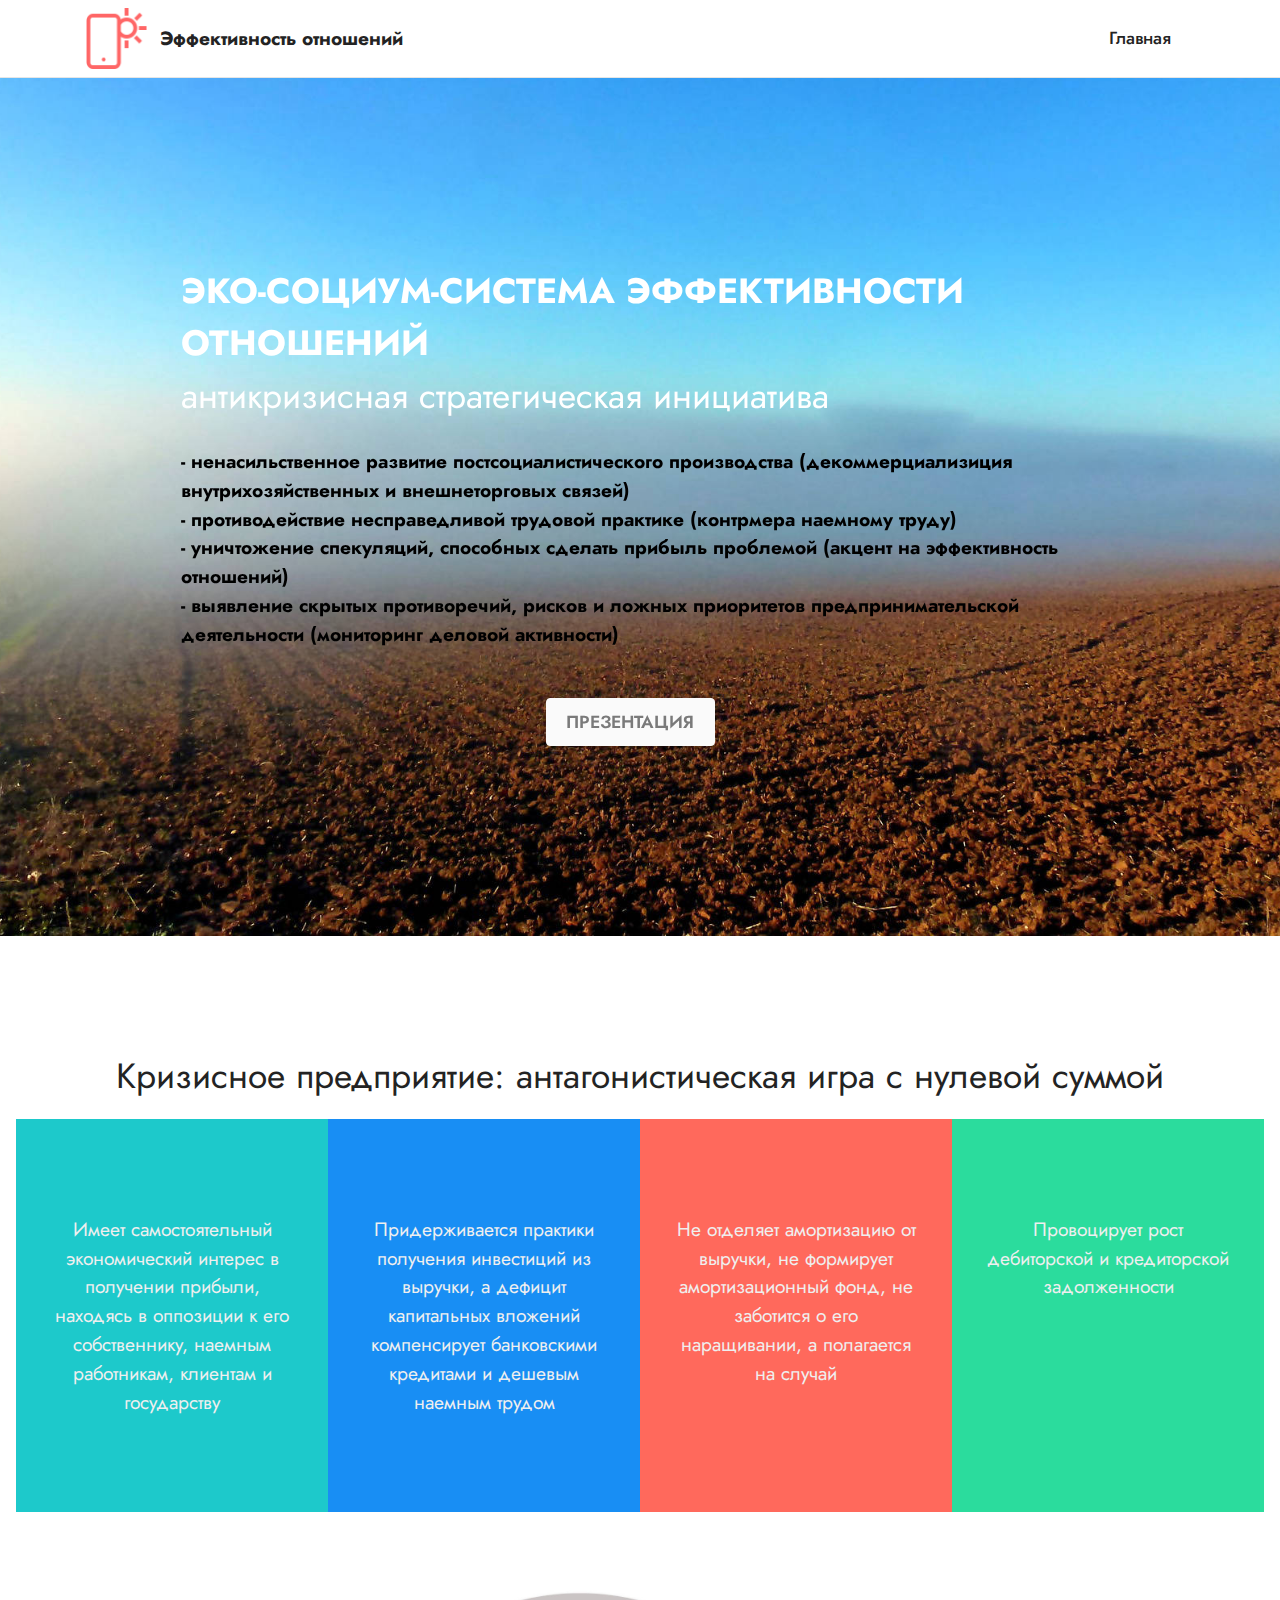
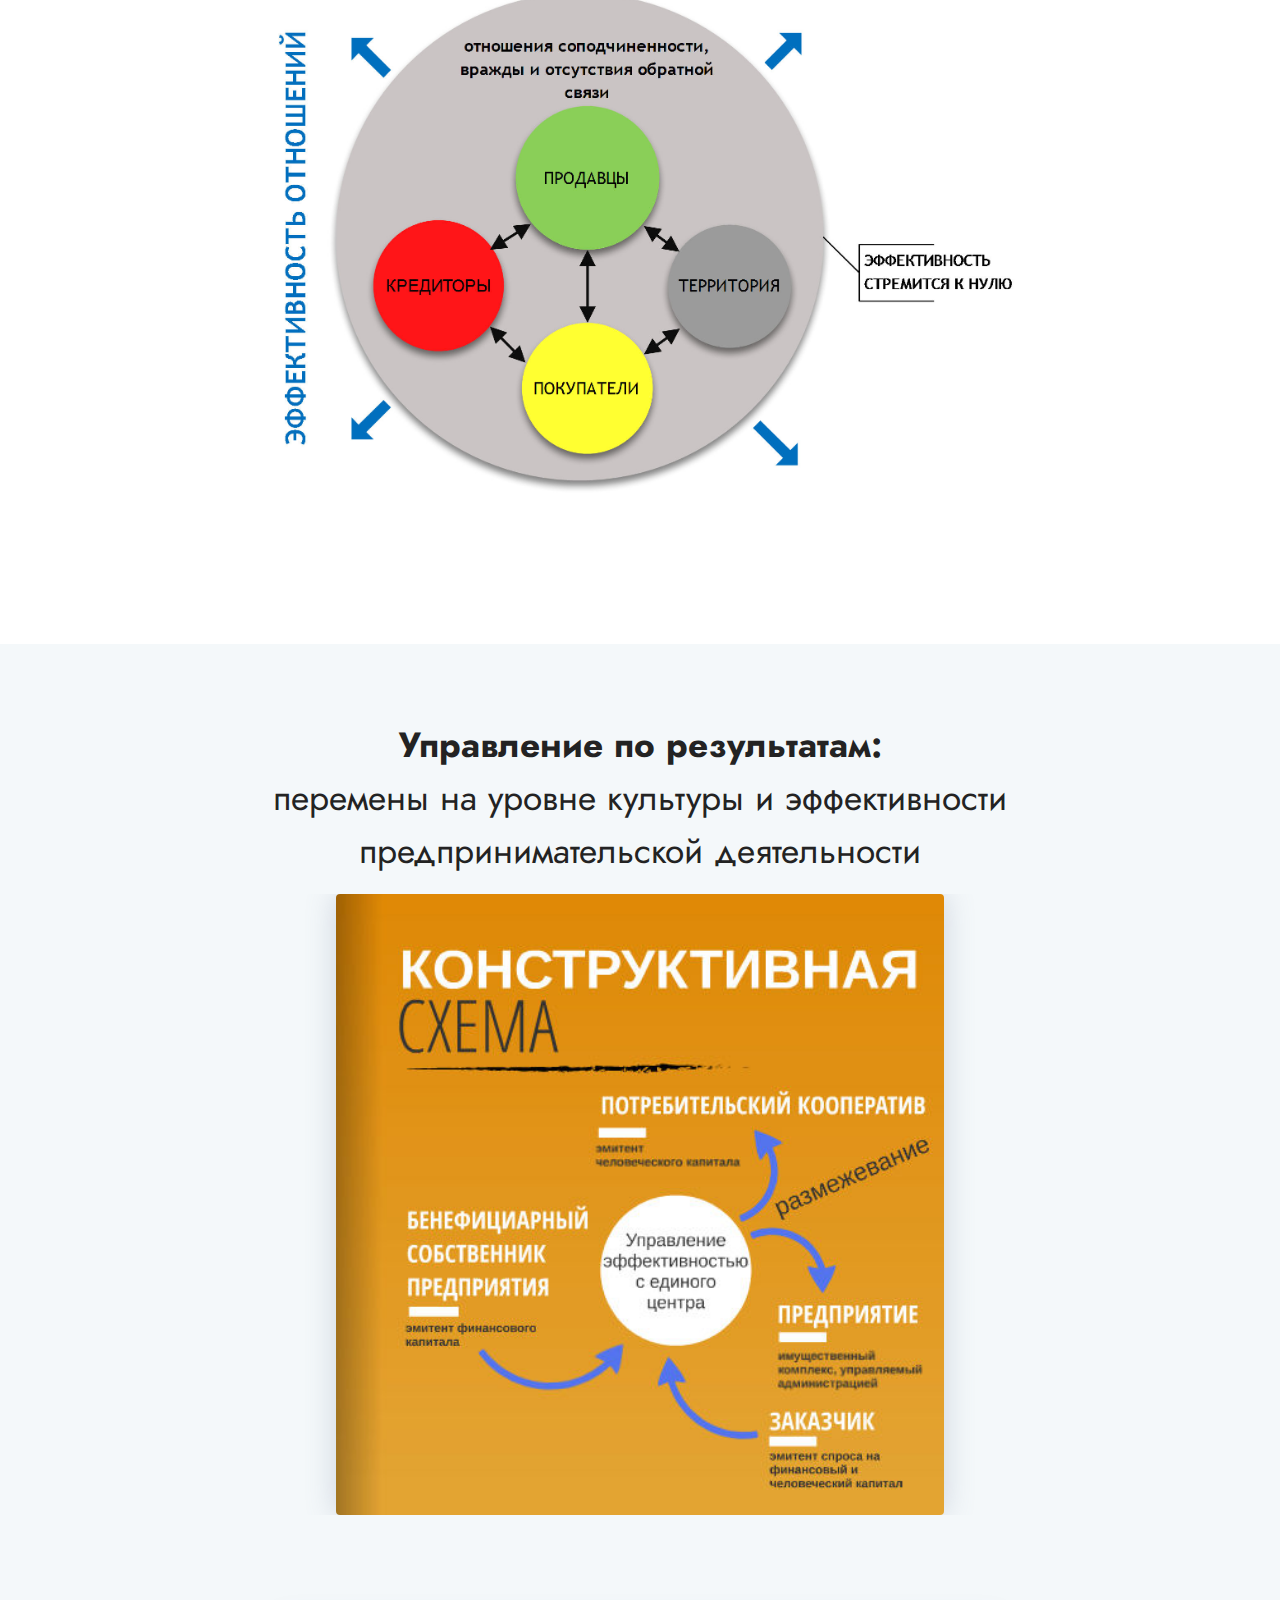
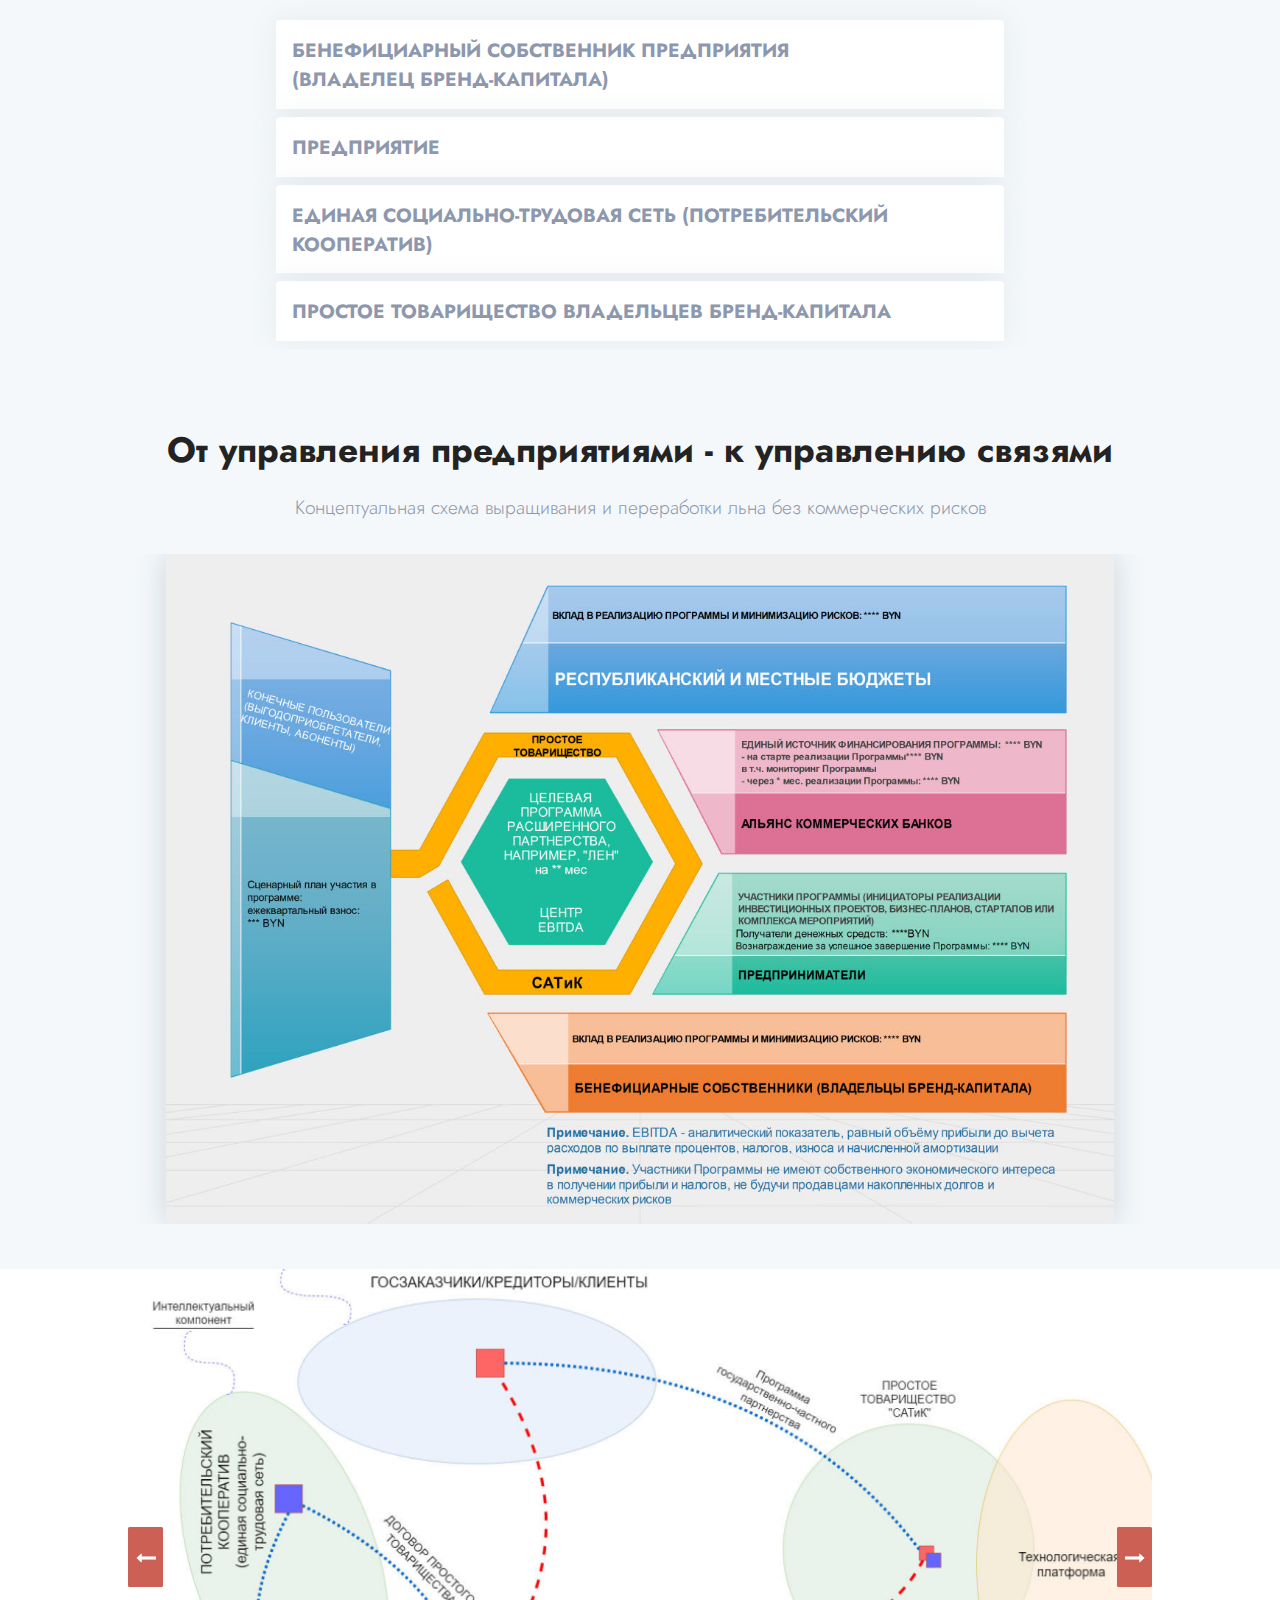
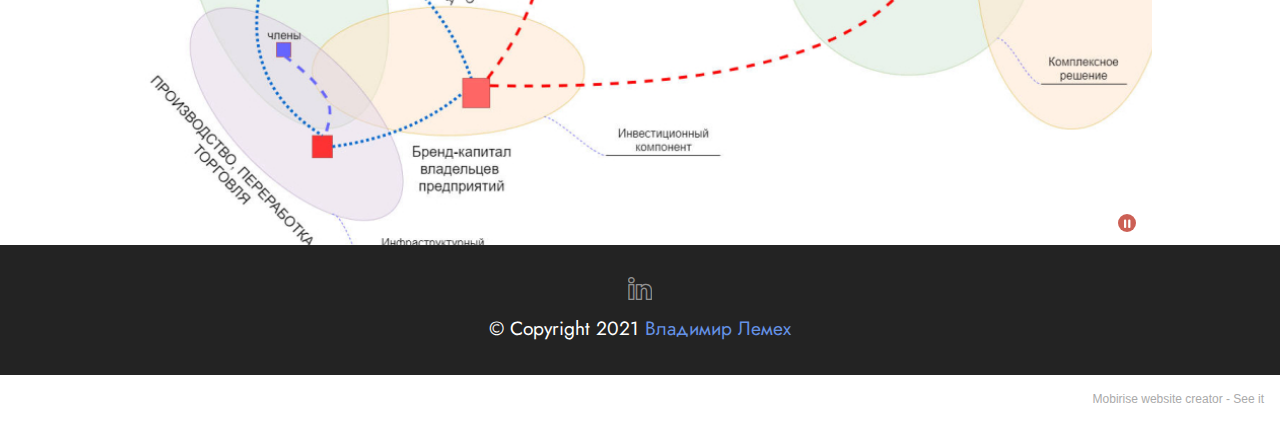
==== commit 901026d8: "create github pages" ====
--- a/index.html
+++ b/index.html
@@ -6,7 +6,7 @@
   <meta http-equiv="X-UA-Compatible" content="IE=edge">
   <meta name="generator" content="Mobirise v5.2.5, mobirise.com">
   <meta name="viewport" content="width=device-width, initial-scale=1, minimum-scale=1">
-  <link rel="shortcut icon" href="assets/images/logo.png" type="image/x-icon">
+  <link rel="shortcut icon" href="assets/images/103035-128x80.png" type="image/x-icon">
   <meta name="description" content="">
   
   
@@ -40,7 +40,7 @@
                         <img src="assets/images/logo.png" alt="Mobirise" style="height: 3.8rem;">
                     </a>
                 </span>
-                <span class="navbar-caption-wrap"><a class="navbar-caption text-black display-7" href="https://mobiri.se">Brand Name</a></span>
+                <span class="navbar-caption-wrap"><a class="navbar-caption text-black display-7" href="https://mobiri.se">Эффективность отношений</a></span>
             </div>
             <button class="navbar-toggler" type="button" data-toggle="collapse" data-target="#navbarSupportedContent" aria-controls="navbarNavAltMarkup" aria-expanded="false" aria-label="Toggle navigation">
                 <div class="hamburger">
@@ -51,9 +51,7 @@
                 </div>
             </button>
             <div class="collapse navbar-collapse" id="navbarSupportedContent">
-                <ul class="navbar-nav nav-dropdown nav-right" data-app-modern-menu="true"><li class="nav-item"><a class="nav-link link text-black display-4" href="https://mobirise.com">Menu Item 1</a></li>
-                    <li class="nav-item"><a class="nav-link link text-black display-4" href="https://mobirise.com">
-                            Menu Item 2</a></li></ul>
+                <ul class="navbar-nav nav-dropdown nav-right" data-app-modern-menu="true"><li class="nav-item"><a class="nav-link link text-black display-4" href="https://mobirise.com">Главная</a></li></ul>
                 
                 
             </div>
@@ -275,46 +273,22 @@
 	</figure>
 </section>
 
-<section class="info2 cid-sr4ACzy9Uy" id="info2-s">
-    
-    
-    <div class="align-center container-fluid">
-        <div class="row justify-content-center">
-            <div class="card col-12 col-lg-6">
-                <div class="wrapper">
-                    <h3 class="mbr-section-title mb-4 mbr-fonts-style display-5"><strong>АНТИЛИЗИНГ</strong></h3>
-                    <p class="mbr-text mb-4 mbr-fonts-style display-4">(1) Разумная деловая инициатива эффективности отношений государства и бизнеса для приобретения дорогостоящего оборудования, его планируемой замены и управляемой эксплуатационной загрузки. (2) Антилизинг для розничной торговли движимым имуществом.</p>
-                    <div class="mbr-section-btn"><a class="btn btn-white display-4" href="https://antieconomy.com/alternativnyj-lizing/">ПРЕЗЕНТАЦИЯ</a></div>
-                </div>
-            </div>
-            <div class="col-12 col-lg-6">
-                <div class="wrapper">
-                    <h3 class="mbr-section-title mbr-fonts-style mb-4 display-5">
-                        <strong>УПРАВЛЯЕМЫЙ ЭКСПОРТ</strong></h3>
-                    <p class="mbr-text mbr-fonts-style mb-4 display-4">Антикризисный сценарный план управления эффективностью внешнеэкономических связей&nbsp;<br></p>
-                    <div class="mbr-section-btn"><a class="btn btn-white display-4" href="https://antieconomy.com/upravlyaemyj-eksport2/">ПРЕЗЕНТАЦИЯ</a></div>
-                </div>
-            </div>
-        </div>
-    </div>
-</section>
-
 <section class="mbr-wowslider-container mbr-section mbr-section__container carousel slide mbr-wowslider-container--boundary mbr-section-nopadding" data-ride="carousel" data-keyboard="false" data-wrap="true" data-interval="false" id="wowslider-13" data-rv-view="206" style="background-color: rgb(255, 255, 255);">
     <div class="mbr-wowslider">
         <div class="ws_images">
             <ul>
                 <li>
                     
-                    <img src="assets/images/05-1024x576.jpg" alt="title 1" title="title 1"> text 1
+                    <img src="assets/images/05-3-1024x576.jpg" alt="title 1" title="title 1"> text 1
                 </li><li>
                     
-                    <img src="assets/images/06-1024x576.jpg" alt="title 2" title="title 2"> text 2
+                    <img src="assets/images/06-2-1024x576.jpg" alt="title 2" title="title 2"> text 2
                 </li><li>
                     
-                    <img src="assets/images/07-1024x576.jpg" alt="title 3" title="title 3"> text 3
+                    <img src="assets/images/07-5-1024x576.jpg" alt="title 3" title="title 3"> text 3
                 </li><li>
                     
-                    <img src="assets/images/08-1610x894.jpg" alt="title 2" title="title 2"> text 2
+                    <img src="assets/images/06-2-1024x576.jpg" alt="title 2" title="title 2"> text 2
                 </li>
             </ul>
         </div>
@@ -333,7 +307,7 @@
         </div>
         <div class="ws_shadow"></div>
         <div class="mbr-wowslider-options">
-            <div class="params" data-anim-type="kenburns" data-theme="boundary" data-autoplay="true" data-paddingtop="0" data-paddingbottom="0" data-fullscreen="true" data-showbullets="false" data-timeout="1" data-duration="0.5" data-height="576" data-width="1024" data-responsive="1" data-showcaptions="false" data-captionseffect="slide" data-hidecontrols="false"></div>
+            <div class="params" data-anim-type="kenburns" data-theme="boundary" data-autoplay="true" data-paddingtop="0" data-paddingbottom="0" data-fullscreen="true" data-showbullets="false" data-timeout="2" data-duration="5" data-height="576" data-width="1024" data-responsive="1" data-showcaptions="false" data-captionseffect="slide" data-hidecontrols="false"></div>
         </div>
 </div></section>
 
@@ -345,15 +319,7 @@
 
     <div class="container">
         <div class="media-container-row align-center mbr-white">
-            <div class="row row-links">
-                <ul class="foot-menu">
-                    
-                    
-                    
-                    
-                    
-                <li class="foot-menu-item mbr-fonts-style display-7"><a href="https://mobirise.com/help/" class="text-success">Help Center</a></li><li class="foot-menu-item mbr-fonts-style display-7"><a href="http://forums.mobirise.com/" class="text-success">Mobirise Forums</a></li><li class="foot-menu-item mbr-fonts-style display-7"><a href="https://mobirise.com/" class="text-success">Mobirise.com</a></li></ul>
-            </div>
+            
             <div class="row social-row">
                 <div class="social-list align-right pb-2">
                     
@@ -363,18 +329,18 @@
                     
                     
                 <div class="soc-item">
-                        <a href="https://twitter.com/mobirise" target="_blank">
+                        <a href="https://www.linkedin.com/in/lemekh/" target="_blank">
                             <span class="mbr-iconfont mbr-iconfont-social sli-social-linkedin"></span>
                         </a>
                     </div></div>
             </div>
             <div class="row row-copirayt">
                 <p class="mbr-text mb-0 mbr-fonts-style mbr-white align-center display-7">
-                    © Copyright 2021 Владимир Лемех</p>
+                    © Copyright 2021 <a href="https://antieconomy.com" class="text-primary">Владимир Лемех</a></p>
             </div>
         </div>
     </div>
-</section><section style="background-color: #fff; font-family: -apple-system, BlinkMacSystemFont, 'Segoe UI', 'Roboto', 'Helvetica Neue', Arial, sans-serif; color:#aaa; font-size:12px; padding: 0; align-items: center; display: flex;"><a href="https://mobirise.site/x" style="flex: 1 1; height: 3rem; padding-left: 1rem;"></a><p style="flex: 0 0 auto; margin:0; padding-right:1rem;">Web page <a href="https://mobirise.site/f" style="color:#aaa;">was started</a> with Mobirise</p></section><script src="assets/web/assets/jquery/jquery.min.js"></script>  <script src="assets/popper/popper.min.js"></script>  <script src="assets/tether/tether.min.js"></script>  <script src="assets/bootstrap/js/bootstrap.min.js"></script>  <script src="assets/smoothscroll/smooth-scroll.js"></script>  <script src="assets/parallax/jarallax.min.js"></script>  <script src="assets/dropdown/js/nav-dropdown.js"></script>  <script src="assets/dropdown/js/navbar-dropdown.js"></script>  <script src="assets/touchswipe/jquery.touch-swipe.min.js"></script>  <script src="assets/wowslider-plugin/wowslider.js"></script>  <script src="assets/theme/js/script.js"></script>  <script src="assets/wowslider-init/script.js"></script>  
+</section><section style="background-color: #fff; font-family: -apple-system, BlinkMacSystemFont, 'Segoe UI', 'Roboto', 'Helvetica Neue', Arial, sans-serif; color:#aaa; font-size:12px; padding: 0; align-items: center; display: flex;"><a href="https://mobirise.site/w" style="flex: 1 1; height: 3rem; padding-left: 1rem;"></a><p style="flex: 0 0 auto; margin:0; padding-right:1rem;">Mobirise website creator - <a href="https://mobirise.site/o" style="color:#aaa;">See it</a></p></section><script src="assets/web/assets/jquery/jquery.min.js"></script>  <script src="assets/popper/popper.min.js"></script>  <script src="assets/tether/tether.min.js"></script>  <script src="assets/bootstrap/js/bootstrap.min.js"></script>  <script src="assets/smoothscroll/smooth-scroll.js"></script>  <script src="assets/parallax/jarallax.min.js"></script>  <script src="assets/dropdown/js/nav-dropdown.js"></script>  <script src="assets/dropdown/js/navbar-dropdown.js"></script>  <script src="assets/touchswipe/jquery.touch-swipe.min.js"></script>  <script src="assets/wowslider-plugin/wowslider.js"></script>  <script src="assets/theme/js/script.js"></script>  <script src="assets/wowslider-init/script.js"></script>  
   
   
 <script async src="assets/wowslider-effect/kenburns/script.js"></script>
--- a/assets/mobirise/css/mbr-additional.css
+++ b/assets/mobirise/css/mbr-additional.css
@@ -1244,36 +1244,6 @@
 .cid-sr4ynzraGt .image-block .img-caption p {
   margin-bottom: 0;
 }
-.cid-sr4ACzy9Uy {
-  padding-top: 6rem;
-  padding-bottom: 6rem;
-  background-color: #40b0bf;
-}
-.cid-sr4ACzy9Uy .card {
-  border-radius: 0;
-}
-@media (min-width: 992px) {
-  .cid-sr4ACzy9Uy .card {
-    border-right: 1px solid white;
-  }
-}
-@media (max-width: 991px) {
-  .cid-sr4ACzy9Uy .card {
-    border-right: 0px;
-    border-bottom: 1px solid white;
-  }
-}
-.cid-sr4ACzy9Uy .wrapper {
-  padding: 30px 0;
-}
-.cid-sr4ACzy9Uy .mbr-section-title {
-  color: #fafafa;
-}
-.cid-sr4ACzy9Uy .mbr-text,
-.cid-sr4ACzy9Uy .mbr-section-btn {
-  color: #ffffff;
-  text-align: left;
-}
 .cid-s48P1Icc8J {
   padding-top: 2rem;
   padding-bottom: 2rem;
--- a/assets/mobirise/css/mbr-additional.css
+++ b/assets/mobirise/css/mbr-additional.css
@@ -1244,36 +1244,6 @@
 .cid-sr4ynzraGt .image-block .img-caption p {
   margin-bottom: 0;
 }
-.cid-sr4ACzy9Uy {
-  padding-top: 6rem;
-  padding-bottom: 6rem;
-  background-color: #40b0bf;
-}
-.cid-sr4ACzy9Uy .card {
-  border-radius: 0;
-}
-@media (min-width: 992px) {
-  .cid-sr4ACzy9Uy .card {
-    border-right: 1px solid white;
-  }
-}
-@media (max-width: 991px) {
-  .cid-sr4ACzy9Uy .card {
-    border-right: 0px;
-    border-bottom: 1px solid white;
-  }
-}
-.cid-sr4ACzy9Uy .wrapper {
-  padding: 30px 0;
-}
-.cid-sr4ACzy9Uy .mbr-section-title {
-  color: #fafafa;
-}
-.cid-sr4ACzy9Uy .mbr-text,
-.cid-sr4ACzy9Uy .mbr-section-btn {
-  color: #ffffff;
-  text-align: left;
-}
 .cid-s48P1Icc8J {
   padding-top: 2rem;
   padding-bottom: 2rem;
